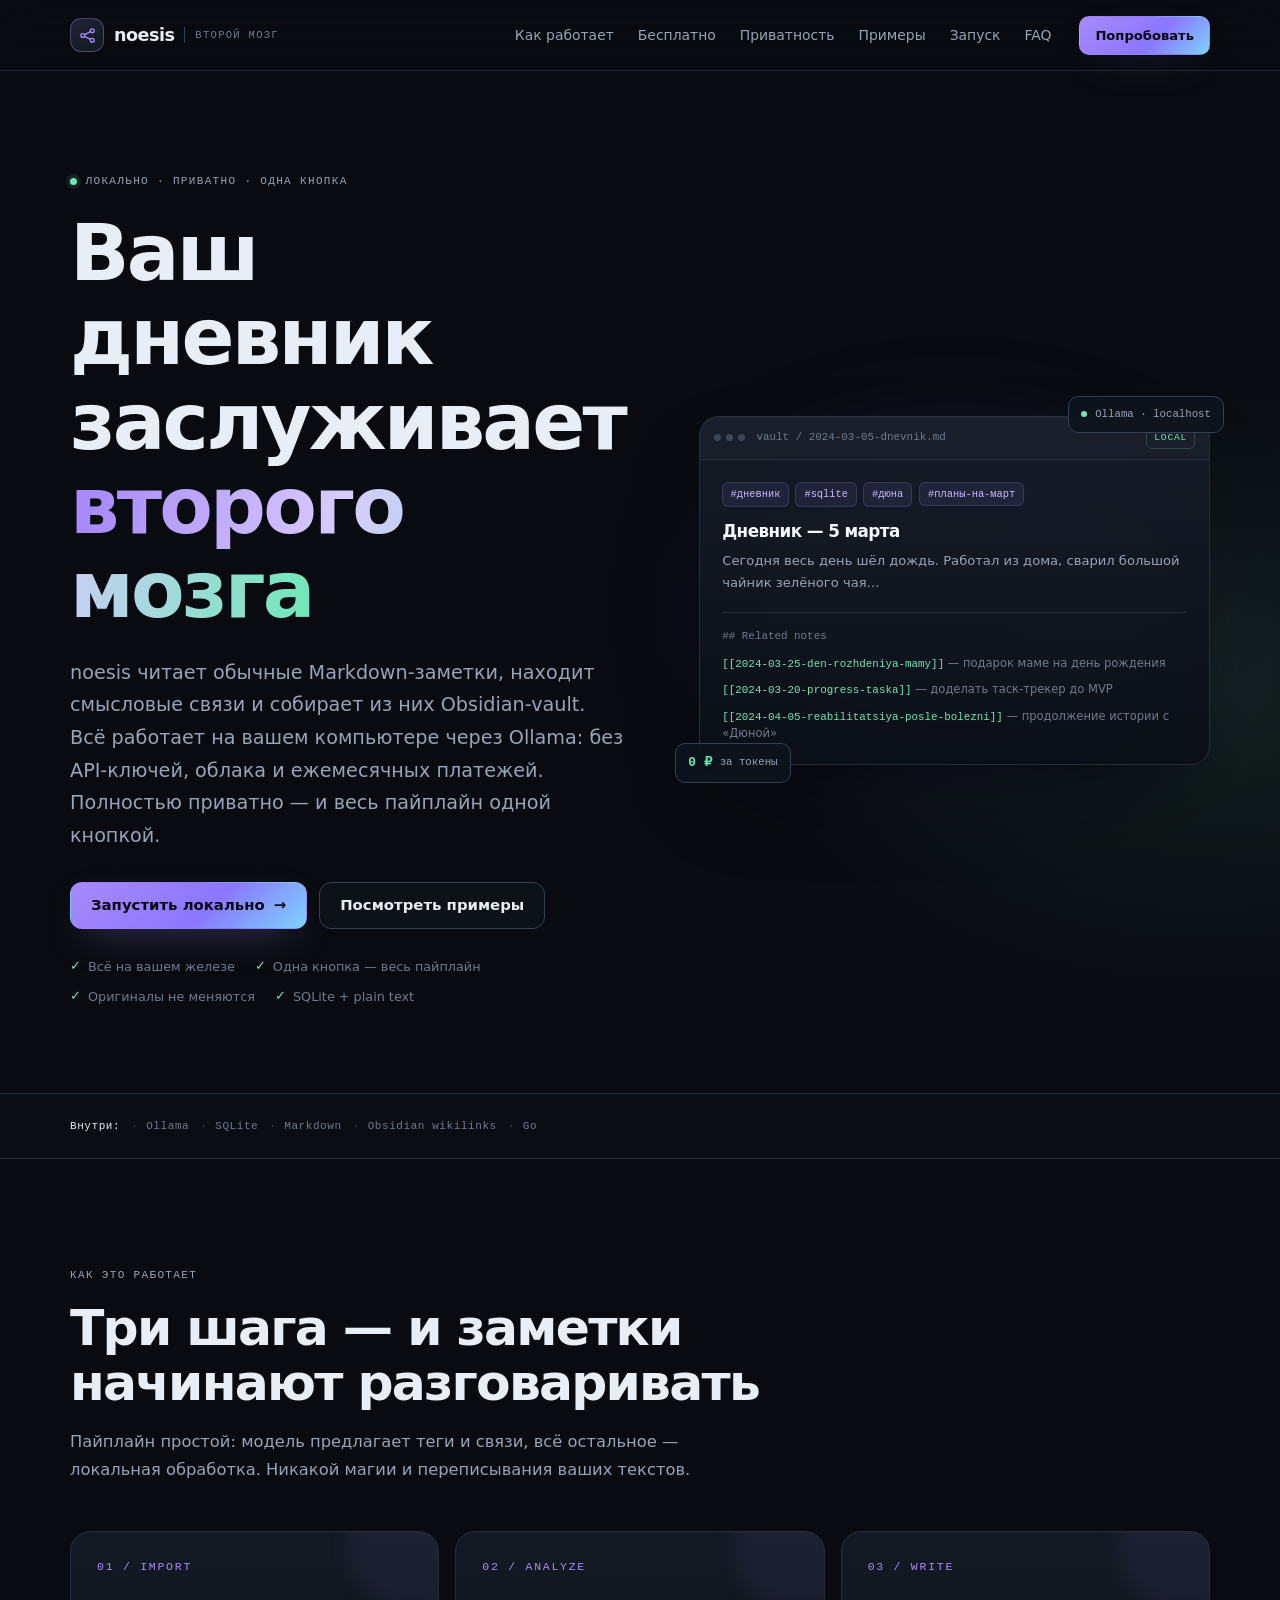
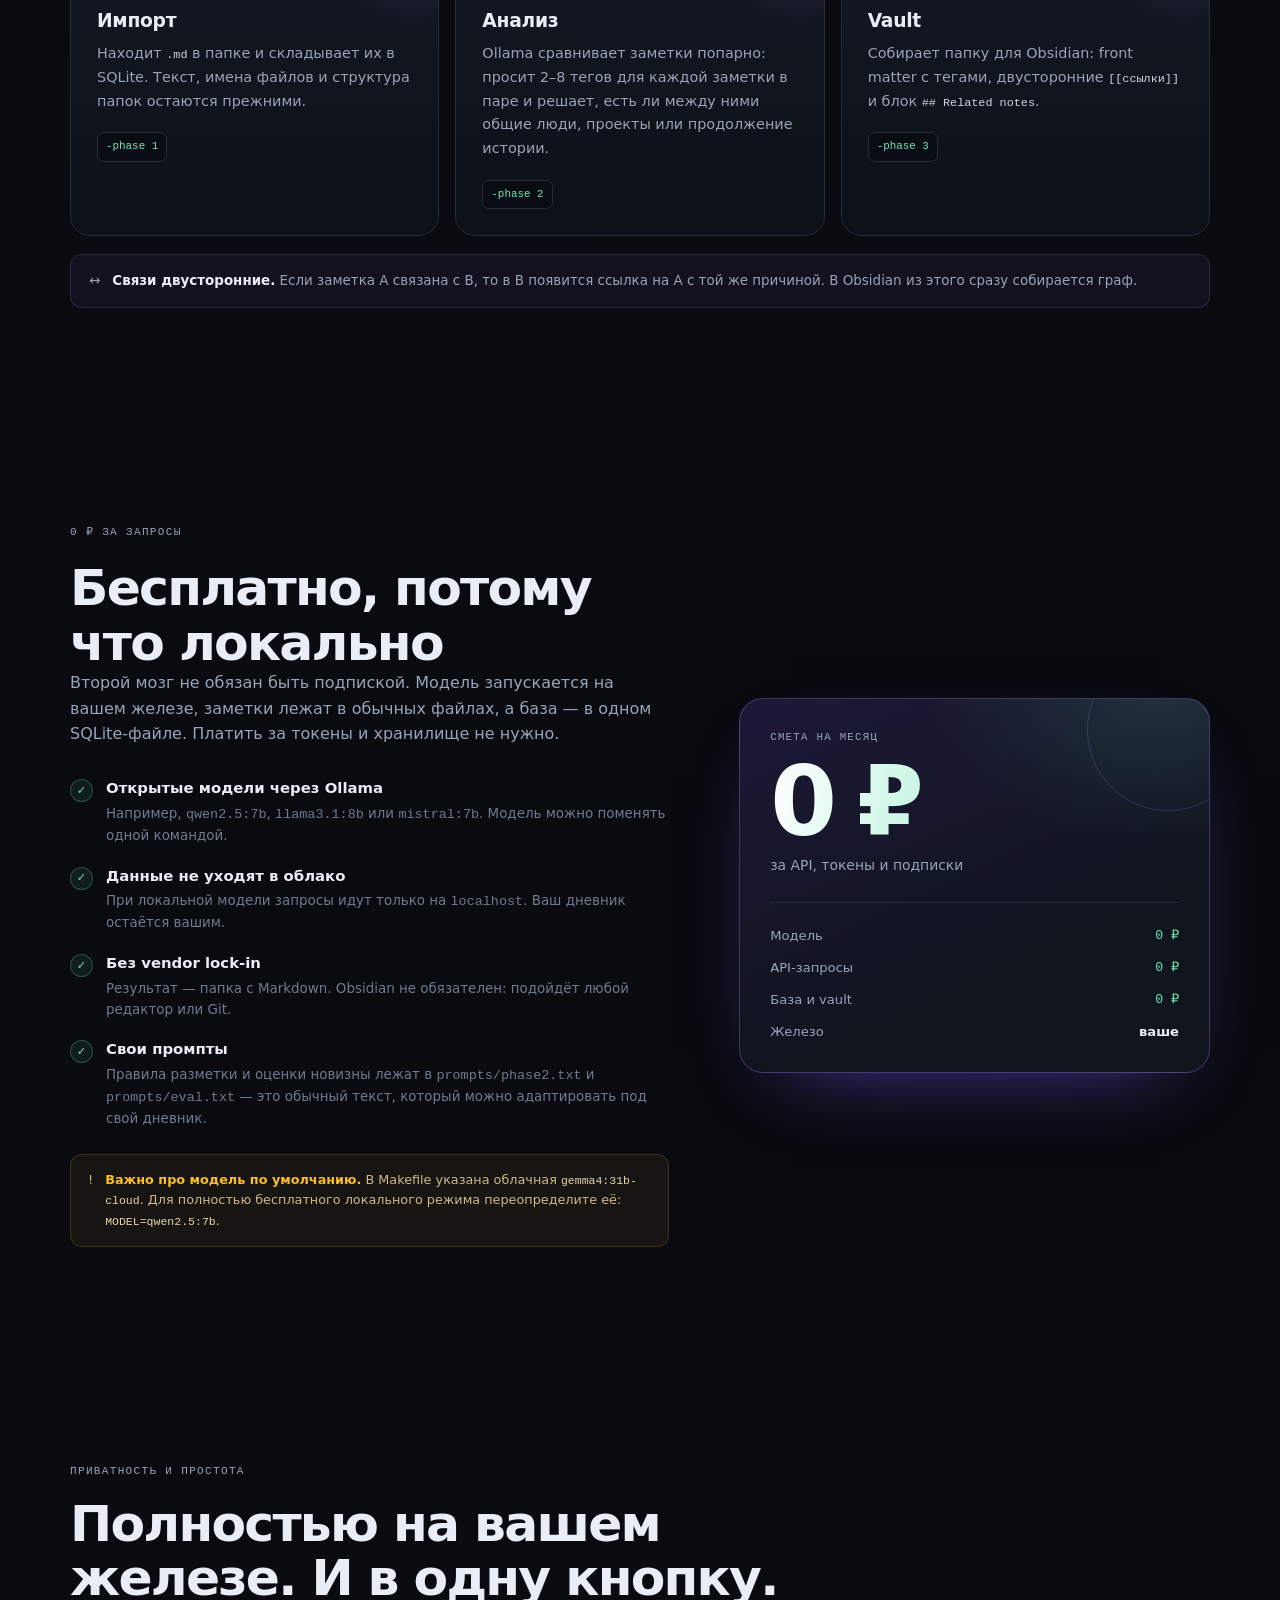
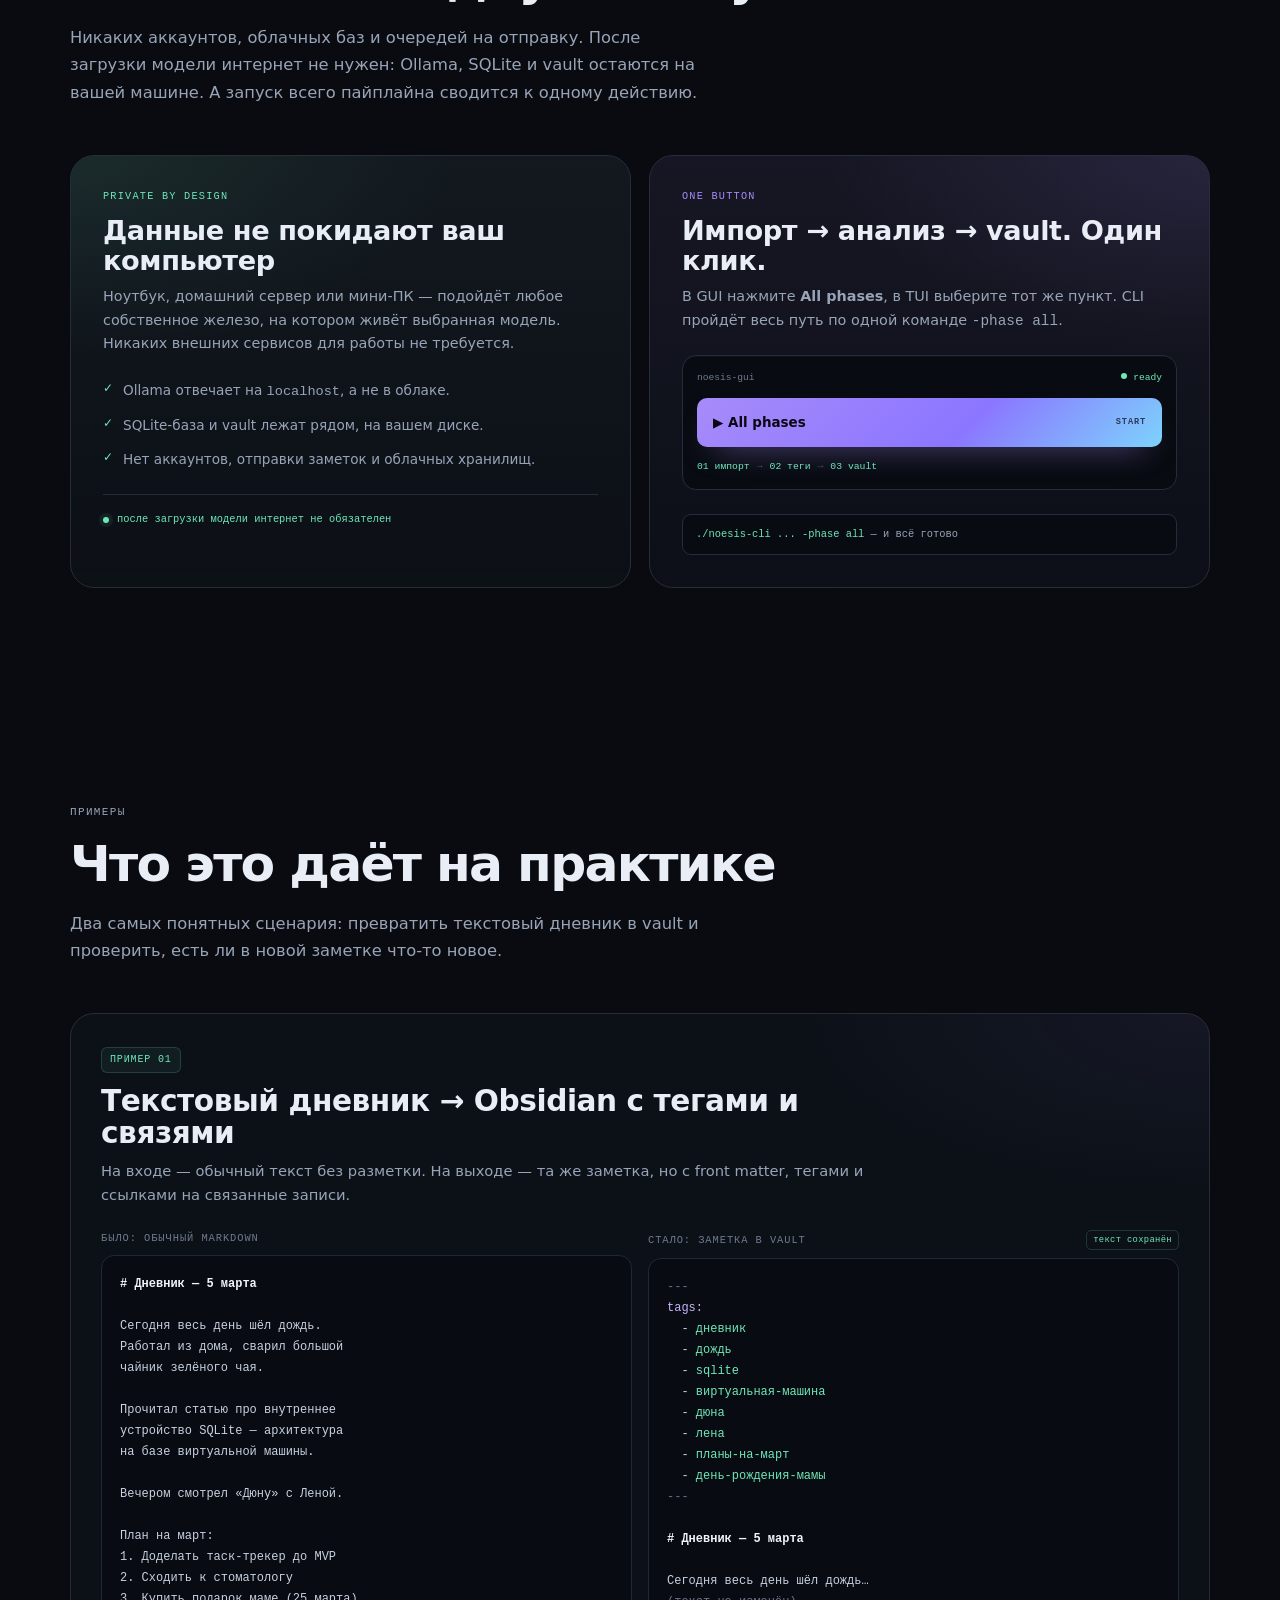
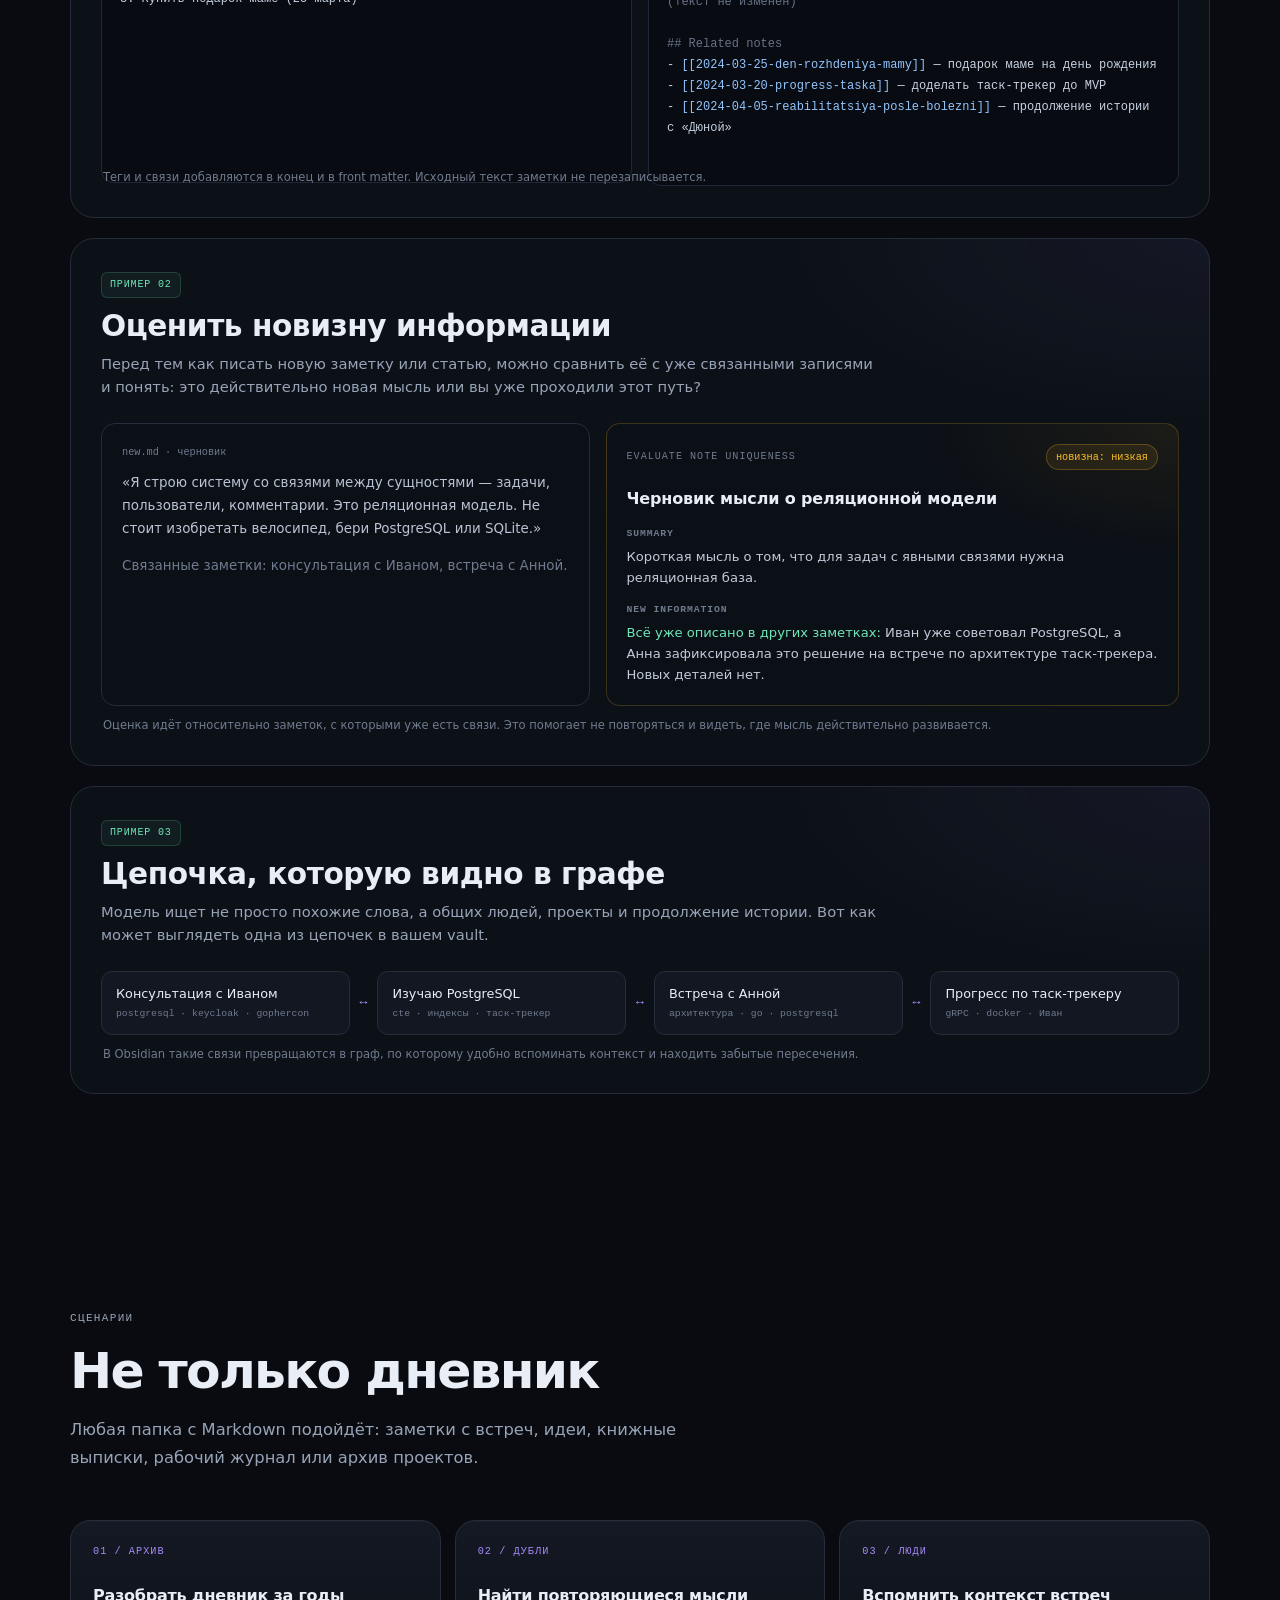
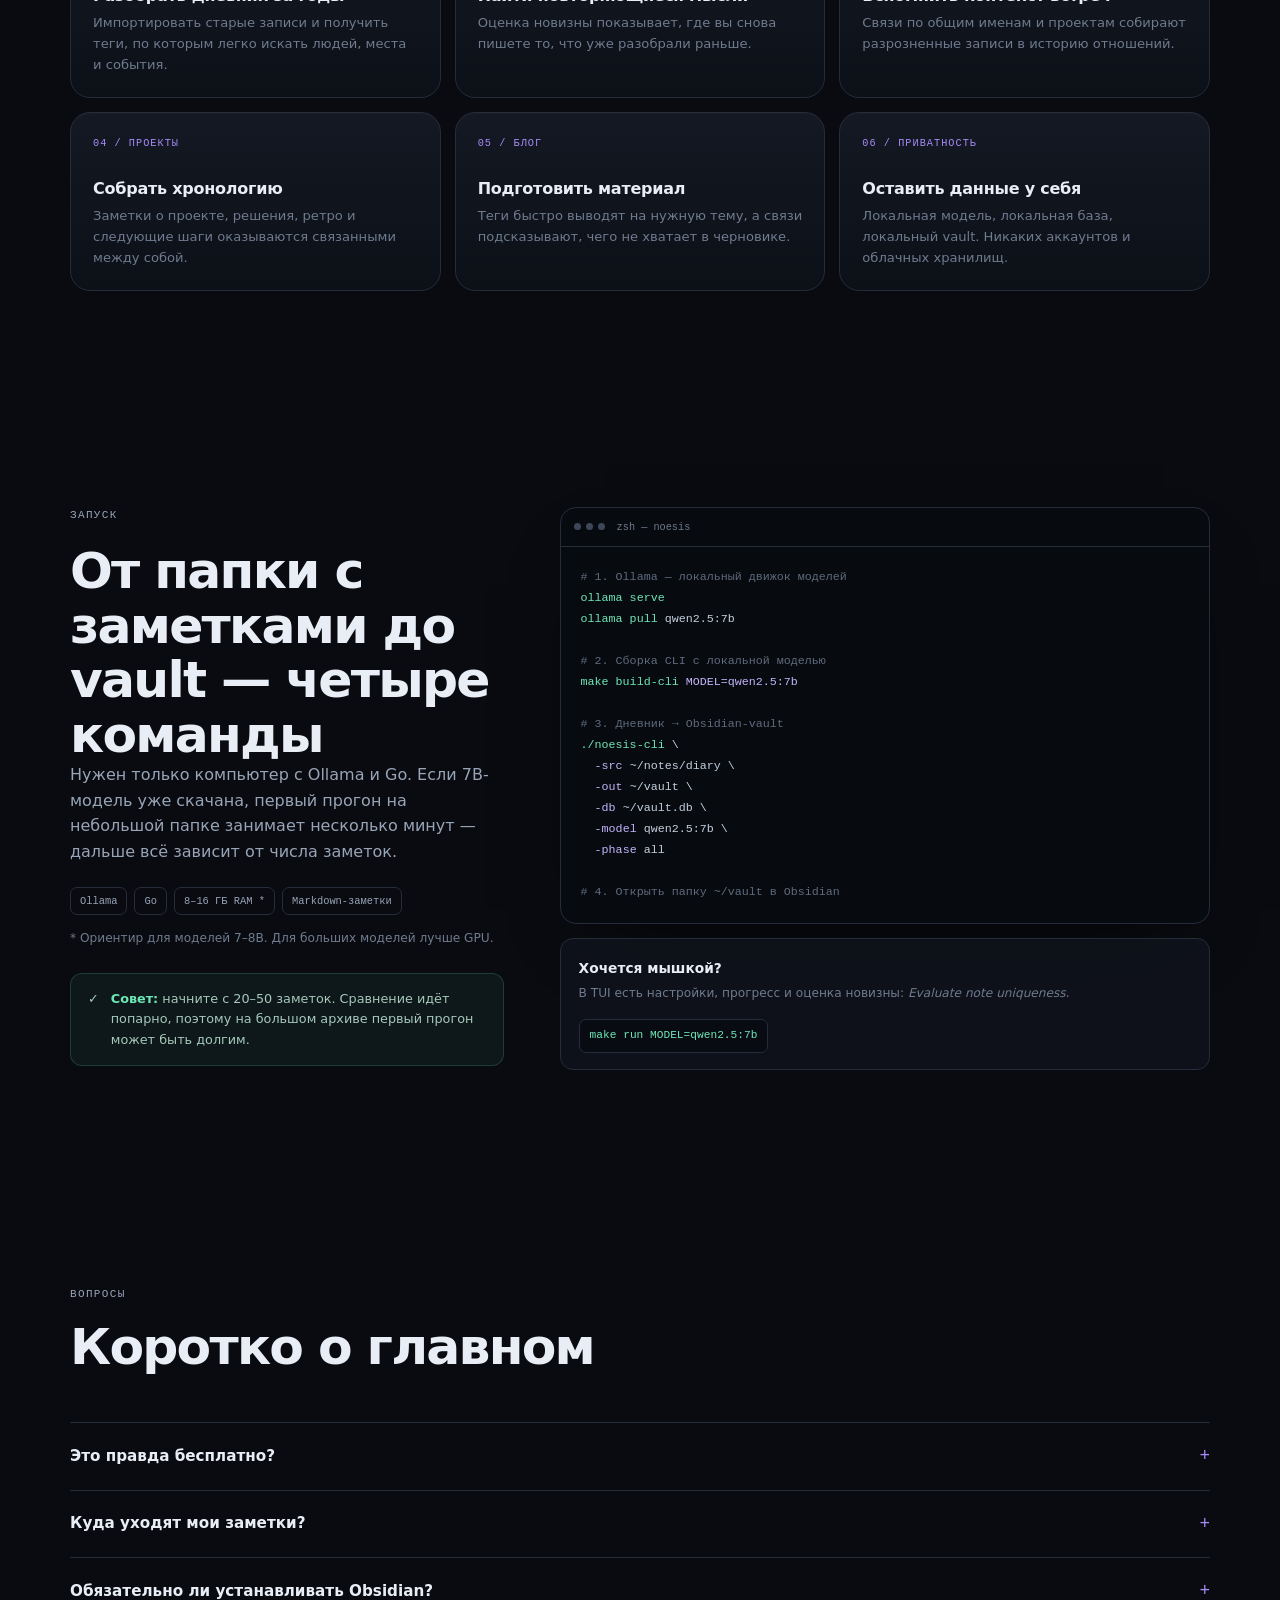
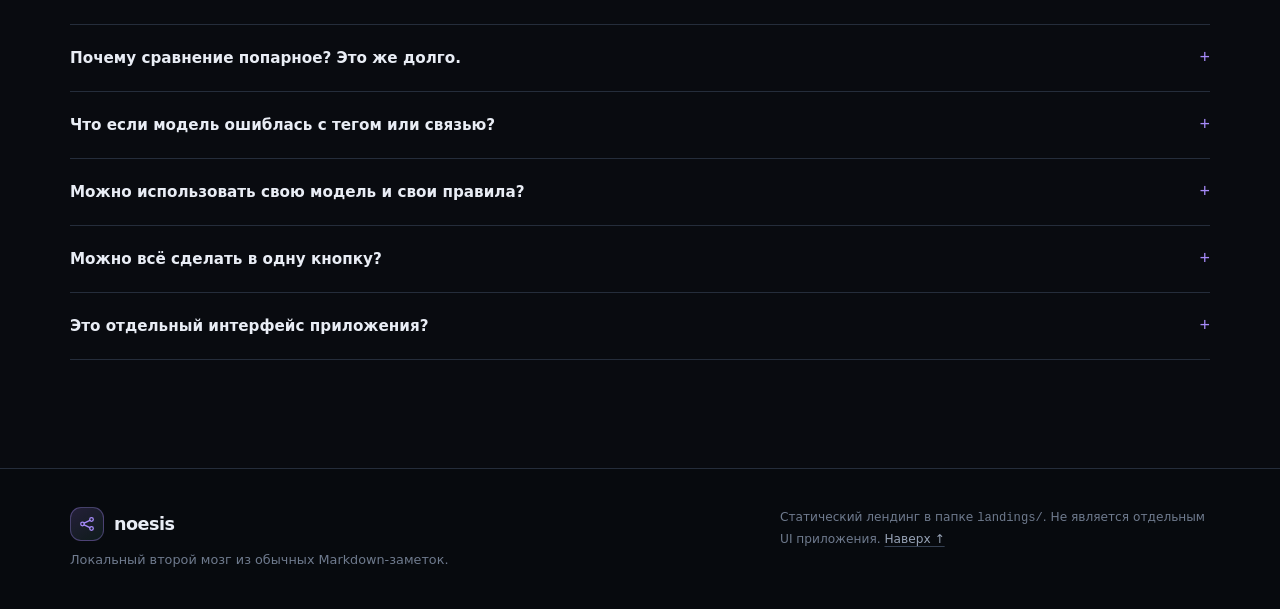
==== landings/index.html @ 2e96a51a "added gui, added landing" ====
<!doctype html>
<html lang="ru">
<head>
  <meta charset="utf-8">
  <meta name="viewport" content="width=device-width, initial-scale=1">
  <title>noesis — локальный второй мозг из Markdown-заметок</title>
  <meta name="description" content="noesis превращает папку с Markdown-дневником в Obsidian-vault: теги, двусторонние ссылки и оценка новизны. Бесплатно, приватно и локально через Ollama — весь пайплайн одной кнопкой.">
  <style>
    :root {
      --bg: #090b10;
      --bg-soft: #0d1118;
      --surface: #11161f;
      --surface-2: #151b26;
      --line: #252d3b;
      --line-bright: #354052;
      --text: #e9edf5;
      --muted: #98a4b7;
      --dim: #6f7b8e;
      --violet: #a78bfa;
      --violet-strong: #7c5cff;
      --mint: #6ee7b7;
      --amber: #fbbf24;
      --red: #fb7185;
      --radius: 20px;
      --max: 1140px;
      --mono: ui-monospace, SFMono-Regular, Menlo, Monaco, Consolas, "Liberation Mono", monospace;
      --sans: Inter, ui-sans-serif, system-ui, -apple-system, BlinkMacSystemFont, "Segoe UI", Roboto, "Helvetica Neue", Arial, sans-serif;
    }

    * { box-sizing: border-box; }

    html {
      scroll-behavior: smooth;
      scroll-padding-top: 92px;
    }

    body {
      margin: 0;
      color: var(--text);
      font-family: var(--sans);
      line-height: 1.6;
      background:
        radial-gradient(900px 560px at 12% -8%, rgba(124, 92, 255, .22), transparent 62%),
        radial-gradient(760px 520px at 94% 8%, rgba(110, 231, 183, .10), transparent 60%),
        var(--bg);
      -webkit-font-smoothing: antialiased;
    }

    body::before {
      content: "";
      position: fixed;
      inset: 0;
      pointer-events: none;
      z-index: -1;
      opacity: .3;
      background-image:
        linear-gradient(rgba(255, 255, 255, .025) 1px, transparent 1px),
        linear-gradient(90deg, rgba(255, 255, 255, .025) 1px, transparent 1px);
      background-size: 56px 56px;
      -webkit-mask-image: linear-gradient(to bottom, black, transparent 70%);
      mask-image: linear-gradient(to bottom, black, transparent 70%);
    }

    ::selection { background: rgba(167, 139, 250, .32); }

    a { color: inherit; text-decoration: none; }
    p { margin: 0 0 1em; }
    h1, h2, h3 { margin: 0; line-height: 1.08; letter-spacing: -.035em; }
    h1 { font-size: clamp(2.65rem, 6.1vw, 4.9rem); font-weight: 720; }
    h2 { font-size: clamp(2rem, 4.2vw, 3.15rem); font-weight: 680; }
    h3 { font-size: 1.17rem; font-weight: 650; letter-spacing: -.015em; }
    code, pre { font-family: var(--mono); }

    .wrap {
      width: min(var(--max), calc(100% - 40px));
      margin-inline: auto;
    }

    .skip {
      position: absolute;
      left: 16px;
      top: -80px;
      z-index: 100;
      padding: 10px 14px;
      border-radius: 10px;
      background: var(--text);
      color: var(--bg);
      font-weight: 700;
    }
    .skip:focus { top: 16px; }

    :focus-visible {
      outline: 2px solid var(--violet);
      outline-offset: 3px;
    }

    /* ── header ───────────────────────────────────────────── */

    .site-header {
      position: sticky;
      top: 0;
      z-index: 50;
      border-bottom: 1px solid rgba(37, 45, 59, .75);
      background: rgba(9, 11, 16, .82);
      backdrop-filter: blur(18px);
      -webkit-backdrop-filter: blur(18px);
    }

    .header-inner {
      display: flex;
      align-items: center;
      gap: 28px;
      min-height: 70px;
    }

    .brand {
      display: inline-flex;
      align-items: center;
      gap: 10px;
      min-width: max-content;
    }

    .brand-mark {
      display: grid;
      place-items: center;
      width: 34px;
      height: 34px;
      border: 1px solid rgba(167, 139, 250, .34);
      border-radius: 11px;
      background: linear-gradient(145deg, rgba(167, 139, 250, .18), rgba(110, 231, 183, .08));
      color: var(--violet);
    }

    .brand-name {
      font-size: 1.1rem;
      font-weight: 750;
      letter-spacing: -.03em;
    }

    .brand-sub {
      padding-left: 10px;
      border-left: 1px solid var(--line-bright);
      color: var(--dim);
      font-family: var(--mono);
      font-size: .66rem;
      letter-spacing: .12em;
      text-transform: uppercase;
    }

    .nav {
      display: none;
      align-items: center;
      gap: 24px;
      margin-left: auto;
      color: var(--muted);
      font-size: .87rem;
    }

    .nav a { transition: color .18s ease; }
    .nav a:hover { color: var(--text); }

    @media (max-width: 1080px) and (min-width: 900px) {
      .nav { gap: 15px; font-size: .8rem; }
    }

    .header-cta { margin-left: auto; }

    @media (min-width: 900px) {
      .nav { display: flex; }
      .header-cta { margin-left: 0; }
    }

    /* ── buttons ─────────────────────────────────────────── */

    .btn {
      display: inline-flex;
      align-items: center;
      justify-content: center;
      gap: 9px;
      min-height: 47px;
      padding: 0 20px;
      border: 1px solid transparent;
      border-radius: 12px;
      background: linear-gradient(135deg, var(--violet), #8b76ff 58%, #7dd3fc);
      color: #0b0713;
      box-shadow: 0 14px 40px -18px rgba(167, 139, 250, .75);
      font-size: .93rem;
      font-weight: 750;
      transition: transform .18s ease, box-shadow .18s ease, background .18s ease;
    }

    .btn:hover {
      transform: translateY(-2px);
      box-shadow: 0 20px 46px -18px rgba(167, 139, 250, .9);
    }

    .btn-ghost {
      border-color: var(--line-bright);
      background: rgba(17, 22, 31, .7);
      box-shadow: none;
      color: var(--text);
    }

    .btn-ghost:hover {
      border-color: #4a586d;
      background: var(--surface-2);
    }

    .btn-small {
      min-height: 39px;
      padding: 0 15px;
      border-radius: 10px;
      font-size: .82rem;
    }

    /* ── hero ────────────────────────────────────────────── */

    .hero {
      display: grid;
      grid-template-columns: minmax(0, 1.04fr) minmax(0, .96fr);
      gap: clamp(34px, 6vw, 76px);
      align-items: center;
      padding-block: clamp(58px, 8vw, 104px) clamp(48px, 7vw, 86px);
    }

    .eyebrow {
      display: flex;
      align-items: center;
      gap: 9px;
      margin-bottom: 20px;
      color: var(--muted);
      font-family: var(--mono);
      font-size: .69rem;
      letter-spacing: .12em;
      text-transform: uppercase;
    }

    .pulse {
      width: 7px;
      height: 7px;
      border-radius: 50%;
      background: var(--mint);
      box-shadow: 0 0 0 4px rgba(110, 231, 183, .1);
    }

    .hero h1 em {
      font-style: normal;
      background: linear-gradient(100deg, var(--violet) 5%, #d8ccff 48%, var(--mint));
      -webkit-background-clip: text;
      background-clip: text;
      color: transparent;
    }

    .lead {
      max-width: 610px;
      margin-top: 24px;
      color: var(--muted);
      font-size: clamp(1.03rem, 1.7vw, 1.2rem);
      line-height: 1.7;
    }

    .hero-actions {
      display: flex;
      flex-wrap: wrap;
      gap: 12px;
      margin-top: 30px;
    }

    .hero-points {
      display: flex;
      flex-wrap: wrap;
      gap: 9px 20px;
      margin: 28px 0 0;
      padding: 0;
      color: var(--dim);
      font-size: .8rem;
      list-style: none;
    }

    .hero-points li { display: flex; align-items: center; gap: 7px; }
    .hero-points li::before { content: "✓"; color: var(--mint); font-family: var(--mono); }

    .hero-visual { position: relative; }

    .hero-visual::before {
      content: "";
      position: absolute;
      inset: 14% 6% 4%;
      border-radius: 50%;
      background: rgba(124, 92, 255, .2);
      filter: blur(64px);
      z-index: -1;
    }

    .window {
      overflow: hidden;
      border: 1px solid var(--line);
      border-radius: 19px;
      background: linear-gradient(180deg, rgba(23, 29, 41, .94), rgba(11, 15, 22, .96));
      box-shadow: 0 40px 100px -42px rgba(0, 0, 0, .95), inset 0 1px 0 rgba(255, 255, 255, .04);
    }

    .window-bar {
      display: flex;
      align-items: center;
      gap: 12px;
      min-height: 43px;
      padding: 0 14px;
      border-bottom: 1px solid var(--line);
      background: rgba(255, 255, 255, .018);
    }

    .dots { display: flex; gap: 5px; }
    .dots i {
      display: block;
      width: 7px;
      height: 7px;
      border-radius: 50%;
      background: #3d4759;
    }

    .window-path {
      overflow: hidden;
      color: var(--dim);
      font-family: var(--mono);
      font-size: .68rem;
      text-overflow: ellipsis;
      white-space: nowrap;
    }

    .badge-local {
      margin-left: auto;
      padding: 3px 7px;
      border: 1px solid rgba(110, 231, 183, .2);
      border-radius: 6px;
      color: var(--mint);
      font-family: var(--mono);
      font-size: .6rem;
      letter-spacing: .08em;
      text-transform: uppercase;
    }

    .window-body { padding: 22px; }

    .preview-tags {
      display: flex;
      flex-wrap: wrap;
      gap: 6px;
      margin-bottom: 16px;
    }

    .preview-tags span,
    .tag {
      padding: 3px 8px;
      border: 1px solid rgba(167, 139, 250, .18);
      border-radius: 6px;
      background: rgba(167, 139, 250, .09);
      color: #c9baff;
      font-family: var(--mono);
      font-size: .65rem;
    }

    .preview-title { margin-bottom: 10px; color: #f4f7fc; font-size: 1.05rem; }
    .preview-text { margin: 0; color: var(--muted); font-size: .82rem; line-height: 1.65; }

    .preview-rule { height: 1px; margin: 18px 0 15px; background: var(--line); }

    .preview-label {
      margin-bottom: 10px;
      color: var(--dim);
      font-family: var(--mono);
      font-size: .68rem;
    }

    .preview-links {
      display: grid;
      gap: 9px;
      margin: 0;
      padding: 0;
      list-style: none;
      color: var(--dim);
      font-size: .72rem;
      line-height: 1.5;
    }

    .preview-links span {
      color: var(--mint);
      font-family: var(--mono);
      font-size: .68rem;
      overflow-wrap: anywhere;
    }

    .float-badge {
      position: absolute;
      z-index: 2;
      display: none;
      align-items: center;
      gap: 8px;
      padding: 9px 12px;
      border: 1px solid var(--line-bright);
      border-radius: 10px;
      background: rgba(15, 20, 29, .92);
      box-shadow: 0 16px 36px -20px #000;
      color: var(--muted);
      font-family: var(--mono);
      font-size: .67rem;
      backdrop-filter: blur(10px);
    }

    .float-badge strong { color: var(--mint); font-size: .8rem; }
    .float-badge-top { top: -20px; right: -14px; }
    .float-badge-bottom { bottom: -18px; left: -24px; }
    .dot-green { width: 6px; height: 6px; border-radius: 50%; background: var(--mint); }

    @media (min-width: 900px) { .float-badge { display: inline-flex; } }

    /* ── strip ───────────────────────────────────────────── */

    .strip { border-block: 1px solid var(--line); background: rgba(13, 17, 24, .55); }

    .strip-inner {
      display: flex;
      flex-wrap: wrap;
      align-items: center;
      gap: 10px 26px;
      min-height: 64px;
      color: var(--dim);
      font-family: var(--mono);
      font-size: .69rem;
      letter-spacing: .05em;
    }

    .strip-inner span:first-child { color: var(--text); }
    .strip-inner span + span { position: relative; }
    .strip-inner span + span::before {
      content: "·";
      position: absolute;
      left: -15px;
      color: #3d4759;
    }

    /* ── shared section ──────────────────────────────────── */

    .section { padding-block: clamp(66px, 8.5vw, 108px); }

    .section-head {
      max-width: 790px;
      margin-bottom: clamp(30px, 5vw, 48px);
    }

    .section-head .eyebrow { margin-bottom: 16px; }
    .section-sub {
      max-width: 650px;
      margin-top: 18px;
      color: var(--muted);
      font-size: 1.02rem;
      line-height: 1.7;
    }

    .card {
      border: 1px solid var(--line);
      border-radius: var(--radius);
      background: linear-gradient(180deg, rgba(22, 28, 39, .85), rgba(14, 18, 26, .78));
      box-shadow: inset 0 1px 0 rgba(255, 255, 255, .025);
      padding: 26px;
    }

    /* ── steps ───────────────────────────────────────────── */

    .steps {
      display: grid;
      grid-template-columns: repeat(3, minmax(0, 1fr));
      gap: 16px;
    }

    .step { position: relative; overflow: hidden; }

    .step::after {
      content: "";
      position: absolute;
      right: -40px;
      top: -50px;
      width: 130px;
      height: 130px;
      border-radius: 50%;
      background: rgba(167, 139, 250, .07);
      filter: blur(10px);
    }

    .step-num {
      display: block;
      margin-bottom: 34px;
      color: var(--violet);
      font-family: var(--mono);
      font-size: .72rem;
      letter-spacing: .15em;
    }

    .step h3 { margin-bottom: 11px; }
    .step p { margin-bottom: 18px; color: var(--muted); font-size: .9rem; line-height: 1.65; }
    .step code { color: #cfd6e3; font-size: .82em; }

    .mini-code {
      display: inline-block;
      padding: 5px 8px;
      border: 1px solid var(--line);
      border-radius: 7px;
      background: #090c12;
      color: var(--mint);
      font-family: var(--mono);
      font-size: .68rem;
    }

    .pair-note {
      display: flex;
      gap: 12px;
      margin-top: 18px;
      padding: 15px 18px;
      border: 1px solid rgba(167, 139, 250, .18);
      border-radius: 12px;
      background: rgba(167, 139, 250, .055);
      color: var(--muted);
      font-size: .84rem;
    }

    .pair-note strong { color: var(--text); }

    /* ── free ────────────────────────────────────────────── */

    .free-grid {
      display: grid;
      grid-template-columns: minmax(0, 1.12fr) minmax(0, .88fr);
      gap: clamp(30px, 6vw, 70px);
      align-items: center;
    }

    .free-copy p { max-width: 620px; color: var(--muted); }

    .free-list {
      display: grid;
      gap: 18px;
      margin-top: 30px;
    }

    .free-item { display: flex; gap: 13px; }
    .check {
      display: grid;
      flex: 0 0 auto;
      place-items: center;
      width: 23px;
      height: 23px;
      margin-top: 2px;
      border: 1px solid rgba(110, 231, 183, .25);
      border-radius: 50%;
      background: rgba(110, 231, 183, .08);
      color: var(--mint);
      font-size: .7rem;
      font-weight: 800;
    }
    .free-item strong { display: block; margin-bottom: 3px; font-size: .93rem; }
    .free-item p { margin: 0; color: var(--dim); font-size: .84rem; line-height: 1.55; }

    .price-panel {
      position: relative;
      overflow: hidden;
      padding: 30px;
      border: 1px solid rgba(167, 139, 250, .3);
      border-radius: 24px;
      background:
        radial-gradient(360px 220px at 90% 0%, rgba(110, 231, 183, .12), transparent 65%),
        linear-gradient(155deg, rgba(124, 92, 255, .17), rgba(17, 22, 31, .95) 65%);
      box-shadow: 0 30px 80px -50px rgba(124, 92, 255, .8);
    }

    .price-panel::before {
      content: "";
      position: absolute;
      right: -40px;
      top: -50px;
      width: 160px;
      height: 160px;
      border-radius: 50%;
      border: 1px solid rgba(167, 139, 250, .22);
    }

    .price-kicker {
      color: var(--muted);
      font-family: var(--mono);
      font-size: .67rem;
      letter-spacing: .12em;
      text-transform: uppercase;
    }

    .price {
      margin: 8px 0 4px;
      background: linear-gradient(100deg, #fff, var(--mint));
      -webkit-background-clip: text;
      background-clip: text;
      color: transparent;
      font-size: clamp(4rem, 8vw, 6rem);
      font-weight: 760;
      letter-spacing: -.07em;
      line-height: 1;
    }

    .price-sub { color: var(--muted); font-size: .87rem; }

    .price-lines {
      display: grid;
      gap: 11px;
      margin: 26px 0 0;
      padding: 22px 0 0;
      border-top: 1px solid var(--line);
      list-style: none;
      font-size: .82rem;
    }

    .price-lines li { display: flex; justify-content: space-between; gap: 16px; color: var(--muted); }
    .price-lines b { color: var(--text); font-weight: 600; }
    .price-lines .zero { color: var(--mint); font-family: var(--mono); }

    .callout {
      display: flex;
      gap: 12px;
      margin-top: 24px;
      padding: 15px 17px;
      border: 1px solid rgba(251, 191, 36, .18);
      border-radius: 12px;
      background: rgba(251, 191, 36, .055);
      color: #cbb98c;
      font-size: .8rem;
      line-height: 1.6;
    }

    .callout strong { color: var(--amber); }
    .callout code { color: #e8d7ae; font-size: .9em; }

    /* ── privacy & one click ─────────────────────────────── */

    .privacy-grid {
      display: grid;
      grid-template-columns: repeat(2, minmax(0, 1fr));
      gap: 18px;
    }

    .privacy-card,
    .oneclick-card {
      position: relative;
      overflow: hidden;
      padding: clamp(24px, 3vw, 32px);
      border: 1px solid var(--line);
      border-radius: 24px;
    }

    .privacy-card {
      background:
        radial-gradient(620px 320px at 0% 0%, rgba(110, 231, 183, .09), transparent 62%),
        linear-gradient(180deg, rgba(20, 27, 33, .88), rgba(13, 18, 24, .82));
    }

    .oneclick-card {
      background:
        radial-gradient(620px 320px at 100% 0%, rgba(167, 139, 250, .12), transparent 62%),
        linear-gradient(180deg, rgba(24, 24, 38, .9), rgba(13, 17, 25, .84));
    }

    .privacy-kicker,
    .oneclick-kicker {
      color: var(--mint);
      font-family: var(--mono);
      font-size: .64rem;
      letter-spacing: .12em;
      text-transform: uppercase;
    }

    .oneclick-kicker { color: var(--violet); }

    .privacy-card h3,
    .oneclick-card h3 {
      margin: 12px 0 10px;
      font-size: clamp(1.35rem, 2.5vw, 1.7rem);
    }

    .privacy-card > p,
    .oneclick-card > p {
      margin: 0;
      color: var(--muted);
      font-size: .9rem;
      line-height: 1.65;
    }

    .privacy-points {
      display: grid;
      gap: 12px;
      margin: 24px 0 0;
      padding: 0;
      list-style: none;
      color: var(--muted);
      font-size: .85rem;
    }

    .privacy-points li { position: relative; padding-left: 20px; }
    .privacy-points li::before {
      content: "✓";
      position: absolute;
      left: 0;
      top: 0;
      color: var(--mint);
      font-family: var(--mono);
      font-size: .78rem;
    }

    .privacy-status {
      display: flex;
      align-items: center;
      gap: 8px;
      margin-top: 24px;
      padding-top: 17px;
      border-top: 1px solid var(--line);
      color: var(--mint);
      font-family: var(--mono);
      font-size: .65rem;
      line-height: 1.5;
    }

    .privacy-status::before {
      content: "";
      flex: 0 0 auto;
      width: 6px;
      height: 6px;
      border-radius: 50%;
      background: var(--mint);
      box-shadow: 0 0 0 4px rgba(110, 231, 183, .08);
    }

    .demo {
      margin: 22px 0 24px;
      padding: 14px;
      border: 1px solid var(--line);
      border-radius: 14px;
      background: #080b11;
      box-shadow: inset 0 1px 0 rgba(255, 255, 255, .03);
    }

    .demo-bar {
      display: flex;
      align-items: center;
      justify-content: space-between;
      gap: 12px;
      margin-bottom: 12px;
      color: var(--dim);
      font-family: var(--mono);
      font-size: .6rem;
    }

    .demo-live { color: var(--mint); }
    .demo-live::before {
      content: "";
      display: inline-block;
      width: 6px;
      height: 6px;
      margin-right: 6px;
      border-radius: 50%;
      background: var(--mint);
      vertical-align: 1px;
    }

    .demo-button {
      display: flex;
      align-items: center;
      justify-content: space-between;
      gap: 16px;
      padding: 14px 16px;
      border-radius: 10px;
      background: linear-gradient(135deg, var(--violet), #8b76ff 58%, #7dd3fc);
      color: #0b0713;
      box-shadow: 0 14px 32px -18px rgba(167, 139, 250, .8);
      font-size: .84rem;
      font-weight: 750;
    }

    .demo-button small {
      font-family: var(--mono);
      font-size: .54rem;
      font-weight: 650;
      letter-spacing: .1em;
      opacity: .7;
      text-transform: uppercase;
    }

    .demo-flow {
      display: flex;
      flex-wrap: wrap;
      align-items: center;
      gap: 7px;
      margin-top: 12px;
      color: var(--dim);
      font-family: var(--mono);
      font-size: .61rem;
    }

    .demo-flow b { color: var(--mint); font-weight: 500; }
    .demo-flow .arrow { color: #4a586d; }

    .oneclick-code {
      margin-top: 20px;
      padding: 11px 13px;
      border: 1px solid var(--line);
      border-radius: 9px;
      background: #080b11;
      color: var(--muted);
      font-family: var(--mono);
      font-size: .65rem;
      line-height: 1.6;
      overflow-wrap: anywhere;
    }

    .oneclick-code b { color: var(--mint); font-weight: 500; }

    /* ── examples ────────────────────────────────────────── */

    .example-card {
      padding: clamp(20px, 3vw, 30px);
      border: 1px solid var(--line);
      border-radius: 24px;
      background:
        radial-gradient(700px 300px at 100% 0%, rgba(167, 139, 250, .06), transparent 60%),
        rgba(15, 20, 29, .72);
    }

    .example-card + .example-card { margin-top: 20px; }

    .example-head { max-width: 780px; margin-bottom: 24px; }
    .example-head .badge {
      display: inline-block;
      margin-bottom: 13px;
      padding: 4px 8px;
      border: 1px solid rgba(110, 231, 183, .18);
      border-radius: 6px;
      background: rgba(110, 231, 183, .06);
      color: var(--mint);
      font-family: var(--mono);
      font-size: .63rem;
      letter-spacing: .08em;
      text-transform: uppercase;
    }
    .example-head h3 { margin-bottom: 9px; font-size: clamp(1.35rem, 2.7vw, 1.85rem); }
    .example-head p { margin: 0; color: var(--muted); font-size: .92rem; }

    .compare {
      display: grid;
      grid-template-columns: repeat(2, minmax(0, 1fr));
      gap: 16px;
    }

    .compare-title {
      display: flex;
      align-items: center;
      justify-content: space-between;
      gap: 12px;
      margin-bottom: 8px;
      color: var(--dim);
      font-family: var(--mono);
      font-size: .65rem;
      letter-spacing: .09em;
      text-transform: uppercase;
    }

    .tag-small {
      padding: 2px 6px;
      border: 1px solid rgba(110, 231, 183, .18);
      border-radius: 5px;
      color: var(--mint);
      font-size: .55rem;
      letter-spacing: .04em;
      text-transform: none;
    }

    .code {
      min-height: 100%;
      margin: 0;
      padding: 18px;
      overflow: auto;
      border: 1px solid #202837;
      border-radius: 13px;
      background: #080b11;
      color: #c7d1e0;
      font-size: .75rem;
      line-height: 1.75;
      tab-size: 2;
      white-space: pre-wrap;
      overflow-wrap: anywhere;
    }

    .code .muted { color: #667287; }
    .code .key { color: #c4b5fd; }
    .code .tag-word { color: var(--mint); }
    .code .link { color: #93c5fd; }
    .code .heading { color: #f1f5fb; font-weight: 700; }

    .after-note {
      margin: 10px 2px 0;
      color: var(--dim);
      font-size: .72rem;
    }

    .eval-grid {
      display: grid;
      grid-template-columns: minmax(0, .92fr) minmax(0, 1.08fr);
      gap: 16px;
    }

    .eval-note,
    .eval-result {
      padding: 20px;
      border: 1px solid var(--line);
      border-radius: 14px;
      background: #0b0f16;
    }

    .eval-note .note-label {
      margin-bottom: 12px;
      color: var(--dim);
      font-family: var(--mono);
      font-size: .64rem;
    }

    .eval-note p { margin: 0; color: #b9c3d3; font-size: .84rem; line-height: 1.7; }
    .eval-note .draft { color: var(--dim); }

    .eval-result {
      border-color: rgba(251, 191, 36, .2);
      background:
        radial-gradient(400px 200px at 100% 0%, rgba(251, 191, 36, .075), transparent 65%),
        #0b0f16;
    }

    .eval-top {
      display: flex;
      align-items: center;
      justify-content: space-between;
      gap: 14px;
      margin-bottom: 16px;
    }

    .eval-top span:first-child {
      color: var(--dim);
      font-family: var(--mono);
      font-size: .63rem;
      letter-spacing: .1em;
      text-transform: uppercase;
    }

    .rating {
      padding: 4px 9px;
      border: 1px solid rgba(251, 191, 36, .26);
      border-radius: 999px;
      background: rgba(251, 191, 36, .08);
      color: var(--amber);
      font-family: var(--mono);
      font-size: .64rem;
    }

    .eval-result h4 { margin: 0 0 14px; font-size: 1rem; letter-spacing: -.01em; }

    .eval-field + .eval-field { margin-top: 14px; }
    .eval-field b {
      display: block;
      margin-bottom: 4px;
      color: var(--dim);
      font-family: var(--mono);
      font-size: .61rem;
      letter-spacing: .09em;
      text-transform: uppercase;
    }
    .eval-field p { margin: 0; color: #c2cbd9; font-size: .82rem; line-height: 1.62; }
    .eval-field .accent { color: var(--mint); }

    .chain {
      display: flex;
      flex-wrap: wrap;
      align-items: center;
      gap: 10px;
    }

    .chain-node {
      flex: 1 1 180px;
      padding: 13px 14px;
      border: 1px solid var(--line);
      border-radius: 11px;
      background: rgba(20, 26, 37, .8);
      font-size: .8rem;
      line-height: 1.4;
    }

    .chain-node small {
      display: block;
      margin-top: 4px;
      color: var(--dim);
      font-family: var(--mono);
      font-size: .61rem;
    }

    .chain-arrow { color: var(--violet); font-family: var(--mono); font-size: .82rem; }

    /* ── scenarios ───────────────────────────────────────── */

    .scenario-grid {
      display: grid;
      grid-template-columns: repeat(3, minmax(0, 1fr));
      gap: 14px;
    }

    .scenario-card { padding: 22px; }
    .scenario-card .mini-label {
      margin-bottom: 28px;
      color: var(--violet);
      font-family: var(--mono);
      font-size: .64rem;
      letter-spacing: .1em;
    }
    .scenario-card h3 { margin-bottom: 8px; font-size: 1rem; }
    .scenario-card p { margin: 0; color: var(--dim); font-size: .82rem; line-height: 1.6; }

    /* ── quickstart ──────────────────────────────────────── */

    .quickstart-grid {
      display: grid;
      grid-template-columns: minmax(0, .8fr) minmax(0, 1.2fr);
      gap: clamp(30px, 5vw, 56px);
      align-items: start;
    }

    .quickstart-copy p { color: var(--muted); }

    .requirements {
      display: flex;
      flex-wrap: wrap;
      gap: 7px;
      margin: 22px 0;
    }

    .requirements span {
      padding: 5px 9px;
      border: 1px solid var(--line);
      border-radius: 7px;
      color: var(--muted);
      font-family: var(--mono);
      font-size: .65rem;
    }

    .terminal {
      overflow: hidden;
      border: 1px solid var(--line);
      border-radius: 16px;
      background: #070a0f;
      box-shadow: 0 32px 80px -46px #000;
    }

    .terminal-bar {
      display: flex;
      align-items: center;
      gap: 8px;
      min-height: 39px;
      padding: 0 13px;
      border-bottom: 1px solid var(--line);
      color: var(--dim);
      font-family: var(--mono);
      font-size: .64rem;
    }

    .terminal-bar .dots { margin-right: 4px; }

    .terminal-pre {
      margin: 0;
      padding: 20px;
      overflow: auto;
      color: #c5d0df;
      font-size: .73rem;
      line-height: 1.8;
      white-space: pre-wrap;
      overflow-wrap: anywhere;
    }

    .terminal-pre .comment { color: #5f6b7e; }
    .terminal-pre .cmd { color: var(--mint); }
    .terminal-pre .flag { color: #c4b5fd; }

    .run-row {
      display: flex;
      flex-wrap: wrap;
      align-items: center;
      justify-content: space-between;
      gap: 16px;
      margin-top: 14px;
      padding: 16px 18px;
      border: 1px solid var(--line);
      border-radius: 13px;
      background: rgba(17, 22, 31, .65);
    }

    .run-row p { margin: 3px 0 0; color: var(--dim); font-size: .76rem; }
    .run-row strong { font-size: .86rem; }
    .run-row code {
      padding: 7px 10px;
      border: 1px solid var(--line);
      border-radius: 7px;
      background: #080b11;
      color: var(--mint);
      font-size: .7rem;
    }

    /* ── faq ─────────────────────────────────────────────── */

    .faq { border-top: 1px solid var(--line); }
    .faq details { border-bottom: 1px solid var(--line); }

    .faq summary {
      display: flex;
      align-items: center;
      justify-content: space-between;
      gap: 24px;
      padding: 19px 0;
      cursor: pointer;
      list-style: none;
      font-size: .95rem;
      font-weight: 600;
    }

    .faq summary::-webkit-details-marker { display: none; }
    .faq summary::after {
      content: "+";
      flex: 0 0 auto;
      color: var(--violet);
      font-family: var(--mono);
      font-size: 1.1rem;
      font-weight: 400;
    }
    .faq details[open] summary::after { content: "−"; }

    .faq details p {
      max-width: 850px;
      margin: 0;
      padding: 0 0 20px;
      color: var(--muted);
      font-size: .88rem;
      line-height: 1.7;
    }

    .faq details code { color: #d8ccff; font-size: .92em; }

    /* ── footer ──────────────────────────────────────────── */

    .site-footer {
      border-top: 1px solid var(--line);
      background: rgba(8, 10, 15, .7);
    }

    .footer-inner {
      display: flex;
      flex-wrap: wrap;
      justify-content: space-between;
      gap: 26px;
      padding-block: 38px;
    }

    .footer-brand p { max-width: 380px; margin: 9px 0 0; color: var(--dim); font-size: .8rem; }
    .footer-meta { max-width: 430px; color: var(--dim); font-size: .76rem; line-height: 1.65; }
    .footer-meta a { color: var(--muted); text-decoration: underline; text-decoration-color: var(--line-bright); text-underline-offset: 3px; }
    .footer-meta a:hover { color: var(--text); }

    /* ── animation ───────────────────────────────────────── */

    @media (prefers-reduced-motion: no-preference) {
      .hero-copy,
      .hero-visual {
        animation: rise .7s cubic-bezier(.2, .7, .2, 1) both;
      }
      .hero-visual { animation-delay: .12s; }
      .pulse { animation: pulse 2.4s ease-in-out infinite; }
    }

    @keyframes rise {
      from { opacity: 0; transform: translateY(16px); }
      to { opacity: 1; transform: translateY(0); }
    }

    @keyframes pulse {
      0%, 100% { box-shadow: 0 0 0 4px rgba(110, 231, 183, .08); }
      50% { box-shadow: 0 0 0 7px rgba(110, 231, 183, .02); }
    }

    /* ── responsive ──────────────────────────────────────── */

    @media (max-width: 900px) {
      .hero { grid-template-columns: 1fr; }
      .hero-visual { max-width: 680px; }
      .free-grid,
      .quickstart-grid,
      .privacy-grid { grid-template-columns: 1fr; }
      .free-grid { gap: 38px; }
      .steps,
      .scenario-grid { grid-template-columns: repeat(2, minmax(0, 1fr)); }
      .compare { grid-template-columns: 1fr; }
      .eval-grid { grid-template-columns: 1fr; }
      .price-panel { max-width: 520px; }
    }

    @media (max-width: 620px) {
      .wrap { width: min(var(--max), calc(100% - 28px)); }
      .brand-sub { display: none; }
      .header-inner { min-height: 62px; gap: 14px; }
      .hero { padding-block: 46px 58px; }
      .hero-actions .btn { width: 100%; }
      .hero-points { display: grid; gap: 7px; }
      .steps,
      .scenario-grid { grid-template-columns: 1fr; }
      .step-num { margin-bottom: 20px; }
      .section { padding-block: 58px; }
      .run-row { align-items: flex-start; flex-direction: column; }
      .run-row code { width: 100%; overflow-x: auto; }
      .footer-inner { padding-block: 30px; }
    }
  </style>
</head>
<body id="top">
  <a class="skip" href="#main">Перейти к содержанию</a>

  <header class="site-header">
    <div class="wrap header-inner">
      <a class="brand" href="#top" aria-label="noesis — на главную">
        <span class="brand-mark" aria-hidden="true">
          <svg width="19" height="19" viewBox="0 0 24 24" fill="none" stroke="currentColor" stroke-width="1.7" stroke-linecap="round" stroke-linejoin="round">
            <circle cx="6" cy="12" r="2.4"></circle>
            <circle cx="18" cy="6" r="2.4"></circle>
            <circle cx="18" cy="18" r="2.4"></circle>
            <path d="M8.2 10.9 15.8 7.1M8.2 13.1l7.6 3.8"></path>
          </svg>
        </span>
        <span class="brand-name">noesis</span>
        <span class="brand-sub">второй мозг</span>
      </a>

      <nav class="nav" aria-label="Основная навигация">
        <a href="#how">Как работает</a>
        <a href="#free">Бесплатно</a>
        <a href="#privacy">Приватность</a>
        <a href="#examples">Примеры</a>
        <a href="#quickstart">Запуск</a>
        <a href="#faq">FAQ</a>
      </nav>

      <a class="btn btn-small header-cta" href="#quickstart">Попробовать</a>
    </div>
  </header>

  <main id="main">
    <!-- HERO -->
    <section class="hero wrap">
      <div class="hero-copy">
        <div class="eyebrow"><span class="pulse" aria-hidden="true"></span> локально · приватно · одна кнопка</div>
        <h1>Ваш дневник заслуживает <em>второго мозга</em></h1>
        <p class="lead">
          noesis читает обычные Markdown-заметки, находит смысловые связи и собирает из них
          Obsidian-vault. Всё работает на вашем компьютере через Ollama: без API-ключей,
          облака и ежемесячных платежей. Полностью приватно — и весь пайплайн одной кнопкой.
        </p>
        <div class="hero-actions">
          <a class="btn" href="#quickstart">Запустить локально <span aria-hidden="true">→</span></a>
          <a class="btn btn-ghost" href="#examples">Посмотреть примеры</a>
        </div>
        <ul class="hero-points">
          <li>Всё на вашем железе</li>
          <li>Одна кнопка — весь пайплайн</li>
          <li>Оригиналы не меняются</li>
          <li>SQLite + plain text</li>
        </ul>
      </div>

      <div class="hero-visual" aria-label="Пример заметки в Obsidian-vault">
        <div class="float-badge float-badge-top"><span class="dot-green" aria-hidden="true"></span> Ollama · localhost</div>
        <div class="float-badge float-badge-bottom"><strong>0 ₽</strong> за токены</div>

        <div class="window">
          <div class="window-bar">
            <span class="dots" aria-hidden="true"><i></i><i></i><i></i></span>
            <span class="window-path">vault / 2024-03-05-dnevnik.md</span>
            <span class="badge-local">local</span>
          </div>
          <div class="window-body">
            <div class="preview-tags">
              <span>#дневник</span>
              <span>#sqlite</span>
              <span>#дюна</span>
              <span>#планы-на-март</span>
            </div>
            <h2 class="preview-title">Дневник — 5 марта</h2>
            <p class="preview-text">
              Сегодня весь день шёл дождь. Работал из дома, сварил большой чайник зелёного чая…
            </p>
            <div class="preview-rule"></div>
            <div class="preview-label">## Related notes</div>
            <ul class="preview-links">
              <li><span>[[2024-03-25-den-rozhdeniya-mamy]]</span> — подарок маме на день рождения</li>
              <li><span>[[2024-03-20-progress-taska]]</span> — доделать таск-трекер до MVP</li>
              <li><span>[[2024-04-05-reabilitatsiya-posle-bolezni]]</span> — продолжение истории с «Дюной»</li>
            </ul>
          </div>
        </div>
      </div>
    </section>

    <div class="strip">
      <div class="wrap strip-inner" aria-label="Технологии">
        <span>Внутри:</span>
        <span>Ollama</span>
        <span>SQLite</span>
        <span>Markdown</span>
        <span>Obsidian wikilinks</span>
        <span>Go</span>
      </div>
    </div>

    <!-- HOW -->
    <section id="how" class="section wrap">
      <div class="section-head">
        <div class="eyebrow">как это работает</div>
        <h2>Три шага — и заметки начинают разговаривать</h2>
        <p class="section-sub">
          Пайплайн простой: модель предлагает теги и связи, всё остальное — локальная
          обработка. Никакой магии и переписывания ваших текстов.
        </p>
      </div>

      <div class="steps">
        <article class="card step">
          <span class="step-num">01 / IMPORT</span>
          <h3>Импорт</h3>
          <p>
            Находит <code>.md</code> в папке и складывает их в SQLite. Текст,
            имена файлов и структура папок остаются прежними.
          </p>
          <div class="mini-code">-phase 1</div>
        </article>

        <article class="card step">
          <span class="step-num">02 / ANALYZE</span>
          <h3>Анализ</h3>
          <p>
            Ollama сравнивает заметки попарно: просит 2–8 тегов для каждой заметки в паре
            и решает, есть ли между ними общие люди, проекты или продолжение истории.
          </p>
          <div class="mini-code">-phase 2</div>
        </article>

        <article class="card step">
          <span class="step-num">03 / WRITE</span>
          <h3>Vault</h3>
          <p>
            Собирает папку для Obsidian: front matter с тегами, двусторонние
            <code>[[ссылки]]</code> и блок <code>## Related notes</code>.
          </p>
          <div class="mini-code">-phase 3</div>
        </article>
      </div>

      <div class="pair-note">
        <span aria-hidden="true">↔</span>
        <span>
          <strong>Связи двусторонние.</strong> Если заметка A связана с B, то в B появится
          ссылка на A с той же причиной. В Obsidian из этого сразу собирается граф.
        </span>
      </div>
    </section>

    <!-- FREE -->
    <section id="free" class="section wrap">
      <div class="free-grid">
        <div class="free-copy">
          <div class="eyebrow">0 ₽ за запросы</div>
          <h2>Бесплатно, потому что локально</h2>
          <p>
            Второй мозг не обязан быть подпиской. Модель запускается на вашем железе,
            заметки лежат в обычных файлах, а база — в одном SQLite-файле.
            Платить за токены и хранилище не нужно.
          </p>

          <div class="free-list">
            <div class="free-item">
              <span class="check" aria-hidden="true">✓</span>
              <div>
                <strong>Открытые модели через Ollama</strong>
                <p>Например, <code>qwen2.5:7b</code>, <code>llama3.1:8b</code> или <code>mistral:7b</code>. Модель можно поменять одной командой.</p>
              </div>
            </div>
            <div class="free-item">
              <span class="check" aria-hidden="true">✓</span>
              <div>
                <strong>Данные не уходят в облако</strong>
                <p>При локальной модели запросы идут только на <code>localhost</code>. Ваш дневник остаётся вашим.</p>
              </div>
            </div>
            <div class="free-item">
              <span class="check" aria-hidden="true">✓</span>
              <div>
                <strong>Без vendor lock-in</strong>
                <p>Результат — папка с Markdown. Obsidian не обязателен: подойдёт любой редактор или Git.</p>
              </div>
            </div>
            <div class="free-item">
              <span class="check" aria-hidden="true">✓</span>
              <div>
                <strong>Свои промпты</strong>
                <p>Правила разметки и оценки новизны лежат в <code>prompts/phase2.txt</code> и <code>prompts/eval.txt</code> — это обычный текст, который можно адаптировать под свой дневник.</p>
              </div>
            </div>
          </div>

          <div class="callout">
            <span aria-hidden="true">!</span>
            <span>
              <strong>Важно про модель по умолчанию.</strong> В Makefile указана облачная
              <code>gemma4:31b-cloud</code>. Для полностью бесплатного локального режима
              переопределите её: <code>MODEL=qwen2.5:7b</code>.
            </span>
          </div>
        </div>

        <aside class="price-panel" aria-label="Смета локального запуска">
          <div class="price-kicker">смета на месяц</div>
          <div class="price">0 ₽</div>
          <div class="price-sub">за API, токены и подписки</div>
          <ul class="price-lines">
            <li><span>Модель</span> <span class="zero">0 ₽</span></li>
            <li><span>API-запросы</span> <span class="zero">0 ₽</span></li>
            <li><span>База и vault</span> <span class="zero">0 ₽</span></li>
            <li><span>Железо</span> <b>ваше</b></li>
          </ul>
        </aside>
      </div>
    </section>

    <!-- PRIVACY & ONE CLICK -->
    <section id="privacy" class="section wrap">
      <div class="section-head">
        <div class="eyebrow">приватность и простота</div>
        <h2>Полностью на вашем железе. И в одну кнопку.</h2>
        <p class="section-sub">
          Никаких аккаунтов, облачных баз и очередей на отправку. После загрузки модели интернет
          не нужен: Ollama, SQLite и vault остаются на вашей машине. А запуск всего пайплайна
          сводится к одному действию.
        </p>
      </div>

      <div class="privacy-grid">
        <article class="privacy-card">
          <div class="privacy-kicker">private by design</div>
          <h3>Данные не покидают ваш компьютер</h3>
          <p>
            Ноутбук, домашний сервер или мини-ПК — подойдёт любое собственное железо,
            на котором живёт выбранная модель. Никаких внешних сервисов для работы не требуется.
          </p>
          <ul class="privacy-points">
            <li>Ollama отвечает на <code>localhost</code>, а не в облаке.</li>
            <li>SQLite-база и vault лежат рядом, на вашем диске.</li>
            <li>Нет аккаунтов, отправки заметок и облачных хранилищ.</li>
          </ul>
          <div class="privacy-status">после загрузки модели интернет не обязателен</div>
        </article>

        <article class="oneclick-card">
          <div class="oneclick-kicker">one button</div>
          <h3>Импорт → анализ → vault. Один клик.</h3>
          <p>
            В GUI нажмите <strong>All phases</strong>, в TUI выберите тот же пункт.
            CLI пройдёт весь путь по одной команде <code>-phase all</code>.
          </p>
          <div class="demo" aria-hidden="true">
            <div class="demo-bar"><span>noesis-gui</span><span class="demo-live">ready</span></div>
            <div class="demo-button"><span>▶ All phases</span><small>start</small></div>
            <div class="demo-flow"><b>01 импорт</b><span class="arrow">→</span><b>02 теги</b><span class="arrow">→</span><b>03 vault</b></div>
          </div>
          <div class="oneclick-code"><b>./noesis-cli ... -phase all</b> — и всё готово</div>
        </article>
      </div>
    </section>

    <!-- EXAMPLES -->
    <section id="examples" class="section wrap">
      <div class="section-head">
        <div class="eyebrow">примеры</div>
        <h2>Что это даёт на практике</h2>
        <p class="section-sub">
          Два самых понятных сценария: превратить текстовый дневник в vault
          и проверить, есть ли в новой заметке что-то новое.
        </p>
      </div>

      <article class="example-card">
        <div class="example-head">
          <span class="badge">пример 01</span>
          <h3>Текстовый дневник → Obsidian с тегами и связями</h3>
          <p>
            На входе — обычный текст без разметки. На выходе — та же заметка,
            но с front matter, тегами и ссылками на связанные записи.
          </p>
        </div>

        <div class="compare">
          <div>
            <div class="compare-title"><span>Было: обычный Markdown</span></div>
<pre class="code"><span class="heading"># Дневник — 5 марта</span>

Сегодня весь день шёл дождь.
Работал из дома, сварил большой
чайник зелёного чая.

Прочитал статью про внутреннее
устройство SQLite — архитектура
на базе виртуальной машины.

Вечером смотрел «Дюну» с Леной.

План на март:
1. Доделать таск-трекер до MVP
2. Сходить к стоматологу
3. Купить подарок маме (25 марта)</pre>
          </div>

          <div>
            <div class="compare-title"><span>Стало: заметка в vault</span> <span class="tag-small">текст сохранён</span></div>
<pre class="code"><span class="muted">---</span>
<span class="key">tags:</span>
  - <span class="tag-word">дневник</span>
  - <span class="tag-word">дождь</span>
  - <span class="tag-word">sqlite</span>
  - <span class="tag-word">виртуальная-машина</span>
  - <span class="tag-word">дюна</span>
  - <span class="tag-word">лена</span>
  - <span class="tag-word">планы-на-март</span>
  - <span class="tag-word">день-рождения-мамы</span>
<span class="muted">---</span>

<span class="heading"># Дневник — 5 марта</span>

Сегодня весь день шёл дождь…
<span class="muted">(текст не изменён)</span>

<span class="muted">## Related notes</span>
- <span class="link">[[2024-03-25-den-rozhdeniya-mamy]]</span> — подарок маме на день рождения
- <span class="link">[[2024-03-20-progress-taska]]</span> — доделать таск-трекер до MVP
- <span class="link">[[2024-04-05-reabilitatsiya-posle-bolezni]]</span> — продолжение истории с «Дюной»</pre>
          </div>
        </div>
        <p class="after-note">
          Теги и связи добавляются в конец и в front matter. Исходный текст заметки не перезаписывается.
        </p>
      </article>

      <article class="example-card">
        <div class="example-head">
          <span class="badge">пример 02</span>
          <h3>Оценить новизну информации</h3>
          <p>
            Перед тем как писать новую заметку или статью, можно сравнить её
            с уже связанными записями и понять: это действительно новая мысль
            или вы уже проходили этот путь?
          </p>
        </div>

        <div class="eval-grid">
          <div class="eval-note">
            <div class="note-label">new.md · черновик</div>
            <p>
              «Я строю систему со связями между сущностями — задачи, пользователи,
              комментарии. Это реляционная модель. Не стоит изобретать велосипед,
              бери PostgreSQL или SQLite.»
            </p>
            <p class="draft" style="margin-top:14px;">
              Связанные заметки: консультация с Иваном, встреча с Анной.
            </p>
          </div>

          <div class="eval-result">
            <div class="eval-top">
              <span>Evaluate note uniqueness</span>
              <span class="rating">новизна: низкая</span>
            </div>
            <h4>Черновик мысли о реляционной модели</h4>
            <div class="eval-field">
              <b>Summary</b>
              <p>Короткая мысль о том, что для задач с явными связями нужна реляционная база.</p>
            </div>
            <div class="eval-field">
              <b>New information</b>
              <p>
                <span class="accent">Всё уже описано в других заметках:</span>
                Иван уже советовал PostgreSQL, а Анна зафиксировала это решение
                на встрече по архитектуре таск-трекера. Новых деталей нет.
              </p>
            </div>
          </div>
        </div>
        <p class="after-note">
          Оценка идёт относительно заметок, с которыми уже есть связи. Это помогает не повторяться и видеть,
          где мысль действительно развивается.
        </p>
      </article>

      <article class="example-card">
        <div class="example-head">
          <span class="badge">пример 03</span>
          <h3>Цепочка, которую видно в графе</h3>
          <p>
            Модель ищет не просто похожие слова, а общих людей, проекты и продолжение
            истории. Вот как может выглядеть одна из цепочек в вашем vault.
          </p>
        </div>

        <div class="chain" aria-label="Пример цепочки связанных заметок">
          <span class="chain-node">Консультация с Иваном<small>postgresql · keycloak · gophercon</small></span>
          <span class="chain-arrow" aria-hidden="true">↔</span>
          <span class="chain-node">Изучаю PostgreSQL<small>cte · индексы · таск-трекер</small></span>
          <span class="chain-arrow" aria-hidden="true">↔</span>
          <span class="chain-node">Встреча с Анной<small>архитектура · go · postgresql</small></span>
          <span class="chain-arrow" aria-hidden="true">↔</span>
          <span class="chain-node">Прогресс по таск-трекеру<small>gRPC · docker · Иван</small></span>
        </div>
        <p class="after-note">
          В Obsidian такие связи превращаются в граф, по которому удобно вспоминать контекст
          и находить забытые пересечения.
        </p>
      </article>
    </section>

    <!-- SCENARIOS -->
    <section class="section wrap">
      <div class="section-head">
        <div class="eyebrow">сценарии</div>
        <h2>Не только дневник</h2>
        <p class="section-sub">
          Любая папка с Markdown подойдёт: заметки с встреч, идеи, книжные выписки,
          рабочий журнал или архив проектов.
        </p>
      </div>

      <div class="scenario-grid">
        <article class="card scenario-card">
          <div class="mini-label">01 / АРХИВ</div>
          <h3>Разобрать дневник за годы</h3>
          <p>Импортировать старые записи и получить теги, по которым легко искать людей, места и события.</p>
        </article>
        <article class="card scenario-card">
          <div class="mini-label">02 / ДУБЛИ</div>
          <h3>Найти повторяющиеся мысли</h3>
          <p>Оценка новизны показывает, где вы снова пишете то, что уже разобрали раньше.</p>
        </article>
        <article class="card scenario-card">
          <div class="mini-label">03 / ЛЮДИ</div>
          <h3>Вспомнить контекст встреч</h3>
          <p>Связи по общим именам и проектам собирают разрозненные записи в историю отношений.</p>
        </article>
        <article class="card scenario-card">
          <div class="mini-label">04 / ПРОЕКТЫ</div>
          <h3>Собрать хронологию</h3>
          <p>Заметки о проекте, решения, ретро и следующие шаги оказываются связанными между собой.</p>
        </article>
        <article class="card scenario-card">
          <div class="mini-label">05 / БЛОГ</div>
          <h3>Подготовить материал</h3>
          <p>Теги быстро выводят на нужную тему, а связи подсказывают, чего не хватает в черновике.</p>
        </article>
        <article class="card scenario-card">
          <div class="mini-label">06 / ПРИВАТНОСТЬ</div>
          <h3>Оставить данные у себя</h3>
          <p>Локальная модель, локальная база, локальный vault. Никаких аккаунтов и облачных хранилищ.</p>
        </article>
      </div>
    </section>

    <!-- QUICKSTART -->
    <section id="quickstart" class="section wrap">
      <div class="quickstart-grid">
        <div class="quickstart-copy">
          <div class="eyebrow">запуск</div>
          <h2>От папки с заметками до vault — четыре команды</h2>
          <p>
            Нужен только компьютер с Ollama и Go. Если 7B-модель уже скачана,
            первый прогон на небольшой папке занимает несколько минут — дальше всё зависит
            от числа заметок.
          </p>
          <div class="requirements" aria-label="Требования">
            <span>Ollama</span>
            <span>Go</span>
            <span>8–16 ГБ RAM *</span>
            <span>Markdown-заметки</span>
          </div>
          <p style="color:var(--dim); font-size:.76rem; margin-top:-8px;">
            * Ориентир для моделей 7–8B. Для больших моделей лучше GPU.
          </p>
          <div class="callout" style="border-color:rgba(110,231,183,.18); background:rgba(110,231,183,.055); color:#a6c9bb;">
            <span aria-hidden="true">✓</span>
            <span>
              <strong style="color:var(--mint);">Совет:</strong> начните с 20–50 заметок.
              Сравнение идёт попарно, поэтому на большом архиве первый прогон может быть долгим.
            </span>
          </div>
        </div>

        <div>
          <div class="terminal">
            <div class="terminal-bar">
              <span class="dots" aria-hidden="true"><i></i><i></i><i></i></span>
              <span>zsh — noesis</span>
            </div>
<pre class="terminal-pre"><span class="comment"># 1. Ollama — локальный движок моделей</span>
<span class="cmd">ollama serve</span>
<span class="cmd">ollama pull</span> qwen2.5:7b

<span class="comment"># 2. Сборка CLI с локальной моделью</span>
<span class="cmd">make build-cli</span> <span class="flag">MODEL=qwen2.5:7b</span>

<span class="comment"># 3. Дневник → Obsidian-vault</span>
<span class="cmd">./noesis-cli</span> \
  <span class="flag">-src</span> ~/notes/diary \
  <span class="flag">-out</span> ~/vault \
  <span class="flag">-db</span> ~/vault.db \
  <span class="flag">-model</span> qwen2.5:7b \
  <span class="flag">-phase</span> all

<span class="comment"># 4. Открыть папку ~/vault в Obsidian</span></pre>
          </div>

          <div class="run-row">
            <div>
              <strong>Хочется мышкой?</strong>
              <p>В TUI есть настройки, прогресс и оценка новизны: <em>Evaluate note uniqueness</em>.</p>
            </div>
            <code>make run MODEL=qwen2.5:7b</code>
          </div>
        </div>
      </div>
    </section>

    <!-- FAQ -->
    <section id="faq" class="section wrap">
      <div class="section-head">
        <div class="eyebrow">вопросы</div>
        <h2>Коротко о главном</h2>
      </div>

      <div class="faq">
        <details>
          <summary>Это правда бесплатно?</summary>
          <p>
            Да, если использовать локальную модель через Ollama: нет оплаты за API и токены.
            Нужен только компьютер, который потянет выбранную модель. Ориентир для 7–8B — от 8–16 ГБ RAM;
            большие модели комфортнее работают на GPU.
          </p>
        </details>
        <details>
          <summary>Куда уходят мои заметки?</summary>
          <p>
            При локальной модели — никуда: Ollama отвечает на <code>localhost</code>, SQLite и vault лежат на диске.
            Если вы сами укажете облачную модель или удалённый хост, запросы уйдут туда — это отдельный режим,
            и его нужно выбирать осознанно.
          </p>
        </details>
        <details>
          <summary>Обязательно ли устанавливать Obsidian?</summary>
          <p>
            Нет. На выходе получается обычная папка с Markdown-файлами. Obsidian просто удобно показывает
            теги, ссылки и граф. Vault можно открыть в любом редакторе, запушить в Git или читать с телефона.
          </p>
        </details>
        <details>
          <summary>Почему сравнение попарное? Это же долго.</summary>
          <p>
            Каждая пара проверяется отдельно, зато связи получаются осмысленными, а не только по совпадению слов.
            50 заметок — это 1225 пар. Поэтому для начала лучше взять небольшую папку, а уже обработанные пары
            сохраняются в SQLite: повторный запуск не пересчитывает их заново.
          </p>
        </details>
        <details>
          <summary>Что если модель ошиблась с тегом или связью?</summary>
          <p>
            Исходные заметки не перезаписываются, а теги и связи хранятся в базе и в Markdown.
            Их можно поправить вручную и пересобрать vault. Ошибочные связи не ломают текст — они просто
            будут видны в блоке <code>## Related notes</code>.
          </p>
        </details>
        <details>
          <summary>Можно использовать свою модель и свои правила?</summary>
          <p>
            Да. Модель задаётся флагом <code>-model</code> или в настройках TUI/GUI. Промпты лежат в
            <code>prompts/phase2.txt</code> (теги и связи) и <code>prompts/eval.txt</code> (оценка новизны) —
            это обычные текстовые файлы, их можно адаптировать под свой дневник.
          </p>
        </details>
        <details>
          <summary>Можно всё сделать в одну кнопку?</summary>
          <p>
            Да. В GUI и TUI есть пункт <strong>All phases</strong>: он запускает импорт, анализ
            и запись vault подряд. В CLI это флаг <code>-phase all</code>. Отдельные фазы нужны,
            если вы хотите остановиться, проверить теги или продолжить обработку позже.
          </p>
        </details>
        <details>
          <summary>Это отдельный интерфейс приложения?</summary>
          <p>
            Нет. Это статическая страница в папке <code>landings/</code>. Она не подключена к Go-приложению
            и живёт как самостоятельный лендинг: открывается прямо в браузере или раздаётся любым
            статическим сервером.
          </p>
        </details>
      </div>
    </section>
  </main>

  <footer class="site-footer">
    <div class="wrap footer-inner">
      <div class="footer-brand">
        <a class="brand" href="#top">
          <span class="brand-mark" aria-hidden="true">
            <svg width="18" height="18" viewBox="0 0 24 24" fill="none" stroke="currentColor" stroke-width="1.7" stroke-linecap="round" stroke-linejoin="round">
              <circle cx="6" cy="12" r="2.4"></circle>
              <circle cx="18" cy="6" r="2.4"></circle>
              <circle cx="18" cy="18" r="2.4"></circle>
              <path d="M8.2 10.9 15.8 7.1M8.2 13.1l7.6 3.8"></path>
            </svg>
          </span>
          <span class="brand-name">noesis</span>
        </a>
        <p>Локальный второй мозг из обычных Markdown-заметок.</p>
      </div>
      <div class="footer-meta">
        <p>
          Статический лендинг в папке <code>landings/</code>. Не является отдельным UI приложения.
          <a href="#top">Наверх ↑</a>
        </p>
      </div>
    </div>
  </footer>
</body>
</html>
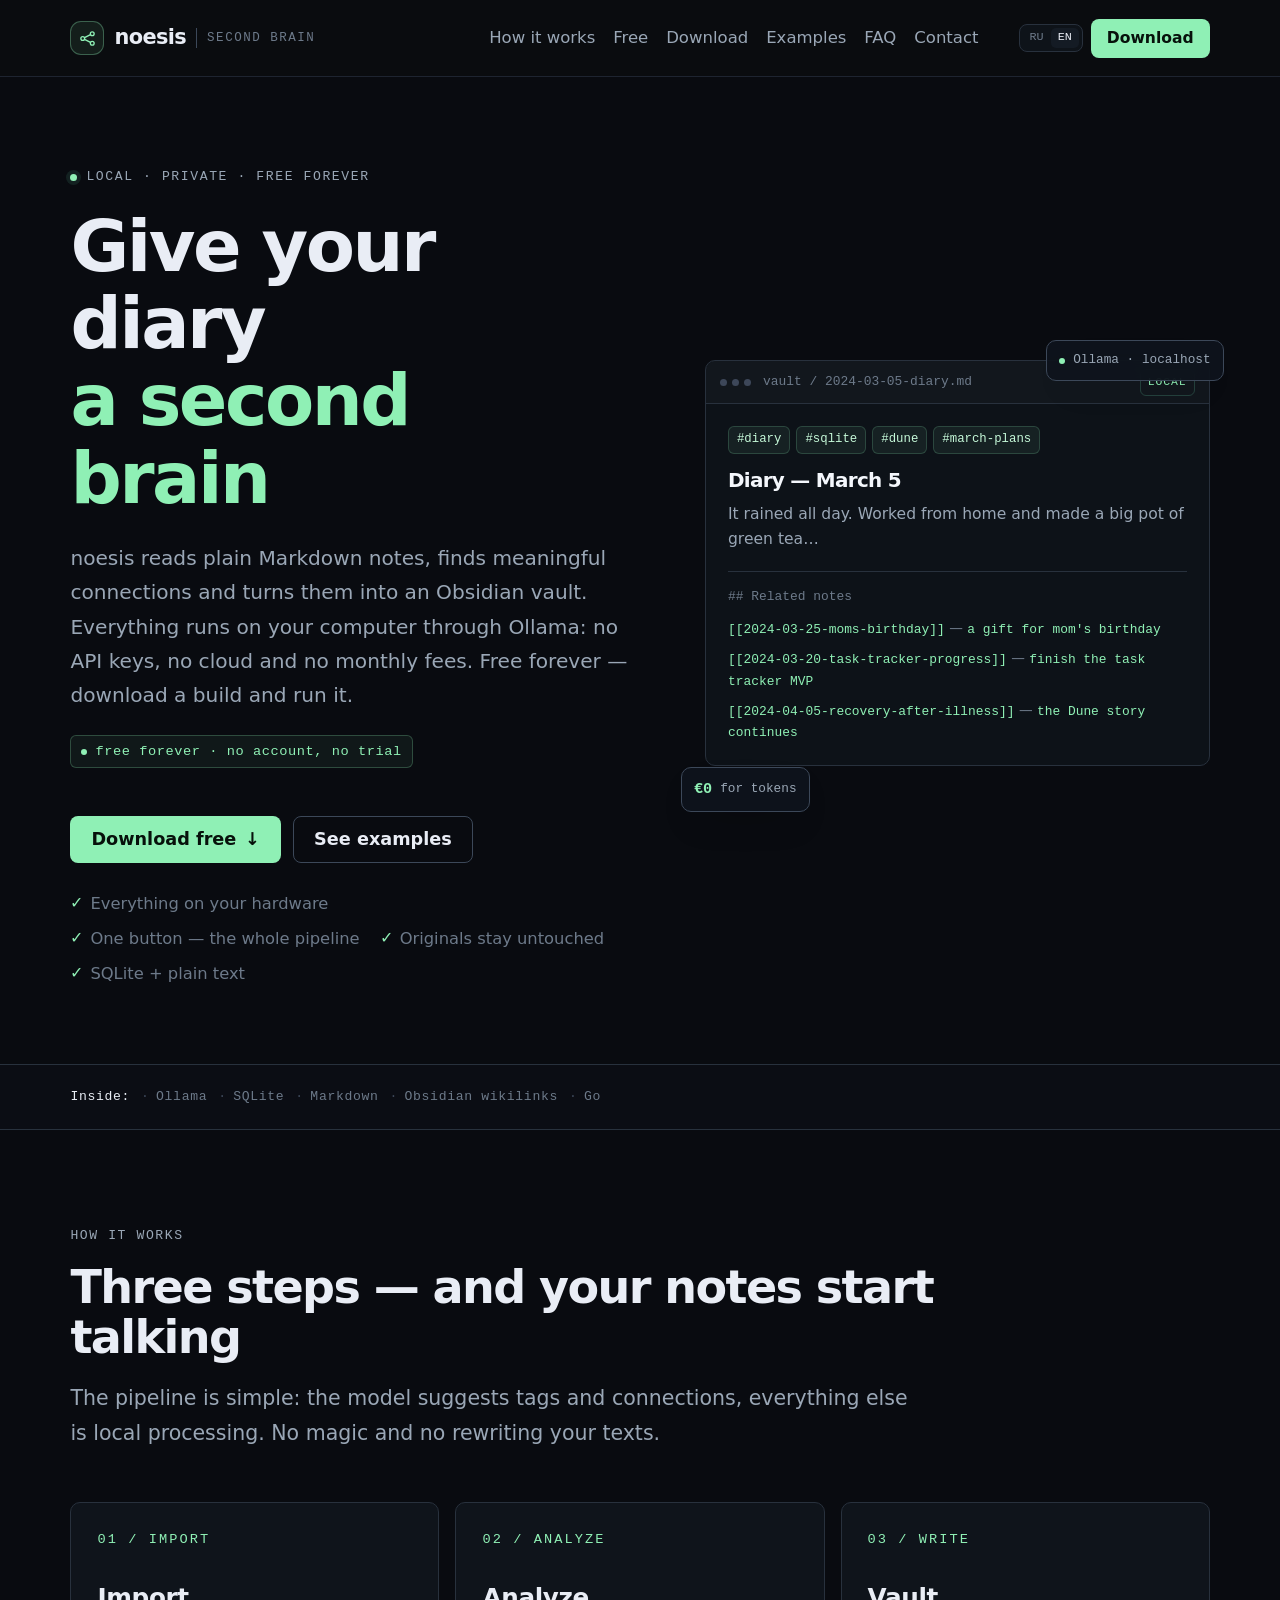
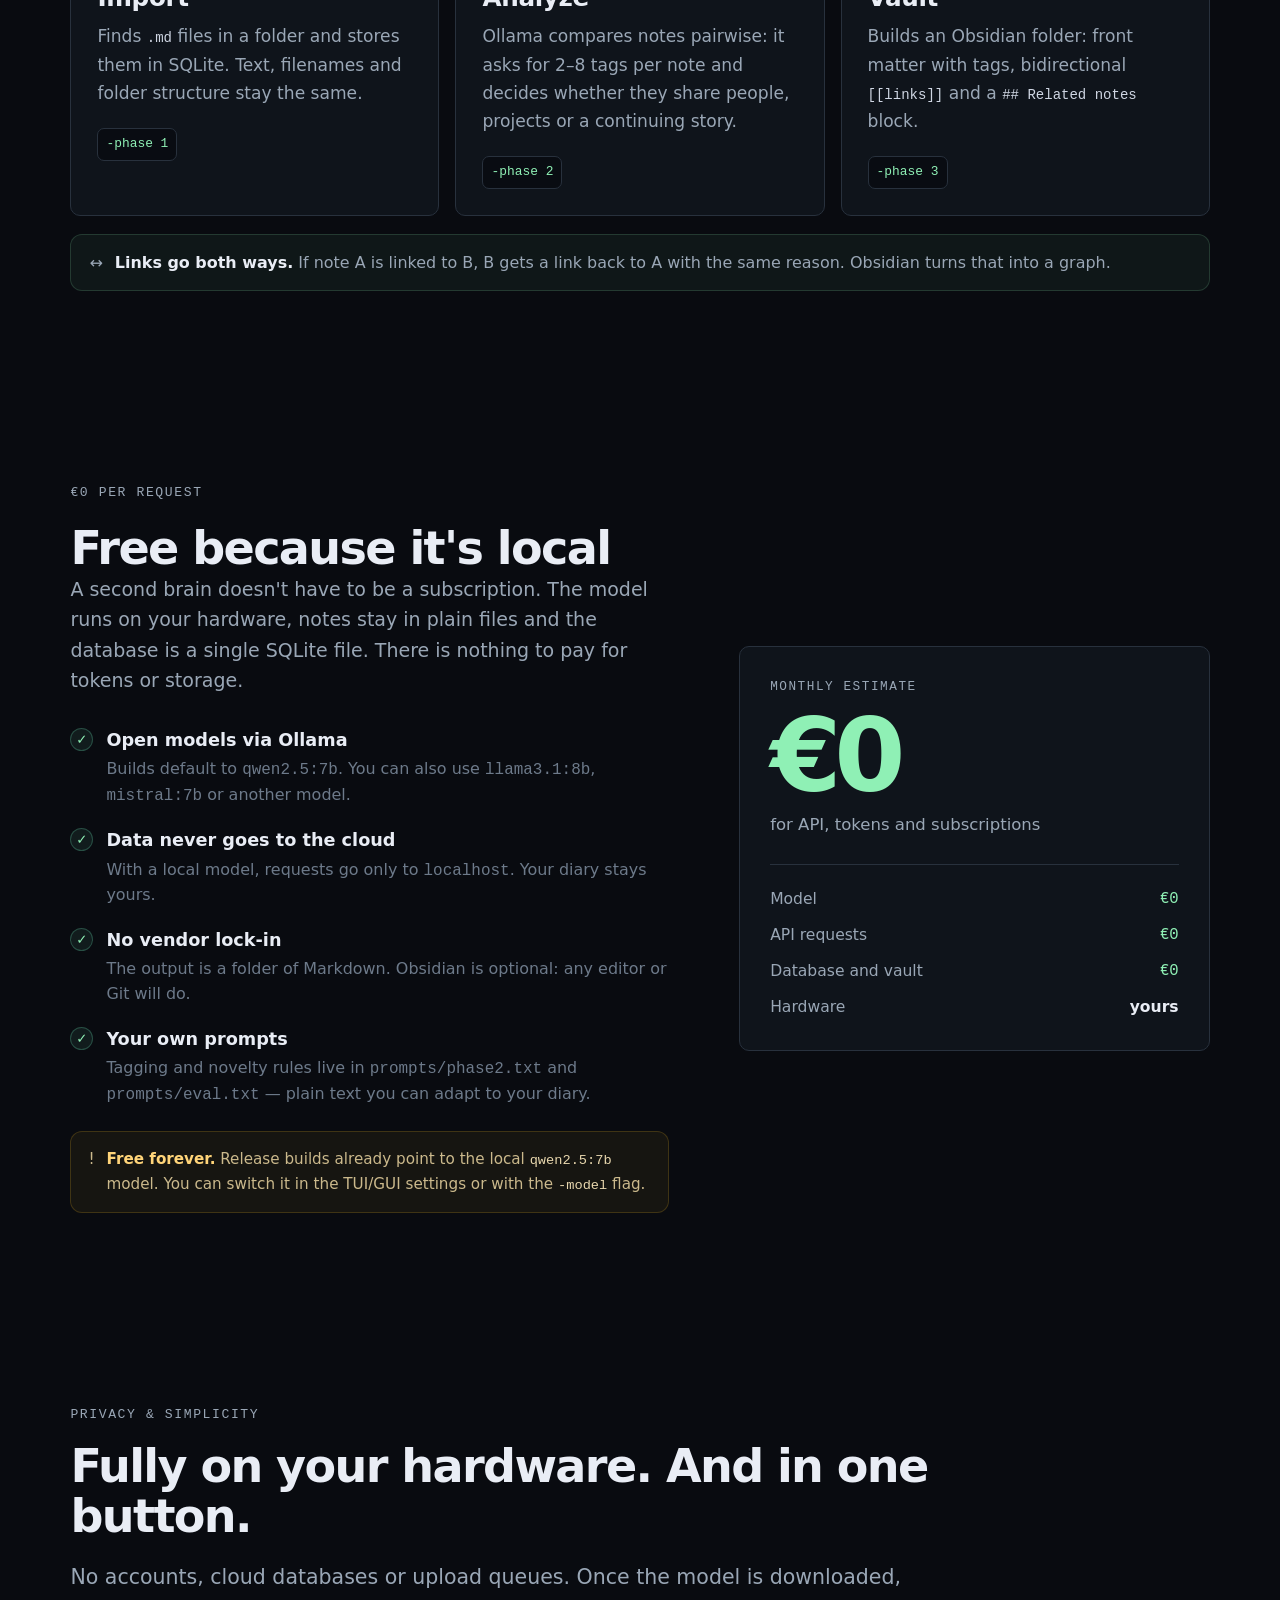
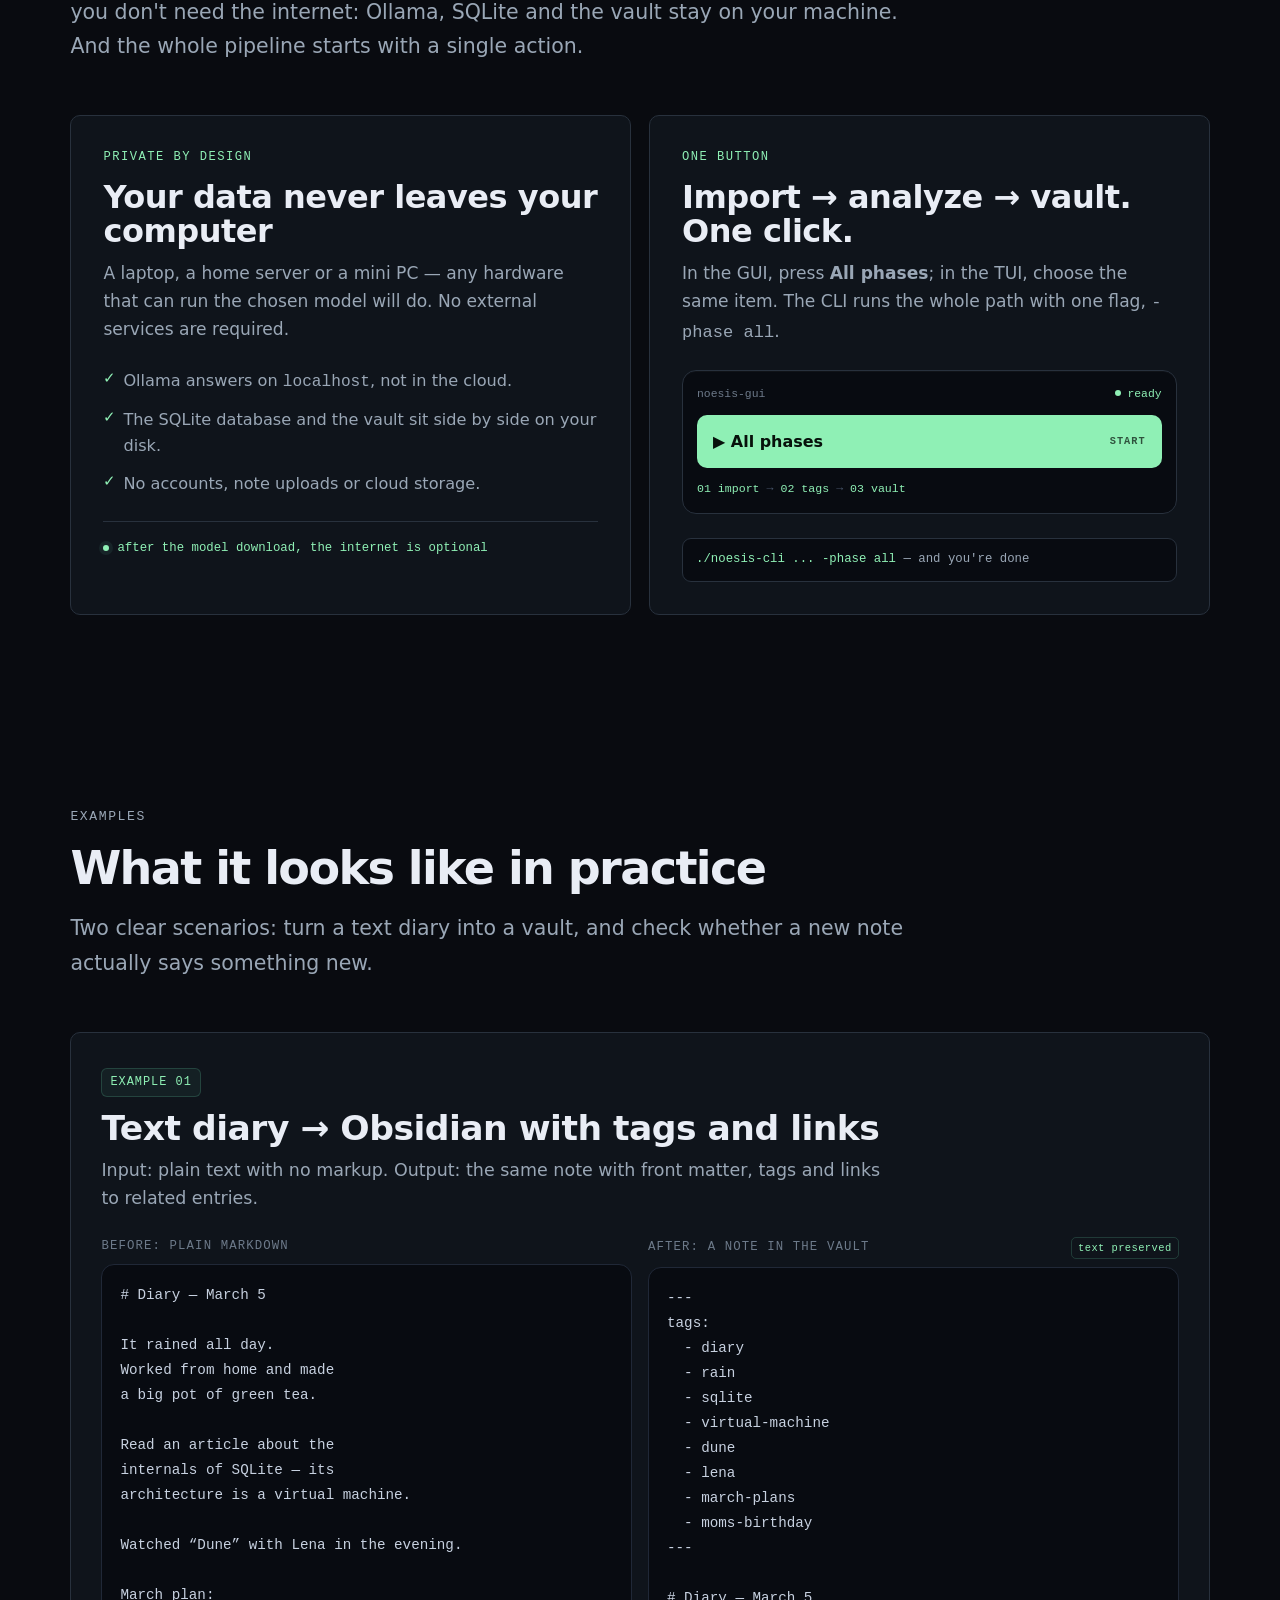
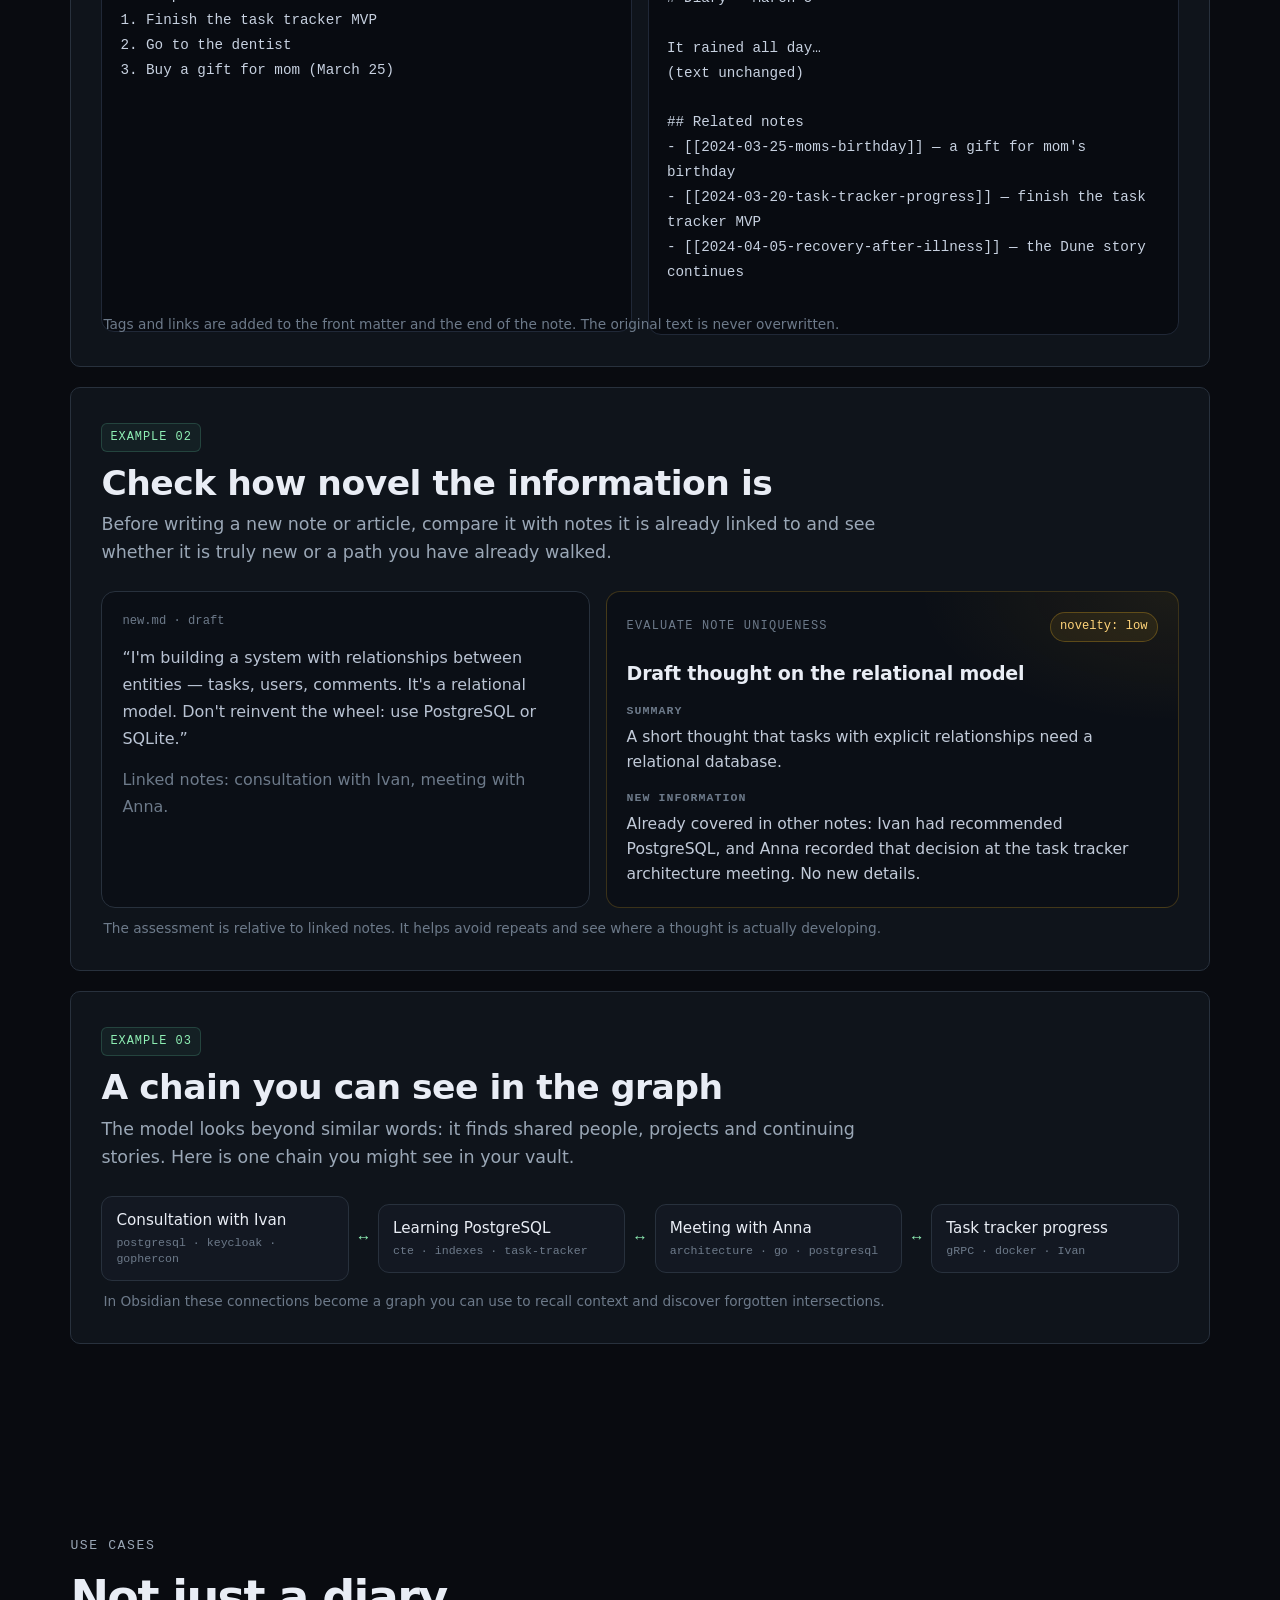
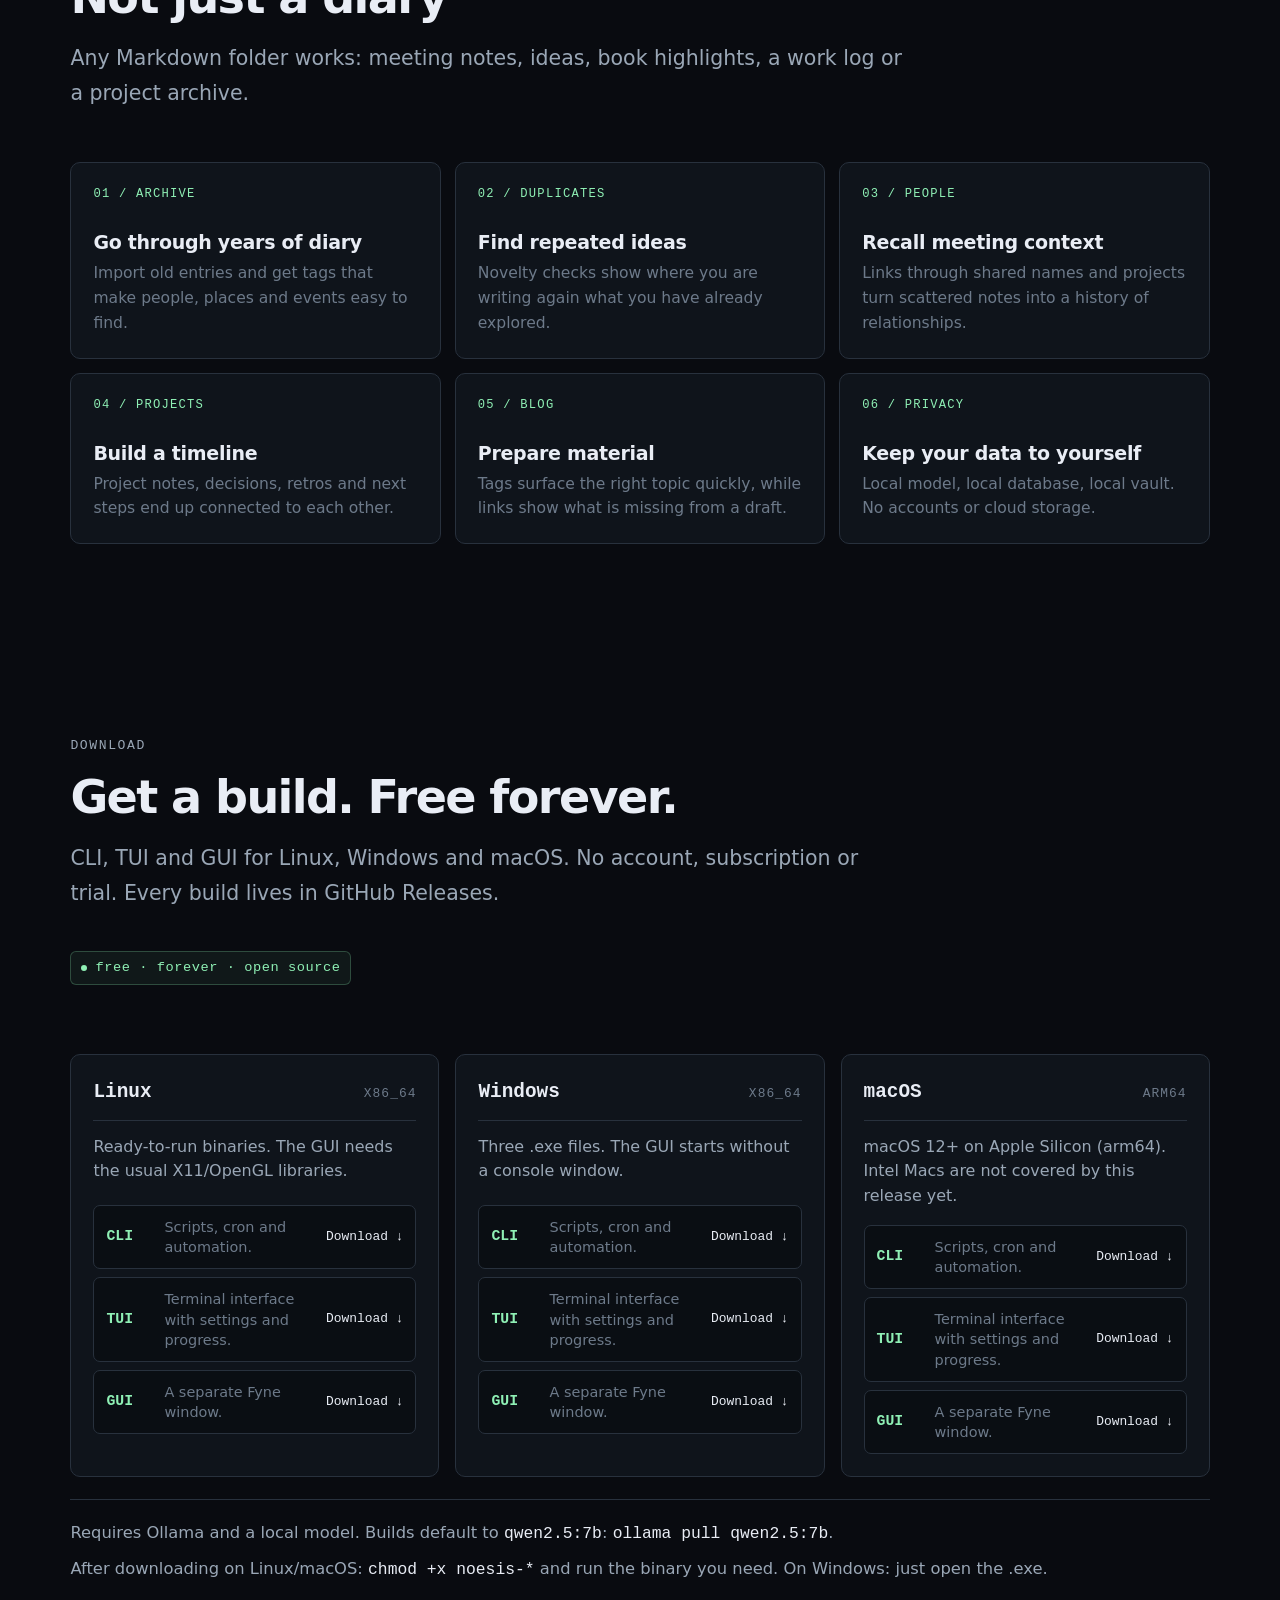
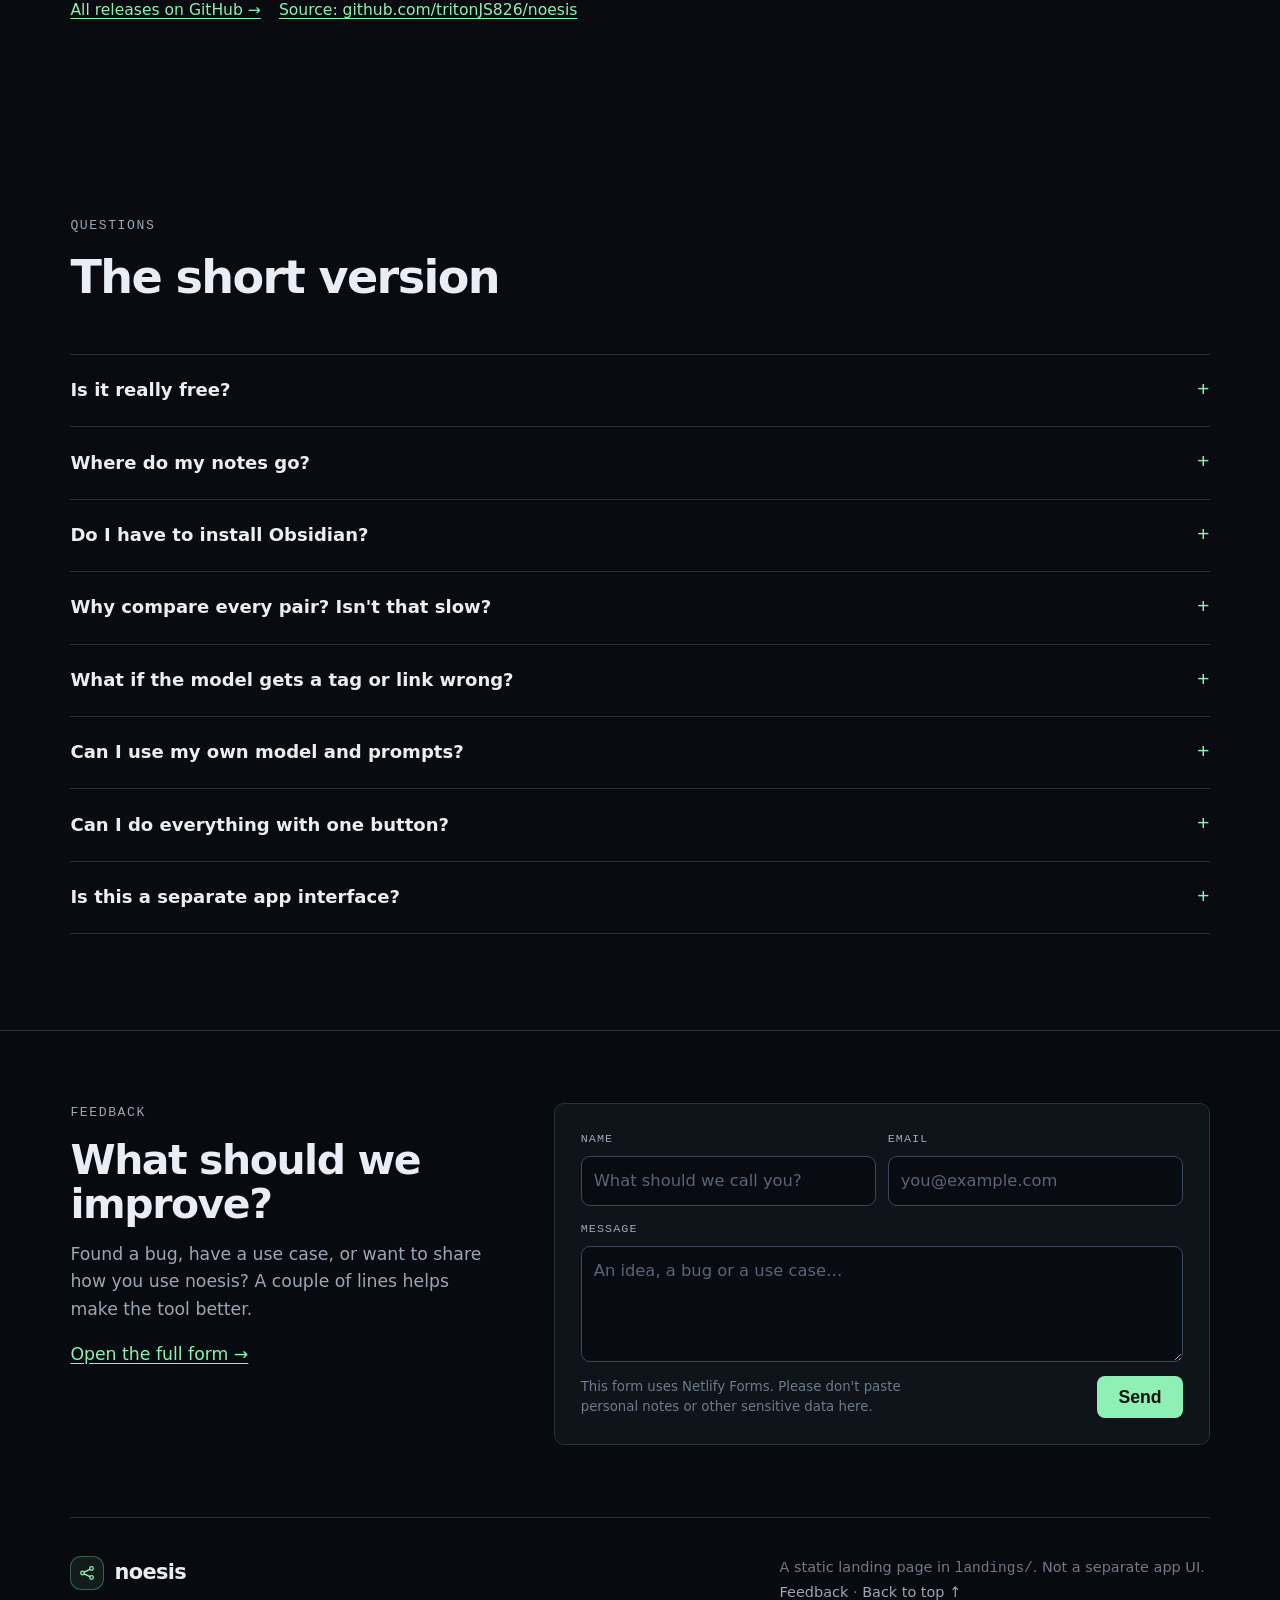
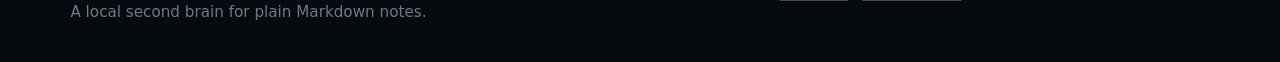
==== commit b839b79e: "added new multilang landing" ====
--- a/landings/index.html
+++ b/landings/index.html
@@ -3,1232 +3,19 @@
 <head>
   <meta charset="utf-8">
   <meta name="viewport" content="width=device-width, initial-scale=1">
+  <meta name="theme-color" content="#0b0d10">
   <title>noesis — локальный второй мозг из Markdown-заметок</title>
-  <meta name="description" content="noesis превращает папку с Markdown-дневником в Obsidian-vault: теги, двусторонние ссылки и оценка новизны. Бесплатно, приватно и локально через Ollama — весь пайплайн одной кнопкой.">
-  <style>
-    :root {
-      --bg: #090b10;
-      --bg-soft: #0d1118;
-      --surface: #11161f;
-      --surface-2: #151b26;
-      --line: #252d3b;
-      --line-bright: #354052;
-      --text: #e9edf5;
-      --muted: #98a4b7;
-      --dim: #6f7b8e;
-      --violet: #a78bfa;
-      --violet-strong: #7c5cff;
-      --mint: #6ee7b7;
-      --amber: #fbbf24;
-      --red: #fb7185;
-      --radius: 20px;
-      --max: 1140px;
-      --mono: ui-monospace, SFMono-Regular, Menlo, Monaco, Consolas, "Liberation Mono", monospace;
-      --sans: Inter, ui-sans-serif, system-ui, -apple-system, BlinkMacSystemFont, "Segoe UI", Roboto, "Helvetica Neue", Arial, sans-serif;
-    }
-
-    * { box-sizing: border-box; }
-
-    html {
-      scroll-behavior: smooth;
-      scroll-padding-top: 92px;
-    }
-
-    body {
-      margin: 0;
-      color: var(--text);
-      font-family: var(--sans);
-      line-height: 1.6;
-      background:
-        radial-gradient(900px 560px at 12% -8%, rgba(124, 92, 255, .22), transparent 62%),
-        radial-gradient(760px 520px at 94% 8%, rgba(110, 231, 183, .10), transparent 60%),
-        var(--bg);
-      -webkit-font-smoothing: antialiased;
-    }
-
-    body::before {
-      content: "";
-      position: fixed;
-      inset: 0;
-      pointer-events: none;
-      z-index: -1;
-      opacity: .3;
-      background-image:
-        linear-gradient(rgba(255, 255, 255, .025) 1px, transparent 1px),
-        linear-gradient(90deg, rgba(255, 255, 255, .025) 1px, transparent 1px);
-      background-size: 56px 56px;
-      -webkit-mask-image: linear-gradient(to bottom, black, transparent 70%);
-      mask-image: linear-gradient(to bottom, black, transparent 70%);
-    }
-
-    ::selection { background: rgba(167, 139, 250, .32); }
-
-    a { color: inherit; text-decoration: none; }
-    p { margin: 0 0 1em; }
-    h1, h2, h3 { margin: 0; line-height: 1.08; letter-spacing: -.035em; }
-    h1 { font-size: clamp(2.65rem, 6.1vw, 4.9rem); font-weight: 720; }
-    h2 { font-size: clamp(2rem, 4.2vw, 3.15rem); font-weight: 680; }
-    h3 { font-size: 1.17rem; font-weight: 650; letter-spacing: -.015em; }
-    code, pre { font-family: var(--mono); }
-
-    .wrap {
-      width: min(var(--max), calc(100% - 40px));
-      margin-inline: auto;
-    }
-
-    .skip {
-      position: absolute;
-      left: 16px;
-      top: -80px;
-      z-index: 100;
-      padding: 10px 14px;
-      border-radius: 10px;
-      background: var(--text);
-      color: var(--bg);
-      font-weight: 700;
-    }
-    .skip:focus { top: 16px; }
-
-    :focus-visible {
-      outline: 2px solid var(--violet);
-      outline-offset: 3px;
-    }
-
-    /* ── header ───────────────────────────────────────────── */
-
-    .site-header {
-      position: sticky;
-      top: 0;
-      z-index: 50;
-      border-bottom: 1px solid rgba(37, 45, 59, .75);
-      background: rgba(9, 11, 16, .82);
-      backdrop-filter: blur(18px);
-      -webkit-backdrop-filter: blur(18px);
-    }
-
-    .header-inner {
-      display: flex;
-      align-items: center;
-      gap: 28px;
-      min-height: 70px;
-    }
-
-    .brand {
-      display: inline-flex;
-      align-items: center;
-      gap: 10px;
-      min-width: max-content;
-    }
-
-    .brand-mark {
-      display: grid;
-      place-items: center;
-      width: 34px;
-      height: 34px;
-      border: 1px solid rgba(167, 139, 250, .34);
-      border-radius: 11px;
-      background: linear-gradient(145deg, rgba(167, 139, 250, .18), rgba(110, 231, 183, .08));
-      color: var(--violet);
-    }
-
-    .brand-name {
-      font-size: 1.1rem;
-      font-weight: 750;
-      letter-spacing: -.03em;
-    }
-
-    .brand-sub {
-      padding-left: 10px;
-      border-left: 1px solid var(--line-bright);
-      color: var(--dim);
-      font-family: var(--mono);
-      font-size: .66rem;
-      letter-spacing: .12em;
-      text-transform: uppercase;
-    }
-
-    .nav {
-      display: none;
-      align-items: center;
-      gap: 24px;
-      margin-left: auto;
-      color: var(--muted);
-      font-size: .87rem;
-    }
-
-    .nav a { transition: color .18s ease; }
-    .nav a:hover { color: var(--text); }
-
-    @media (max-width: 1080px) and (min-width: 900px) {
-      .nav { gap: 15px; font-size: .8rem; }
-    }
-
-    .header-cta { margin-left: auto; }
-
-    @media (min-width: 900px) {
-      .nav { display: flex; }
-      .header-cta { margin-left: 0; }
-    }
-
-    /* ── buttons ─────────────────────────────────────────── */
-
-    .btn {
-      display: inline-flex;
-      align-items: center;
-      justify-content: center;
-      gap: 9px;
-      min-height: 47px;
-      padding: 0 20px;
-      border: 1px solid transparent;
-      border-radius: 12px;
-      background: linear-gradient(135deg, var(--violet), #8b76ff 58%, #7dd3fc);
-      color: #0b0713;
-      box-shadow: 0 14px 40px -18px rgba(167, 139, 250, .75);
-      font-size: .93rem;
-      font-weight: 750;
-      transition: transform .18s ease, box-shadow .18s ease, background .18s ease;
-    }
-
-    .btn:hover {
-      transform: translateY(-2px);
-      box-shadow: 0 20px 46px -18px rgba(167, 139, 250, .9);
-    }
-
-    .btn-ghost {
-      border-color: var(--line-bright);
-      background: rgba(17, 22, 31, .7);
-      box-shadow: none;
-      color: var(--text);
-    }
-
-    .btn-ghost:hover {
-      border-color: #4a586d;
-      background: var(--surface-2);
-    }
-
-    .btn-small {
-      min-height: 39px;
-      padding: 0 15px;
-      border-radius: 10px;
-      font-size: .82rem;
-    }
-
-    /* ── hero ────────────────────────────────────────────── */
-
-    .hero {
-      display: grid;
-      grid-template-columns: minmax(0, 1.04fr) minmax(0, .96fr);
-      gap: clamp(34px, 6vw, 76px);
-      align-items: center;
-      padding-block: clamp(58px, 8vw, 104px) clamp(48px, 7vw, 86px);
-    }
-
-    .eyebrow {
-      display: flex;
-      align-items: center;
-      gap: 9px;
-      margin-bottom: 20px;
-      color: var(--muted);
-      font-family: var(--mono);
-      font-size: .69rem;
-      letter-spacing: .12em;
-      text-transform: uppercase;
-    }
-
-    .pulse {
-      width: 7px;
-      height: 7px;
-      border-radius: 50%;
-      background: var(--mint);
-      box-shadow: 0 0 0 4px rgba(110, 231, 183, .1);
-    }
-
-    .hero h1 em {
-      font-style: normal;
-      background: linear-gradient(100deg, var(--violet) 5%, #d8ccff 48%, var(--mint));
-      -webkit-background-clip: text;
-      background-clip: text;
-      color: transparent;
-    }
-
-    .lead {
-      max-width: 610px;
-      margin-top: 24px;
-      color: var(--muted);
-      font-size: clamp(1.03rem, 1.7vw, 1.2rem);
-      line-height: 1.7;
-    }
-
-    .hero-actions {
-      display: flex;
-      flex-wrap: wrap;
-      gap: 12px;
-      margin-top: 30px;
-    }
-
-    .hero-points {
-      display: flex;
-      flex-wrap: wrap;
-      gap: 9px 20px;
-      margin: 28px 0 0;
-      padding: 0;
-      color: var(--dim);
-      font-size: .8rem;
-      list-style: none;
-    }
-
-    .hero-points li { display: flex; align-items: center; gap: 7px; }
-    .hero-points li::before { content: "✓"; color: var(--mint); font-family: var(--mono); }
-
-    .hero-visual { position: relative; }
-
-    .hero-visual::before {
-      content: "";
-      position: absolute;
-      inset: 14% 6% 4%;
-      border-radius: 50%;
-      background: rgba(124, 92, 255, .2);
-      filter: blur(64px);
-      z-index: -1;
-    }
-
-    .window {
-      overflow: hidden;
-      border: 1px solid var(--line);
-      border-radius: 19px;
-      background: linear-gradient(180deg, rgba(23, 29, 41, .94), rgba(11, 15, 22, .96));
-      box-shadow: 0 40px 100px -42px rgba(0, 0, 0, .95), inset 0 1px 0 rgba(255, 255, 255, .04);
-    }
-
-    .window-bar {
-      display: flex;
-      align-items: center;
-      gap: 12px;
-      min-height: 43px;
-      padding: 0 14px;
-      border-bottom: 1px solid var(--line);
-      background: rgba(255, 255, 255, .018);
-    }
-
-    .dots { display: flex; gap: 5px; }
-    .dots i {
-      display: block;
-      width: 7px;
-      height: 7px;
-      border-radius: 50%;
-      background: #3d4759;
-    }
-
-    .window-path {
-      overflow: hidden;
-      color: var(--dim);
-      font-family: var(--mono);
-      font-size: .68rem;
-      text-overflow: ellipsis;
-      white-space: nowrap;
-    }
-
-    .badge-local {
-      margin-left: auto;
-      padding: 3px 7px;
-      border: 1px solid rgba(110, 231, 183, .2);
-      border-radius: 6px;
-      color: var(--mint);
-      font-family: var(--mono);
-      font-size: .6rem;
-      letter-spacing: .08em;
-      text-transform: uppercase;
-    }
-
-    .window-body { padding: 22px; }
-
-    .preview-tags {
-      display: flex;
-      flex-wrap: wrap;
-      gap: 6px;
-      margin-bottom: 16px;
-    }
-
-    .preview-tags span,
-    .tag {
-      padding: 3px 8px;
-      border: 1px solid rgba(167, 139, 250, .18);
-      border-radius: 6px;
-      background: rgba(167, 139, 250, .09);
-      color: #c9baff;
-      font-family: var(--mono);
-      font-size: .65rem;
-    }
-
-    .preview-title { margin-bottom: 10px; color: #f4f7fc; font-size: 1.05rem; }
-    .preview-text { margin: 0; color: var(--muted); font-size: .82rem; line-height: 1.65; }
-
-    .preview-rule { height: 1px; margin: 18px 0 15px; background: var(--line); }
-
-    .preview-label {
-      margin-bottom: 10px;
-      color: var(--dim);
-      font-family: var(--mono);
-      font-size: .68rem;
-    }
-
-    .preview-links {
-      display: grid;
-      gap: 9px;
-      margin: 0;
-      padding: 0;
-      list-style: none;
-      color: var(--dim);
-      font-size: .72rem;
-      line-height: 1.5;
-    }
-
-    .preview-links span {
-      color: var(--mint);
-      font-family: var(--mono);
-      font-size: .68rem;
-      overflow-wrap: anywhere;
-    }
-
-    .float-badge {
-      position: absolute;
-      z-index: 2;
-      display: none;
-      align-items: center;
-      gap: 8px;
-      padding: 9px 12px;
-      border: 1px solid var(--line-bright);
-      border-radius: 10px;
-      background: rgba(15, 20, 29, .92);
-      box-shadow: 0 16px 36px -20px #000;
-      color: var(--muted);
-      font-family: var(--mono);
-      font-size: .67rem;
-      backdrop-filter: blur(10px);
-    }
-
-    .float-badge strong { color: var(--mint); font-size: .8rem; }
-    .float-badge-top { top: -20px; right: -14px; }
-    .float-badge-bottom { bottom: -18px; left: -24px; }
-    .dot-green { width: 6px; height: 6px; border-radius: 50%; background: var(--mint); }
-
-    @media (min-width: 900px) { .float-badge { display: inline-flex; } }
-
-    /* ── strip ───────────────────────────────────────────── */
-
-    .strip { border-block: 1px solid var(--line); background: rgba(13, 17, 24, .55); }
-
-    .strip-inner {
-      display: flex;
-      flex-wrap: wrap;
-      align-items: center;
-      gap: 10px 26px;
-      min-height: 64px;
-      color: var(--dim);
-      font-family: var(--mono);
-      font-size: .69rem;
-      letter-spacing: .05em;
-    }
-
-    .strip-inner span:first-child { color: var(--text); }
-    .strip-inner span + span { position: relative; }
-    .strip-inner span + span::before {
-      content: "·";
-      position: absolute;
-      left: -15px;
-      color: #3d4759;
-    }
-
-    /* ── shared section ──────────────────────────────────── */
-
-    .section { padding-block: clamp(66px, 8.5vw, 108px); }
-
-    .section-head {
-      max-width: 790px;
-      margin-bottom: clamp(30px, 5vw, 48px);
-    }
-
-    .section-head .eyebrow { margin-bottom: 16px; }
-    .section-sub {
-      max-width: 650px;
-      margin-top: 18px;
-      color: var(--muted);
-      font-size: 1.02rem;
-      line-height: 1.7;
-    }
-
-    .card {
-      border: 1px solid var(--line);
-      border-radius: var(--radius);
-      background: linear-gradient(180deg, rgba(22, 28, 39, .85), rgba(14, 18, 26, .78));
-      box-shadow: inset 0 1px 0 rgba(255, 255, 255, .025);
-      padding: 26px;
-    }
-
-    /* ── steps ───────────────────────────────────────────── */
-
-    .steps {
-      display: grid;
-      grid-template-columns: repeat(3, minmax(0, 1fr));
-      gap: 16px;
-    }
-
-    .step { position: relative; overflow: hidden; }
-
-    .step::after {
-      content: "";
-      position: absolute;
-      right: -40px;
-      top: -50px;
-      width: 130px;
-      height: 130px;
-      border-radius: 50%;
-      background: rgba(167, 139, 250, .07);
-      filter: blur(10px);
-    }
-
-    .step-num {
-      display: block;
-      margin-bottom: 34px;
-      color: var(--violet);
-      font-family: var(--mono);
-      font-size: .72rem;
-      letter-spacing: .15em;
-    }
-
-    .step h3 { margin-bottom: 11px; }
-    .step p { margin-bottom: 18px; color: var(--muted); font-size: .9rem; line-height: 1.65; }
-    .step code { color: #cfd6e3; font-size: .82em; }
-
-    .mini-code {
-      display: inline-block;
-      padding: 5px 8px;
-      border: 1px solid var(--line);
-      border-radius: 7px;
-      background: #090c12;
-      color: var(--mint);
-      font-family: var(--mono);
-      font-size: .68rem;
-    }
-
-    .pair-note {
-      display: flex;
-      gap: 12px;
-      margin-top: 18px;
-      padding: 15px 18px;
-      border: 1px solid rgba(167, 139, 250, .18);
-      border-radius: 12px;
-      background: rgba(167, 139, 250, .055);
-      color: var(--muted);
-      font-size: .84rem;
-    }
-
-    .pair-note strong { color: var(--text); }
-
-    /* ── free ────────────────────────────────────────────── */
-
-    .free-grid {
-      display: grid;
-      grid-template-columns: minmax(0, 1.12fr) minmax(0, .88fr);
-      gap: clamp(30px, 6vw, 70px);
-      align-items: center;
-    }
-
-    .free-copy p { max-width: 620px; color: var(--muted); }
-
-    .free-list {
-      display: grid;
-      gap: 18px;
-      margin-top: 30px;
-    }
-
-    .free-item { display: flex; gap: 13px; }
-    .check {
-      display: grid;
-      flex: 0 0 auto;
-      place-items: center;
-      width: 23px;
-      height: 23px;
-      margin-top: 2px;
-      border: 1px solid rgba(110, 231, 183, .25);
-      border-radius: 50%;
-      background: rgba(110, 231, 183, .08);
-      color: var(--mint);
-      font-size: .7rem;
-      font-weight: 800;
-    }
-    .free-item strong { display: block; margin-bottom: 3px; font-size: .93rem; }
-    .free-item p { margin: 0; color: var(--dim); font-size: .84rem; line-height: 1.55; }
-
-    .price-panel {
-      position: relative;
-      overflow: hidden;
-      padding: 30px;
-      border: 1px solid rgba(167, 139, 250, .3);
-      border-radius: 24px;
-      background:
-        radial-gradient(360px 220px at 90% 0%, rgba(110, 231, 183, .12), transparent 65%),
-        linear-gradient(155deg, rgba(124, 92, 255, .17), rgba(17, 22, 31, .95) 65%);
-      box-shadow: 0 30px 80px -50px rgba(124, 92, 255, .8);
-    }
-
-    .price-panel::before {
-      content: "";
-      position: absolute;
-      right: -40px;
-      top: -50px;
-      width: 160px;
-      height: 160px;
-      border-radius: 50%;
-      border: 1px solid rgba(167, 139, 250, .22);
-    }
-
-    .price-kicker {
-      color: var(--muted);
-      font-family: var(--mono);
-      font-size: .67rem;
-      letter-spacing: .12em;
-      text-transform: uppercase;
-    }
-
-    .price {
-      margin: 8px 0 4px;
-      background: linear-gradient(100deg, #fff, var(--mint));
-      -webkit-background-clip: text;
-      background-clip: text;
-      color: transparent;
-      font-size: clamp(4rem, 8vw, 6rem);
-      font-weight: 760;
-      letter-spacing: -.07em;
-      line-height: 1;
-    }
-
-    .price-sub { color: var(--muted); font-size: .87rem; }
-
-    .price-lines {
-      display: grid;
-      gap: 11px;
-      margin: 26px 0 0;
-      padding: 22px 0 0;
-      border-top: 1px solid var(--line);
-      list-style: none;
-      font-size: .82rem;
-    }
-
-    .price-lines li { display: flex; justify-content: space-between; gap: 16px; color: var(--muted); }
-    .price-lines b { color: var(--text); font-weight: 600; }
-    .price-lines .zero { color: var(--mint); font-family: var(--mono); }
-
-    .callout {
-      display: flex;
-      gap: 12px;
-      margin-top: 24px;
-      padding: 15px 17px;
-      border: 1px solid rgba(251, 191, 36, .18);
-      border-radius: 12px;
-      background: rgba(251, 191, 36, .055);
-      color: #cbb98c;
-      font-size: .8rem;
-      line-height: 1.6;
-    }
-
-    .callout strong { color: var(--amber); }
-    .callout code { color: #e8d7ae; font-size: .9em; }
-
-    /* ── privacy & one click ─────────────────────────────── */
-
-    .privacy-grid {
-      display: grid;
-      grid-template-columns: repeat(2, minmax(0, 1fr));
-      gap: 18px;
-    }
-
-    .privacy-card,
-    .oneclick-card {
-      position: relative;
-      overflow: hidden;
-      padding: clamp(24px, 3vw, 32px);
-      border: 1px solid var(--line);
-      border-radius: 24px;
-    }
-
-    .privacy-card {
-      background:
-        radial-gradient(620px 320px at 0% 0%, rgba(110, 231, 183, .09), transparent 62%),
-        linear-gradient(180deg, rgba(20, 27, 33, .88), rgba(13, 18, 24, .82));
-    }
-
-    .oneclick-card {
-      background:
-        radial-gradient(620px 320px at 100% 0%, rgba(167, 139, 250, .12), transparent 62%),
-        linear-gradient(180deg, rgba(24, 24, 38, .9), rgba(13, 17, 25, .84));
-    }
-
-    .privacy-kicker,
-    .oneclick-kicker {
-      color: var(--mint);
-      font-family: var(--mono);
-      font-size: .64rem;
-      letter-spacing: .12em;
-      text-transform: uppercase;
-    }
-
-    .oneclick-kicker { color: var(--violet); }
-
-    .privacy-card h3,
-    .oneclick-card h3 {
-      margin: 12px 0 10px;
-      font-size: clamp(1.35rem, 2.5vw, 1.7rem);
-    }
-
-    .privacy-card > p,
-    .oneclick-card > p {
-      margin: 0;
-      color: var(--muted);
-      font-size: .9rem;
-      line-height: 1.65;
-    }
-
-    .privacy-points {
-      display: grid;
-      gap: 12px;
-      margin: 24px 0 0;
-      padding: 0;
-      list-style: none;
-      color: var(--muted);
-      font-size: .85rem;
-    }
-
-    .privacy-points li { position: relative; padding-left: 20px; }
-    .privacy-points li::before {
-      content: "✓";
-      position: absolute;
-      left: 0;
-      top: 0;
-      color: var(--mint);
-      font-family: var(--mono);
-      font-size: .78rem;
-    }
-
-    .privacy-status {
-      display: flex;
-      align-items: center;
-      gap: 8px;
-      margin-top: 24px;
-      padding-top: 17px;
-      border-top: 1px solid var(--line);
-      color: var(--mint);
-      font-family: var(--mono);
-      font-size: .65rem;
-      line-height: 1.5;
-    }
-
-    .privacy-status::before {
-      content: "";
-      flex: 0 0 auto;
-      width: 6px;
-      height: 6px;
-      border-radius: 50%;
-      background: var(--mint);
-      box-shadow: 0 0 0 4px rgba(110, 231, 183, .08);
-    }
-
-    .demo {
-      margin: 22px 0 24px;
-      padding: 14px;
-      border: 1px solid var(--line);
-      border-radius: 14px;
-      background: #080b11;
-      box-shadow: inset 0 1px 0 rgba(255, 255, 255, .03);
-    }
-
-    .demo-bar {
-      display: flex;
-      align-items: center;
-      justify-content: space-between;
-      gap: 12px;
-      margin-bottom: 12px;
-      color: var(--dim);
-      font-family: var(--mono);
-      font-size: .6rem;
-    }
-
-    .demo-live { color: var(--mint); }
-    .demo-live::before {
-      content: "";
-      display: inline-block;
-      width: 6px;
-      height: 6px;
-      margin-right: 6px;
-      border-radius: 50%;
-      background: var(--mint);
-      vertical-align: 1px;
-    }
-
-    .demo-button {
-      display: flex;
-      align-items: center;
-      justify-content: space-between;
-      gap: 16px;
-      padding: 14px 16px;
-      border-radius: 10px;
-      background: linear-gradient(135deg, var(--violet), #8b76ff 58%, #7dd3fc);
-      color: #0b0713;
-      box-shadow: 0 14px 32px -18px rgba(167, 139, 250, .8);
-      font-size: .84rem;
-      font-weight: 750;
-    }
-
-    .demo-button small {
-      font-family: var(--mono);
-      font-size: .54rem;
-      font-weight: 650;
-      letter-spacing: .1em;
-      opacity: .7;
-      text-transform: uppercase;
-    }
-
-    .demo-flow {
-      display: flex;
-      flex-wrap: wrap;
-      align-items: center;
-      gap: 7px;
-      margin-top: 12px;
-      color: var(--dim);
-      font-family: var(--mono);
-      font-size: .61rem;
-    }
-
-    .demo-flow b { color: var(--mint); font-weight: 500; }
-    .demo-flow .arrow { color: #4a586d; }
-
-    .oneclick-code {
-      margin-top: 20px;
-      padding: 11px 13px;
-      border: 1px solid var(--line);
-      border-radius: 9px;
-      background: #080b11;
-      color: var(--muted);
-      font-family: var(--mono);
-      font-size: .65rem;
-      line-height: 1.6;
-      overflow-wrap: anywhere;
-    }
-
-    .oneclick-code b { color: var(--mint); font-weight: 500; }
-
-    /* ── examples ────────────────────────────────────────── */
-
-    .example-card {
-      padding: clamp(20px, 3vw, 30px);
-      border: 1px solid var(--line);
-      border-radius: 24px;
-      background:
-        radial-gradient(700px 300px at 100% 0%, rgba(167, 139, 250, .06), transparent 60%),
-        rgba(15, 20, 29, .72);
-    }
-
-    .example-card + .example-card { margin-top: 20px; }
-
-    .example-head { max-width: 780px; margin-bottom: 24px; }
-    .example-head .badge {
-      display: inline-block;
-      margin-bottom: 13px;
-      padding: 4px 8px;
-      border: 1px solid rgba(110, 231, 183, .18);
-      border-radius: 6px;
-      background: rgba(110, 231, 183, .06);
-      color: var(--mint);
-      font-family: var(--mono);
-      font-size: .63rem;
-      letter-spacing: .08em;
-      text-transform: uppercase;
-    }
-    .example-head h3 { margin-bottom: 9px; font-size: clamp(1.35rem, 2.7vw, 1.85rem); }
-    .example-head p { margin: 0; color: var(--muted); font-size: .92rem; }
-
-    .compare {
-      display: grid;
-      grid-template-columns: repeat(2, minmax(0, 1fr));
-      gap: 16px;
-    }
-
-    .compare-title {
-      display: flex;
-      align-items: center;
-      justify-content: space-between;
-      gap: 12px;
-      margin-bottom: 8px;
-      color: var(--dim);
-      font-family: var(--mono);
-      font-size: .65rem;
-      letter-spacing: .09em;
-      text-transform: uppercase;
-    }
-
-    .tag-small {
-      padding: 2px 6px;
-      border: 1px solid rgba(110, 231, 183, .18);
-      border-radius: 5px;
-      color: var(--mint);
-      font-size: .55rem;
-      letter-spacing: .04em;
-      text-transform: none;
-    }
-
-    .code {
-      min-height: 100%;
-      margin: 0;
-      padding: 18px;
-      overflow: auto;
-      border: 1px solid #202837;
-      border-radius: 13px;
-      background: #080b11;
-      color: #c7d1e0;
-      font-size: .75rem;
-      line-height: 1.75;
-      tab-size: 2;
-      white-space: pre-wrap;
-      overflow-wrap: anywhere;
-    }
-
-    .code .muted { color: #667287; }
-    .code .key { color: #c4b5fd; }
-    .code .tag-word { color: var(--mint); }
-    .code .link { color: #93c5fd; }
-    .code .heading { color: #f1f5fb; font-weight: 700; }
-
-    .after-note {
-      margin: 10px 2px 0;
-      color: var(--dim);
-      font-size: .72rem;
-    }
-
-    .eval-grid {
-      display: grid;
-      grid-template-columns: minmax(0, .92fr) minmax(0, 1.08fr);
-      gap: 16px;
-    }
-
-    .eval-note,
-    .eval-result {
-      padding: 20px;
-      border: 1px solid var(--line);
-      border-radius: 14px;
-      background: #0b0f16;
-    }
-
-    .eval-note .note-label {
-      margin-bottom: 12px;
-      color: var(--dim);
-      font-family: var(--mono);
-      font-size: .64rem;
-    }
-
-    .eval-note p { margin: 0; color: #b9c3d3; font-size: .84rem; line-height: 1.7; }
-    .eval-note .draft { color: var(--dim); }
-
-    .eval-result {
-      border-color: rgba(251, 191, 36, .2);
-      background:
-        radial-gradient(400px 200px at 100% 0%, rgba(251, 191, 36, .075), transparent 65%),
-        #0b0f16;
-    }
-
-    .eval-top {
-      display: flex;
-      align-items: center;
-      justify-content: space-between;
-      gap: 14px;
-      margin-bottom: 16px;
-    }
-
-    .eval-top span:first-child {
-      color: var(--dim);
-      font-family: var(--mono);
-      font-size: .63rem;
-      letter-spacing: .1em;
-      text-transform: uppercase;
-    }
-
-    .rating {
-      padding: 4px 9px;
-      border: 1px solid rgba(251, 191, 36, .26);
-      border-radius: 999px;
-      background: rgba(251, 191, 36, .08);
-      color: var(--amber);
-      font-family: var(--mono);
-      font-size: .64rem;
-    }
-
-    .eval-result h4 { margin: 0 0 14px; font-size: 1rem; letter-spacing: -.01em; }
-
-    .eval-field + .eval-field { margin-top: 14px; }
-    .eval-field b {
-      display: block;
-      margin-bottom: 4px;
-      color: var(--dim);
-      font-family: var(--mono);
-      font-size: .61rem;
-      letter-spacing: .09em;
-      text-transform: uppercase;
-    }
-    .eval-field p { margin: 0; color: #c2cbd9; font-size: .82rem; line-height: 1.62; }
-    .eval-field .accent { color: var(--mint); }
-
-    .chain {
-      display: flex;
-      flex-wrap: wrap;
-      align-items: center;
-      gap: 10px;
-    }
-
-    .chain-node {
-      flex: 1 1 180px;
-      padding: 13px 14px;
-      border: 1px solid var(--line);
-      border-radius: 11px;
-      background: rgba(20, 26, 37, .8);
-      font-size: .8rem;
-      line-height: 1.4;
-    }
-
-    .chain-node small {
-      display: block;
-      margin-top: 4px;
-      color: var(--dim);
-      font-family: var(--mono);
-      font-size: .61rem;
-    }
-
-    .chain-arrow { color: var(--violet); font-family: var(--mono); font-size: .82rem; }
-
-    /* ── scenarios ───────────────────────────────────────── */
-
-    .scenario-grid {
-      display: grid;
-      grid-template-columns: repeat(3, minmax(0, 1fr));
-      gap: 14px;
-    }
-
-    .scenario-card { padding: 22px; }
-    .scenario-card .mini-label {
-      margin-bottom: 28px;
-      color: var(--violet);
-      font-family: var(--mono);
-      font-size: .64rem;
-      letter-spacing: .1em;
-    }
-    .scenario-card h3 { margin-bottom: 8px; font-size: 1rem; }
-    .scenario-card p { margin: 0; color: var(--dim); font-size: .82rem; line-height: 1.6; }
-
-    /* ── quickstart ──────────────────────────────────────── */
-
-    .quickstart-grid {
-      display: grid;
-      grid-template-columns: minmax(0, .8fr) minmax(0, 1.2fr);
-      gap: clamp(30px, 5vw, 56px);
-      align-items: start;
-    }
-
-    .quickstart-copy p { color: var(--muted); }
-
-    .requirements {
-      display: flex;
-      flex-wrap: wrap;
-      gap: 7px;
-      margin: 22px 0;
-    }
-
-    .requirements span {
-      padding: 5px 9px;
-      border: 1px solid var(--line);
-      border-radius: 7px;
-      color: var(--muted);
-      font-family: var(--mono);
-      font-size: .65rem;
-    }
-
-    .terminal {
-      overflow: hidden;
-      border: 1px solid var(--line);
-      border-radius: 16px;
-      background: #070a0f;
-      box-shadow: 0 32px 80px -46px #000;
-    }
-
-    .terminal-bar {
-      display: flex;
-      align-items: center;
-      gap: 8px;
-      min-height: 39px;
-      padding: 0 13px;
-      border-bottom: 1px solid var(--line);
-      color: var(--dim);
-      font-family: var(--mono);
-      font-size: .64rem;
-    }
-
-    .terminal-bar .dots { margin-right: 4px; }
-
-    .terminal-pre {
-      margin: 0;
-      padding: 20px;
-      overflow: auto;
-      color: #c5d0df;
-      font-size: .73rem;
-      line-height: 1.8;
-      white-space: pre-wrap;
-      overflow-wrap: anywhere;
-    }
-
-    .terminal-pre .comment { color: #5f6b7e; }
-    .terminal-pre .cmd { color: var(--mint); }
-    .terminal-pre .flag { color: #c4b5fd; }
-
-    .run-row {
-      display: flex;
-      flex-wrap: wrap;
-      align-items: center;
-      justify-content: space-between;
-      gap: 16px;
-      margin-top: 14px;
-      padding: 16px 18px;
-      border: 1px solid var(--line);
-      border-radius: 13px;
-      background: rgba(17, 22, 31, .65);
-    }
-
-    .run-row p { margin: 3px 0 0; color: var(--dim); font-size: .76rem; }
-    .run-row strong { font-size: .86rem; }
-    .run-row code {
-      padding: 7px 10px;
-      border: 1px solid var(--line);
-      border-radius: 7px;
-      background: #080b11;
-      color: var(--mint);
-      font-size: .7rem;
-    }
-
-    /* ── faq ─────────────────────────────────────────────── */
-
-    .faq { border-top: 1px solid var(--line); }
-    .faq details { border-bottom: 1px solid var(--line); }
-
-    .faq summary {
-      display: flex;
-      align-items: center;
-      justify-content: space-between;
-      gap: 24px;
-      padding: 19px 0;
-      cursor: pointer;
-      list-style: none;
-      font-size: .95rem;
-      font-weight: 600;
-    }
-
-    .faq summary::-webkit-details-marker { display: none; }
-    .faq summary::after {
-      content: "+";
-      flex: 0 0 auto;
-      color: var(--violet);
-      font-family: var(--mono);
-      font-size: 1.1rem;
-      font-weight: 400;
-    }
-    .faq details[open] summary::after { content: "−"; }
-
-    .faq details p {
-      max-width: 850px;
-      margin: 0;
-      padding: 0 0 20px;
-      color: var(--muted);
-      font-size: .88rem;
-      line-height: 1.7;
-    }
-
-    .faq details code { color: #d8ccff; font-size: .92em; }
-
-    /* ── footer ──────────────────────────────────────────── */
-
-    .site-footer {
-      border-top: 1px solid var(--line);
-      background: rgba(8, 10, 15, .7);
-    }
-
-    .footer-inner {
-      display: flex;
-      flex-wrap: wrap;
-      justify-content: space-between;
-      gap: 26px;
-      padding-block: 38px;
-    }
-
-    .footer-brand p { max-width: 380px; margin: 9px 0 0; color: var(--dim); font-size: .8rem; }
-    .footer-meta { max-width: 430px; color: var(--dim); font-size: .76rem; line-height: 1.65; }
-    .footer-meta a { color: var(--muted); text-decoration: underline; text-decoration-color: var(--line-bright); text-underline-offset: 3px; }
-    .footer-meta a:hover { color: var(--text); }
-
-    /* ── animation ───────────────────────────────────────── */
-
-    @media (prefers-reduced-motion: no-preference) {
-      .hero-copy,
-      .hero-visual {
-        animation: rise .7s cubic-bezier(.2, .7, .2, 1) both;
-      }
-      .hero-visual { animation-delay: .12s; }
-      .pulse { animation: pulse 2.4s ease-in-out infinite; }
-    }
-
-    @keyframes rise {
-      from { opacity: 0; transform: translateY(16px); }
-      to { opacity: 1; transform: translateY(0); }
-    }
-
-    @keyframes pulse {
-      0%, 100% { box-shadow: 0 0 0 4px rgba(110, 231, 183, .08); }
-      50% { box-shadow: 0 0 0 7px rgba(110, 231, 183, .02); }
-    }
-
-    /* ── responsive ──────────────────────────────────────── */
-
-    @media (max-width: 900px) {
-      .hero { grid-template-columns: 1fr; }
-      .hero-visual { max-width: 680px; }
-      .free-grid,
-      .quickstart-grid,
-      .privacy-grid { grid-template-columns: 1fr; }
-      .free-grid { gap: 38px; }
-      .steps,
-      .scenario-grid { grid-template-columns: repeat(2, minmax(0, 1fr)); }
-      .compare { grid-template-columns: 1fr; }
-      .eval-grid { grid-template-columns: 1fr; }
-      .price-panel { max-width: 520px; }
-    }
-
-    @media (max-width: 620px) {
-      .wrap { width: min(var(--max), calc(100% - 28px)); }
-      .brand-sub { display: none; }
-      .header-inner { min-height: 62px; gap: 14px; }
-      .hero { padding-block: 46px 58px; }
-      .hero-actions .btn { width: 100%; }
-      .hero-points { display: grid; gap: 7px; }
-      .steps,
-      .scenario-grid { grid-template-columns: 1fr; }
-      .step-num { margin-bottom: 20px; }
-      .section { padding-block: 58px; }
-      .run-row { align-items: flex-start; flex-direction: column; }
-      .run-row code { width: 100%; overflow-x: auto; }
-      .footer-inner { padding-block: 30px; }
-    }
-  </style>
+  <meta name="description" content="noesis превращает папку с Markdown-дневником в Obsidian-vault. Бесплатно и навсегда, приватно, локально через Ollama.">
+  <link rel="stylesheet" href="styles.css">
+  <script src="app.js" defer></script>
 </head>
-<body id="top">
-  <a class="skip" href="#main">Перейти к содержанию</a>
+<body id="top" data-page="index">
+  <a class="skip" href="#main" data-i18n="common.skip">Перейти к содержанию</a>
+  <noscript><div class="i18n-error">Для загрузки контента нужен JavaScript. / JavaScript is required to load this page.</div></noscript>
 
   <header class="site-header">
     <div class="wrap header-inner">
-      <a class="brand" href="#top" aria-label="noesis — на главную">
+      <a class="brand" href="#top" aria-label="noesis — на главную" data-i18n-aria-label="common.brandAria">
         <span class="brand-mark" aria-hidden="true">
           <svg width="19" height="19" viewBox="0 0 24 24" fill="none" stroke="currentColor" stroke-width="1.7" stroke-linecap="round" stroke-linejoin="round">
             <circle cx="6" cy="12" r="2.4"></circle>
@@ -1238,72 +25,80 @@
           </svg>
         </span>
         <span class="brand-name">noesis</span>
-        <span class="brand-sub">второй мозг</span>
+        <span class="brand-sub" data-i18n="common.brandSub">второй мозг</span>
       </a>
 
-      <nav class="nav" aria-label="Основная навигация">
-        <a href="#how">Как работает</a>
-        <a href="#free">Бесплатно</a>
-        <a href="#privacy">Приватность</a>
-        <a href="#examples">Примеры</a>
-        <a href="#quickstart">Запуск</a>
-        <a href="#faq">FAQ</a>
+      <nav class="nav" aria-label="Основная навигация" data-i18n-aria-label="common.navAria">
+        <a href="#how" data-i18n="common.nav.how">Как работает</a>
+        <a href="#free" data-i18n="common.nav.free">Бесплатно</a>
+        <a href="#downloads" data-i18n="common.nav.download">Скачать</a>
+        <a href="#examples" data-i18n="common.nav.examples">Примеры</a>
+        <a href="#faq" data-i18n="common.nav.faq">FAQ</a>
+        <a href="feedback.html" data-i18n="common.nav.contact">Связаться</a>
       </nav>
 
-      <a class="btn btn-small header-cta" href="#quickstart">Попробовать</a>
+      <div class="header-actions">
+        <div class="lang-switch" role="group" aria-label="Язык / Language" data-i18n-aria-label="common.langAria">
+          <button type="button" data-lang="ru" lang="ru">RU</button>
+          <button type="button" data-lang="en" lang="en">EN</button>
+        </div>
+        <a class="header-contact-icon" href="feedback.html" aria-label="Обратная связь" title="Обратная связь" data-i18n-aria-label="common.header.contactAria" data-i18n-title="common.header.contactTitle">
+          <svg width="17" height="17" viewBox="0 0 24 24" fill="none" stroke="currentColor" stroke-width="1.7" stroke-linecap="round" stroke-linejoin="round" aria-hidden="true">
+            <path d="M21 11.5a8.38 8.38 0 0 1-.9 3.8 8.5 8.5 0 0 1-7.6 4.7 8.38 8.38 0 0 1-3.8-.9L3 21l1.9-5.7a8.38 8.38 0 0 1-.9-3.8 8.5 8.5 0 0 1 4.7-7.6 8.38 8.38 0 0 1 3.8-.9h.5a8.48 8.48 0 0 1 8 8v.5z"></path>
+          </svg>
+        </a>
+        <a class="btn btn-small header-cta" href="#downloads" data-i18n="common.header.download">Скачать</a>
+      </div>
     </div>
   </header>
 
   <main id="main">
-    <!-- HERO -->
     <section class="hero wrap">
       <div class="hero-copy">
-        <div class="eyebrow"><span class="pulse" aria-hidden="true"></span> локально · приватно · одна кнопка</div>
-        <h1>Ваш дневник заслуживает <em>второго мозга</em></h1>
-        <p class="lead">
+        <div class="eyebrow" data-i18n="index.hero.eyebrow"><span class="pulse" aria-hidden="true"></span> локально · приватно · бесплатно навсегда</div>
+        <h1 data-i18n="index.hero.title">Ваш дневник заслуживает <em>второго мозга</em></h1>
+        <p class="lead" data-i18n="index.hero.lead">
           noesis читает обычные Markdown-заметки, находит смысловые связи и собирает из них
-          Obsidian-vault. Всё работает на вашем компьютере через Ollama: без API-ключей,
-          облака и ежемесячных платежей. Полностью приватно — и весь пайплайн одной кнопкой.
+          Obsidian-vault. Всё работает на вашем компьютере через Ollama.
         </p>
+        <div class="free-forever"><span class="free-dot" aria-hidden="true"></span><span data-i18n="index.hero.freeNote">бесплатно и навсегда · без аккаунта и пробного периода</span></div>
         <div class="hero-actions">
-          <a class="btn" href="#quickstart">Запустить локально <span aria-hidden="true">→</span></a>
-          <a class="btn btn-ghost" href="#examples">Посмотреть примеры</a>
+          <a class="btn" href="#downloads" data-i18n="index.hero.download">Скачать бесплатно <span aria-hidden="true">↓</span></a>
+          <a class="btn btn-ghost" href="#examples" data-i18n="index.hero.examples">Посмотреть примеры</a>
         </div>
         <ul class="hero-points">
-          <li>Всё на вашем железе</li>
-          <li>Одна кнопка — весь пайплайн</li>
-          <li>Оригиналы не меняются</li>
-          <li>SQLite + plain text</li>
+          <li data-i18n="index.hero.points.0">Всё на вашем железе</li>
+          <li data-i18n="index.hero.points.1">Одна кнопка — весь пайплайн</li>
+          <li data-i18n="index.hero.points.2">Оригиналы не меняются</li>
+          <li data-i18n="index.hero.points.3">SQLite + plain text</li>
         </ul>
       </div>
 
-      <div class="hero-visual" aria-label="Пример заметки в Obsidian-vault">
+      <div class="hero-visual" aria-label="Пример заметки в Obsidian-vault" data-i18n-aria-label="index.hero.preview.aria">
         <div class="float-badge float-badge-top"><span class="dot-green" aria-hidden="true"></span> Ollama · localhost</div>
-        <div class="float-badge float-badge-bottom"><strong>0 ₽</strong> за токены</div>
+        <div class="float-badge float-badge-bottom"><strong>€0</strong> <span data-i18n="index.hero.preview.free">за токены</span></div>
 
         <div class="window">
           <div class="window-bar">
             <span class="dots" aria-hidden="true"><i></i><i></i><i></i></span>
-            <span class="window-path">vault / 2024-03-05-dnevnik.md</span>
+            <span class="window-path" data-i18n="index.hero.preview.path">vault / 2024-03-05-dnevnik.md</span>
             <span class="badge-local">local</span>
           </div>
           <div class="window-body">
             <div class="preview-tags">
-              <span>#дневник</span>
-              <span>#sqlite</span>
-              <span>#дюна</span>
-              <span>#планы-на-март</span>
-            </div>
-            <h2 class="preview-title">Дневник — 5 марта</h2>
-            <p class="preview-text">
-              Сегодня весь день шёл дождь. Работал из дома, сварил большой чайник зелёного чая…
-            </p>
+              <span data-i18n="index.hero.preview.tags.0">#дневник</span>
+              <span data-i18n="index.hero.preview.tags.1">#sqlite</span>
+              <span data-i18n="index.hero.preview.tags.2">#дюна</span>
+              <span data-i18n="index.hero.preview.tags.3">#планы-на-март</span>
+            </div>
+            <h2 class="preview-title" data-i18n="index.hero.preview.title">Дневник — 5 марта</h2>
+            <p class="preview-text" data-i18n="index.hero.preview.text">Сегодня весь день шёл дождь…</p>
             <div class="preview-rule"></div>
-            <div class="preview-label">## Related notes</div>
+            <div class="preview-label" data-i18n="index.hero.preview.related">## Related notes</div>
             <ul class="preview-links">
-              <li><span>[[2024-03-25-den-rozhdeniya-mamy]]</span> — подарок маме на день рождения</li>
-              <li><span>[[2024-03-20-progress-taska]]</span> — доделать таск-трекер до MVP</li>
-              <li><span>[[2024-04-05-reabilitatsiya-posle-bolezni]]</span> — продолжение истории с «Дюной»</li>
+              <li><span data-i18n="index.hero.preview.links.0.title">[[2024-03-25-den-rozhdeniya-mamy]]</span> — <span data-i18n="index.hero.preview.links.0.note">подарок маме на день рождения</span></li>
+              <li><span data-i18n="index.hero.preview.links.1.title">[[2024-03-20-progress-taska]]</span> — <span data-i18n="index.hero.preview.links.1.note">доделать таск-трекер до MVP</span></li>
+              <li><span data-i18n="index.hero.preview.links.2.title">[[2024-04-05-reabilitatsiya-posle-bolezni]]</span> — <span data-i18n="index.hero.preview.links.2.note">продолжение истории с «Дюной»</span></li>
             </ul>
           </div>
         </div>
@@ -1311,8 +106,8 @@
     </section>
 
     <div class="strip">
-      <div class="wrap strip-inner" aria-label="Технологии">
-        <span>Внутри:</span>
+      <div class="wrap strip-inner" aria-label="Ollama, SQLite, Markdown, Obsidian, Go">
+        <span data-i18n="index.strip.label">Внутри:</span>
         <span>Ollama</span>
         <span>SQLite</span>
         <span>Markdown</span>
@@ -1321,503 +116,269 @@
       </div>
     </div>
 
-    <!-- HOW -->
     <section id="how" class="section wrap">
       <div class="section-head">
-        <div class="eyebrow">как это работает</div>
-        <h2>Три шага — и заметки начинают разговаривать</h2>
-        <p class="section-sub">
-          Пайплайн простой: модель предлагает теги и связи, всё остальное — локальная
-          обработка. Никакой магии и переписывания ваших текстов.
-        </p>
+        <div class="eyebrow" data-i18n="index.how.eyebrow">как это работает</div>
+        <h2 data-i18n="index.how.title">Три шага — и заметки начинают разговаривать</h2>
+        <p class="section-sub" data-i18n="index.how.sub">Пайплайн простой: модель предлагает теги и связи, всё остальное — локальная обработка.</p>
       </div>
 
       <div class="steps">
         <article class="card step">
-          <span class="step-num">01 / IMPORT</span>
-          <h3>Импорт</h3>
-          <p>
-            Находит <code>.md</code> в папке и складывает их в SQLite. Текст,
-            имена файлов и структура папок остаются прежними.
-          </p>
+          <span class="step-num" data-i18n="index.how.steps.0.num">01 / IMPORT</span>
+          <h3 data-i18n="index.how.steps.0.title">Импорт</h3>
+          <p data-i18n="index.how.steps.0.body">Находит <code>.md</code> в папке и складывает их в SQLite.</p>
           <div class="mini-code">-phase 1</div>
         </article>
-
         <article class="card step">
-          <span class="step-num">02 / ANALYZE</span>
-          <h3>Анализ</h3>
-          <p>
-            Ollama сравнивает заметки попарно: просит 2–8 тегов для каждой заметки в паре
-            и решает, есть ли между ними общие люди, проекты или продолжение истории.
-          </p>
+          <span class="step-num" data-i18n="index.how.steps.1.num">02 / ANALYZE</span>
+          <h3 data-i18n="index.how.steps.1.title">Анализ</h3>
+          <p data-i18n="index.how.steps.1.body">Ollama сравнивает заметки попарно.</p>
           <div class="mini-code">-phase 2</div>
         </article>
-
         <article class="card step">
-          <span class="step-num">03 / WRITE</span>
-          <h3>Vault</h3>
-          <p>
-            Собирает папку для Obsidian: front matter с тегами, двусторонние
-            <code>[[ссылки]]</code> и блок <code>## Related notes</code>.
-          </p>
+          <span class="step-num" data-i18n="index.how.steps.2.num">03 / WRITE</span>
+          <h3 data-i18n="index.how.steps.2.title">Vault</h3>
+          <p data-i18n="index.how.steps.2.body">Собирает папку для Obsidian с тегами и ссылками.</p>
           <div class="mini-code">-phase 3</div>
         </article>
       </div>
 
       <div class="pair-note">
         <span aria-hidden="true">↔</span>
-        <span>
-          <strong>Связи двусторонние.</strong> Если заметка A связана с B, то в B появится
-          ссылка на A с той же причиной. В Obsidian из этого сразу собирается граф.
-        </span>
-      </div>
-    </section>
-
-    <!-- FREE -->
+        <span data-i18n="index.how.pairNote"><strong>Связи двусторонние.</strong> Если заметка A связана с B, то в B появится ссылка на A.</span>
+      </div>
+    </section>
+
     <section id="free" class="section wrap">
       <div class="free-grid">
         <div class="free-copy">
-          <div class="eyebrow">0 ₽ за запросы</div>
-          <h2>Бесплатно, потому что локально</h2>
-          <p>
-            Второй мозг не обязан быть подпиской. Модель запускается на вашем железе,
-            заметки лежат в обычных файлах, а база — в одном SQLite-файле.
-            Платить за токены и хранилище не нужно.
-          </p>
+          <div class="eyebrow" data-i18n="index.free.eyebrow">€0 за запросы</div>
+          <h2 data-i18n="index.free.title">Бесплатно, потому что локально</h2>
+          <p data-i18n="index.free.body">Второй мозг не обязан быть подпиской.</p>
 
           <div class="free-list">
             <div class="free-item">
               <span class="check" aria-hidden="true">✓</span>
-              <div>
-                <strong>Открытые модели через Ollama</strong>
-                <p>Например, <code>qwen2.5:7b</code>, <code>llama3.1:8b</code> или <code>mistral:7b</code>. Модель можно поменять одной командой.</p>
-              </div>
+              <div><strong data-i18n="index.free.items.0.title">Открытые модели через Ollama</strong><p data-i18n="index.free.items.0.body">В сборках по умолчанию — qwen2.5:7b.</p></div>
             </div>
             <div class="free-item">
               <span class="check" aria-hidden="true">✓</span>
-              <div>
-                <strong>Данные не уходят в облако</strong>
-                <p>При локальной модели запросы идут только на <code>localhost</code>. Ваш дневник остаётся вашим.</p>
-              </div>
+              <div><strong data-i18n="index.free.items.1.title">Данные не уходят в облако</strong><p data-i18n="index.free.items.1.body">Запросы идут только на localhost.</p></div>
             </div>
             <div class="free-item">
               <span class="check" aria-hidden="true">✓</span>
-              <div>
-                <strong>Без vendor lock-in</strong>
-                <p>Результат — папка с Markdown. Obsidian не обязателен: подойдёт любой редактор или Git.</p>
-              </div>
+              <div><strong data-i18n="index.free.items.2.title">Без vendor lock-in</strong><p data-i18n="index.free.items.2.body">Результат — папка с Markdown.</p></div>
             </div>
             <div class="free-item">
               <span class="check" aria-hidden="true">✓</span>
-              <div>
-                <strong>Свои промпты</strong>
-                <p>Правила разметки и оценки новизны лежат в <code>prompts/phase2.txt</code> и <code>prompts/eval.txt</code> — это обычный текст, который можно адаптировать под свой дневник.</p>
-              </div>
+              <div><strong data-i18n="index.free.items.3.title">Свои промпты</strong><p data-i18n="index.free.items.3.body">Правила разметки и оценки новизны — обычный текст.</p></div>
             </div>
           </div>
 
           <div class="callout">
             <span aria-hidden="true">!</span>
-            <span>
-              <strong>Важно про модель по умолчанию.</strong> В Makefile указана облачная
-              <code>gemma4:31b-cloud</code>. Для полностью бесплатного локального режима
-              переопределите её: <code>MODEL=qwen2.5:7b</code>.
-            </span>
-          </div>
-        </div>
-
-        <aside class="price-panel" aria-label="Смета локального запуска">
-          <div class="price-kicker">смета на месяц</div>
-          <div class="price">0 ₽</div>
-          <div class="price-sub">за API, токены и подписки</div>
+            <span data-i18n="index.free.callout"><strong>Бесплатно навсегда.</strong> В релизных сборках уже прописана локальная qwen2.5:7b.</span>
+          </div>
+        </div>
+
+        <aside class="price-panel" aria-label="Смета локального запуска" data-i18n-aria-label="index.price.aria">
+          <div class="price-kicker" data-i18n="index.price.kicker">смета на месяц</div>
+          <div class="price" data-i18n="index.price.value">€0</div>
+          <div class="price-sub" data-i18n="index.price.sub">за API, токены и подписки</div>
           <ul class="price-lines">
-            <li><span>Модель</span> <span class="zero">0 ₽</span></li>
-            <li><span>API-запросы</span> <span class="zero">0 ₽</span></li>
-            <li><span>База и vault</span> <span class="zero">0 ₽</span></li>
-            <li><span>Железо</span> <b>ваше</b></li>
+            <li><span data-i18n="index.price.lines.0.label">Модель</span> <span class="zero" data-i18n="index.price.lines.0.value">€0</span></li>
+            <li><span data-i18n="index.price.lines.1.label">API-запросы</span> <span class="zero" data-i18n="index.price.lines.1.value">€0</span></li>
+            <li><span data-i18n="index.price.lines.2.label">База и vault</span> <span class="zero" data-i18n="index.price.lines.2.value">€0</span></li>
+            <li><span data-i18n="index.price.lines.3.label">Железо</span> <b data-i18n="index.price.lines.3.value">ваше</b></li>
           </ul>
         </aside>
       </div>
     </section>
 
-    <!-- PRIVACY & ONE CLICK -->
     <section id="privacy" class="section wrap">
       <div class="section-head">
-        <div class="eyebrow">приватность и простота</div>
-        <h2>Полностью на вашем железе. И в одну кнопку.</h2>
-        <p class="section-sub">
-          Никаких аккаунтов, облачных баз и очередей на отправку. После загрузки модели интернет
-          не нужен: Ollama, SQLite и vault остаются на вашей машине. А запуск всего пайплайна
-          сводится к одному действию.
-        </p>
+        <div class="eyebrow" data-i18n="index.privacy.eyebrow">приватность и простота</div>
+        <h2 data-i18n="index.privacy.title">Полностью на вашем железе. И в одну кнопку.</h2>
+        <p class="section-sub" data-i18n="index.privacy.sub">Никаких аккаунтов, облачных баз и очередей на отправку.</p>
       </div>
 
       <div class="privacy-grid">
         <article class="privacy-card">
-          <div class="privacy-kicker">private by design</div>
-          <h3>Данные не покидают ваш компьютер</h3>
-          <p>
-            Ноутбук, домашний сервер или мини-ПК — подойдёт любое собственное железо,
-            на котором живёт выбранная модель. Никаких внешних сервисов для работы не требуется.
-          </p>
+          <div class="privacy-kicker" data-i18n="index.privacy.card1.kicker">private by design</div>
+          <h3 data-i18n="index.privacy.card1.title">Данные не покидают ваш компьютер</h3>
+          <p data-i18n="index.privacy.card1.body">Ноутбук, домашний сервер или мини-ПК — подойдёт любое собственное железо.</p>
           <ul class="privacy-points">
-            <li>Ollama отвечает на <code>localhost</code>, а не в облаке.</li>
-            <li>SQLite-база и vault лежат рядом, на вашем диске.</li>
-            <li>Нет аккаунтов, отправки заметок и облачных хранилищ.</li>
+            <li data-i18n="index.privacy.card1.points.0">Ollama отвечает на localhost.</li>
+            <li data-i18n="index.privacy.card1.points.1">SQLite-база и vault лежат рядом на вашем диске.</li>
+            <li data-i18n="index.privacy.card1.points.2">Никаких аккаунтов, загрузок заметок и облачных хранилищ.</li>
           </ul>
-          <div class="privacy-status">после загрузки модели интернет не обязателен</div>
+          <div class="privacy-status" data-i18n="index.privacy.card1.status">после загрузки модели интернет не нужен</div>
         </article>
 
         <article class="oneclick-card">
-          <div class="oneclick-kicker">one button</div>
-          <h3>Импорт → анализ → vault. Один клик.</h3>
-          <p>
-            В GUI нажмите <strong>All phases</strong>, в TUI выберите тот же пункт.
-            CLI пройдёт весь путь по одной команде <code>-phase all</code>.
-          </p>
+          <div class="oneclick-kicker" data-i18n="index.privacy.card2.kicker">one button</div>
+          <h3 data-i18n="index.privacy.card2.title">Импорт → анализ → vault. Одна кнопка.</h3>
+          <p data-i18n="index.privacy.card2.body">В GUI нажмите All phases; в TUI выберите тот же пункт.</p>
           <div class="demo" aria-hidden="true">
             <div class="demo-bar"><span>noesis-gui</span><span class="demo-live">ready</span></div>
             <div class="demo-button"><span>▶ All phases</span><small>start</small></div>
-            <div class="demo-flow"><b>01 импорт</b><span class="arrow">→</span><b>02 теги</b><span class="arrow">→</span><b>03 vault</b></div>
-          </div>
-          <div class="oneclick-code"><b>./noesis-cli ... -phase all</b> — и всё готово</div>
+            <div class="demo-flow"><b>01 import</b><span class="arrow">→</span><b>02 tags</b><span class="arrow">→</span><b>03 vault</b></div>
+          </div>
+          <div class="oneclick-code"><b data-i18n="index.privacy.card2.code">./noesis-cli ... -phase all</b> — <span data-i18n="index.privacy.card2.done">и готово</span></div>
         </article>
       </div>
     </section>
 
-    <!-- EXAMPLES -->
     <section id="examples" class="section wrap">
       <div class="section-head">
-        <div class="eyebrow">примеры</div>
-        <h2>Что это даёт на практике</h2>
-        <p class="section-sub">
-          Два самых понятных сценария: превратить текстовый дневник в vault
-          и проверить, есть ли в новой заметке что-то новое.
-        </p>
+        <div class="eyebrow" data-i18n="index.examples.eyebrow">примеры</div>
+        <h2 data-i18n="index.examples.title">Что это даёт на практике</h2>
+        <p class="section-sub" data-i18n="index.examples.sub">Два понятных сценария: превратить текстовый дневник в vault и проверить новизну заметки.</p>
       </div>
 
       <article class="example-card">
         <div class="example-head">
-          <span class="badge">пример 01</span>
-          <h3>Текстовый дневник → Obsidian с тегами и связями</h3>
-          <p>
-            На входе — обычный текст без разметки. На выходе — та же заметка,
-            но с front matter, тегами и ссылками на связанные записи.
-          </p>
-        </div>
-
+          <span class="badge" data-i18n="index.examples.one.badge">пример 01</span>
+          <h3 data-i18n="index.examples.one.title">Текстовый дневник → Obsidian с тегами и связями</h3>
+          <p data-i18n="index.examples.one.desc">На входе — обычный текст без разметки.</p>
+        </div>
         <div class="compare">
           <div>
-            <div class="compare-title"><span>Было: обычный Markdown</span></div>
-<pre class="code"><span class="heading"># Дневник — 5 марта</span>
-
-Сегодня весь день шёл дождь.
-Работал из дома, сварил большой
-чайник зелёного чая.
-
-Прочитал статью про внутреннее
-устройство SQLite — архитектура
-на базе виртуальной машины.
-
-Вечером смотрел «Дюну» с Леной.
-
-План на март:
-1. Доделать таск-трекер до MVP
-2. Сходить к стоматологу
-3. Купить подарок маме (25 марта)</pre>
-          </div>
-
+            <div class="compare-title"><span data-i18n="index.examples.one.beforeLabel">До: обычный Markdown</span></div>
+            <pre class="code" data-i18n-text="index.examples.one.beforeCode"># Дневник — 5 марта</pre>
+          </div>
           <div>
-            <div class="compare-title"><span>Стало: заметка в vault</span> <span class="tag-small">текст сохранён</span></div>
-<pre class="code"><span class="muted">---</span>
-<span class="key">tags:</span>
-  - <span class="tag-word">дневник</span>
-  - <span class="tag-word">дождь</span>
-  - <span class="tag-word">sqlite</span>
-  - <span class="tag-word">виртуальная-машина</span>
-  - <span class="tag-word">дюна</span>
-  - <span class="tag-word">лена</span>
-  - <span class="tag-word">планы-на-март</span>
-  - <span class="tag-word">день-рождения-мамы</span>
-<span class="muted">---</span>
-
-<span class="heading"># Дневник — 5 марта</span>
-
-Сегодня весь день шёл дождь…
-<span class="muted">(текст не изменён)</span>
-
-<span class="muted">## Related notes</span>
-- <span class="link">[[2024-03-25-den-rozhdeniya-mamy]]</span> — подарок маме на день рождения
-- <span class="link">[[2024-03-20-progress-taska]]</span> — доделать таск-трекер до MVP
-- <span class="link">[[2024-04-05-reabilitatsiya-posle-bolezni]]</span> — продолжение истории с «Дюной»</pre>
-          </div>
-        </div>
-        <p class="after-note">
-          Теги и связи добавляются в конец и в front matter. Исходный текст заметки не перезаписывается.
-        </p>
+            <div class="compare-title"><span data-i18n="index.examples.one.afterLabel">После: заметка в vault</span> <span class="tag-small" data-i18n="index.examples.one.preserved">текст не меняется</span></div>
+            <pre class="code" data-i18n-text="index.examples.one.afterCode">---</pre>
+          </div>
+        </div>
+        <p class="after-note" data-i18n="index.examples.one.note">Теги и связи добавляются в front matter и в конец заметки.</p>
       </article>
 
       <article class="example-card">
         <div class="example-head">
-          <span class="badge">пример 02</span>
-          <h3>Оценить новизну информации</h3>
-          <p>
-            Перед тем как писать новую заметку или статью, можно сравнить её
-            с уже связанными записями и понять: это действительно новая мысль
-            или вы уже проходили этот путь?
-          </p>
-        </div>
-
+          <span class="badge" data-i18n="index.examples.two.badge">пример 02</span>
+          <h3 data-i18n="index.examples.two.title">Оценить новизну информации</h3>
+          <p data-i18n="index.examples.two.desc">Сравните новую заметку с уже связанными записями.</p>
+        </div>
         <div class="eval-grid">
           <div class="eval-note">
-            <div class="note-label">new.md · черновик</div>
-            <p>
-              «Я строю систему со связями между сущностями — задачи, пользователи,
-              комментарии. Это реляционная модель. Не стоит изобретать велосипед,
-              бери PostgreSQL или SQLite.»
-            </p>
-            <p class="draft" style="margin-top:14px;">
-              Связанные заметки: консультация с Иваном, встреча с Анной.
-            </p>
-          </div>
-
+            <div class="note-label" data-i18n="index.examples.two.draftLabel">new.md · черновик</div>
+            <p data-i18n="index.examples.two.draft">«Я строю систему со связями между сущностями…»</p>
+            <p class="draft" style="margin-top:14px;" data-i18n="index.examples.two.linked">Связанные заметки: консультация с Иваном, встреча с Анной.</p>
+          </div>
           <div class="eval-result">
             <div class="eval-top">
-              <span>Evaluate note uniqueness</span>
-              <span class="rating">новизна: низкая</span>
-            </div>
-            <h4>Черновик мысли о реляционной модели</h4>
-            <div class="eval-field">
-              <b>Summary</b>
-              <p>Короткая мысль о том, что для задач с явными связями нужна реляционная база.</p>
-            </div>
-            <div class="eval-field">
-              <b>New information</b>
-              <p>
-                <span class="accent">Всё уже описано в других заметках:</span>
-                Иван уже советовал PostgreSQL, а Анна зафиксировала это решение
-                на встрече по архитектуре таск-трекера. Новых деталей нет.
-              </p>
-            </div>
-          </div>
-        </div>
-        <p class="after-note">
-          Оценка идёт относительно заметок, с которыми уже есть связи. Это помогает не повторяться и видеть,
-          где мысль действительно развивается.
-        </p>
+              <span data-i18n="index.examples.two.resultLabel">Оценить новизну информации</span>
+              <span class="rating" data-i18n="index.examples.two.rating">новизна: низкая</span>
+            </div>
+            <h4 data-i18n="index.examples.two.resultTitle">Черновик мысли о реляционной модели</h4>
+            <div class="eval-field"><b data-i18n="index.examples.two.summaryLabel">summary</b><p data-i18n="index.examples.two.summary">Короткая мысль.</p></div>
+            <div class="eval-field"><b data-i18n="index.examples.two.newLabel">new information</b><p data-i18n="index.examples.two.new">Новых деталей нет.</p></div>
+          </div>
+        </div>
+        <p class="after-note" data-i18n="index.examples.two.note">Оценка идёт относительно связанных заметок.</p>
       </article>
 
       <article class="example-card">
         <div class="example-head">
-          <span class="badge">пример 03</span>
-          <h3>Цепочка, которую видно в графе</h3>
-          <p>
-            Модель ищет не просто похожие слова, а общих людей, проекты и продолжение
-            истории. Вот как может выглядеть одна из цепочек в вашем vault.
-          </p>
-        </div>
-
-        <div class="chain" aria-label="Пример цепочки связанных заметок">
-          <span class="chain-node">Консультация с Иваном<small>postgresql · keycloak · gophercon</small></span>
+          <span class="badge" data-i18n="index.examples.three.badge">пример 03</span>
+          <h3 data-i18n="index.examples.three.title">Цепочка, которую видно в графе</h3>
+          <p data-i18n="index.examples.three.desc">Модель ищет общих людей, проекты и продолжение историй.</p>
+        </div>
+        <div class="chain" aria-label="Example chain of linked notes" data-i18n-aria-label="index.examples.three.aria">
+          <span class="chain-node"><span data-i18n="index.examples.three.nodes.0.title">Консультация с Иваном</span><small data-i18n="index.examples.three.nodes.0.tags">postgresql · keycloak · gophercon</small></span>
           <span class="chain-arrow" aria-hidden="true">↔</span>
-          <span class="chain-node">Изучаю PostgreSQL<small>cte · индексы · таск-трекер</small></span>
+          <span class="chain-node"><span data-i18n="index.examples.three.nodes.1.title">Изучаю PostgreSQL</span><small data-i18n="index.examples.three.nodes.1.tags">cte · индексы · таск-трекер</small></span>
           <span class="chain-arrow" aria-hidden="true">↔</span>
-          <span class="chain-node">Встреча с Анной<small>архитектура · go · postgresql</small></span>
+          <span class="chain-node"><span data-i18n="index.examples.three.nodes.2.title">Встреча с Анной</span><small data-i18n="index.examples.three.nodes.2.tags">архитектура · go · postgresql</small></span>
           <span class="chain-arrow" aria-hidden="true">↔</span>
-          <span class="chain-node">Прогресс по таск-трекеру<small>gRPC · docker · Иван</small></span>
-        </div>
-        <p class="after-note">
-          В Obsidian такие связи превращаются в граф, по которому удобно вспоминать контекст
-          и находить забытые пересечения.
-        </p>
+          <span class="chain-node"><span data-i18n="index.examples.three.nodes.3.title">Прогресс по таск-трекеру</span><small data-i18n="index.examples.three.nodes.3.tags">gRPC · docker · Иван</small></span>
+        </div>
+        <p class="after-note" data-i18n="index.examples.three.note">В Obsidian эти связи превращаются в граф.</p>
       </article>
     </section>
 
-    <!-- SCENARIOS -->
     <section class="section wrap">
       <div class="section-head">
-        <div class="eyebrow">сценарии</div>
-        <h2>Не только дневник</h2>
-        <p class="section-sub">
-          Любая папка с Markdown подойдёт: заметки с встреч, идеи, книжные выписки,
-          рабочий журнал или архив проектов.
-        </p>
-      </div>
-
+        <div class="eyebrow" data-i18n="index.scenarios.eyebrow">сценарии</div>
+        <h2 data-i18n="index.scenarios.title">Не только дневник</h2>
+        <p class="section-sub" data-i18n="index.scenarios.sub">Любая папка с Markdown подойдёт.</p>
+      </div>
       <div class="scenario-grid">
-        <article class="card scenario-card">
-          <div class="mini-label">01 / АРХИВ</div>
-          <h3>Разобрать дневник за годы</h3>
-          <p>Импортировать старые записи и получить теги, по которым легко искать людей, места и события.</p>
-        </article>
-        <article class="card scenario-card">
-          <div class="mini-label">02 / ДУБЛИ</div>
-          <h3>Найти повторяющиеся мысли</h3>
-          <p>Оценка новизны показывает, где вы снова пишете то, что уже разобрали раньше.</p>
-        </article>
-        <article class="card scenario-card">
-          <div class="mini-label">03 / ЛЮДИ</div>
-          <h3>Вспомнить контекст встреч</h3>
-          <p>Связи по общим именам и проектам собирают разрозненные записи в историю отношений.</p>
-        </article>
-        <article class="card scenario-card">
-          <div class="mini-label">04 / ПРОЕКТЫ</div>
-          <h3>Собрать хронологию</h3>
-          <p>Заметки о проекте, решения, ретро и следующие шаги оказываются связанными между собой.</p>
-        </article>
-        <article class="card scenario-card">
-          <div class="mini-label">05 / БЛОГ</div>
-          <h3>Подготовить материал</h3>
-          <p>Теги быстро выводят на нужную тему, а связи подсказывают, чего не хватает в черновике.</p>
-        </article>
-        <article class="card scenario-card">
-          <div class="mini-label">06 / ПРИВАТНОСТЬ</div>
-          <h3>Оставить данные у себя</h3>
-          <p>Локальная модель, локальная база, локальный vault. Никаких аккаунтов и облачных хранилищ.</p>
-        </article>
-      </div>
-    </section>
-
-    <!-- QUICKSTART -->
-    <section id="quickstart" class="section wrap">
-      <div class="quickstart-grid">
-        <div class="quickstart-copy">
-          <div class="eyebrow">запуск</div>
-          <h2>От папки с заметками до vault — четыре команды</h2>
-          <p>
-            Нужен только компьютер с Ollama и Go. Если 7B-модель уже скачана,
-            первый прогон на небольшой папке занимает несколько минут — дальше всё зависит
-            от числа заметок.
-          </p>
-          <div class="requirements" aria-label="Требования">
-            <span>Ollama</span>
-            <span>Go</span>
-            <span>8–16 ГБ RAM *</span>
-            <span>Markdown-заметки</span>
-          </div>
-          <p style="color:var(--dim); font-size:.76rem; margin-top:-8px;">
-            * Ориентир для моделей 7–8B. Для больших моделей лучше GPU.
-          </p>
-          <div class="callout" style="border-color:rgba(110,231,183,.18); background:rgba(110,231,183,.055); color:#a6c9bb;">
-            <span aria-hidden="true">✓</span>
-            <span>
-              <strong style="color:var(--mint);">Совет:</strong> начните с 20–50 заметок.
-              Сравнение идёт попарно, поэтому на большом архиве первый прогон может быть долгим.
-            </span>
-          </div>
-        </div>
-
-        <div>
-          <div class="terminal">
-            <div class="terminal-bar">
-              <span class="dots" aria-hidden="true"><i></i><i></i><i></i></span>
-              <span>zsh — noesis</span>
-            </div>
-<pre class="terminal-pre"><span class="comment"># 1. Ollama — локальный движок моделей</span>
-<span class="cmd">ollama serve</span>
-<span class="cmd">ollama pull</span> qwen2.5:7b
-
-<span class="comment"># 2. Сборка CLI с локальной моделью</span>
-<span class="cmd">make build-cli</span> <span class="flag">MODEL=qwen2.5:7b</span>
-
-<span class="comment"># 3. Дневник → Obsidian-vault</span>
-<span class="cmd">./noesis-cli</span> \
-  <span class="flag">-src</span> ~/notes/diary \
-  <span class="flag">-out</span> ~/vault \
-  <span class="flag">-db</span> ~/vault.db \
-  <span class="flag">-model</span> qwen2.5:7b \
-  <span class="flag">-phase</span> all
-
-<span class="comment"># 4. Открыть папку ~/vault в Obsidian</span></pre>
-          </div>
-
-          <div class="run-row">
-            <div>
-              <strong>Хочется мышкой?</strong>
-              <p>В TUI есть настройки, прогресс и оценка новизны: <em>Evaluate note uniqueness</em>.</p>
-            </div>
-            <code>make run MODEL=qwen2.5:7b</code>
-          </div>
-        </div>
-      </div>
-    </section>
-
-    <!-- FAQ -->
+        <article class="card scenario-card"><div class="mini-label" data-i18n="index.scenarios.cards.0.label">01 / АРХИВ</div><h3 data-i18n="index.scenarios.cards.0.title">Разобрать дневник за годы</h3><p data-i18n="index.scenarios.cards.0.body">Импортировать старые записи.</p></article>
+        <article class="card scenario-card"><div class="mini-label" data-i18n="index.scenarios.cards.1.label">02 / ДУБЛИ</div><h3 data-i18n="index.scenarios.cards.1.title">Найти повторяющиеся идеи</h3><p data-i18n="index.scenarios.cards.1.body">Оценка новизны показывает повторы.</p></article>
+        <article class="card scenario-card"><div class="mini-label" data-i18n="index.scenarios.cards.2.label">03 / ЛЮДИ</div><h3 data-i18n="index.scenarios.cards.2.title">Вспомнить контекст встреч</h3><p data-i18n="index.scenarios.cards.2.body">Связи через общие имена и проекты.</p></article>
+        <article class="card scenario-card"><div class="mini-label" data-i18n="index.scenarios.cards.3.label">04 / ПРОЕКТЫ</div><h3 data-i18n="index.scenarios.cards.3.title">Собрать таймлайн</h3><p data-i18n="index.scenarios.cards.3.body">Решения, ретро и следующие шаги связаны.</p></article>
+        <article class="card scenario-card"><div class="mini-label" data-i18n="index.scenarios.cards.4.label">05 / БЛОГ</div><h3 data-i18n="index.scenarios.cards.4.title">Подготовить материал</h3><p data-i18n="index.scenarios.cards.4.body">Теги выводят на нужную тему.</p></article>
+        <article class="card scenario-card"><div class="mini-label" data-i18n="index.scenarios.cards.5.label">06 / ПРИВАТНОСТЬ</div><h3 data-i18n="index.scenarios.cards.5.title">Оставить данные себе</h3><p data-i18n="index.scenarios.cards.5.body">Локальная модель, база и vault.</p></article>
+      </div>
+    </section>
+
+    <section id="downloads" class="section wrap">
+      <div class="section-head downloads-head">
+        <div class="eyebrow" data-i18n="index.downloads.eyebrow">скачать</div>
+        <h2 data-i18n="index.downloads.title">Забирайте сборку. Бесплатно и навсегда.</h2>
+        <p class="section-sub" data-i18n="index.downloads.sub">CLI, TUI и GUI для Linux, Windows и macOS.</p>
+        <div class="free-forever"><span class="free-dot" aria-hidden="true"></span><span data-i18n="index.downloads.badge">бесплатно · навсегда · open source</span></div>
+      </div>
+
+      <div id="download-grid" class="download-grid" aria-live="polite"></div>
+
+      <div class="download-foot">
+        <p data-i18n="index.downloads.requires">Нужен Ollama и локальная модель.</p>
+        <p data-i18n="index.downloads.after">После скачивания: chmod +x.</p>
+        <div class="download-links-row">
+          <a href="https://github.com/tritonJS826/noesis/releases" data-i18n="index.downloads.all">Все релизы на GitHub →</a>
+          <a href="https://github.com/tritonJS826/noesis" data-i18n="index.downloads.source">Исходники: github.com/tritonJS826/noesis</a>
+        </div>
+      </div>
+    </section>
+
     <section id="faq" class="section wrap">
       <div class="section-head">
-        <div class="eyebrow">вопросы</div>
-        <h2>Коротко о главном</h2>
-      </div>
-
+        <div class="eyebrow" data-i18n="index.faq.eyebrow">вопросы</div>
+        <h2 data-i18n="index.faq.title">Коротко о главном</h2>
+      </div>
       <div class="faq">
-        <details>
-          <summary>Это правда бесплатно?</summary>
-          <p>
-            Да, если использовать локальную модель через Ollama: нет оплаты за API и токены.
-            Нужен только компьютер, который потянет выбранную модель. Ориентир для 7–8B — от 8–16 ГБ RAM;
-            большие модели комфортнее работают на GPU.
-          </p>
-        </details>
-        <details>
-          <summary>Куда уходят мои заметки?</summary>
-          <p>
-            При локальной модели — никуда: Ollama отвечает на <code>localhost</code>, SQLite и vault лежат на диске.
-            Если вы сами укажете облачную модель или удалённый хост, запросы уйдут туда — это отдельный режим,
-            и его нужно выбирать осознанно.
-          </p>
-        </details>
-        <details>
-          <summary>Обязательно ли устанавливать Obsidian?</summary>
-          <p>
-            Нет. На выходе получается обычная папка с Markdown-файлами. Obsidian просто удобно показывает
-            теги, ссылки и граф. Vault можно открыть в любом редакторе, запушить в Git или читать с телефона.
-          </p>
-        </details>
-        <details>
-          <summary>Почему сравнение попарное? Это же долго.</summary>
-          <p>
-            Каждая пара проверяется отдельно, зато связи получаются осмысленными, а не только по совпадению слов.
-            50 заметок — это 1225 пар. Поэтому для начала лучше взять небольшую папку, а уже обработанные пары
-            сохраняются в SQLite: повторный запуск не пересчитывает их заново.
-          </p>
-        </details>
-        <details>
-          <summary>Что если модель ошиблась с тегом или связью?</summary>
-          <p>
-            Исходные заметки не перезаписываются, а теги и связи хранятся в базе и в Markdown.
-            Их можно поправить вручную и пересобрать vault. Ошибочные связи не ломают текст — они просто
-            будут видны в блоке <code>## Related notes</code>.
-          </p>
-        </details>
-        <details>
-          <summary>Можно использовать свою модель и свои правила?</summary>
-          <p>
-            Да. Модель задаётся флагом <code>-model</code> или в настройках TUI/GUI. Промпты лежат в
-            <code>prompts/phase2.txt</code> (теги и связи) и <code>prompts/eval.txt</code> (оценка новизны) —
-            это обычные текстовые файлы, их можно адаптировать под свой дневник.
-          </p>
-        </details>
-        <details>
-          <summary>Можно всё сделать в одну кнопку?</summary>
-          <p>
-            Да. В GUI и TUI есть пункт <strong>All phases</strong>: он запускает импорт, анализ
-            и запись vault подряд. В CLI это флаг <code>-phase all</code>. Отдельные фазы нужны,
-            если вы хотите остановиться, проверить теги или продолжить обработку позже.
-          </p>
-        </details>
-        <details>
-          <summary>Это отдельный интерфейс приложения?</summary>
-          <p>
-            Нет. Это статическая страница в папке <code>landings/</code>. Она не подключена к Go-приложению
-            и живёт как самостоятельный лендинг: открывается прямо в браузере или раздаётся любым
-            статическим сервером.
-          </p>
-        </details>
+        <details><summary data-i18n="index.faq.items.0.q">Это правда бесплатно?</summary><p data-i18n="index.faq.items.0.a">Да.</p></details>
+        <details><summary data-i18n="index.faq.items.1.q">Куда уходят мои заметки?</summary><p data-i18n="index.faq.items.1.a">При локальной модели — никуда.</p></details>
+        <details><summary data-i18n="index.faq.items.2.q">Обязательно ли устанавливать Obsidian?</summary><p data-i18n="index.faq.items.2.a">Нет.</p></details>
+        <details><summary data-i18n="index.faq.items.3.q">Почему сравнение попарное?</summary><p data-i18n="index.faq.items.3.a">Каждая пара проверяется отдельно.</p></details>
+        <details><summary data-i18n="index.faq.items.4.q">Что если модель ошиблась?</summary><p data-i18n="index.faq.items.4.a">Оригинальные заметки не перезаписываются.</p></details>
+        <details><summary data-i18n="index.faq.items.5.q">Можно использовать свою модель?</summary><p data-i18n="index.faq.items.5.a">Да.</p></details>
+        <details><summary data-i18n="index.faq.items.6.q">Можно всё сделать в одну кнопку?</summary><p data-i18n="index.faq.items.6.a">Да.</p></details>
+        <details><summary data-i18n="index.faq.items.7.q">Это отдельный интерфейс приложения?</summary><p data-i18n="index.faq.items.7.a">Нет.</p></details>
       </div>
     </section>
   </main>
 
   <footer class="site-footer">
+    <div class="wrap footer-feedback">
+      <div class="footer-feedback-copy">
+        <div class="eyebrow" data-i18n="index.feedback.eyebrow">обратная связь</div>
+        <h2 data-i18n="index.feedback.title">Что улучшить?</h2>
+        <p data-i18n="index.feedback.body">Нашли ошибку, хотите предложить сценарий?</p>
+        <p><a href="feedback.html" data-i18n="index.feedback.link">Открыть полную форму →</a></p>
+      </div>
+
+      <form class="feedback-form" name="feedback-footer" method="POST" data-netlify="true" netlify-honeypot="bot-field" action="/thanks.html">
+        <input type="hidden" name="form-name" value="feedback-footer">
+        <input type="hidden" name="language" value="ru">
+        <p hidden><label>Don't fill this out: <input name="bot-field" tabindex="-1" autocomplete="off"></label></p>
+        <div class="form-grid">
+          <label class="field"><span class="field-label" data-i18n="index.feedback.name">Имя</span><input type="text" name="name" autocomplete="name" placeholder="Как к вам обращаться" data-i18n-placeholder="index.feedback.namePlaceholder" required></label>
+          <label class="field"><span class="field-label" data-i18n="index.feedback.email">Email</span><input type="email" name="email" autocomplete="email" placeholder="you@example.com" data-i18n-placeholder="index.feedback.emailPlaceholder" required></label>
+        </div>
+        <label class="field"><span class="field-label" data-i18n="index.feedback.message">Сообщение</span><textarea name="message" rows="3" maxlength="2000" placeholder="Идея, баг или сценарий использования…" data-i18n-placeholder="index.feedback.messagePlaceholder" required></textarea></label>
+        <div class="form-footer">
+          <p data-i18n="index.feedback.note">Форма работает через Netlify Forms.</p>
+          <button class="btn" type="submit" data-i18n="index.feedback.send">Отправить</button>
+        </div>
+      </form>
+    </div>
+
     <div class="wrap footer-inner">
       <div class="footer-brand">
         <a class="brand" href="#top">
@@ -1831,13 +392,10 @@
           </span>
           <span class="brand-name">noesis</span>
         </a>
-        <p>Локальный второй мозг из обычных Markdown-заметок.</p>
+        <p data-i18n="common.footer.tagline">Локальный второй мозг из обычных Markdown-заметок.</p>
       </div>
       <div class="footer-meta">
-        <p>
-          Статический лендинг в папке <code>landings/</code>. Не является отдельным UI приложения.
-          <a href="#top">Наверх ↑</a>
-        </p>
+        <p data-i18n="index.footer.meta">Статический лендинг в <code>landings/</code>.</p>
       </div>
     </div>
   </footer>
--- a/landings/styles.css
+++ b/landings/styles.css
@@ -0,0 +1,1851 @@
+    :root {
+      --bg: #090b10;
+      --bg-soft: #0d1118;
+      --surface: #11161f;
+      --surface-2: #151b26;
+      --line: #252d3b;
+      --line-bright: #354052;
+      --text: #e9edf5;
+      --muted: #98a4b7;
+      --dim: #6f7b8e;
+      --violet: #a78bfa;
+      --violet-strong: #7c5cff;
+      --mint: #6ee7b7;
+      --amber: #fbbf24;
+      --red: #fb7185;
+      --radius: 20px;
+      --max: 1140px;
+      --mono: ui-monospace, SFMono-Regular, Menlo, Monaco, Consolas, "Liberation Mono", monospace;
+      --sans: Inter, ui-sans-serif, system-ui, -apple-system, BlinkMacSystemFont, "Segoe UI", Roboto, "Helvetica Neue", Arial, sans-serif;
+    }
+
+    * { box-sizing: border-box; }
+
+    html {
+      scroll-behavior: smooth;
+      scroll-padding-top: 92px;
+    }
+
+    body {
+      margin: 0;
+      color: var(--text);
+      font-family: var(--sans);
+      line-height: 1.6;
+      background:
+        radial-gradient(900px 560px at 12% -8%, rgba(124, 92, 255, .22), transparent 62%),
+        radial-gradient(760px 520px at 94% 8%, rgba(110, 231, 183, .10), transparent 60%),
+        var(--bg);
+      -webkit-font-smoothing: antialiased;
+    }
+
+    body::before {
+      content: "";
+      position: fixed;
+      inset: 0;
+      pointer-events: none;
+      z-index: -1;
+      opacity: .3;
+      background-image:
+        linear-gradient(rgba(255, 255, 255, .025) 1px, transparent 1px),
+        linear-gradient(90deg, rgba(255, 255, 255, .025) 1px, transparent 1px);
+      background-size: 56px 56px;
+      -webkit-mask-image: linear-gradient(to bottom, black, transparent 70%);
+      mask-image: linear-gradient(to bottom, black, transparent 70%);
+    }
+
+    ::selection { background: rgba(167, 139, 250, .32); }
+
+    a { color: inherit; text-decoration: none; }
+    p { margin: 0 0 1em; }
+    h1, h2, h3 { margin: 0; line-height: 1.08; letter-spacing: -.035em; }
+    h1 { font-size: clamp(2.65rem, 6.1vw, 4.9rem); font-weight: 720; }
+    h2 { font-size: clamp(2rem, 4.2vw, 3.15rem); font-weight: 680; }
+    h3 { font-size: 1.17rem; font-weight: 650; letter-spacing: -.015em; }
+    code, pre { font-family: var(--mono); }
+
+    .wrap {
+      width: min(var(--max), calc(100% - 40px));
+      margin-inline: auto;
+    }
+
+    .skip {
+      position: absolute;
+      left: 16px;
+      top: -80px;
+      z-index: 100;
+      padding: 10px 14px;
+      border-radius: 10px;
+      background: var(--text);
+      color: var(--bg);
+      font-weight: 700;
+    }
+    .skip:focus { top: 16px; }
+
+    :focus-visible {
+      outline: 2px solid var(--violet);
+      outline-offset: 3px;
+    }
+
+    /* ── header ───────────────────────────────────────────── */
+
+    .site-header {
+      position: sticky;
+      top: 0;
+      z-index: 50;
+      border-bottom: 1px solid rgba(37, 45, 59, .75);
+      background: rgba(9, 11, 16, .82);
+      backdrop-filter: blur(18px);
+      -webkit-backdrop-filter: blur(18px);
+    }
+
+    .header-inner {
+      display: flex;
+      align-items: center;
+      gap: 28px;
+      min-height: 70px;
+    }
+
+    .brand {
+      display: inline-flex;
+      align-items: center;
+      gap: 10px;
+      min-width: max-content;
+    }
+
+    .brand-mark {
+      display: grid;
+      place-items: center;
+      width: 34px;
+      height: 34px;
+      border: 1px solid rgba(167, 139, 250, .34);
+      border-radius: 11px;
+      background: linear-gradient(145deg, rgba(167, 139, 250, .18), rgba(110, 231, 183, .08));
+      color: var(--violet);
+    }
+
+    .brand-name {
+      font-size: 1.1rem;
+      font-weight: 750;
+      letter-spacing: -.03em;
+    }
+
+    .brand-sub {
+      padding-left: 10px;
+      border-left: 1px solid var(--line-bright);
+      color: var(--dim);
+      font-family: var(--mono);
+      font-size: .66rem;
+      letter-spacing: .12em;
+      text-transform: uppercase;
+    }
+
+    .nav {
+      display: none;
+      align-items: center;
+      gap: 24px;
+      margin-left: auto;
+      color: var(--muted);
+      font-size: .87rem;
+    }
+
+    .nav a { transition: color .18s ease; }
+    .nav a:hover { color: var(--text); }
+
+    @media (max-width: 1120px) and (min-width: 1000px) {
+      .nav { gap: 12px; font-size: .78rem; }
+    }
+
+    .header-actions {
+      display: flex;
+      align-items: center;
+      gap: 8px;
+      margin-left: auto;
+    }
+
+    .header-inner--simple .header-actions { margin-left: auto; }
+
+    .header-cta { margin-left: 0; }
+
+    .lang-switch {
+      display: inline-flex;
+      align-items: center;
+      padding: 3px;
+      border: 1px solid var(--line);
+      border-radius: 8px;
+      background: rgba(17, 22, 31, .7);
+      color: var(--dim);
+      font-family: var(--mono);
+      font-size: .62rem;
+      letter-spacing: .05em;
+    }
+
+    .lang-switch a,
+    .lang-switch span {
+      display: inline-block;
+      padding: 4px 7px;
+      border-radius: 5px;
+      line-height: 1;
+    }
+
+    .lang-switch a:hover { color: var(--text); }
+
+    .lang-switch [aria-current="page"] {
+      background: var(--surface-2);
+      color: var(--text);
+    }
+
+    .header-contact-icon {
+      display: none;
+      place-items: center;
+      width: 35px;
+      height: 35px;
+      border: 1px solid var(--line);
+      border-radius: 9px;
+      background: rgba(17, 22, 31, .7);
+      color: var(--muted);
+      transition: color .18s ease, border-color .18s ease;
+    }
+
+    .header-contact-icon:hover { color: var(--text); border-color: var(--line-bright); }
+
+    @media (min-width: 1000px) {
+      .nav { display: flex; }
+      .header-actions { margin-left: 18px; }
+    }
+
+    @media (max-width: 999px) {
+      .header-contact-icon { display: grid; }
+    }
+
+    /* ── buttons ─────────────────────────────────────────── */
+
+    .btn {
+      display: inline-flex;
+      align-items: center;
+      justify-content: center;
+      gap: 9px;
+      min-height: 47px;
+      padding: 0 20px;
+      border: 1px solid transparent;
+      border-radius: 12px;
+      background: linear-gradient(135deg, var(--violet), #8b76ff 58%, #7dd3fc);
+      color: #0b0713;
+      box-shadow: 0 14px 40px -18px rgba(167, 139, 250, .75);
+      font-size: .93rem;
+      font-weight: 750;
+      transition: transform .18s ease, box-shadow .18s ease, background .18s ease;
+    }
+
+    .btn:hover {
+      transform: translateY(-2px);
+      box-shadow: 0 20px 46px -18px rgba(167, 139, 250, .9);
+    }
+
+    .btn-ghost {
+      border-color: var(--line-bright);
+      background: rgba(17, 22, 31, .7);
+      box-shadow: none;
+      color: var(--text);
+    }
+
+    .btn-ghost:hover {
+      border-color: #4a586d;
+      background: var(--surface-2);
+    }
+
+    .btn-small {
+      min-height: 39px;
+      padding: 0 15px;
+      border-radius: 10px;
+      font-size: .82rem;
+    }
+
+    /* ── hero ────────────────────────────────────────────── */
+
+    .hero {
+      display: grid;
+      grid-template-columns: minmax(0, 1.04fr) minmax(0, .96fr);
+      gap: clamp(34px, 6vw, 76px);
+      align-items: center;
+      padding-block: clamp(58px, 8vw, 104px) clamp(48px, 7vw, 86px);
+    }
+
+    .eyebrow {
+      display: flex;
+      align-items: center;
+      gap: 9px;
+      margin-bottom: 20px;
+      color: var(--muted);
+      font-family: var(--mono);
+      font-size: .69rem;
+      letter-spacing: .12em;
+      text-transform: uppercase;
+    }
+
+    .pulse {
+      width: 7px;
+      height: 7px;
+      border-radius: 50%;
+      background: var(--mint);
+      box-shadow: 0 0 0 4px rgba(110, 231, 183, .1);
+    }
+
+    .hero h1 em {
+      font-style: normal;
+      background: linear-gradient(100deg, var(--violet) 5%, #d8ccff 48%, var(--mint));
+      -webkit-background-clip: text;
+      background-clip: text;
+      color: transparent;
+    }
+
+    .lead {
+      max-width: 610px;
+      margin-top: 24px;
+      color: var(--muted);
+      font-size: clamp(1.03rem, 1.7vw, 1.2rem);
+      line-height: 1.7;
+    }
+
+    .hero-actions {
+      display: flex;
+      flex-wrap: wrap;
+      gap: 12px;
+      margin-top: 30px;
+    }
+
+    .hero-points {
+      display: flex;
+      flex-wrap: wrap;
+      gap: 9px 20px;
+      margin: 28px 0 0;
+      padding: 0;
+      color: var(--dim);
+      font-size: .8rem;
+      list-style: none;
+    }
+
+    .hero-points li { display: flex; align-items: center; gap: 7px; }
+    .hero-points li::before { content: "✓"; color: var(--mint); font-family: var(--mono); }
+
+    .hero-visual { position: relative; }
+
+    .hero-visual::before {
+      content: "";
+      position: absolute;
+      inset: 14% 6% 4%;
+      border-radius: 50%;
+      background: rgba(124, 92, 255, .2);
+      filter: blur(64px);
+      z-index: -1;
+    }
+
+    .window {
+      overflow: hidden;
+      border: 1px solid var(--line);
+      border-radius: 19px;
+      background: linear-gradient(180deg, rgba(23, 29, 41, .94), rgba(11, 15, 22, .96));
+      box-shadow: 0 40px 100px -42px rgba(0, 0, 0, .95), inset 0 1px 0 rgba(255, 255, 255, .04);
+    }
+
+    .window-bar {
+      display: flex;
+      align-items: center;
+      gap: 12px;
+      min-height: 43px;
+      padding: 0 14px;
+      border-bottom: 1px solid var(--line);
+      background: rgba(255, 255, 255, .018);
+    }
+
+    .dots { display: flex; gap: 5px; }
+    .dots i {
+      display: block;
+      width: 7px;
+      height: 7px;
+      border-radius: 50%;
+      background: #3d4759;
+    }
+
+    .window-path {
+      overflow: hidden;
+      color: var(--dim);
+      font-family: var(--mono);
+      font-size: .68rem;
+      text-overflow: ellipsis;
+      white-space: nowrap;
+    }
+
+    .badge-local {
+      margin-left: auto;
+      padding: 3px 7px;
+      border: 1px solid rgba(110, 231, 183, .2);
+      border-radius: 6px;
+      color: var(--mint);
+      font-family: var(--mono);
+      font-size: .6rem;
+      letter-spacing: .08em;
+      text-transform: uppercase;
+    }
+
+    .window-body { padding: 22px; }
+
+    .preview-tags {
+      display: flex;
+      flex-wrap: wrap;
+      gap: 6px;
+      margin-bottom: 16px;
+    }
+
+    .preview-tags span,
+    .tag {
+      padding: 3px 8px;
+      border: 1px solid rgba(167, 139, 250, .18);
+      border-radius: 6px;
+      background: rgba(167, 139, 250, .09);
+      color: #c9baff;
+      font-family: var(--mono);
+      font-size: .65rem;
+    }
+
+    .preview-title { margin-bottom: 10px; color: #f4f7fc; font-size: 1.05rem; }
+    .preview-text { margin: 0; color: var(--muted); font-size: .82rem; line-height: 1.65; }
+
+    .preview-rule { height: 1px; margin: 18px 0 15px; background: var(--line); }
+
+    .preview-label {
+      margin-bottom: 10px;
+      color: var(--dim);
+      font-family: var(--mono);
+      font-size: .68rem;
+    }
+
+    .preview-links {
+      display: grid;
+      gap: 9px;
+      margin: 0;
+      padding: 0;
+      list-style: none;
+      color: var(--dim);
+      font-size: .72rem;
+      line-height: 1.5;
+    }
+
+    .preview-links span {
+      color: var(--mint);
+      font-family: var(--mono);
+      font-size: .68rem;
+      overflow-wrap: anywhere;
+    }
+
+    .float-badge {
+      position: absolute;
+      z-index: 2;
+      display: none;
+      align-items: center;
+      gap: 8px;
+      padding: 9px 12px;
+      border: 1px solid var(--line-bright);
+      border-radius: 10px;
+      background: rgba(15, 20, 29, .92);
+      box-shadow: 0 16px 36px -20px #000;
+      color: var(--muted);
+      font-family: var(--mono);
+      font-size: .67rem;
+      backdrop-filter: blur(10px);
+    }
+
+    .float-badge strong { color: var(--mint); font-size: .8rem; }
+    .float-badge-top { top: -20px; right: -14px; }
+    .float-badge-bottom { bottom: -18px; left: -24px; }
+    .dot-green { width: 6px; height: 6px; border-radius: 50%; background: var(--mint); }
+
+    @media (min-width: 900px) { .float-badge { display: inline-flex; } }
+
+    /* ── strip ───────────────────────────────────────────── */
+
+    .strip { border-block: 1px solid var(--line); background: rgba(13, 17, 24, .55); }
+
+    .strip-inner {
+      display: flex;
+      flex-wrap: wrap;
+      align-items: center;
+      gap: 10px 26px;
+      min-height: 64px;
+      color: var(--dim);
+      font-family: var(--mono);
+      font-size: .69rem;
+      letter-spacing: .05em;
+    }
+
+    .strip-inner span:first-child { color: var(--text); }
+    .strip-inner span + span { position: relative; }
+    .strip-inner span + span::before {
+      content: "·";
+      position: absolute;
+      left: -15px;
+      color: #3d4759;
+    }
+
+    /* ── shared section ──────────────────────────────────── */
+
+    .section { padding-block: clamp(66px, 8.5vw, 108px); }
+
+    .section-head {
+      max-width: 790px;
+      margin-bottom: clamp(30px, 5vw, 48px);
+    }
+
+    .section-head .eyebrow { margin-bottom: 16px; }
+    .section-sub {
+      max-width: 650px;
+      margin-top: 18px;
+      color: var(--muted);
+      font-size: 1.02rem;
+      line-height: 1.7;
+    }
+
+    .card {
+      border: 1px solid var(--line);
+      border-radius: var(--radius);
+      background: linear-gradient(180deg, rgba(22, 28, 39, .85), rgba(14, 18, 26, .78));
+      box-shadow: inset 0 1px 0 rgba(255, 255, 255, .025);
+      padding: 26px;
+    }
+
+    /* ── steps ───────────────────────────────────────────── */
+
+    .steps {
+      display: grid;
+      grid-template-columns: repeat(3, minmax(0, 1fr));
+      gap: 16px;
+    }
+
+    .step { position: relative; overflow: hidden; }
+
+    .step::after {
+      content: "";
+      position: absolute;
+      right: -40px;
+      top: -50px;
+      width: 130px;
+      height: 130px;
+      border-radius: 50%;
+      background: rgba(167, 139, 250, .07);
+      filter: blur(10px);
+    }
+
+    .step-num {
+      display: block;
+      margin-bottom: 34px;
+      color: var(--violet);
+      font-family: var(--mono);
+      font-size: .72rem;
+      letter-spacing: .15em;
+    }
+
+    .step h3 { margin-bottom: 11px; }
+    .step p { margin-bottom: 18px; color: var(--muted); font-size: .9rem; line-height: 1.65; }
+    .step code { color: #cfd6e3; font-size: .82em; }
+
+    .mini-code {
+      display: inline-block;
+      padding: 5px 8px;
+      border: 1px solid var(--line);
+      border-radius: 7px;
+      background: #090c12;
+      color: var(--mint);
+      font-family: var(--mono);
+      font-size: .68rem;
+    }
+
+    .pair-note {
+      display: flex;
+      gap: 12px;
+      margin-top: 18px;
+      padding: 15px 18px;
+      border: 1px solid rgba(167, 139, 250, .18);
+      border-radius: 12px;
+      background: rgba(167, 139, 250, .055);
+      color: var(--muted);
+      font-size: .84rem;
+    }
+
+    .pair-note strong { color: var(--text); }
+
+    /* ── free ────────────────────────────────────────────── */
+
+    .free-grid {
+      display: grid;
+      grid-template-columns: minmax(0, 1.12fr) minmax(0, .88fr);
+      gap: clamp(30px, 6vw, 70px);
+      align-items: center;
+    }
+
+    .free-copy p { max-width: 620px; color: var(--muted); }
+
+    .free-list {
+      display: grid;
+      gap: 18px;
+      margin-top: 30px;
+    }
+
+    .free-item { display: flex; gap: 13px; }
+    .check {
+      display: grid;
+      flex: 0 0 auto;
+      place-items: center;
+      width: 23px;
+      height: 23px;
+      margin-top: 2px;
+      border: 1px solid rgba(110, 231, 183, .25);
+      border-radius: 50%;
+      background: rgba(110, 231, 183, .08);
+      color: var(--mint);
+      font-size: .7rem;
+      font-weight: 800;
+    }
+    .free-item strong { display: block; margin-bottom: 3px; font-size: .93rem; }
+    .free-item p { margin: 0; color: var(--dim); font-size: .84rem; line-height: 1.55; }
+
+    .price-panel {
+      position: relative;
+      overflow: hidden;
+      padding: 30px;
+      border: 1px solid rgba(167, 139, 250, .3);
+      border-radius: 24px;
+      background:
+        radial-gradient(360px 220px at 90% 0%, rgba(110, 231, 183, .12), transparent 65%),
+        linear-gradient(155deg, rgba(124, 92, 255, .17), rgba(17, 22, 31, .95) 65%);
+      box-shadow: 0 30px 80px -50px rgba(124, 92, 255, .8);
+    }
+
+    .price-panel::before {
+      content: "";
+      position: absolute;
+      right: -40px;
+      top: -50px;
+      width: 160px;
+      height: 160px;
+      border-radius: 50%;
+      border: 1px solid rgba(167, 139, 250, .22);
+    }
+
+    .price-kicker {
+      color: var(--muted);
+      font-family: var(--mono);
+      font-size: .67rem;
+      letter-spacing: .12em;
+      text-transform: uppercase;
+    }
+
+    .price {
+      margin: 8px 0 4px;
+      background: linear-gradient(100deg, #fff, var(--mint));
+      -webkit-background-clip: text;
+      background-clip: text;
+      color: transparent;
+      font-size: clamp(4rem, 8vw, 6rem);
+      font-weight: 760;
+      letter-spacing: -.07em;
+      line-height: 1;
+    }
+
+    .price-sub { color: var(--muted); font-size: .87rem; }
+
+    .price-lines {
+      display: grid;
+      gap: 11px;
+      margin: 26px 0 0;
+      padding: 22px 0 0;
+      border-top: 1px solid var(--line);
+      list-style: none;
+      font-size: .82rem;
+    }
+
+    .price-lines li { display: flex; justify-content: space-between; gap: 16px; color: var(--muted); }
+    .price-lines b { color: var(--text); font-weight: 600; }
+    .price-lines .zero { color: var(--mint); font-family: var(--mono); }
+
+    .callout {
+      display: flex;
+      gap: 12px;
+      margin-top: 24px;
+      padding: 15px 17px;
+      border: 1px solid rgba(251, 191, 36, .18);
+      border-radius: 12px;
+      background: rgba(251, 191, 36, .055);
+      color: #cbb98c;
+      font-size: .8rem;
+      line-height: 1.6;
+    }
+
+    .callout strong { color: var(--amber); }
+    .callout code { color: #e8d7ae; font-size: .9em; }
+
+    /* ── privacy & one click ─────────────────────────────── */
+
+    .privacy-grid {
+      display: grid;
+      grid-template-columns: repeat(2, minmax(0, 1fr));
+      gap: 18px;
+    }
+
+    .privacy-card,
+    .oneclick-card {
+      position: relative;
+      overflow: hidden;
+      padding: clamp(24px, 3vw, 32px);
+      border: 1px solid var(--line);
+      border-radius: 24px;
+    }
+
+    .privacy-card {
+      background:
+        radial-gradient(620px 320px at 0% 0%, rgba(110, 231, 183, .09), transparent 62%),
+        linear-gradient(180deg, rgba(20, 27, 33, .88), rgba(13, 18, 24, .82));
+    }
+
+    .oneclick-card {
+      background:
+        radial-gradient(620px 320px at 100% 0%, rgba(167, 139, 250, .12), transparent 62%),
+        linear-gradient(180deg, rgba(24, 24, 38, .9), rgba(13, 17, 25, .84));
+    }
+
+    .privacy-kicker,
+    .oneclick-kicker {
+      color: var(--mint);
+      font-family: var(--mono);
+      font-size: .64rem;
+      letter-spacing: .12em;
+      text-transform: uppercase;
+    }
+
+    .oneclick-kicker { color: var(--violet); }
+
+    .privacy-card h3,
+    .oneclick-card h3 {
+      margin: 12px 0 10px;
+      font-size: clamp(1.35rem, 2.5vw, 1.7rem);
+    }
+
+    .privacy-card > p,
+    .oneclick-card > p {
+      margin: 0;
+      color: var(--muted);
+      font-size: .9rem;
+      line-height: 1.65;
+    }
+
+    .privacy-points {
+      display: grid;
+      gap: 12px;
+      margin: 24px 0 0;
+      padding: 0;
+      list-style: none;
+      color: var(--muted);
+      font-size: .85rem;
+    }
+
+    .privacy-points li { position: relative; padding-left: 20px; }
+    .privacy-points li::before {
+      content: "✓";
+      position: absolute;
+      left: 0;
+      top: 0;
+      color: var(--mint);
+      font-family: var(--mono);
+      font-size: .78rem;
+    }
+
+    .privacy-status {
+      display: flex;
+      align-items: center;
+      gap: 8px;
+      margin-top: 24px;
+      padding-top: 17px;
+      border-top: 1px solid var(--line);
+      color: var(--mint);
+      font-family: var(--mono);
+      font-size: .65rem;
+      line-height: 1.5;
+    }
+
+    .privacy-status::before {
+      content: "";
+      flex: 0 0 auto;
+      width: 6px;
+      height: 6px;
+      border-radius: 50%;
+      background: var(--mint);
+      box-shadow: 0 0 0 4px rgba(110, 231, 183, .08);
+    }
+
+    .demo {
+      margin: 22px 0 24px;
+      padding: 14px;
+      border: 1px solid var(--line);
+      border-radius: 14px;
+      background: #080b11;
+      box-shadow: inset 0 1px 0 rgba(255, 255, 255, .03);
+    }
+
+    .demo-bar {
+      display: flex;
+      align-items: center;
+      justify-content: space-between;
+      gap: 12px;
+      margin-bottom: 12px;
+      color: var(--dim);
+      font-family: var(--mono);
+      font-size: .6rem;
+    }
+
+    .demo-live { color: var(--mint); }
+    .demo-live::before {
+      content: "";
+      display: inline-block;
+      width: 6px;
+      height: 6px;
+      margin-right: 6px;
+      border-radius: 50%;
+      background: var(--mint);
+      vertical-align: 1px;
+    }
+
+    .demo-button {
+      display: flex;
+      align-items: center;
+      justify-content: space-between;
+      gap: 16px;
+      padding: 14px 16px;
+      border-radius: 10px;
+      background: linear-gradient(135deg, var(--violet), #8b76ff 58%, #7dd3fc);
+      color: #0b0713;
+      box-shadow: 0 14px 32px -18px rgba(167, 139, 250, .8);
+      font-size: .84rem;
+      font-weight: 750;
+    }
+
+    .demo-button small {
+      font-family: var(--mono);
+      font-size: .54rem;
+      font-weight: 650;
+      letter-spacing: .1em;
+      opacity: .7;
+      text-transform: uppercase;
+    }
+
+    .demo-flow {
+      display: flex;
+      flex-wrap: wrap;
+      align-items: center;
+      gap: 7px;
+      margin-top: 12px;
+      color: var(--dim);
+      font-family: var(--mono);
+      font-size: .61rem;
+    }
+
+    .demo-flow b { color: var(--mint); font-weight: 500; }
+    .demo-flow .arrow { color: #4a586d; }
+
+    .oneclick-code {
+      margin-top: 20px;
+      padding: 11px 13px;
+      border: 1px solid var(--line);
+      border-radius: 9px;
+      background: #080b11;
+      color: var(--muted);
+      font-family: var(--mono);
+      font-size: .65rem;
+      line-height: 1.6;
+      overflow-wrap: anywhere;
+    }
+
+    .oneclick-code b { color: var(--mint); font-weight: 500; }
+
+    /* ── examples ────────────────────────────────────────── */
+
+    .example-card {
+      padding: clamp(20px, 3vw, 30px);
+      border: 1px solid var(--line);
+      border-radius: 24px;
+      background:
+        radial-gradient(700px 300px at 100% 0%, rgba(167, 139, 250, .06), transparent 60%),
+        rgba(15, 20, 29, .72);
+    }
+
+    .example-card + .example-card { margin-top: 20px; }
+
+    .example-head { max-width: 780px; margin-bottom: 24px; }
+    .example-head .badge {
+      display: inline-block;
+      margin-bottom: 13px;
+      padding: 4px 8px;
+      border: 1px solid rgba(110, 231, 183, .18);
+      border-radius: 6px;
+      background: rgba(110, 231, 183, .06);
+      color: var(--mint);
+      font-family: var(--mono);
+      font-size: .63rem;
+      letter-spacing: .08em;
+      text-transform: uppercase;
+    }
+    .example-head h3 { margin-bottom: 9px; font-size: clamp(1.35rem, 2.7vw, 1.85rem); }
+    .example-head p { margin: 0; color: var(--muted); font-size: .92rem; }
+
+    .compare {
+      display: grid;
+      grid-template-columns: repeat(2, minmax(0, 1fr));
+      gap: 16px;
+    }
+
+    .compare-title {
+      display: flex;
+      align-items: center;
+      justify-content: space-between;
+      gap: 12px;
+      margin-bottom: 8px;
+      color: var(--dim);
+      font-family: var(--mono);
+      font-size: .65rem;
+      letter-spacing: .09em;
+      text-transform: uppercase;
+    }
+
+    .tag-small {
+      padding: 2px 6px;
+      border: 1px solid rgba(110, 231, 183, .18);
+      border-radius: 5px;
+      color: var(--mint);
+      font-size: .55rem;
+      letter-spacing: .04em;
+      text-transform: none;
+    }
+
+    .code {
+      min-height: 100%;
+      margin: 0;
+      padding: 18px;
+      overflow: auto;
+      border: 1px solid #202837;
+      border-radius: 13px;
+      background: #080b11;
+      color: #c7d1e0;
+      font-size: .75rem;
+      line-height: 1.75;
+      tab-size: 2;
+      white-space: pre-wrap;
+      overflow-wrap: anywhere;
+    }
+
+    .code .muted { color: #667287; }
+    .code .key { color: #c4b5fd; }
+    .code .tag-word { color: var(--mint); }
+    .code .link { color: #93c5fd; }
+    .code .heading { color: #f1f5fb; font-weight: 700; }
+
+    .after-note {
+      margin: 10px 2px 0;
+      color: var(--dim);
+      font-size: .72rem;
+    }
+
+    .eval-grid {
+      display: grid;
+      grid-template-columns: minmax(0, .92fr) minmax(0, 1.08fr);
+      gap: 16px;
+    }
+
+    .eval-note,
+    .eval-result {
+      padding: 20px;
+      border: 1px solid var(--line);
+      border-radius: 14px;
+      background: #0b0f16;
+    }
+
+    .eval-note .note-label {
+      margin-bottom: 12px;
+      color: var(--dim);
+      font-family: var(--mono);
+      font-size: .64rem;
+    }
+
+    .eval-note p { margin: 0; color: #b9c3d3; font-size: .84rem; line-height: 1.7; }
+    .eval-note .draft { color: var(--dim); }
+
+    .eval-result {
+      border-color: rgba(251, 191, 36, .2);
+      background:
+        radial-gradient(400px 200px at 100% 0%, rgba(251, 191, 36, .075), transparent 65%),
+        #0b0f16;
+    }
+
+    .eval-top {
+      display: flex;
+      align-items: center;
+      justify-content: space-between;
+      gap: 14px;
+      margin-bottom: 16px;
+    }
+
+    .eval-top span:first-child {
+      color: var(--dim);
+      font-family: var(--mono);
+      font-size: .63rem;
+      letter-spacing: .1em;
+      text-transform: uppercase;
+    }
+
+    .rating {
+      padding: 4px 9px;
+      border: 1px solid rgba(251, 191, 36, .26);
+      border-radius: 999px;
+      background: rgba(251, 191, 36, .08);
+      color: var(--amber);
+      font-family: var(--mono);
+      font-size: .64rem;
+    }
+
+    .eval-result h4 { margin: 0 0 14px; font-size: 1rem; letter-spacing: -.01em; }
+
+    .eval-field + .eval-field { margin-top: 14px; }
+    .eval-field b {
+      display: block;
+      margin-bottom: 4px;
+      color: var(--dim);
+      font-family: var(--mono);
+      font-size: .61rem;
+      letter-spacing: .09em;
+      text-transform: uppercase;
+    }
+    .eval-field p { margin: 0; color: #c2cbd9; font-size: .82rem; line-height: 1.62; }
+    .eval-field .accent { color: var(--mint); }
+
+    .chain {
+      display: flex;
+      flex-wrap: wrap;
+      align-items: center;
+      gap: 10px;
+    }
+
+    .chain-node {
+      flex: 1 1 180px;
+      padding: 13px 14px;
+      border: 1px solid var(--line);
+      border-radius: 11px;
+      background: rgba(20, 26, 37, .8);
+      font-size: .8rem;
+      line-height: 1.4;
+    }
+
+    .chain-node small {
+      display: block;
+      margin-top: 4px;
+      color: var(--dim);
+      font-family: var(--mono);
+      font-size: .61rem;
+    }
+
+    .chain-arrow { color: var(--violet); font-family: var(--mono); font-size: .82rem; }
+
+    /* ── scenarios ───────────────────────────────────────── */
+
+    .scenario-grid {
+      display: grid;
+      grid-template-columns: repeat(3, minmax(0, 1fr));
+      gap: 14px;
+    }
+
+    .scenario-card { padding: 22px; }
+    .scenario-card .mini-label {
+      margin-bottom: 28px;
+      color: var(--violet);
+      font-family: var(--mono);
+      font-size: .64rem;
+      letter-spacing: .1em;
+    }
+    .scenario-card h3 { margin-bottom: 8px; font-size: 1rem; }
+    .scenario-card p { margin: 0; color: var(--dim); font-size: .82rem; line-height: 1.6; }
+
+    /* ── quickstart ──────────────────────────────────────── */
+
+    .quickstart-grid {
+      display: grid;
+      grid-template-columns: minmax(0, .8fr) minmax(0, 1.2fr);
+      gap: clamp(30px, 5vw, 56px);
+      align-items: start;
+    }
+
+    .quickstart-copy p { color: var(--muted); }
+
+    .requirements {
+      display: flex;
+      flex-wrap: wrap;
+      gap: 7px;
+      margin: 22px 0;
+    }
+
+    .requirements span {
+      padding: 5px 9px;
+      border: 1px solid var(--line);
+      border-radius: 7px;
+      color: var(--muted);
+      font-family: var(--mono);
+      font-size: .65rem;
+    }
+
+    .terminal {
+      overflow: hidden;
+      border: 1px solid var(--line);
+      border-radius: 16px;
+      background: #070a0f;
+      box-shadow: 0 32px 80px -46px #000;
+    }
+
+    .terminal-bar {
+      display: flex;
+      align-items: center;
+      gap: 8px;
+      min-height: 39px;
+      padding: 0 13px;
+      border-bottom: 1px solid var(--line);
+      color: var(--dim);
+      font-family: var(--mono);
+      font-size: .64rem;
+    }
+
+    .terminal-bar .dots { margin-right: 4px; }
+
+    .terminal-pre {
+      margin: 0;
+      padding: 20px;
+      overflow: auto;
+      color: #c5d0df;
+      font-size: .73rem;
+      line-height: 1.8;
+      white-space: pre-wrap;
+      overflow-wrap: anywhere;
+    }
+
+    .terminal-pre .comment { color: #5f6b7e; }
+    .terminal-pre .cmd { color: var(--mint); }
+    .terminal-pre .flag { color: #c4b5fd; }
+
+    .run-row {
+      display: flex;
+      flex-wrap: wrap;
+      align-items: center;
+      justify-content: space-between;
+      gap: 16px;
+      margin-top: 14px;
+      padding: 16px 18px;
+      border: 1px solid var(--line);
+      border-radius: 13px;
+      background: rgba(17, 22, 31, .65);
+    }
+
+    .run-row p { margin: 3px 0 0; color: var(--dim); font-size: .76rem; }
+    .run-row strong { font-size: .86rem; }
+    .run-row code {
+      padding: 7px 10px;
+      border: 1px solid var(--line);
+      border-radius: 7px;
+      background: #080b11;
+      color: var(--mint);
+      font-size: .7rem;
+    }
+
+    /* ── faq ─────────────────────────────────────────────── */
+
+    .faq { border-top: 1px solid var(--line); }
+    .faq details { border-bottom: 1px solid var(--line); }
+
+    .faq summary {
+      display: flex;
+      align-items: center;
+      justify-content: space-between;
+      gap: 24px;
+      padding: 19px 0;
+      cursor: pointer;
+      list-style: none;
+      font-size: .95rem;
+      font-weight: 600;
+    }
+
+    .faq summary::-webkit-details-marker { display: none; }
+    .faq summary::after {
+      content: "+";
+      flex: 0 0 auto;
+      color: var(--violet);
+      font-family: var(--mono);
+      font-size: 1.1rem;
+      font-weight: 400;
+    }
+    .faq details[open] summary::after { content: "−"; }
+
+    .faq details p {
+      max-width: 850px;
+      margin: 0;
+      padding: 0 0 20px;
+      color: var(--muted);
+      font-size: .88rem;
+      line-height: 1.7;
+    }
+
+    .faq details code { color: #d8ccff; font-size: .92em; }
+
+    /* ── forms & feedback ────────────────────────────────── */
+
+    .footer-feedback {
+      display: grid;
+      grid-template-columns: minmax(0, .78fr) minmax(0, 1.22fr);
+      gap: clamp(26px, 5vw, 64px);
+      align-items: start;
+      padding-block: clamp(44px, 6vw, 72px);
+      border-bottom: 1px solid var(--line);
+    }
+
+    .footer-feedback-copy .eyebrow { margin-bottom: 14px; }
+    .footer-feedback-copy h2 { margin-bottom: 14px; font-size: clamp(1.8rem, 3.2vw, 2.5rem); }
+    .footer-feedback-copy p { max-width: 430px; color: var(--muted); font-size: .91rem; }
+    .footer-feedback-copy a {
+      color: var(--mint);
+      text-decoration: underline;
+      text-underline-offset: 3px;
+    }
+
+    .feedback-form {
+      display: grid;
+      gap: 14px;
+      padding: clamp(18px, 2.5vw, 26px);
+      border: 1px solid var(--line);
+      border-radius: var(--radius);
+      background:
+        radial-gradient(500px 260px at 100% 0%, rgba(167, 139, 250, .07), transparent 64%),
+        linear-gradient(180deg, rgba(20, 26, 36, .88), rgba(12, 16, 23, .85));
+    }
+
+    .feedback-form--page {
+      padding: 0;
+      border: 0;
+      border-radius: 0;
+      background: none;
+    }
+
+    .form-grid {
+      display: grid;
+      grid-template-columns: repeat(2, minmax(0, 1fr));
+      gap: 12px;
+    }
+
+    .field { display: grid; gap: 7px; }
+
+    .field-label {
+      color: var(--muted);
+      font-family: var(--mono);
+      font-size: .62rem;
+      letter-spacing: .09em;
+      text-transform: uppercase;
+    }
+
+    .field input,
+    .field select,
+    .field textarea {
+      width: 100%;
+      padding: 11px 12px;
+      border: 1px solid var(--line-bright);
+      border-radius: 9px;
+      outline: none;
+      background: #080b11;
+      color: var(--text);
+      font: inherit;
+      font-size: .86rem;
+      transition: border-color .18s ease, box-shadow .18s ease;
+    }
+
+    .field input::placeholder,
+    .field textarea::placeholder { color: #596579; }
+
+    .field input:focus,
+    .field select:focus,
+    .field textarea:focus {
+      border-color: var(--violet);
+      box-shadow: 0 0 0 3px rgba(167, 139, 250, .12);
+    }
+
+    .field textarea {
+      min-height: 116px;
+      resize: vertical;
+      line-height: 1.6;
+    }
+
+    .form-footer {
+      display: flex;
+      flex-wrap: wrap;
+      align-items: center;
+      justify-content: space-between;
+      gap: 14px;
+    }
+
+    .form-footer p {
+      max-width: 360px;
+      margin: 0;
+      color: var(--dim);
+      font-size: .7rem;
+      line-height: 1.5;
+    }
+
+    .form-footer .btn { min-height: 42px; }
+
+    .feedback-page-hero {
+      padding-block: clamp(56px, 8vw, 96px) clamp(28px, 4vw, 44px);
+    }
+
+    .feedback-layout {
+      display: grid;
+      grid-template-columns: minmax(0, .82fr) minmax(0, 1.18fr);
+      gap: clamp(28px, 5vw, 64px);
+      align-items: start;
+      padding-bottom: clamp(60px, 8vw, 100px);
+    }
+
+    .feedback-aside h1 {
+      margin-bottom: 18px;
+      font-size: clamp(2.2rem, 4.8vw, 3.8rem);
+    }
+
+    .feedback-aside > p { color: var(--muted); line-height: 1.7; }
+
+    .feedback-points {
+      display: grid;
+      gap: 13px;
+      margin: 26px 0 0;
+      padding: 0;
+      list-style: none;
+      color: var(--muted);
+      font-size: .85rem;
+    }
+
+    .feedback-points li { position: relative; padding-left: 20px; }
+    .feedback-points li::before {
+      content: "✓";
+      position: absolute;
+      left: 0;
+      top: 0;
+      color: var(--mint);
+      font-family: var(--mono);
+      font-size: .78rem;
+    }
+
+    .feedback-note {
+      margin-top: 26px;
+      padding: 16px;
+      border: 1px solid rgba(251, 191, 36, .16);
+      border-radius: 12px;
+      background: rgba(251, 191, 36, .045);
+      color: #cbb98c;
+      font-size: .78rem;
+      line-height: 1.6;
+    }
+
+    .feedback-note strong { color: var(--amber); }
+
+    .feedback-card {
+      padding: clamp(22px, 3vw, 32px);
+      border: 1px solid var(--line);
+      border-radius: 24px;
+      background:
+        radial-gradient(620px 300px at 100% 0%, rgba(167, 139, 250, .08), transparent 64%),
+        linear-gradient(180deg, rgba(21, 27, 38, .9), rgba(12, 16, 23, .88));
+      box-shadow: inset 0 1px 0 rgba(255, 255, 255, .025);
+    }
+
+    .feedback-card h2 { margin-bottom: 6px; font-size: clamp(1.35rem, 2.4vw, 1.7rem); }
+    .feedback-card > p { margin-bottom: 22px; color: var(--muted); font-size: .86rem; }
+    .feedback-card .btn { width: 100%; }
+
+    .thanks-page {
+      display: grid;
+      place-items: center;
+      min-height: calc(100vh - 70px);
+      padding-block: 70px;
+    }
+
+    .thanks-card {
+      width: min(620px, 100%);
+      padding: clamp(28px, 5vw, 46px);
+      border: 1px solid var(--line);
+      border-radius: 26px;
+      background:
+        radial-gradient(500px 300px at 50% 0%, rgba(110, 231, 183, .1), transparent 65%),
+        linear-gradient(180deg, rgba(20, 28, 34, .92), rgba(12, 16, 23, .9));
+      text-align: center;
+    }
+
+    .thanks-mark {
+      display: grid;
+      place-items: center;
+      width: 58px;
+      height: 58px;
+      margin: 0 auto 22px;
+      border: 1px solid rgba(110, 231, 183, .28);
+      border-radius: 18px;
+      background: rgba(110, 231, 183, .09);
+      color: var(--mint);
+      font-family: var(--mono);
+      font-size: 1.4rem;
+    }
+
+    .thanks-card h1 { margin-bottom: 14px; font-size: clamp(2rem, 5vw, 3.2rem); }
+    .thanks-card p { color: var(--muted); font-size: .92rem; line-height: 1.7; }
+
+    .thanks-actions {
+      display: flex;
+      flex-wrap: wrap;
+      justify-content: center;
+      gap: 12px;
+      margin-top: 26px;
+    }
+
+    /* ── footer ──────────────────────────────────────────── */
+
+    .site-footer {
+      border-top: 1px solid var(--line);
+      background: rgba(8, 10, 15, .7);
+    }
+
+    .footer-inner {
+      display: flex;
+      flex-wrap: wrap;
+      justify-content: space-between;
+      gap: 26px;
+      padding-block: 38px;
+    }
+
+    .footer-brand p { max-width: 380px; margin: 9px 0 0; color: var(--dim); font-size: .8rem; }
+    .footer-meta { max-width: 430px; color: var(--dim); font-size: .76rem; line-height: 1.65; }
+    .footer-meta a { color: var(--muted); text-decoration: underline; text-decoration-color: var(--line-bright); text-underline-offset: 3px; }
+    .footer-meta a:hover { color: var(--text); }
+
+    /* ── animation ───────────────────────────────────────── */
+
+    @media (prefers-reduced-motion: no-preference) {
+      .hero-copy,
+      .hero-visual {
+        animation: rise .7s cubic-bezier(.2, .7, .2, 1) both;
+      }
+      .hero-visual { animation-delay: .12s; }
+      .pulse { animation: pulse 2.4s ease-in-out infinite; }
+    }
+
+    @keyframes rise {
+      from { opacity: 0; transform: translateY(16px); }
+      to { opacity: 1; transform: translateY(0); }
+    }
+
+    @keyframes pulse {
+      0%, 100% { box-shadow: 0 0 0 4px rgba(110, 231, 183, .08); }
+      50% { box-shadow: 0 0 0 7px rgba(110, 231, 183, .02); }
+    }
+
+    /* ── responsive ──────────────────────────────────────── */
+
+    @media (max-width: 900px) {
+      .hero { grid-template-columns: 1fr; }
+      .hero-visual { max-width: 680px; }
+      .free-grid,
+      .quickstart-grid,
+      .privacy-grid,
+      .footer-feedback,
+      .feedback-layout,
+      .form-grid { grid-template-columns: 1fr; }
+      .free-grid { gap: 38px; }
+      .footer-feedback { gap: 28px; }
+      .steps,
+      .scenario-grid { grid-template-columns: repeat(2, minmax(0, 1fr)); }
+      .compare { grid-template-columns: 1fr; }
+      .eval-grid { grid-template-columns: 1fr; }
+      .price-panel { max-width: 520px; }
+    }
+
+    @media (max-width: 620px) {
+      .wrap { width: min(var(--max), calc(100% - 28px)); }
+      .brand-sub { display: none; }
+      .header-inner { min-height: 62px; gap: 14px; }
+      .hero { padding-block: 46px 58px; }
+      .hero-actions .btn { width: 100%; }
+      .hero-points { display: grid; gap: 7px; }
+      .steps,
+      .scenario-grid { grid-template-columns: 1fr; }
+      .step-num { margin-bottom: 20px; }
+      .section { padding-block: 58px; }
+      .run-row { align-items: flex-start; flex-direction: column; }
+      .run-row code { width: 100%; overflow-x: auto; }
+      .footer-feedback { padding-block: 42px; }
+      .feedback-form { padding: 16px; }
+      .form-footer { align-items: flex-start; flex-direction: column; }
+      .form-footer .btn { width: 100%; }
+      .feedback-page-hero { padding-block: 44px 20px; }
+      .feedback-layout { padding-bottom: 56px; }
+      .footer-inner { padding-block: 30px; }
+    }
+
+    @media (max-width: 370px) {
+      .header-actions { gap: 6px; }
+      .header-cta { display: none; }
+    }
+
+    /* ── 2026 refresh: wider, larger, simpler ────────────── */
+
+    :root {
+      --max: 1900px;
+      --radius: 10px;
+      --surface: #0f141b;
+      --surface-2: #141b24;
+      --line: #28313d;
+      --line-bright: #3c4859;
+      --muted: #9aa7b6;
+      --dim: #6d7a8a;
+      --violet: #8ff0b5;
+      --violet-strong: #6ee7b7;
+      --mint: #8ff0b5;
+      --amber: #ffd479;
+    }
+
+    html { font-size: clamp(17px, .32vw + 15.8px, 19px); }
+
+    body { background: var(--bg); }
+    body::before { opacity: .18; background-size: 48px 48px; }
+
+    .wrap {
+      width: min(var(--max), calc(100% - clamp(40px, 11vw, 280px)));
+    }
+
+    .site-header { background: rgba(11, 13, 16, .95); }
+    .header-inner { min-height: 76px; gap: 22px; }
+    .nav { gap: clamp(12px, 1.4vw, 22px); }
+    .nav a { white-space: nowrap; }
+
+    .lang-switch button {
+      appearance: none;
+      padding: 4px 7px;
+      border: 0;
+      border-radius: 5px;
+      background: none;
+      color: inherit;
+      font: inherit;
+      line-height: 1;
+      cursor: pointer;
+    }
+
+    .lang-switch button:hover { color: var(--text); }
+    .lang-switch button.is-active { background: var(--surface-2); color: var(--text); }
+
+    .btn {
+      border-radius: 8px;
+      background: var(--mint);
+      color: #07110b;
+      box-shadow: none;
+    }
+
+    .btn:hover {
+      transform: translateY(-1px);
+      background: #a5f5c4;
+      box-shadow: none;
+    }
+
+    .btn-ghost {
+      border-color: var(--line-bright);
+      background: transparent;
+      color: var(--text);
+    }
+
+    .btn-ghost:hover { background: var(--surface-2); }
+
+    h1 { font-size: clamp(2.85rem, 5.6vw, 5.6rem); }
+    h2 { font-size: clamp(2.15rem, 3.6vw, 3.8rem); }
+    h3 { font-size: 1.3rem; }
+
+    .hero {
+      grid-template-columns: minmax(0, 1.05fr) minmax(0, .95fr);
+      gap: clamp(36px, 6vw, 104px);
+      padding-block: clamp(64px, 7vw, 116px) clamp(52px, 6vw, 92px);
+    }
+
+    .hero h1 em {
+      background: none;
+      -webkit-background-clip: initial;
+      background-clip: initial;
+      color: var(--mint);
+    }
+
+    .hero-copy,
+    .hero-visual { min-width: 0; }
+
+    @media (min-width: 900px) {
+      .hero-visual { padding-bottom: 28px; }
+    }
+
+    .window-path {
+      flex: 1;
+      min-width: 0;
+    }
+
+    .hero-visual::before { display: none; }
+    .lead { max-width: 740px; font-size: clamp(1.06rem, 1.2vw, 1.28rem); }
+    .hero-points { font-size: .86rem; }
+
+    .free-forever {
+      display: inline-flex;
+      align-items: center;
+      gap: 8px;
+      margin: 0 0 18px;
+      padding: 6px 10px;
+      border: 1px solid rgba(143, 240, 181, .24);
+      border-radius: 6px;
+      background: rgba(143, 240, 181, .055);
+      color: var(--mint);
+      font-family: var(--mono);
+      font-size: .72rem;
+      letter-spacing: .04em;
+      line-height: 1.4;
+    }
+
+    .free-dot {
+      flex: none;
+      width: 6px;
+      height: 6px;
+      border-radius: 50%;
+      background: var(--mint);
+    }
+
+    .downloads-head .free-forever { margin-top: 20px; }
+
+    .section { padding-block: clamp(74px, 7.5vw, 122px); }
+    .section-head { max-width: 1000px; margin-bottom: clamp(32px, 4vw, 54px); }
+    .section-sub { max-width: 840px; font-size: 1.08rem; }
+
+    .card,
+    .window,
+    .example-card,
+    .privacy-card,
+    .oneclick-card,
+    .price-panel,
+    .feedback-form,
+    .feedback-card,
+    .thanks-card,
+    .terminal {
+      border-radius: 10px;
+      background: var(--surface);
+      box-shadow: none;
+    }
+
+    .window,
+    .example-card,
+    .privacy-card,
+    .oneclick-card,
+    .price-panel {
+      background: var(--surface);
+    }
+
+    .window { background: #0d1218; }
+    .step::after,
+    .price-panel::before { display: none; }
+    .price-panel { border-color: var(--line); }
+    .price {
+      background: none;
+      -webkit-background-clip: initial;
+      background-clip: initial;
+      color: var(--mint);
+    }
+
+    ::selection { background: rgba(143, 240, 181, .26); }
+
+    .brand-mark {
+      border-color: rgba(143, 240, 181, .32);
+      background: rgba(143, 240, 181, .08);
+    }
+
+    .preview-tags span,
+    .tag {
+      border-color: rgba(143, 240, 181, .18);
+      background: rgba(143, 240, 181, .07);
+      color: #c5f8d8;
+    }
+
+    .pair-note {
+      border-color: rgba(143, 240, 181, .16);
+      background: rgba(143, 240, 181, .05);
+    }
+
+    .demo-button {
+      background: var(--mint);
+      color: #07110b;
+      box-shadow: none;
+    }
+
+    .field input:focus,
+    .field select:focus,
+    .field textarea:focus {
+      border-color: var(--mint);
+      box-shadow: 0 0 0 3px rgba(143, 240, 181, .12);
+    }
+
+    .download-grid {
+      display: grid;
+      grid-template-columns: repeat(3, minmax(0, 1fr));
+      gap: 16px;
+    }
+
+    .download-card {
+      padding: 22px;
+      border: 1px solid var(--line);
+      border-radius: 10px;
+      background: var(--surface);
+    }
+
+    .download-os {
+      display: flex;
+      align-items: baseline;
+      justify-content: space-between;
+      gap: 16px;
+      padding-bottom: 12px;
+      border-bottom: 1px solid var(--line);
+      font-family: var(--mono);
+      font-size: 1.02rem;
+      font-weight: 700;
+    }
+
+    .download-arch {
+      color: var(--dim);
+      font-size: .68rem;
+      font-weight: 400;
+      letter-spacing: .08em;
+      text-transform: uppercase;
+    }
+
+    .download-note {
+      min-height: 3.4em;
+      margin: 14px 0 16px;
+      color: var(--muted);
+      font-size: .84rem;
+      line-height: 1.55;
+    }
+
+    .download-links { display: grid; gap: 8px; }
+
+    .download-link {
+      display: grid;
+      grid-template-columns: 48px minmax(0, 1fr) auto;
+      align-items: center;
+      gap: 10px;
+      padding: 11px 12px;
+      border: 1px solid var(--line);
+      border-radius: 7px;
+      background: #0a0e13;
+      transition: border-color .18s ease, background .18s ease;
+    }
+
+    .download-link:hover {
+      border-color: rgba(143, 240, 181, .55);
+      background: #0d1419;
+    }
+
+    .download-app {
+      color: var(--mint);
+      font-family: var(--mono);
+      font-size: .78rem;
+      font-weight: 700;
+    }
+
+    .download-app-note { color: var(--dim); font-size: .76rem; line-height: 1.4; }
+    .download-action { color: var(--text); font-family: var(--mono); font-size: .68rem; white-space: nowrap; }
+
+    .download-foot {
+      margin-top: 22px;
+      padding-top: 20px;
+      border-top: 1px solid var(--line);
+      color: var(--muted);
+      font-size: .86rem;
+      line-height: 1.65;
+    }
+
+    .download-foot p { margin: 0 0 8px; }
+    .download-foot code { color: var(--text); }
+
+    .download-links-row {
+      display: flex;
+      flex-wrap: wrap;
+      gap: 18px;
+      margin-top: 14px;
+      font-size: .82rem;
+    }
+
+    .download-links-row a {
+      color: var(--mint);
+      text-decoration: underline;
+      text-underline-offset: 3px;
+    }
+
+    .feedback-github {
+      margin-top: 22px;
+      color: var(--dim);
+      font-size: .84rem;
+    }
+
+    .feedback-github a {
+      color: var(--mint);
+      text-decoration: underline;
+      text-underline-offset: 3px;
+    }
+
+    .i18n-error {
+      margin: 0;
+      padding: 12px 20px;
+      background: #3a1f22;
+      color: #ffb3b3;
+      font-family: var(--mono);
+      font-size: .8rem;
+      text-align: center;
+    }
+
+    @media (max-width: 1120px) {
+      .nav { display: none; }
+      .header-actions { margin-left: auto; }
+      .header-contact-icon { display: grid; }
+    }
+
+    @media (max-width: 980px) {
+      .hero {
+        grid-template-columns: minmax(0, 1fr);
+        gap: 48px;
+        padding-block: 56px 48px;
+      }
+
+      .hero-visual { width: min(100%, 760px); }
+    }
+
+    @media (max-width: 1100px) {
+      .download-grid { grid-template-columns: repeat(2, minmax(0, 1fr)); }
+      .download-card:last-child { grid-column: 1 / -1; }
+    }
+
+    @media (max-width: 900px) {
+      .download-grid { grid-template-columns: 1fr; }
+      .download-card:last-child { grid-column: auto; }
+    }
+
+    @media (max-width: 620px) {
+      .download-card { padding: 18px; }
+      .download-link { grid-template-columns: 42px minmax(0, 1fr); }
+      .download-action { grid-column: 2; }
+      .free-forever { font-size: .66rem; }
+      .header-inner { min-height: 64px; gap: 14px; }
+    }
+
+    @media (max-width: 380px) {
+      h1 { font-size: 2.25rem; }
+      .window-body { padding: 18px; }
+    }
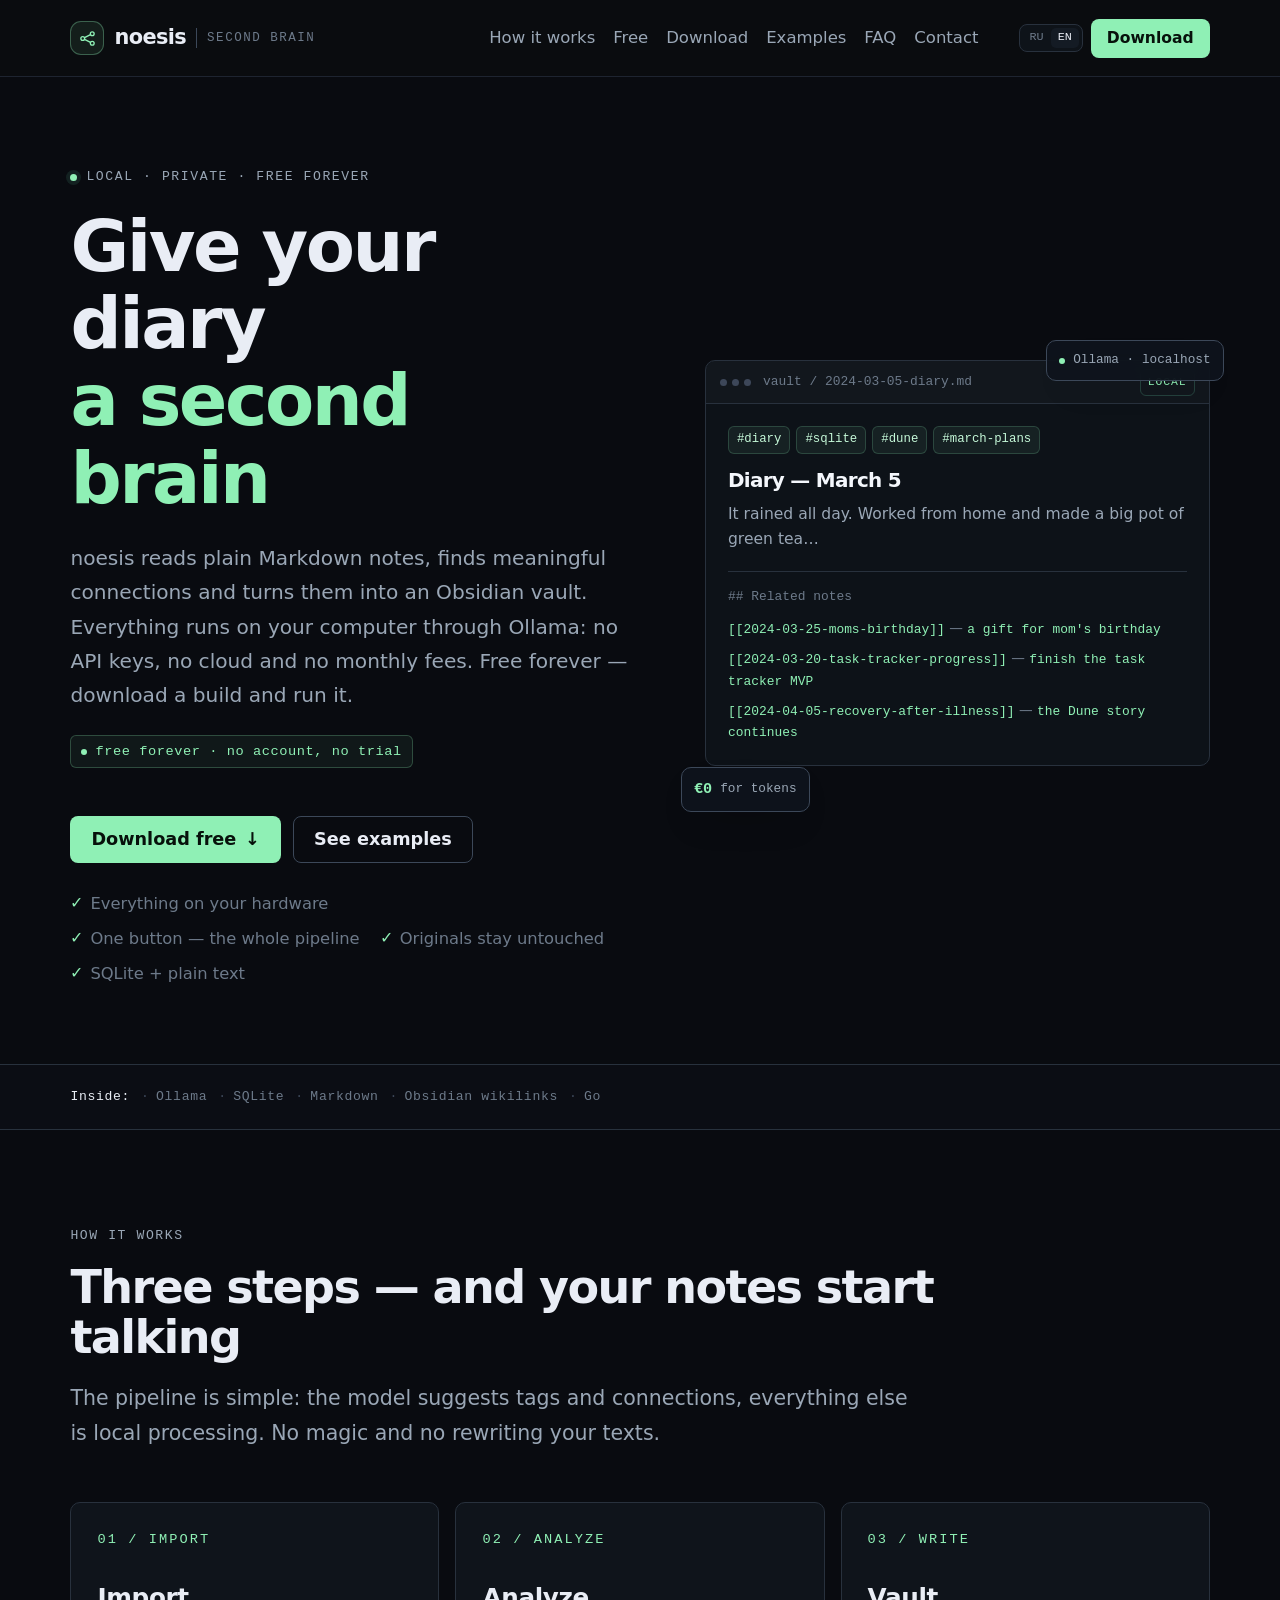
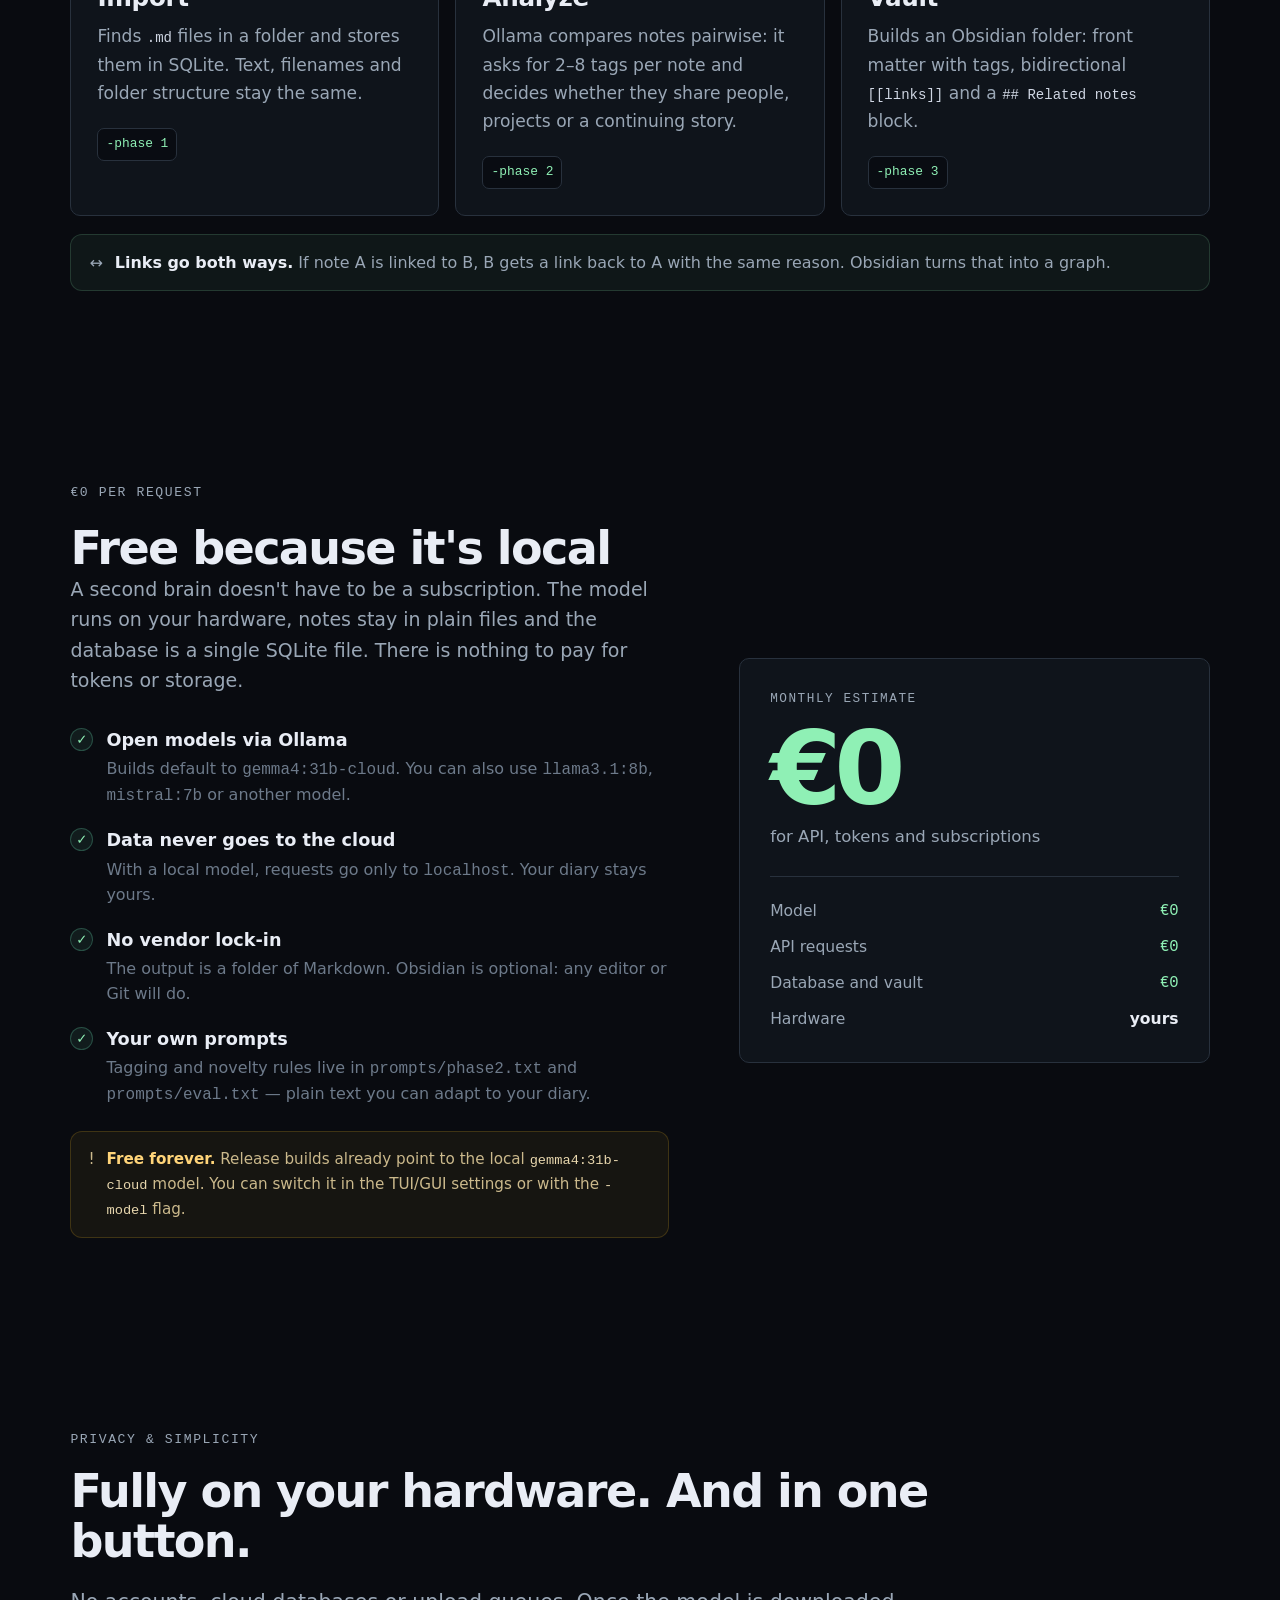
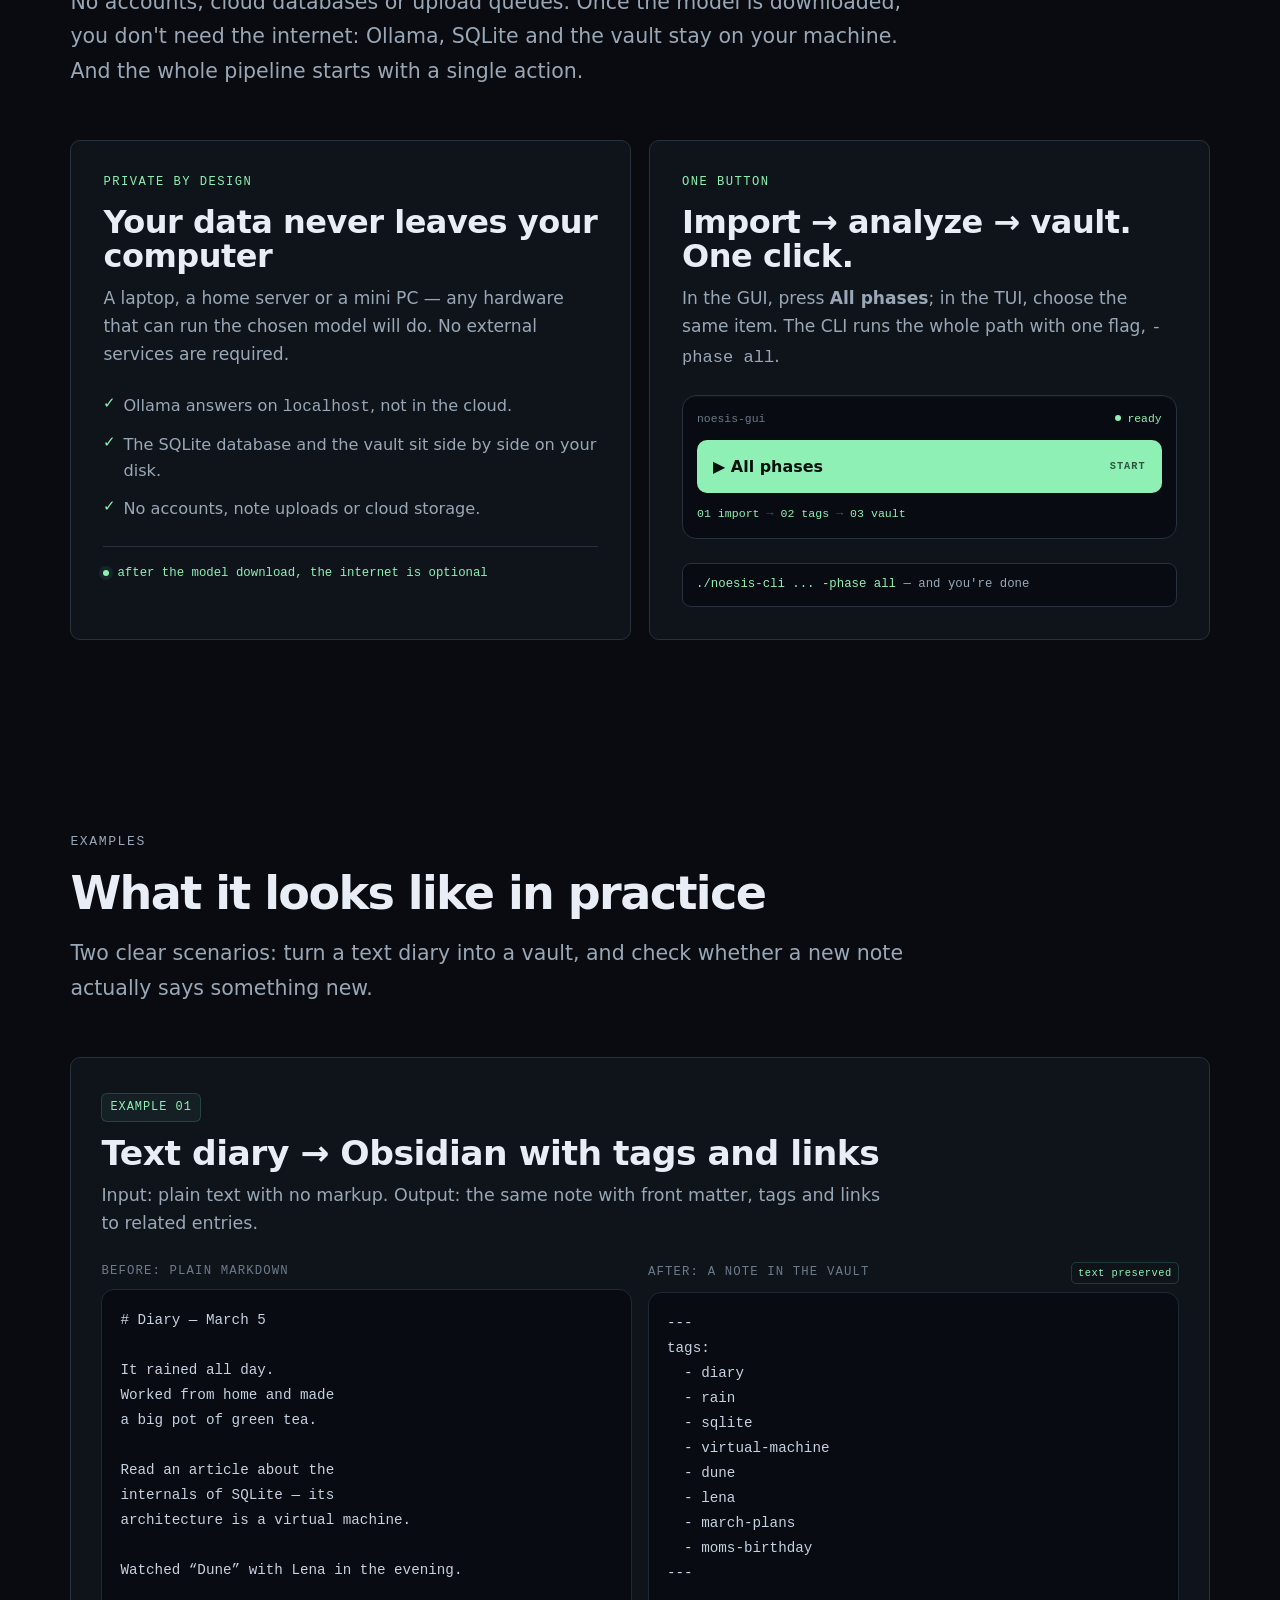
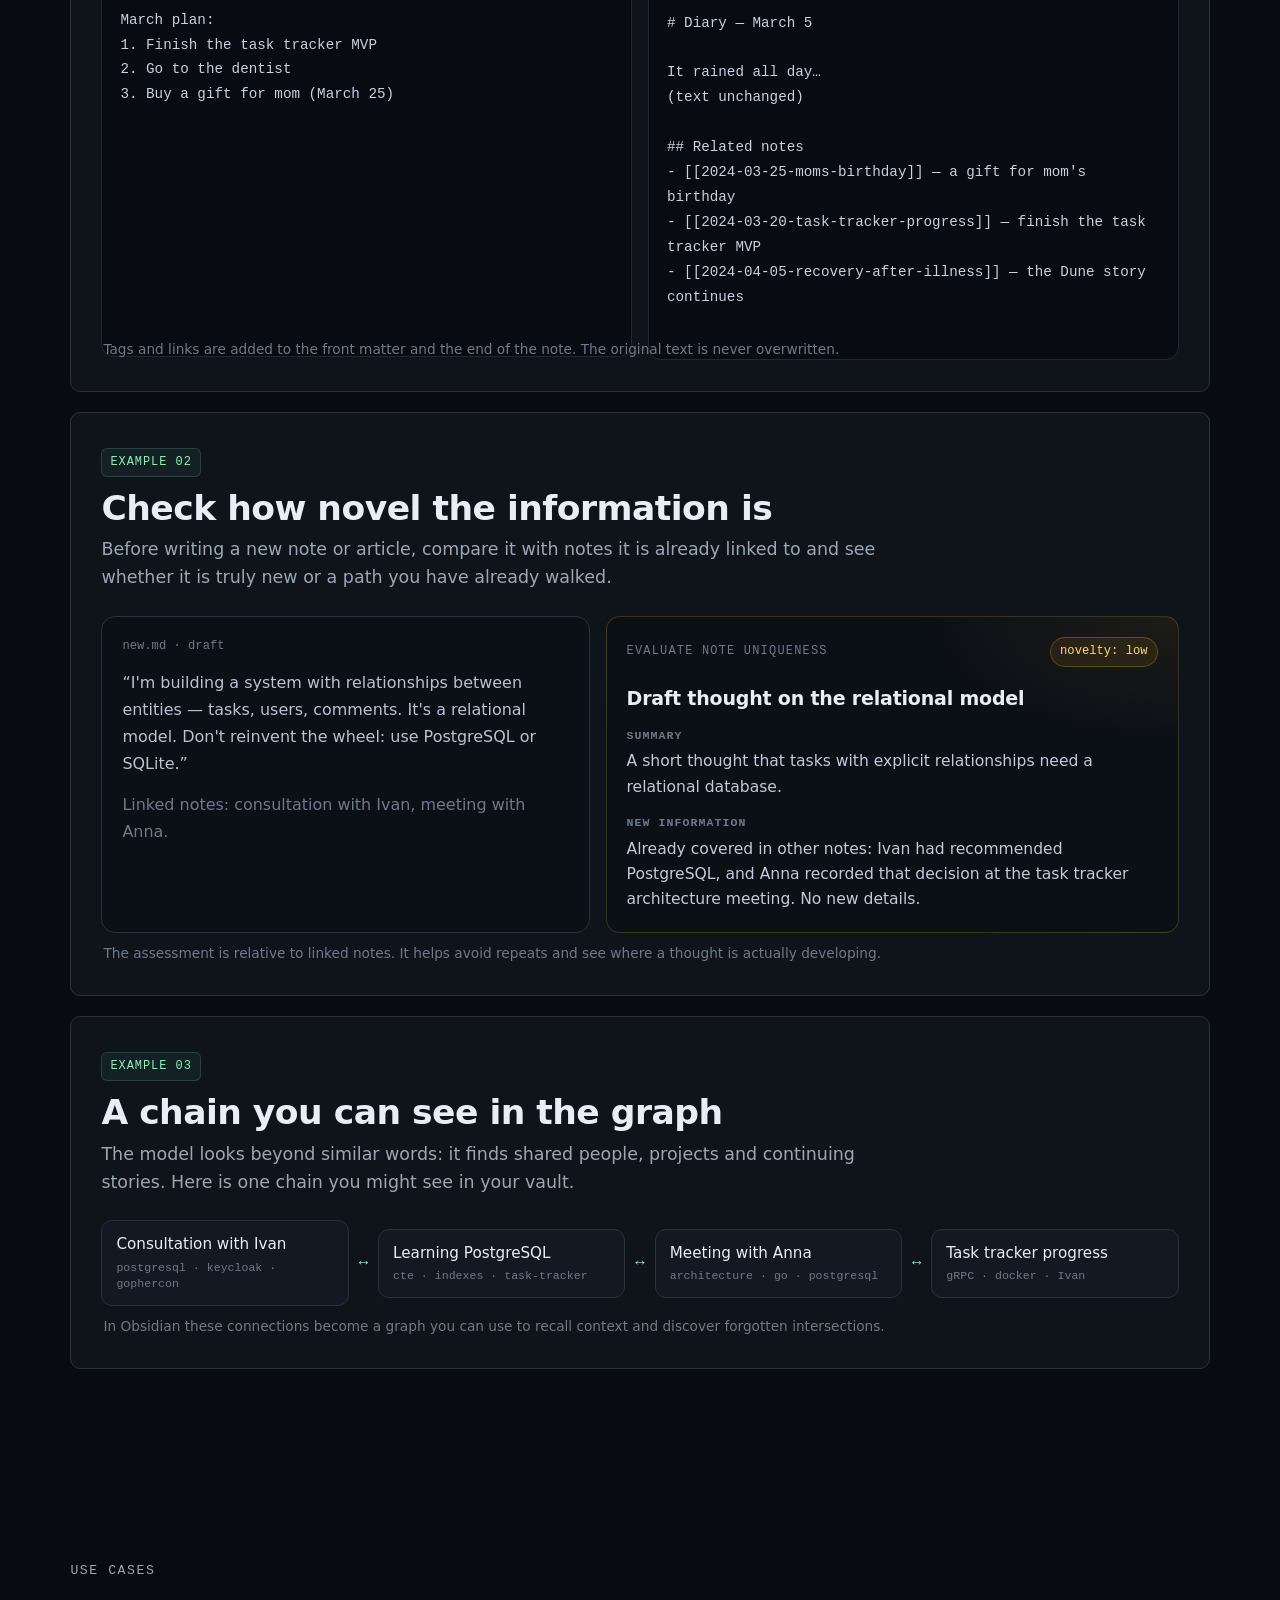
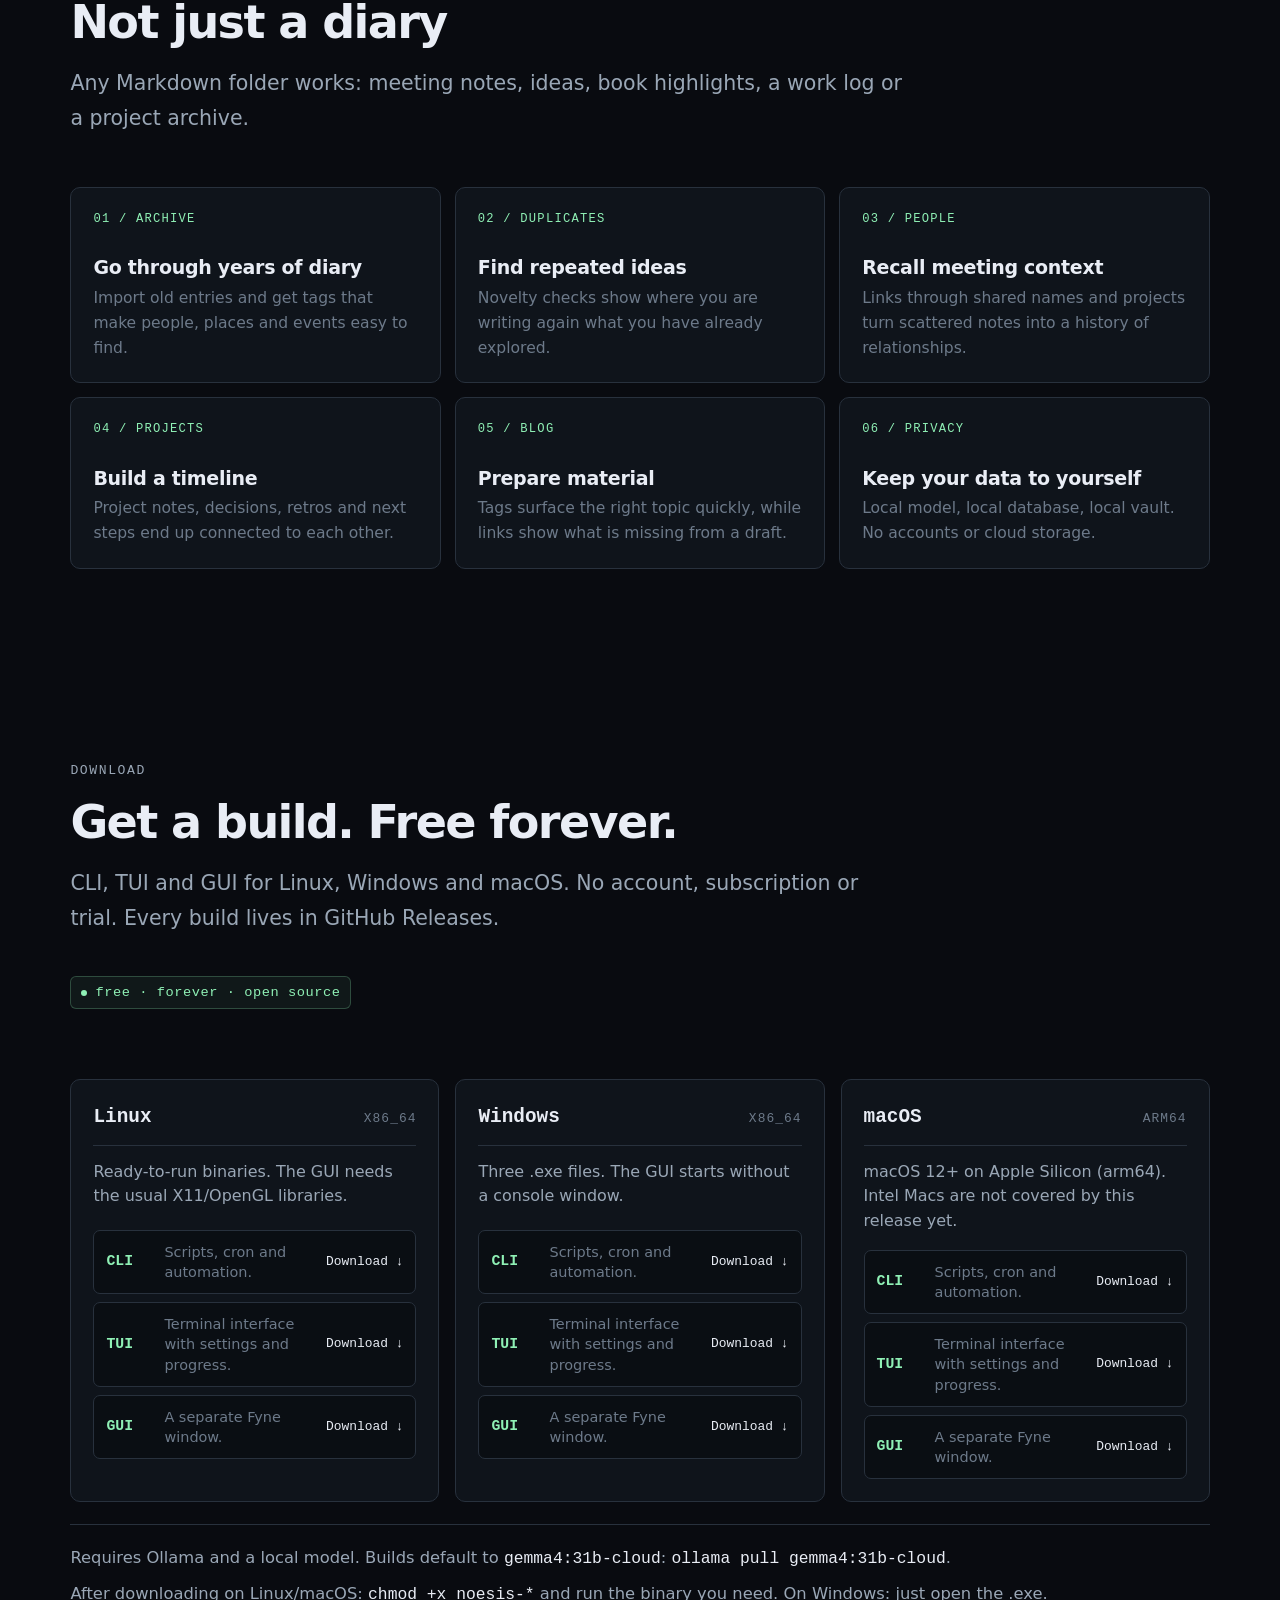
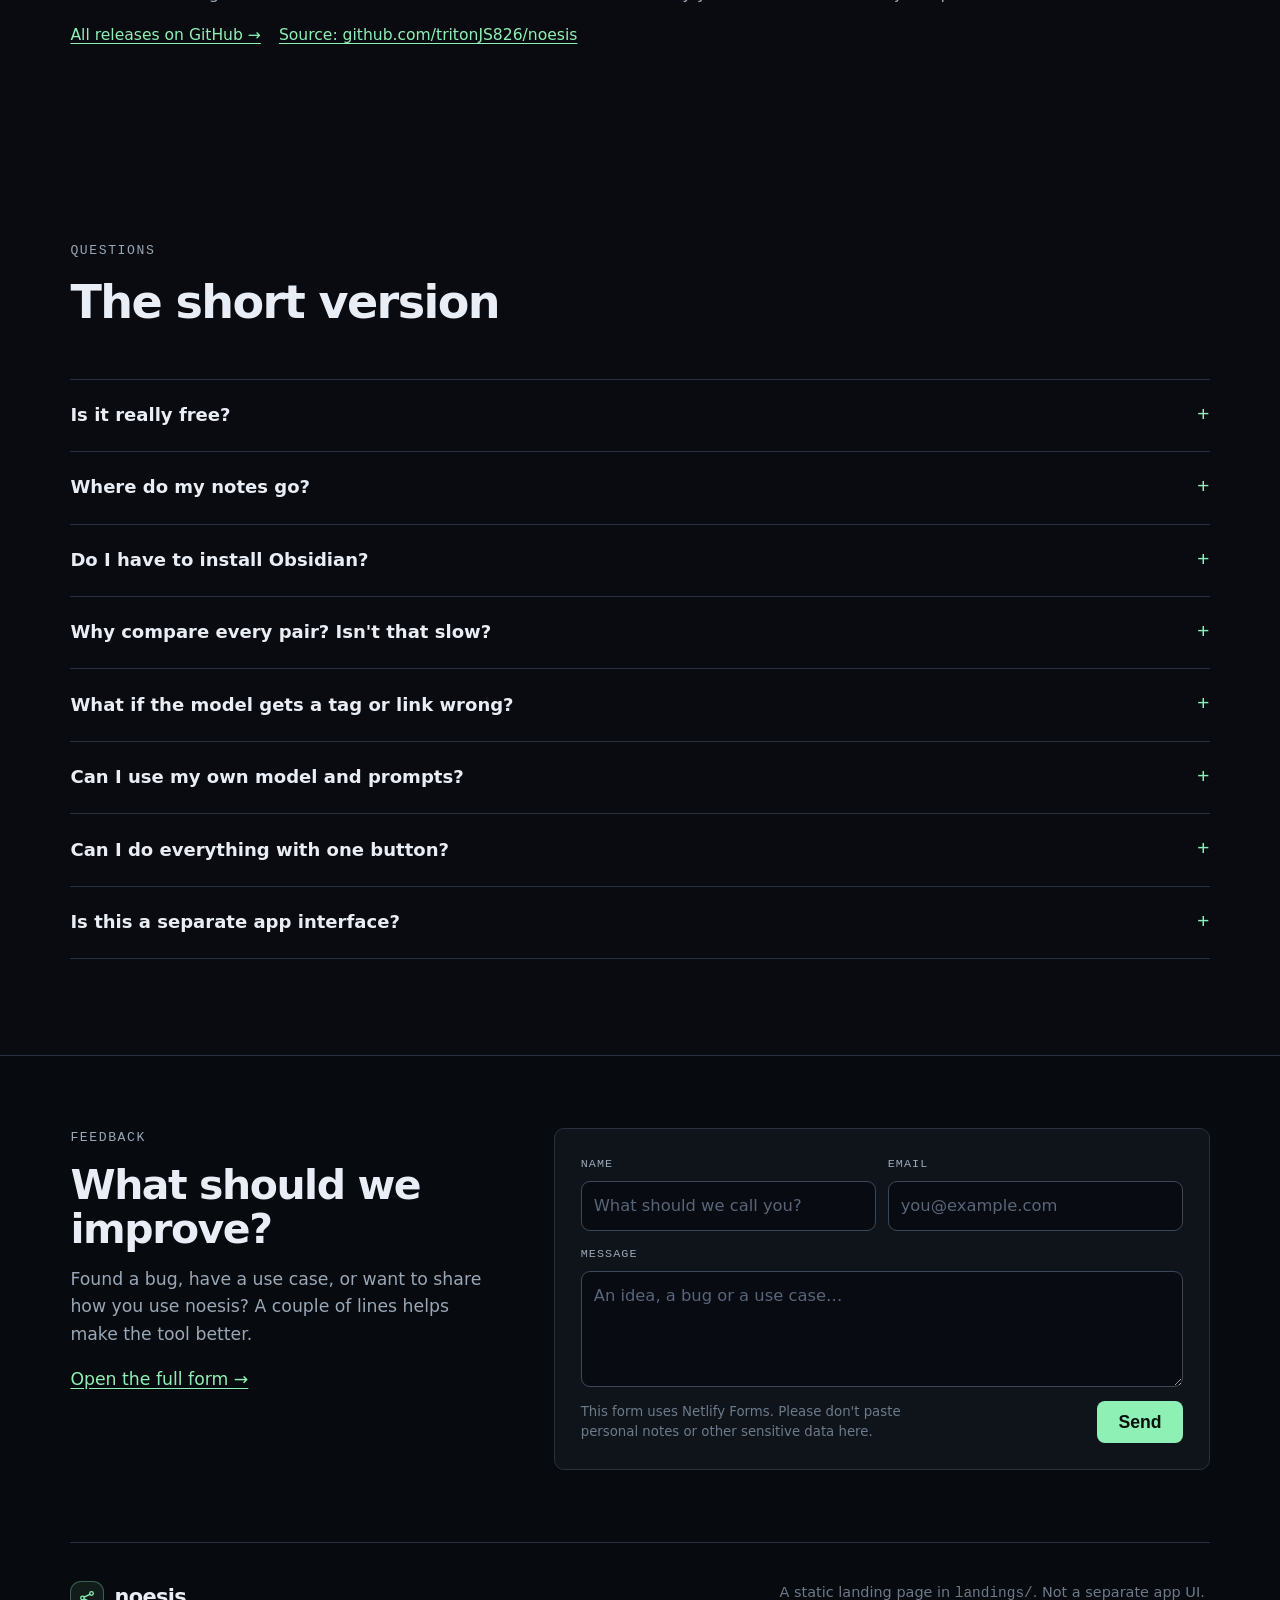
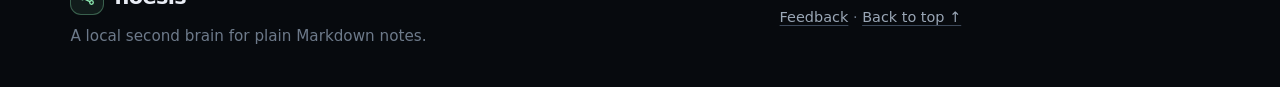
==== commit 6adf85b3: "change default model on gemma4-cloud" ====
--- a/landings/index.html
+++ b/landings/index.html
@@ -160,7 +160,7 @@
           <div class="free-list">
             <div class="free-item">
               <span class="check" aria-hidden="true">✓</span>
-              <div><strong data-i18n="index.free.items.0.title">Открытые модели через Ollama</strong><p data-i18n="index.free.items.0.body">В сборках по умолчанию — qwen2.5:7b.</p></div>
+              <div><strong data-i18n="index.free.items.0.title">Открытые модели через Ollama</strong><p data-i18n="index.free.items.0.body">В сборках по умолчанию — gemma4:31b-cloud.</p></div>
             </div>
             <div class="free-item">
               <span class="check" aria-hidden="true">✓</span>
@@ -178,7 +178,7 @@
 
           <div class="callout">
             <span aria-hidden="true">!</span>
-            <span data-i18n="index.free.callout"><strong>Бесплатно навсегда.</strong> В релизных сборках уже прописана локальная qwen2.5:7b.</span>
+            <span data-i18n="index.free.callout"><strong>Бесплатно навсегда.</strong> В релизных сборках уже прописана локальная gemma4:31b-cloud.</span>
           </div>
         </div>
 
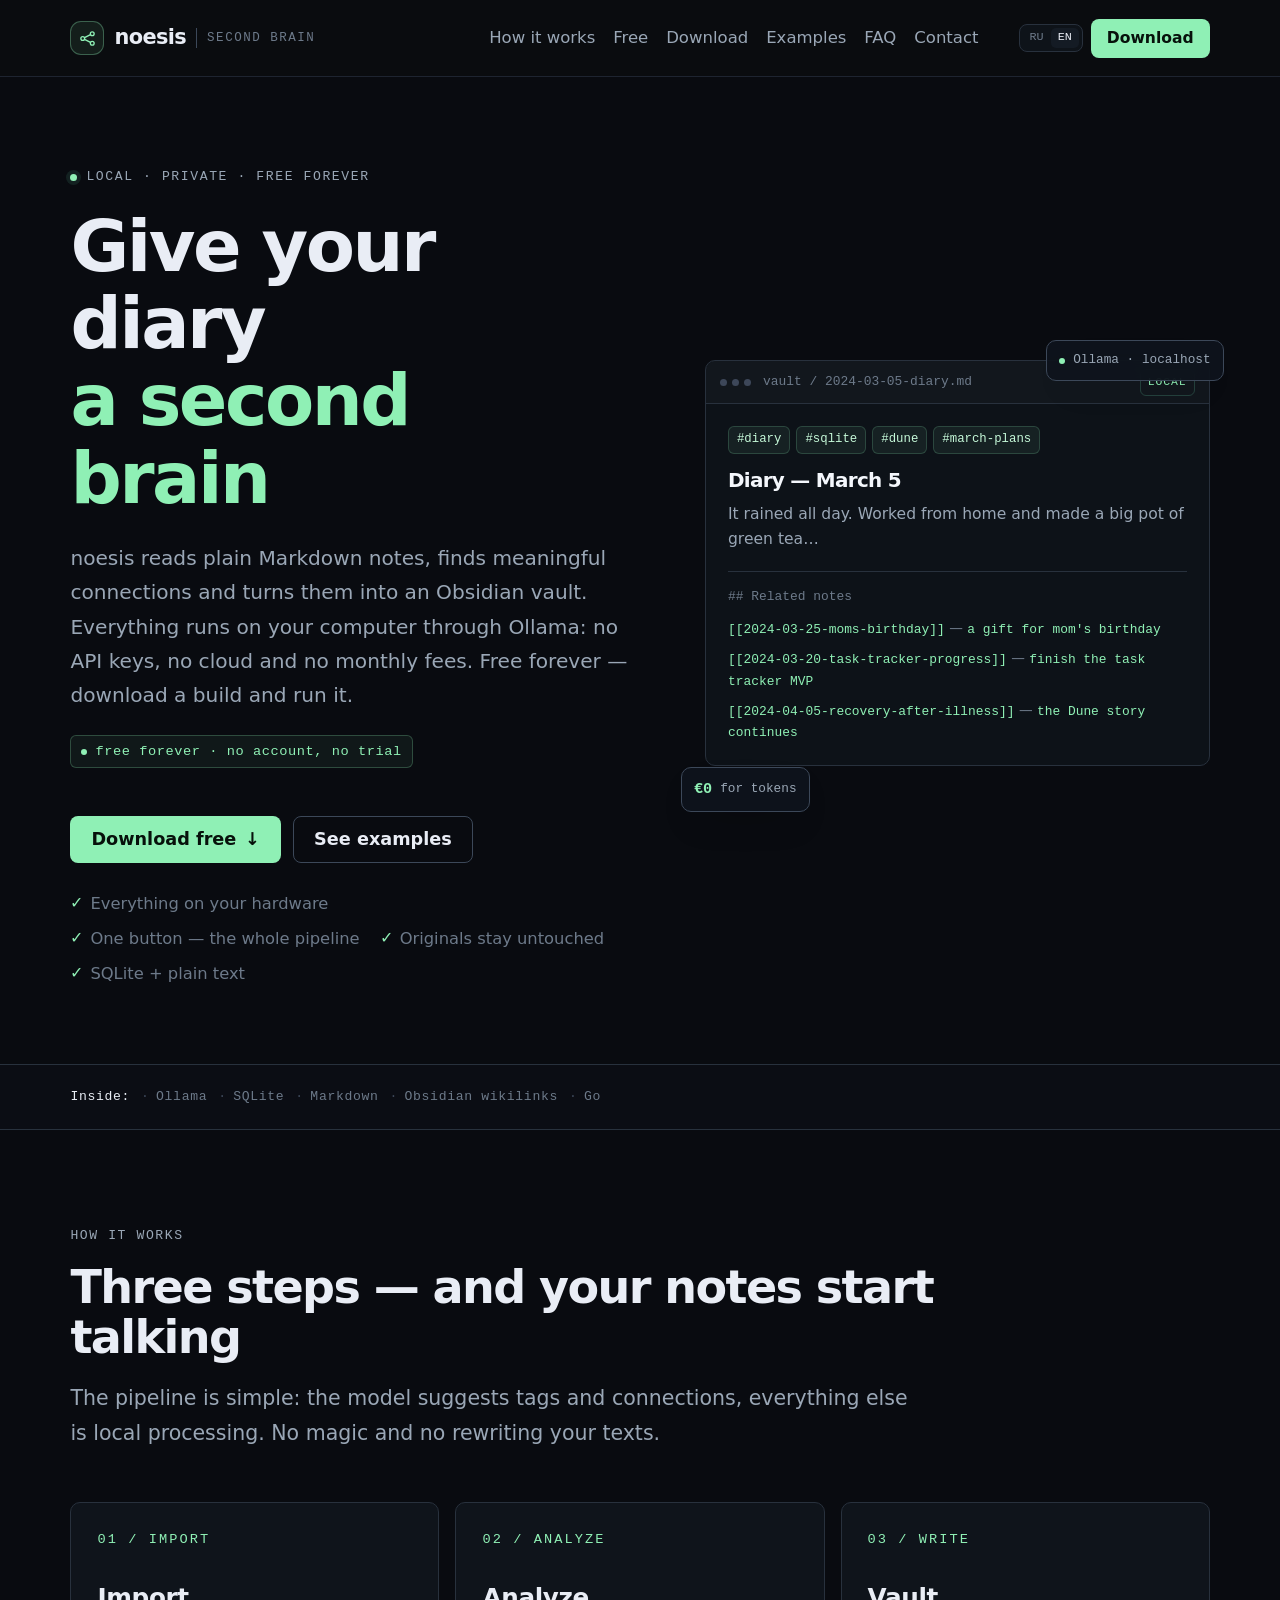
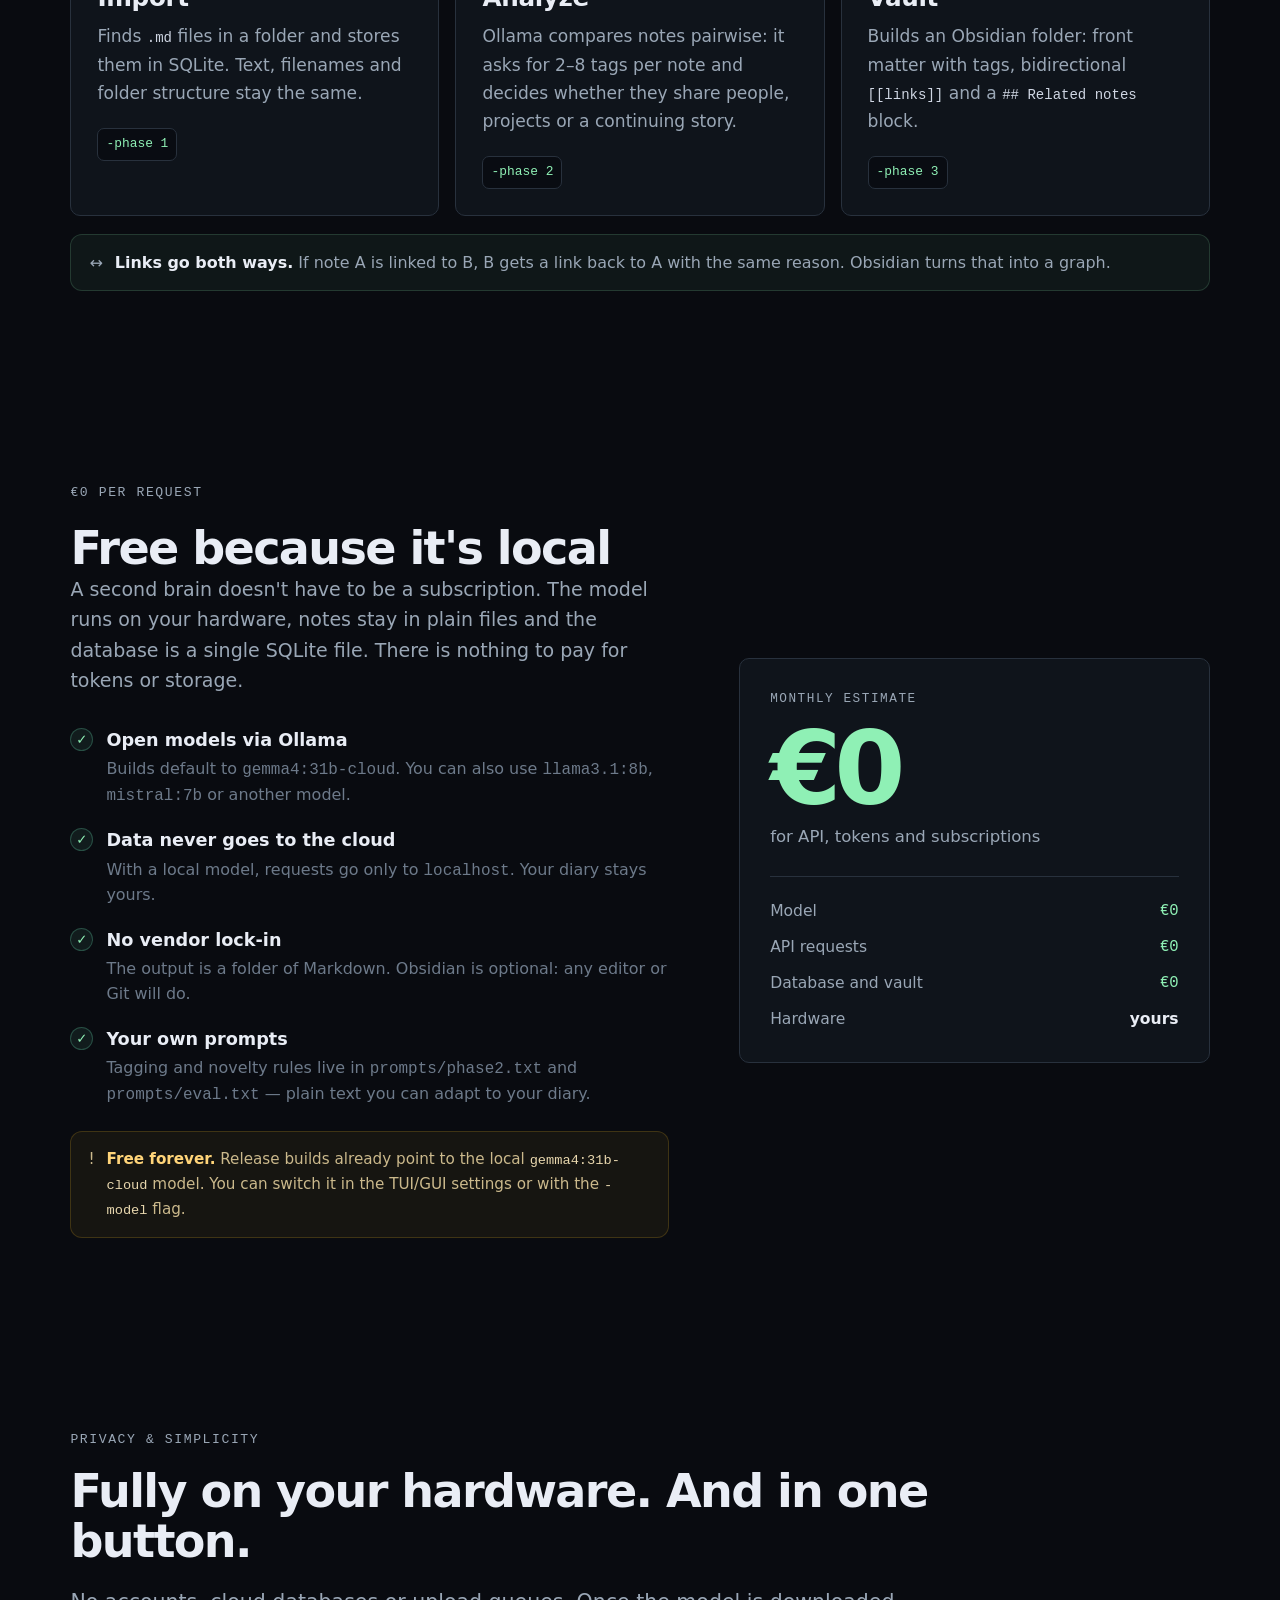
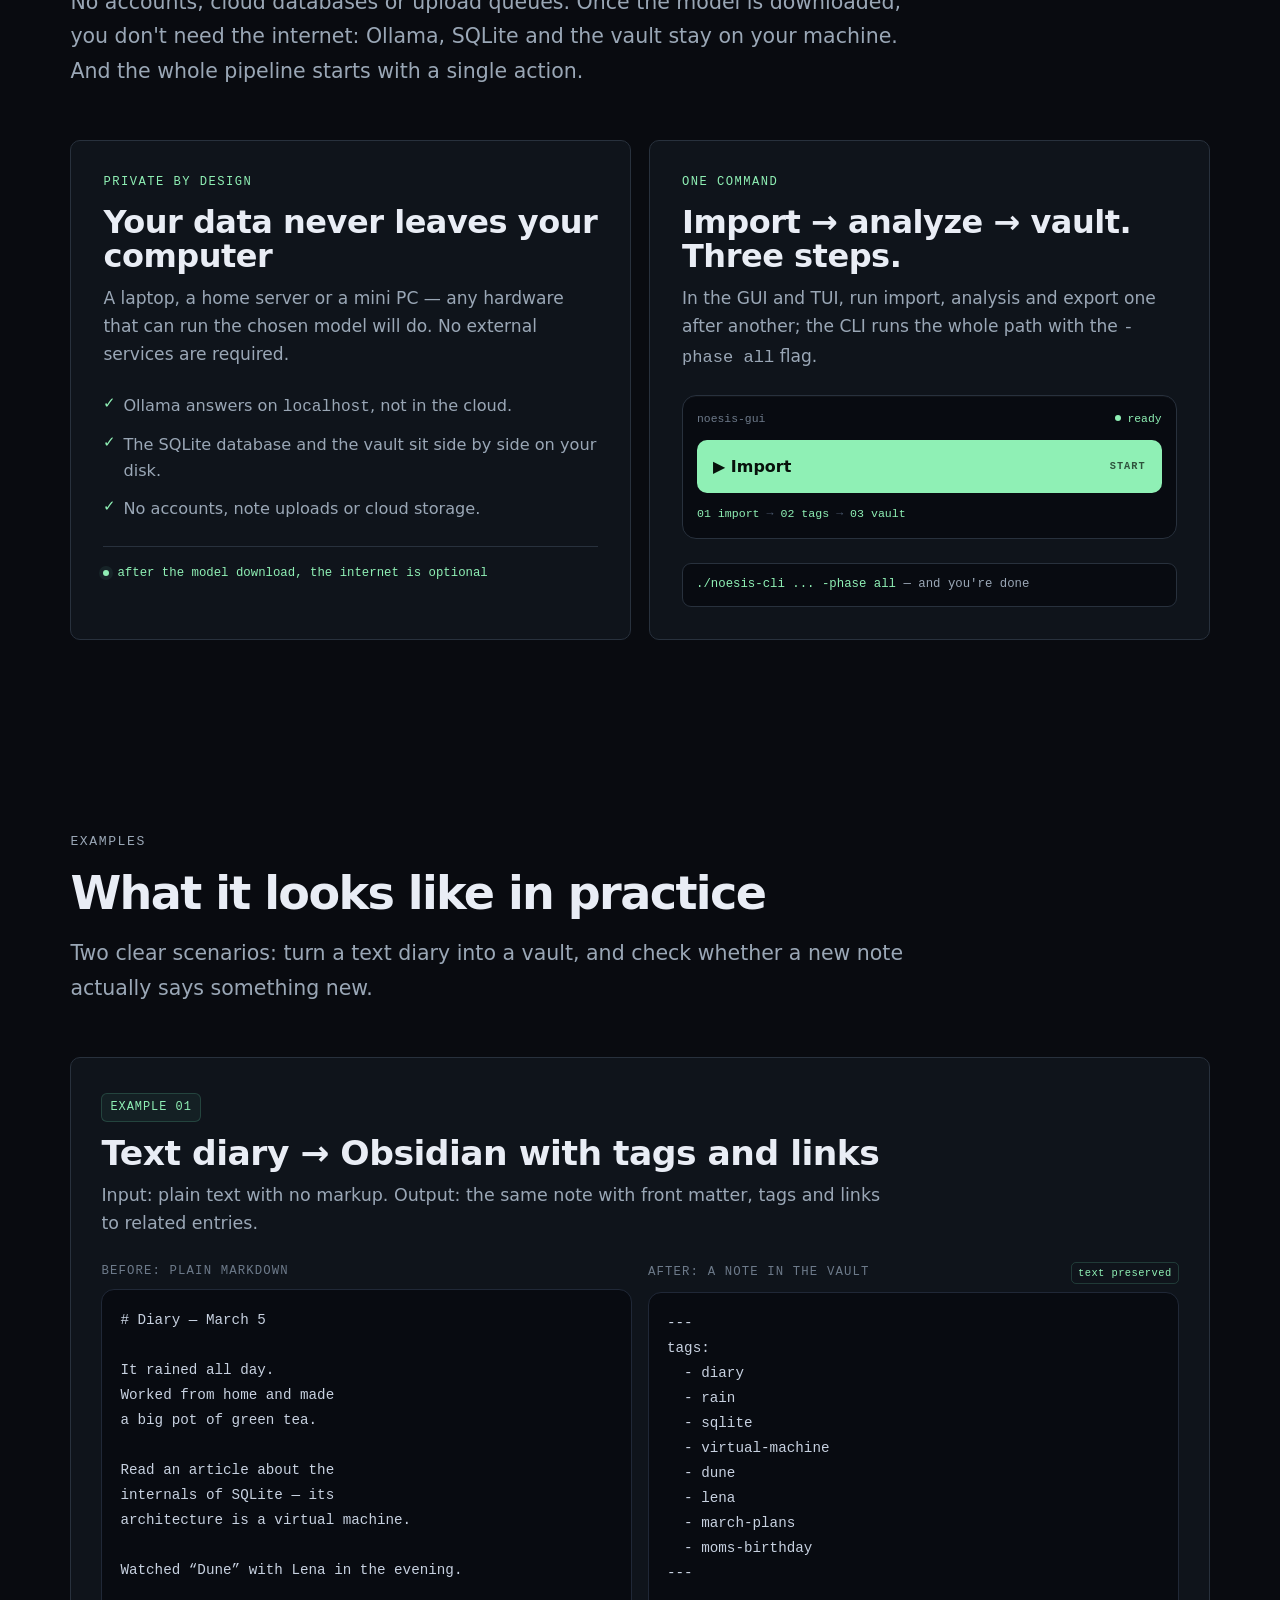
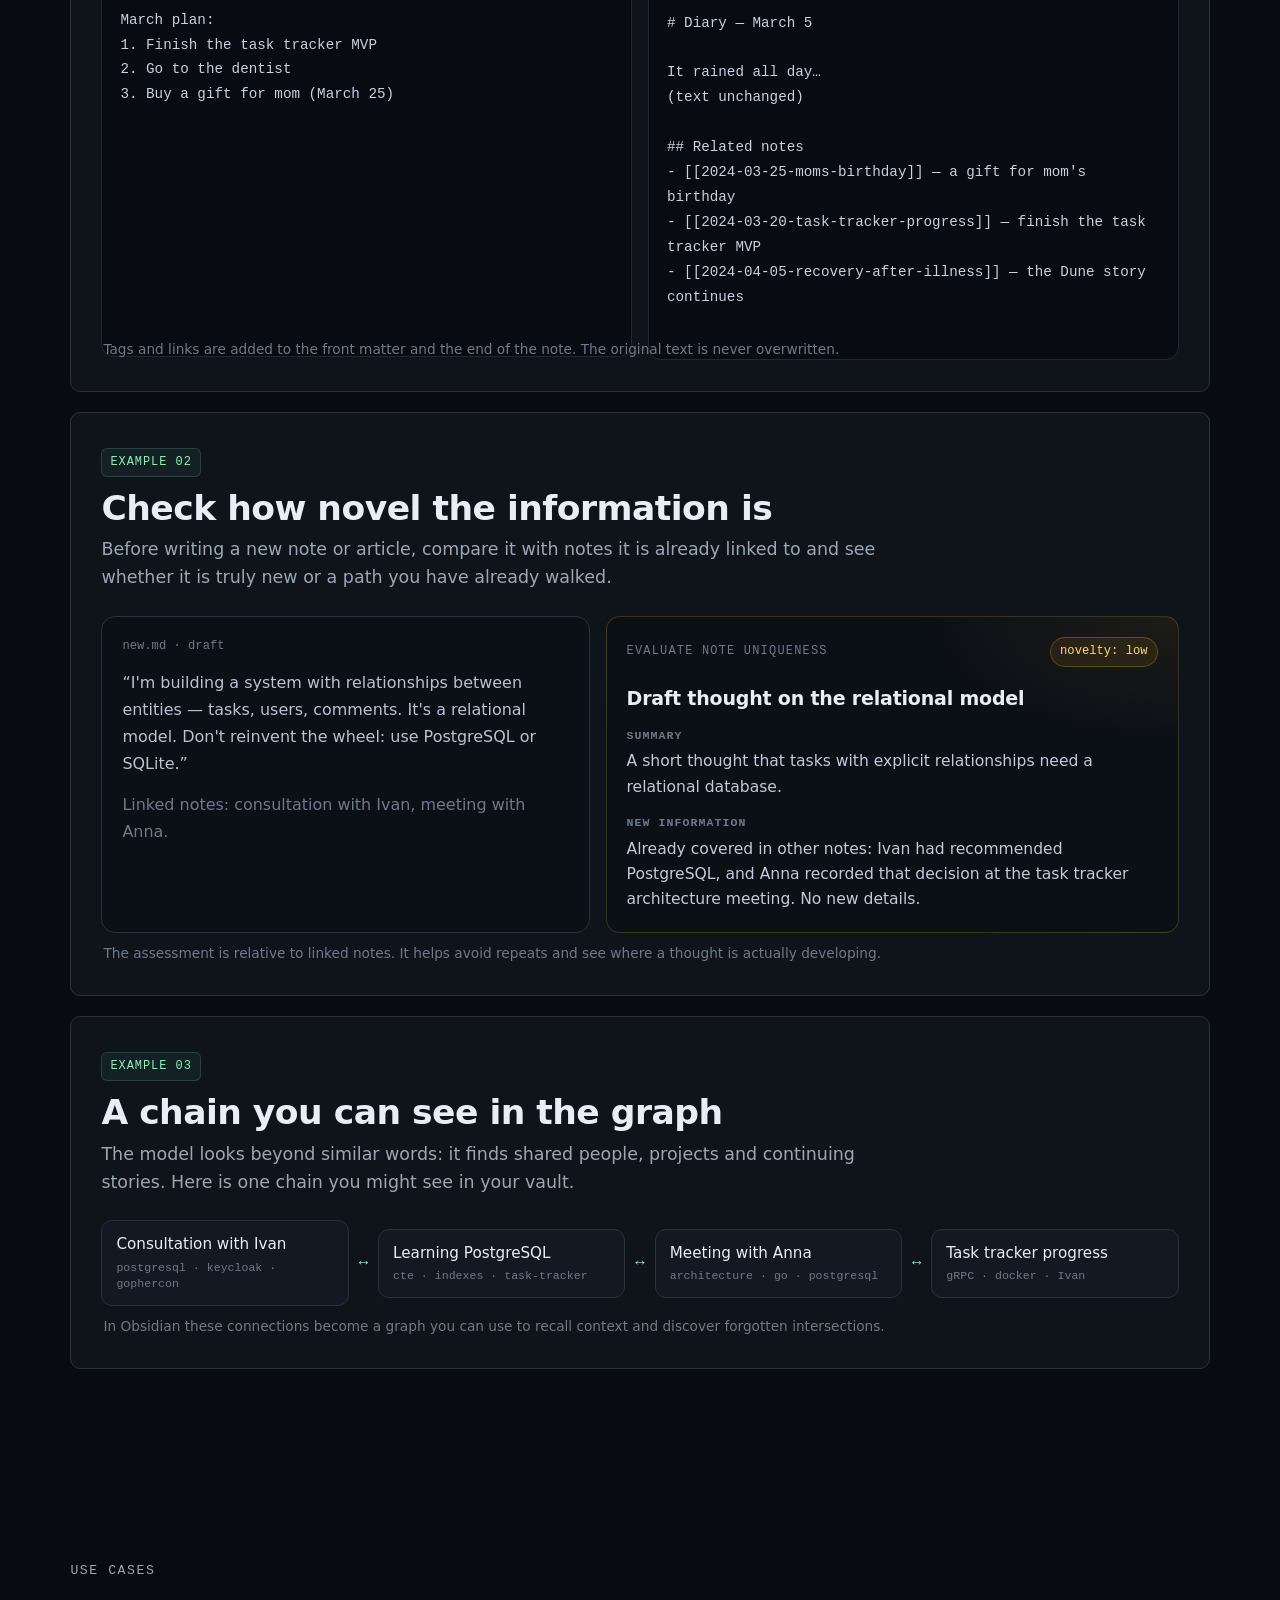
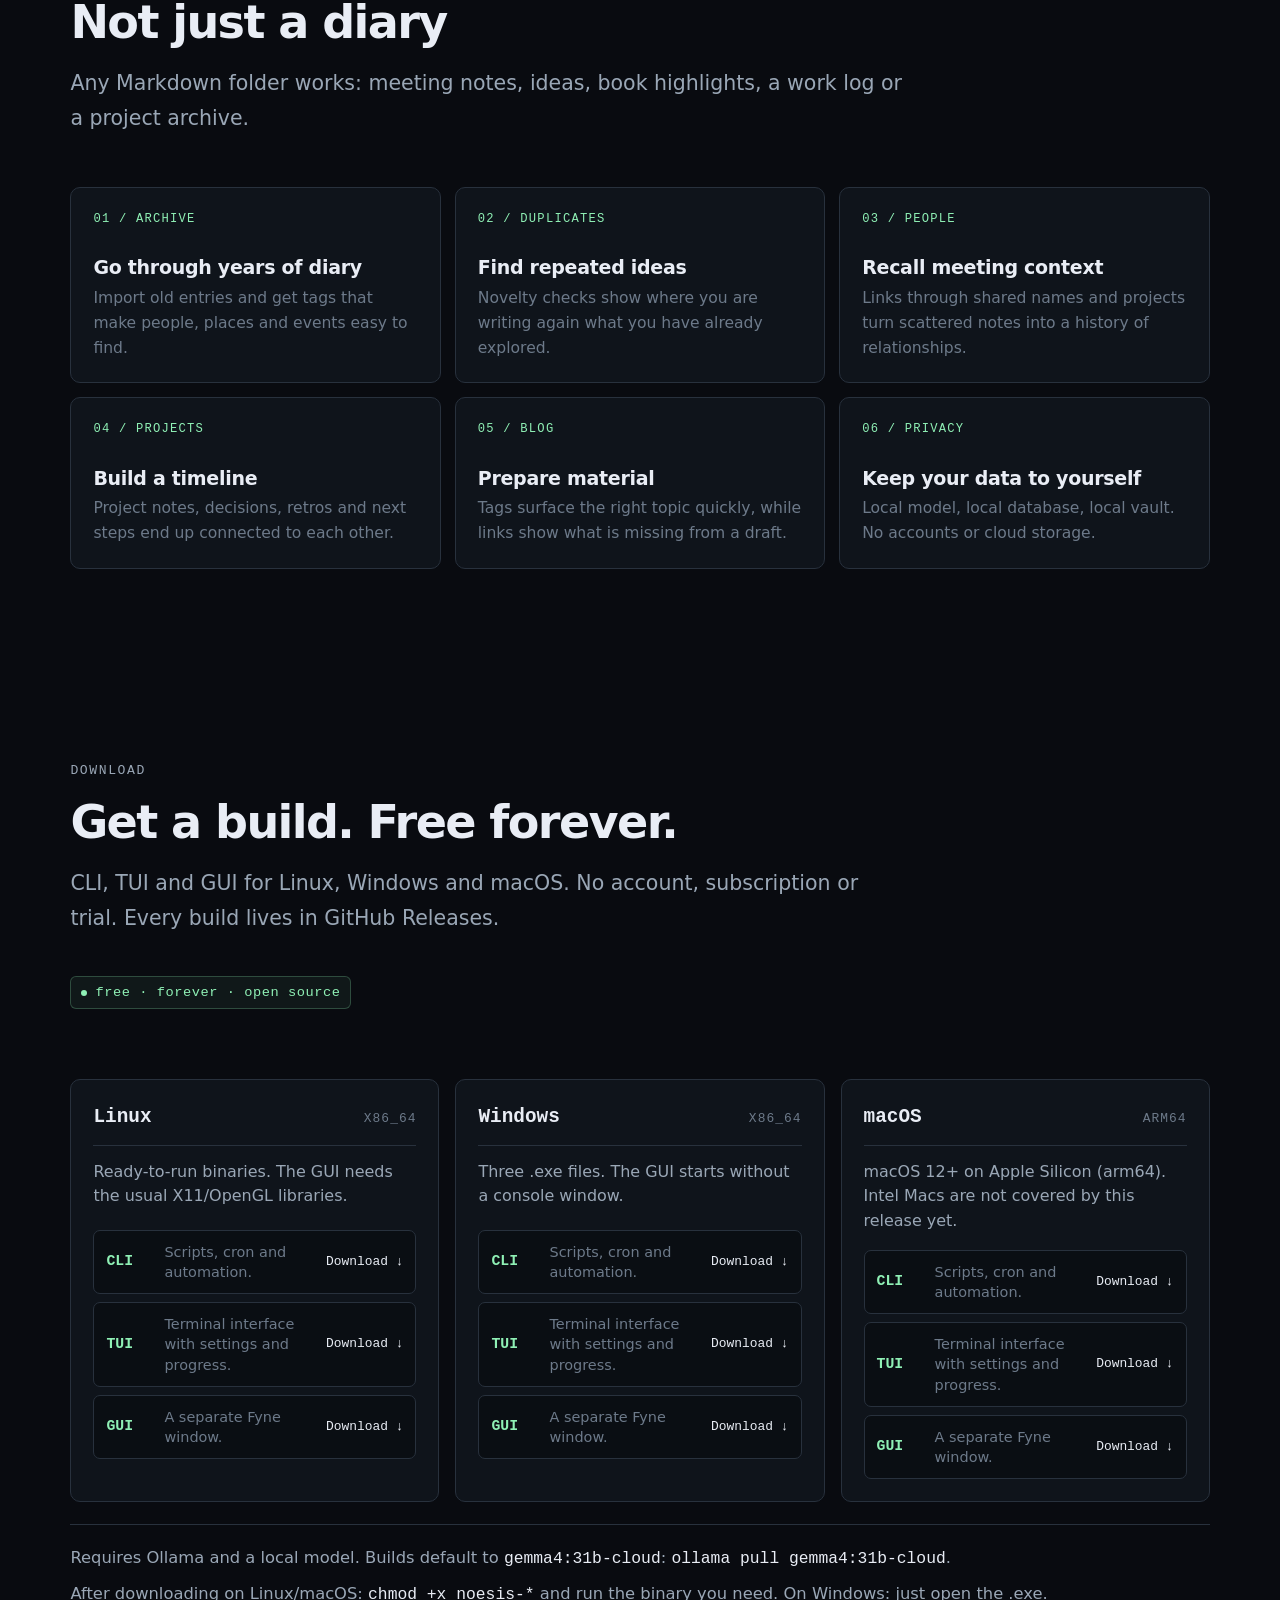
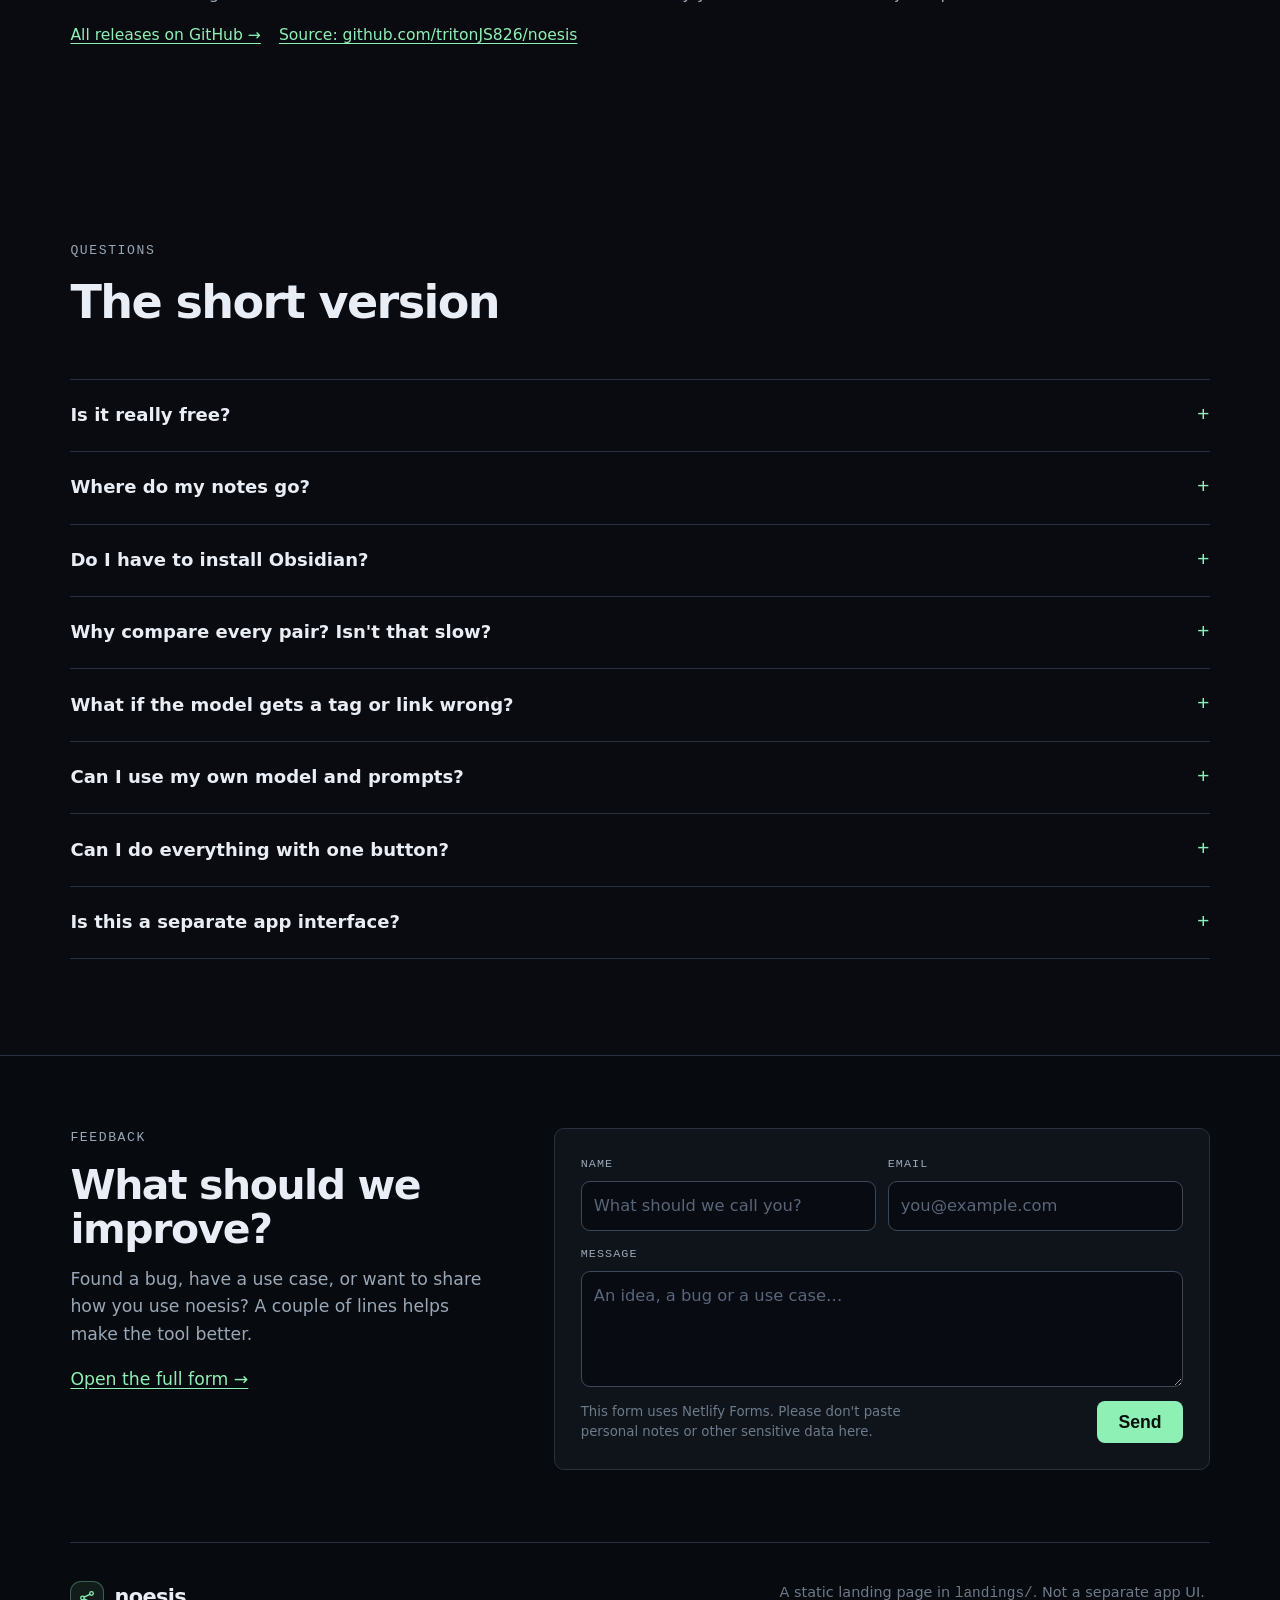
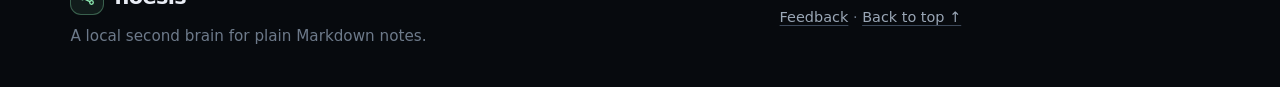
==== commit 13e8dc39: "added navigation through db" ====
--- a/landings/index.html
+++ b/landings/index.html
@@ -219,10 +219,10 @@
         <article class="oneclick-card">
           <div class="oneclick-kicker" data-i18n="index.privacy.card2.kicker">one button</div>
           <h3 data-i18n="index.privacy.card2.title">Импорт → анализ → vault. Одна кнопка.</h3>
-          <p data-i18n="index.privacy.card2.body">В GUI нажмите All phases; в TUI выберите тот же пункт.</p>
+          <p data-i18n="index.privacy.card2.body">В GUI и TUI запустите импорт, анализ и экспорт по очереди; CLI выполняет весь путь флагом -phase all.</p>
           <div class="demo" aria-hidden="true">
             <div class="demo-bar"><span>noesis-gui</span><span class="demo-live">ready</span></div>
-            <div class="demo-button"><span>▶ All phases</span><small>start</small></div>
+            <div class="demo-button"><span>▶ Import</span><small>start</small></div>
             <div class="demo-flow"><b>01 import</b><span class="arrow">→</span><b>02 tags</b><span class="arrow">→</span><b>03 vault</b></div>
           </div>
           <div class="oneclick-code"><b data-i18n="index.privacy.card2.code">./noesis-cli ... -phase all</b> — <span data-i18n="index.privacy.card2.done">и готово</span></div>
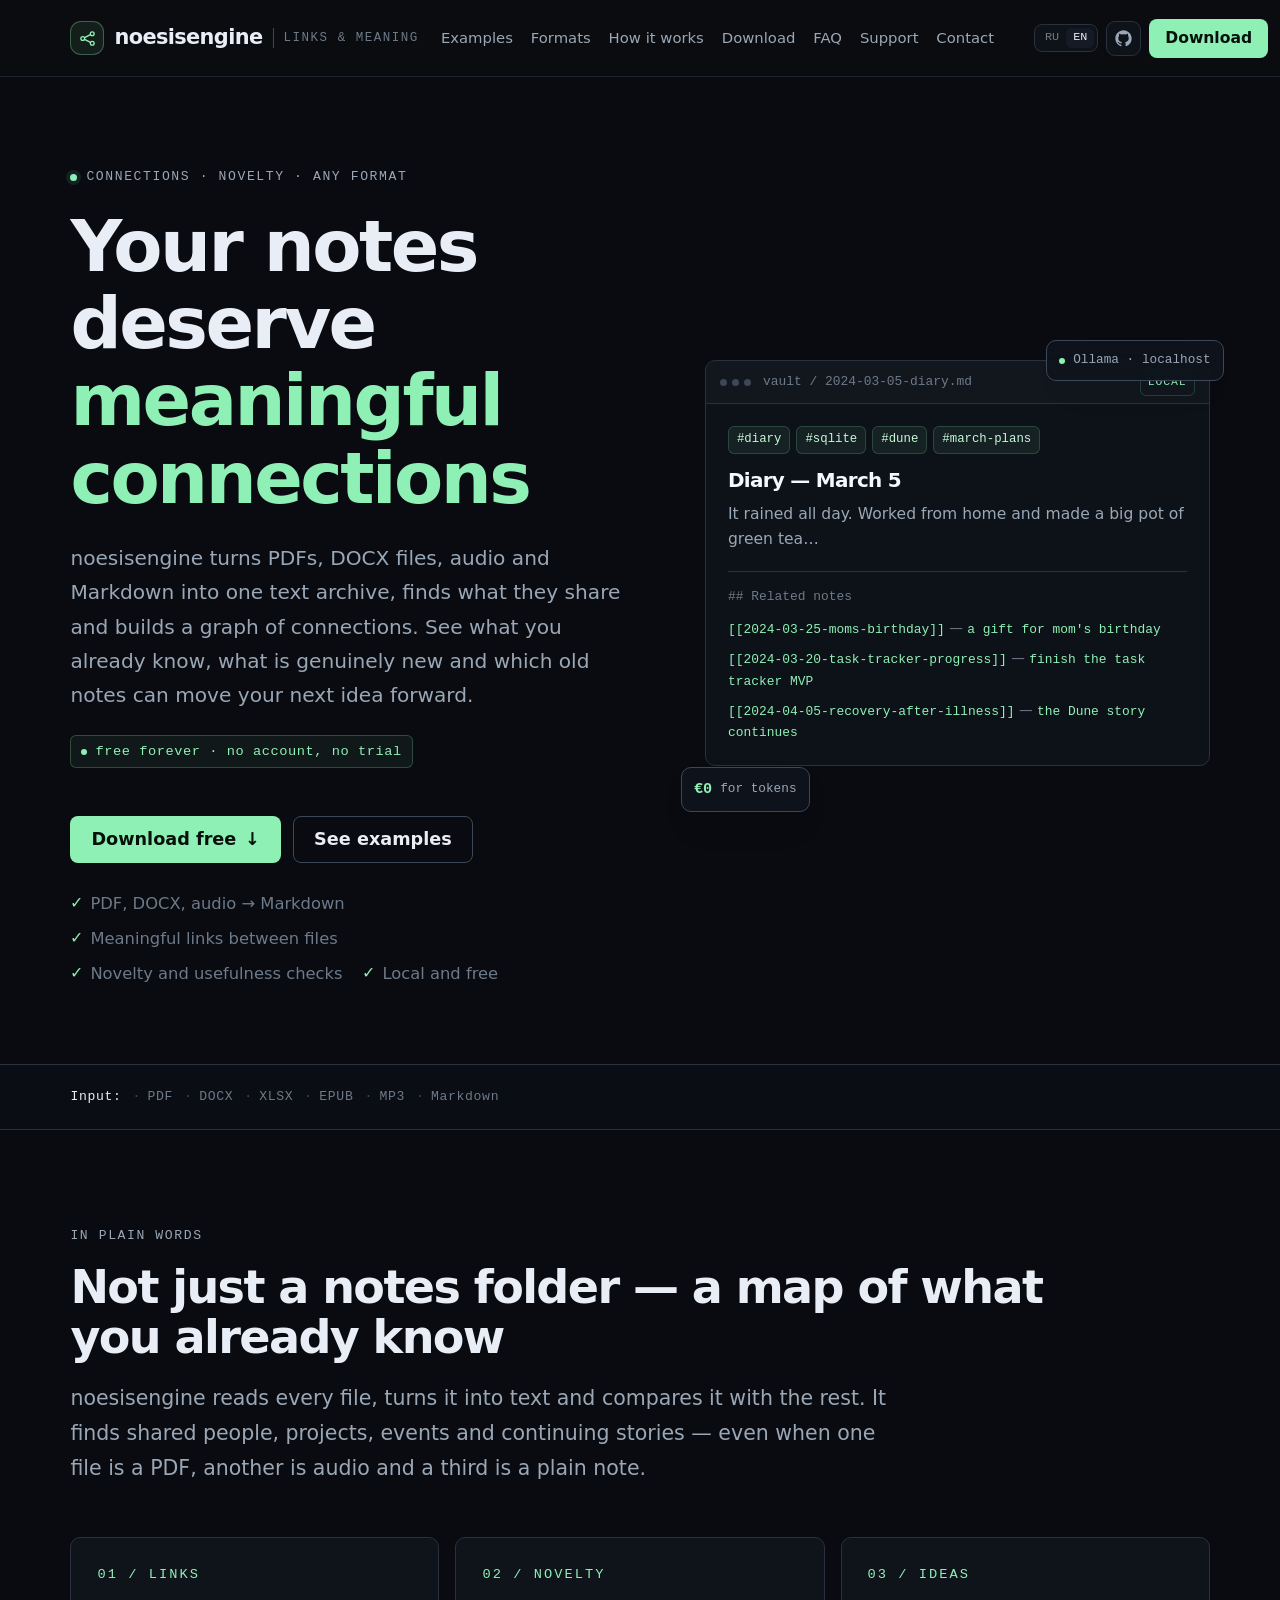
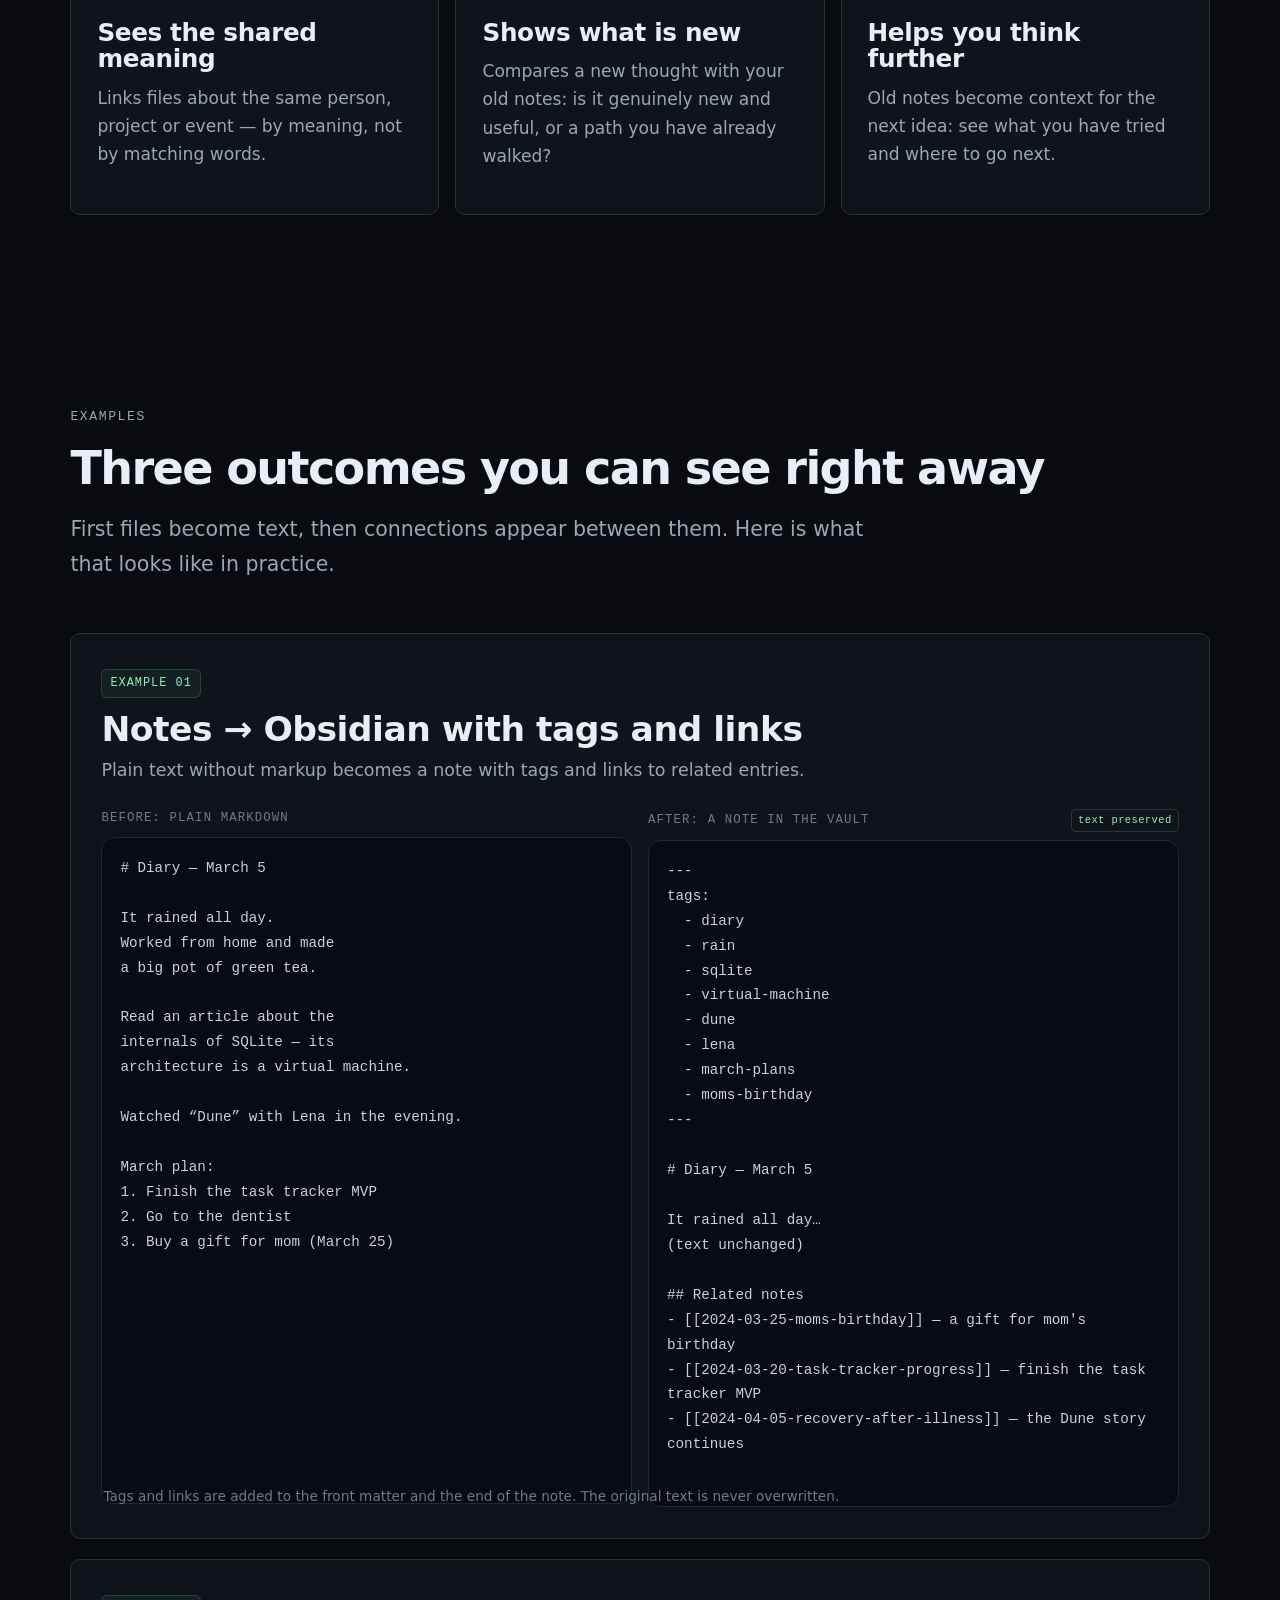
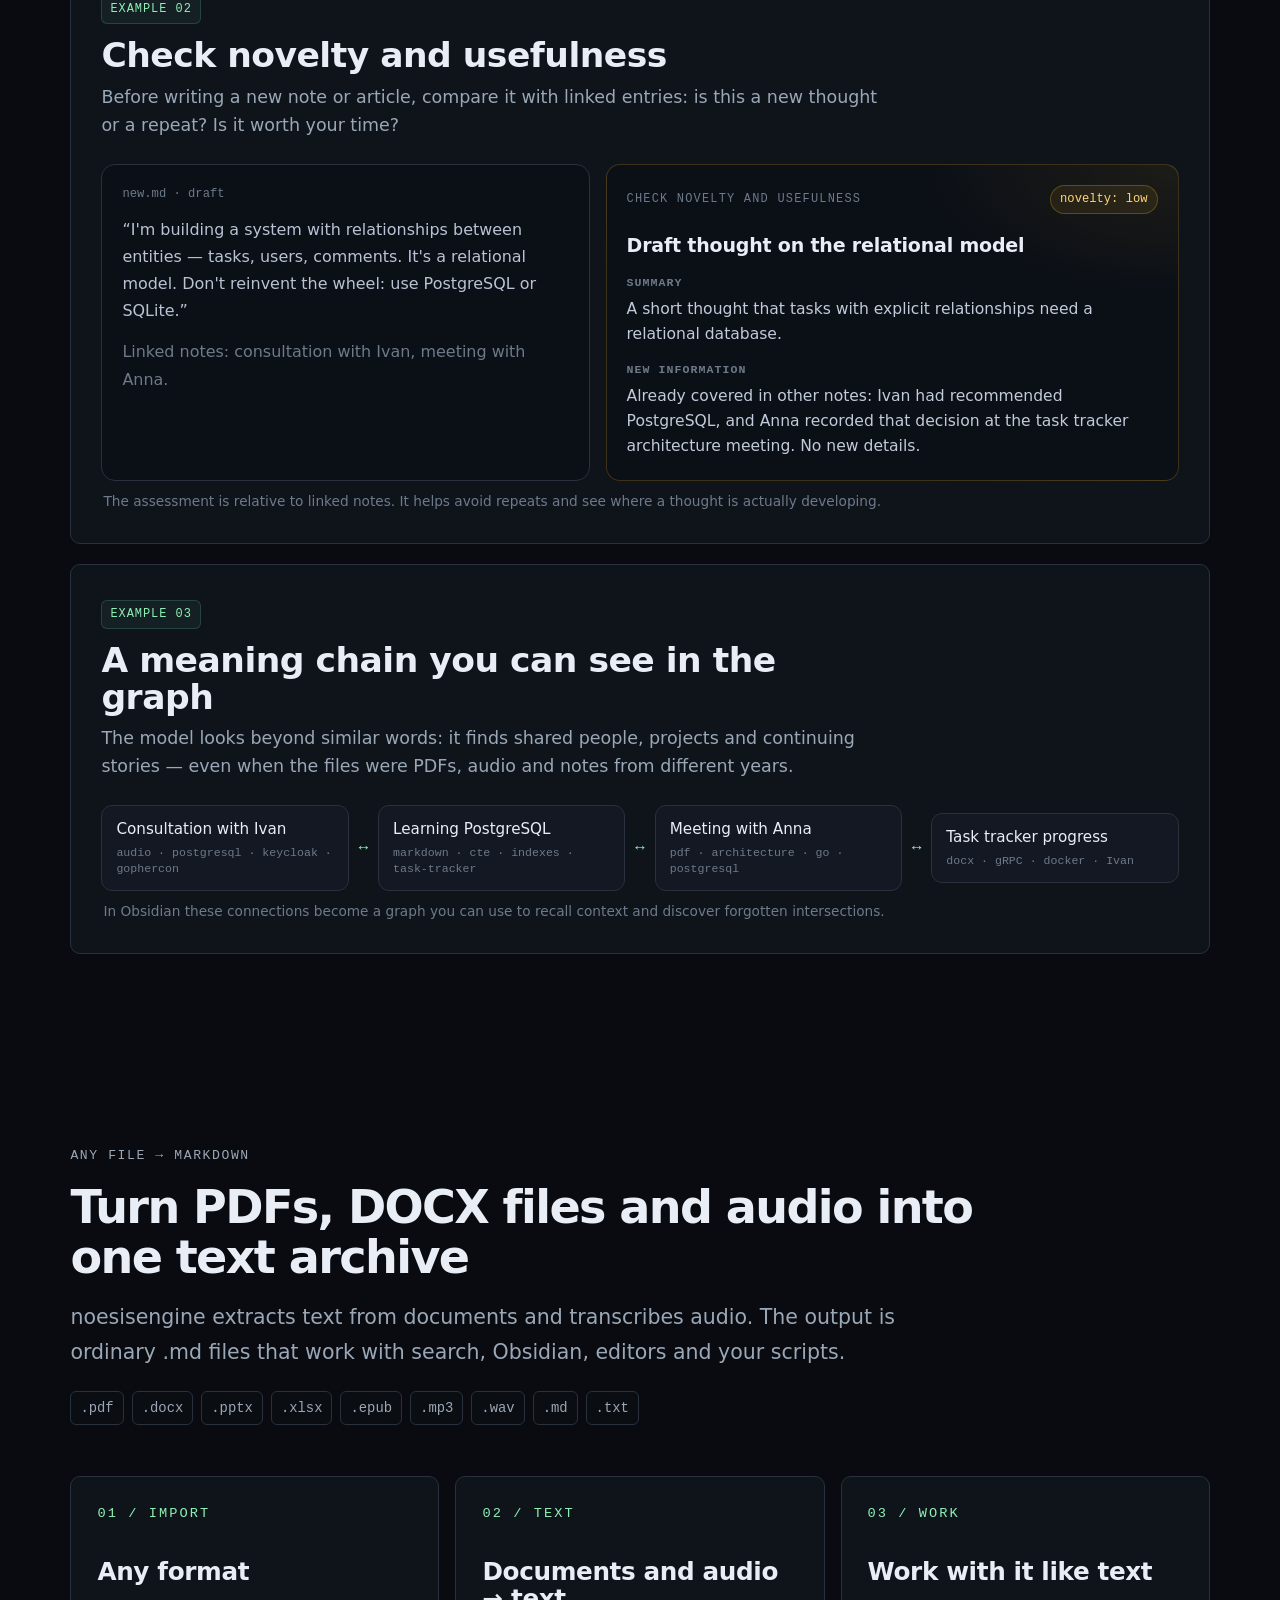
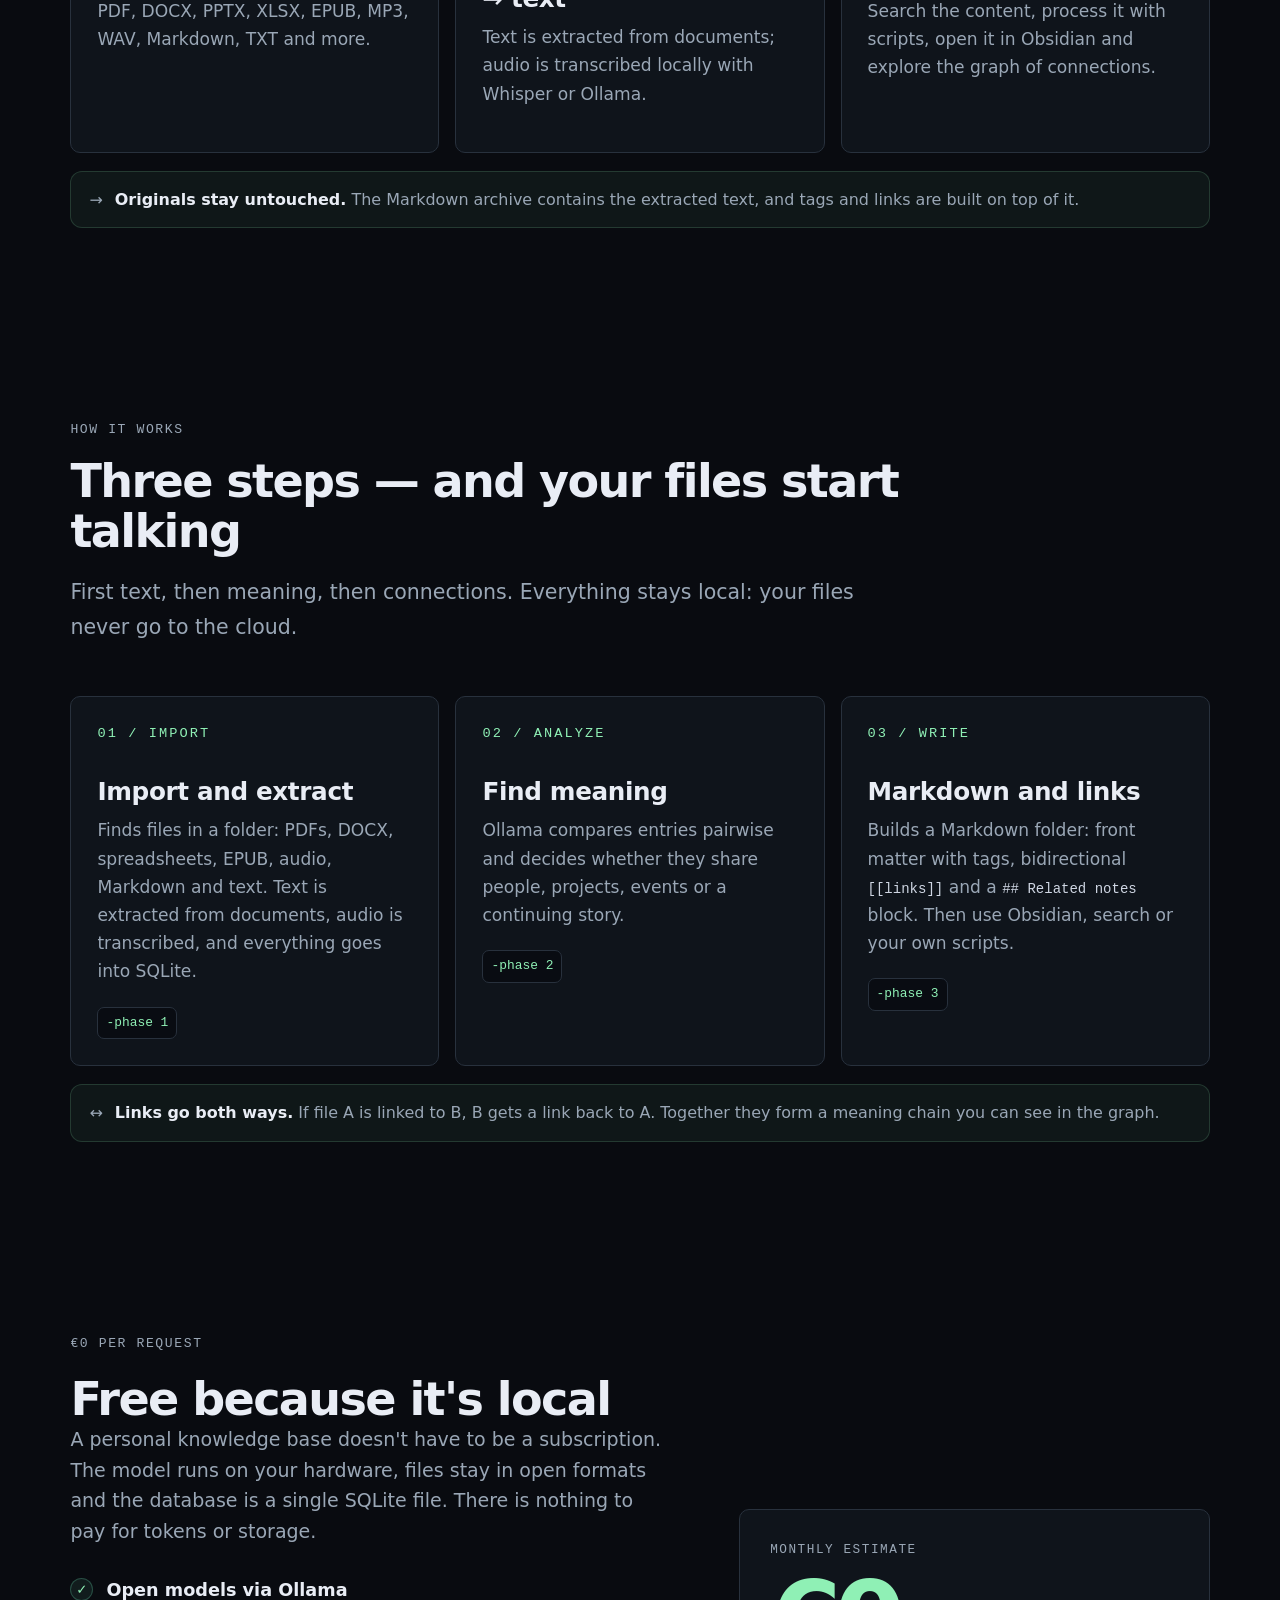
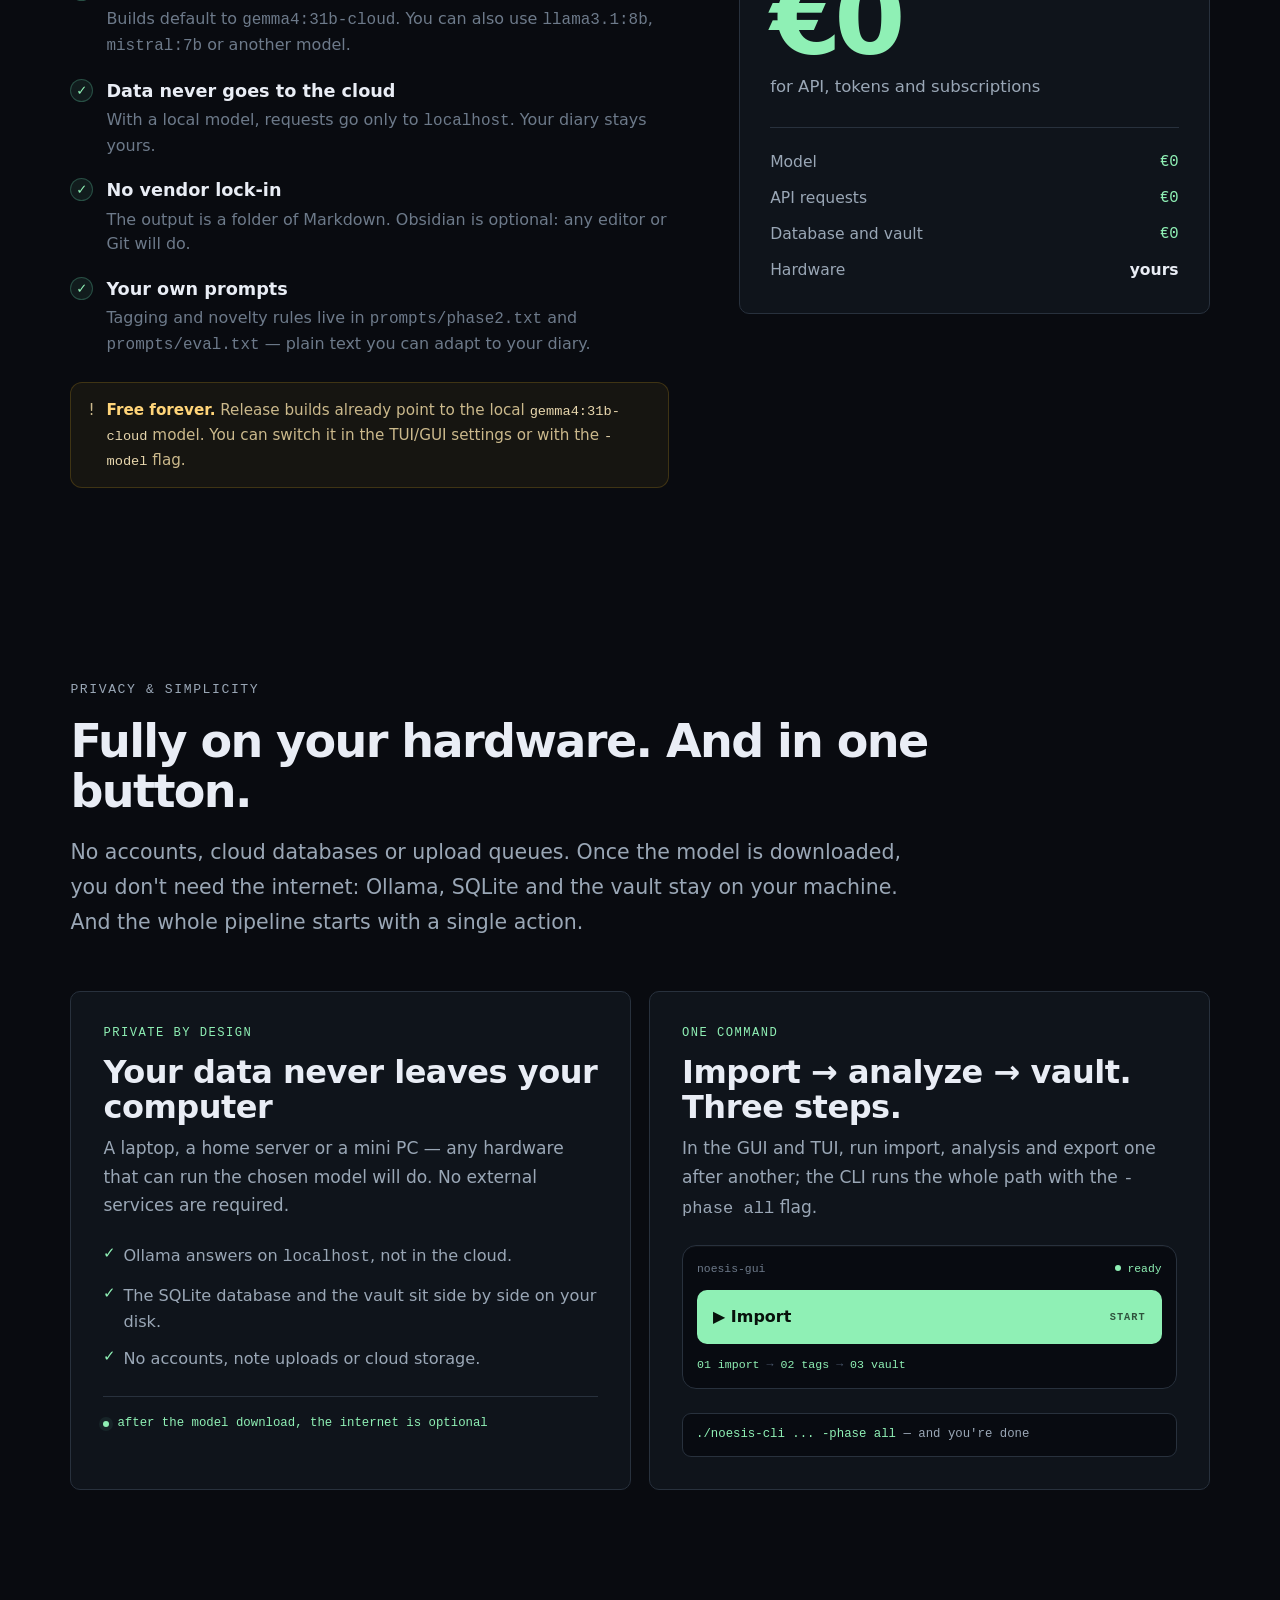
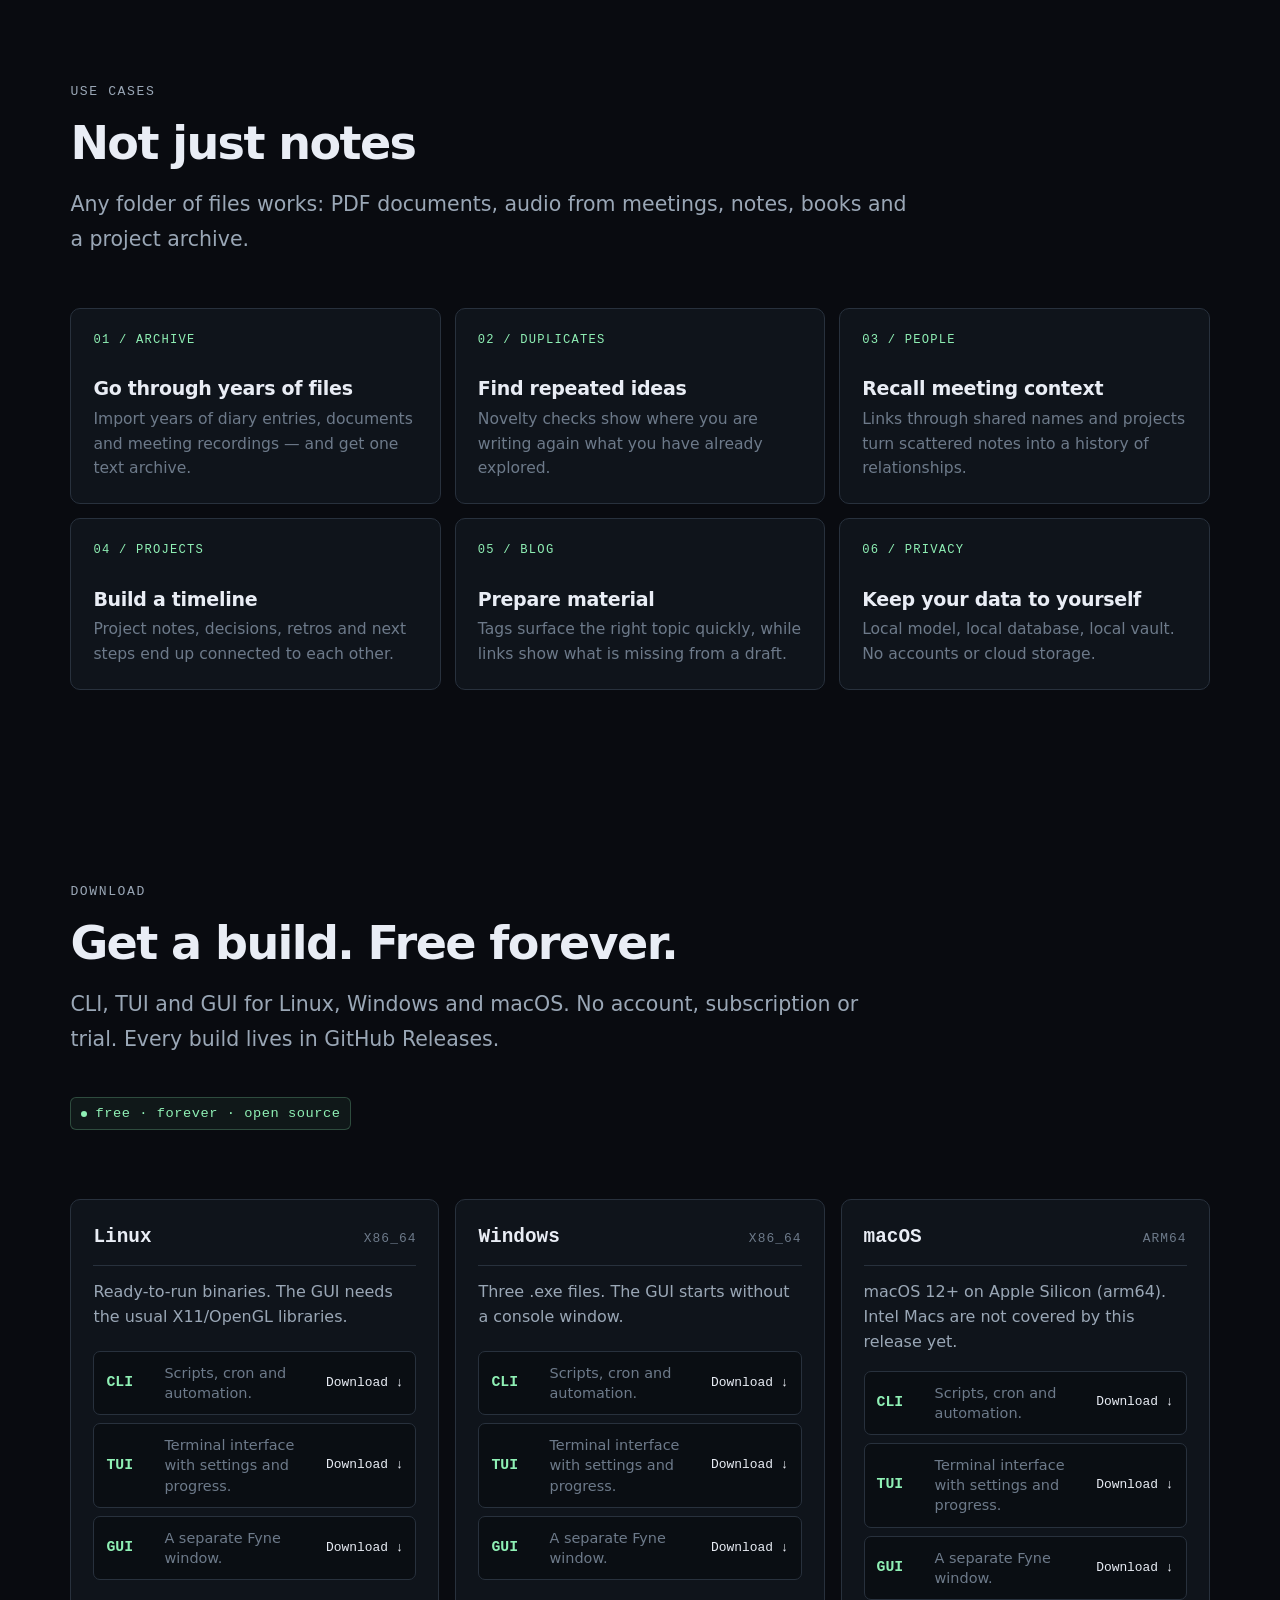
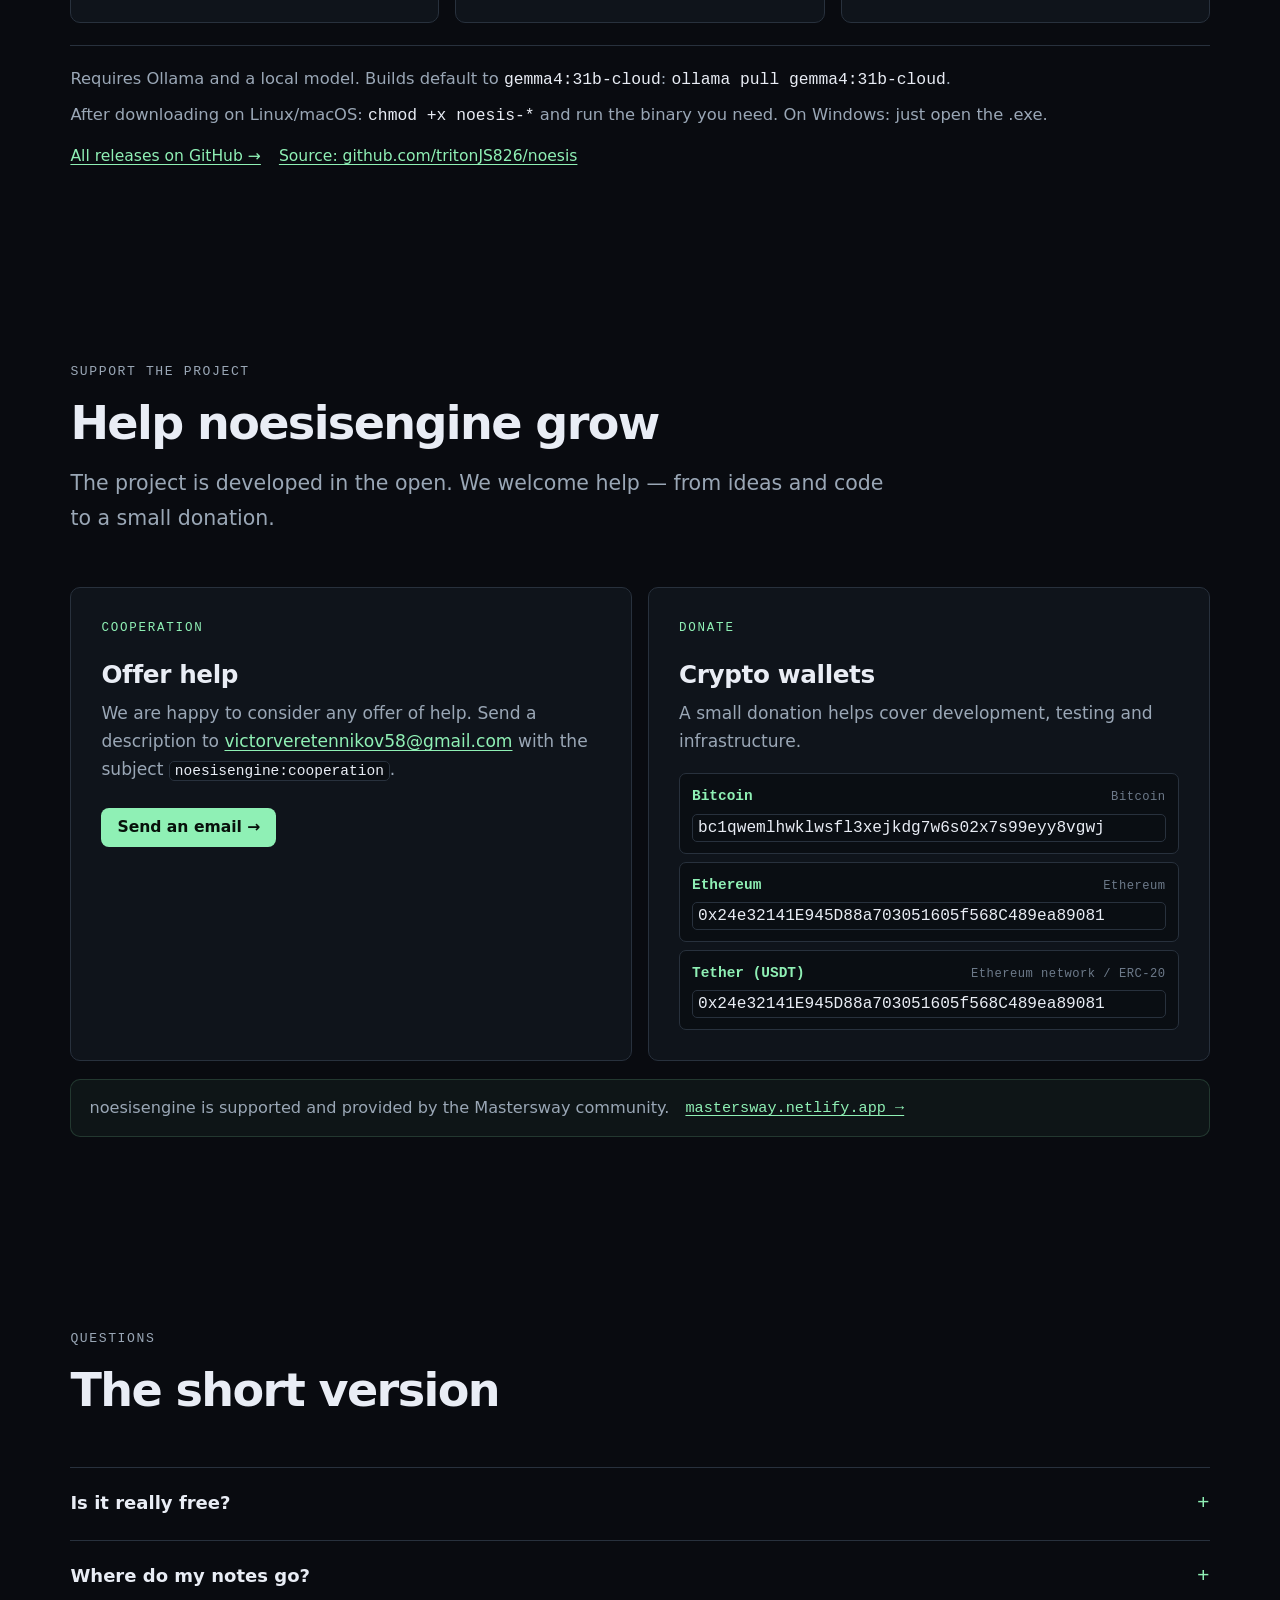
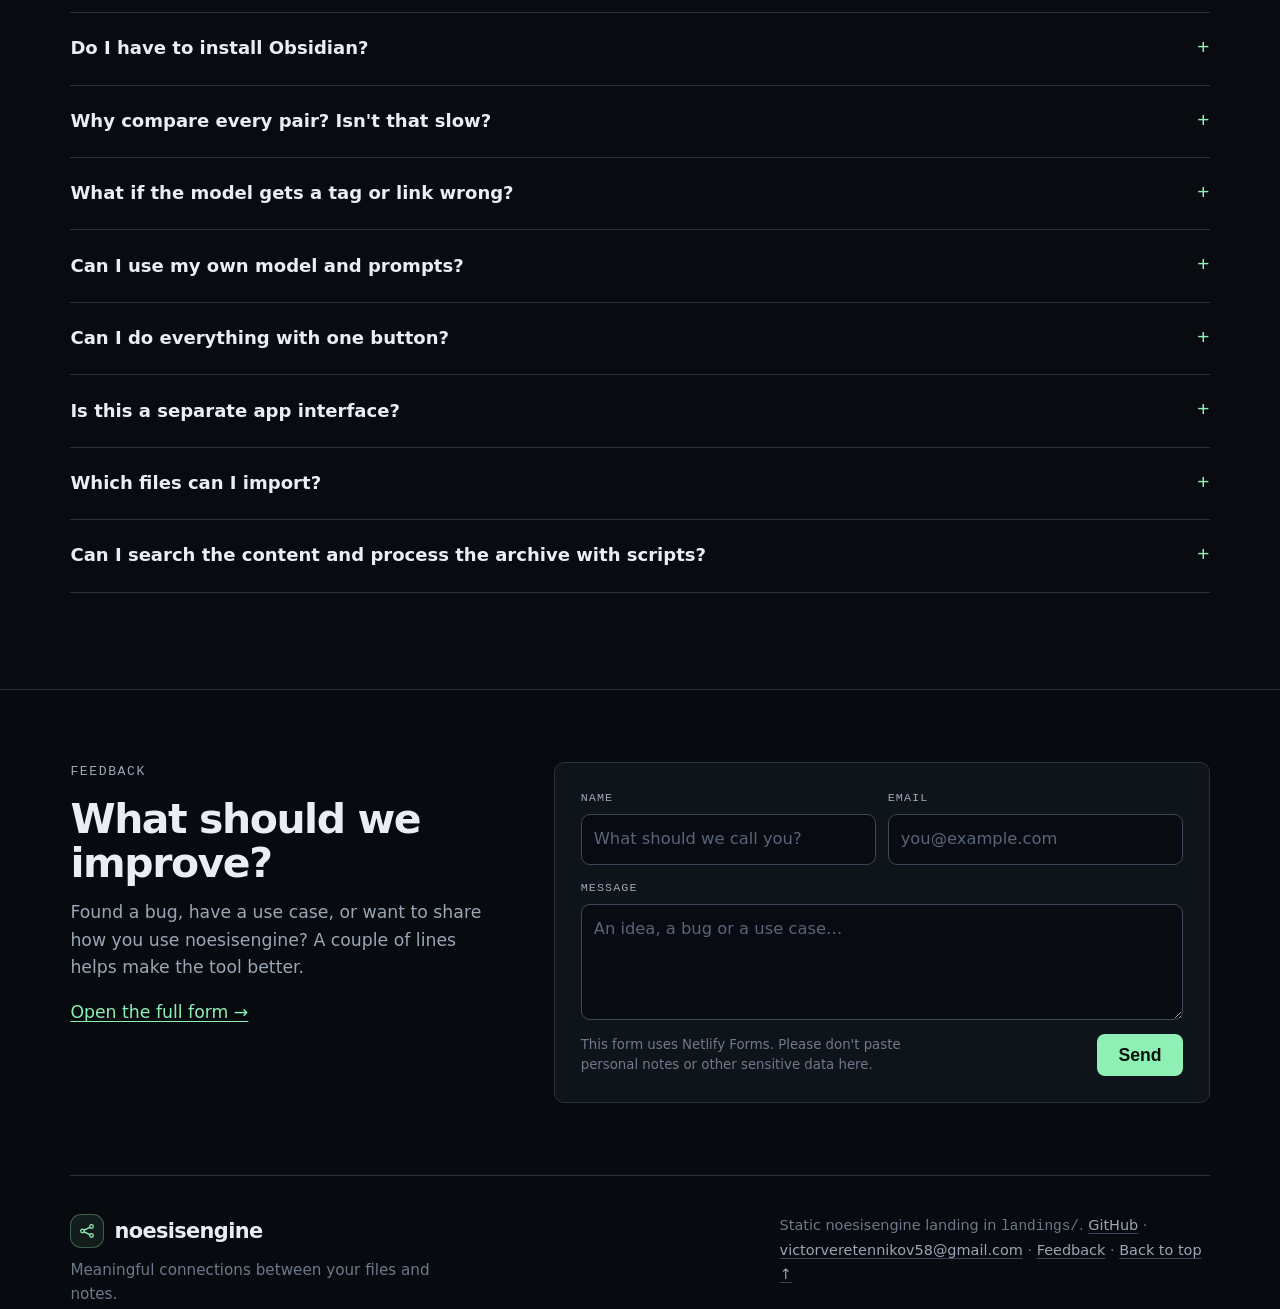
==== commit b6d16e27: "updated landing page - added usdt, ethereum, bitcoin for donates, added my email, added links to mas" ====
--- a/landings/index.html
+++ b/landings/index.html
@@ -4,8 +4,8 @@
   <meta charset="utf-8">
   <meta name="viewport" content="width=device-width, initial-scale=1">
   <meta name="theme-color" content="#0b0d10">
-  <title>noesis — локальный второй мозг из Markdown-заметок</title>
-  <meta name="description" content="noesis превращает папку с Markdown-дневником в Obsidian-vault. Бесплатно и навсегда, приватно, локально через Ollama.">
+  <title>noesisengine — смысловые связи между вашими файлами</title>
+  <meta name="description" content="noesisengine собирает PDF, DOCX, аудио и Markdown в один текстовый архив, находит смысловые связи между файлами и помогает оценить новизну идей. Локально, приватно, бесплатно.">
   <link rel="stylesheet" href="styles.css">
   <script src="app.js" defer></script>
 </head>
@@ -15,7 +15,7 @@
 
   <header class="site-header">
     <div class="wrap header-inner">
-      <a class="brand" href="#top" aria-label="noesis — на главную" data-i18n-aria-label="common.brandAria">
+      <a class="brand" href="#top" aria-label="noesisengine — на главную" data-i18n-aria-label="common.brandAria">
         <span class="brand-mark" aria-hidden="true">
           <svg width="19" height="19" viewBox="0 0 24 24" fill="none" stroke="currentColor" stroke-width="1.7" stroke-linecap="round" stroke-linejoin="round">
             <circle cx="6" cy="12" r="2.4"></circle>
@@ -24,16 +24,17 @@
             <path d="M8.2 10.9 15.8 7.1M8.2 13.1l7.6 3.8"></path>
           </svg>
         </span>
-        <span class="brand-name">noesis</span>
-        <span class="brand-sub" data-i18n="common.brandSub">второй мозг</span>
+        <span class="brand-name">noesisengine</span>
+        <span class="brand-sub" data-i18n="common.brandSub">связи и смысл</span>
       </a>
 
       <nav class="nav" aria-label="Основная навигация" data-i18n-aria-label="common.navAria">
+        <a href="#examples" data-i18n="common.nav.examples">Примеры</a>
+        <a href="#formats" data-i18n="common.nav.formats">Форматы</a>
         <a href="#how" data-i18n="common.nav.how">Как работает</a>
-        <a href="#free" data-i18n="common.nav.free">Бесплатно</a>
         <a href="#downloads" data-i18n="common.nav.download">Скачать</a>
-        <a href="#examples" data-i18n="common.nav.examples">Примеры</a>
         <a href="#faq" data-i18n="common.nav.faq">FAQ</a>
+        <a href="#support" data-i18n="common.nav.support">Поддержать</a>
         <a href="feedback.html" data-i18n="common.nav.contact">Связаться</a>
       </nav>
 
@@ -42,6 +43,11 @@
           <button type="button" data-lang="ru" lang="ru">RU</button>
           <button type="button" data-lang="en" lang="en">EN</button>
         </div>
+        <a class="header-github" href="https://github.com/tritonJS826/noesis" target="_blank" rel="noopener" aria-label="noesisengine на GitHub" title="GitHub" data-i18n-aria-label="common.header.githubAria" data-i18n-title="common.header.githubTitle">
+          <svg width="17" height="17" viewBox="0 0 24 24" fill="currentColor" aria-hidden="true">
+            <path d="M12 .5C5.73.5.5 5.73.5 12c0 5.08 3.29 9.39 7.86 10.91.58.11.79-.25.79-.56 0-.28-.01-1.02-.02-2-3.2.7-3.88-1.54-3.88-1.54-.52-1.33-1.28-1.68-1.28-1.68-1.05-.72.08-.71.08-.71 1.16.08 1.77 1.19 1.77 1.19 1.03 1.77 2.7 1.26 3.36.96.1-.75.4-1.26.73-1.55-2.55-.29-5.23-1.28-5.23-5.7 0-1.26.45-2.29 1.19-3.1-.12-.29-.52-1.46.11-3.05 0 0 .97-.31 3.18 1.18a11.1 11.1 0 0 1 5.8 0c2.2-1.49 3.17-1.18 3.17-1.18.63 1.59.23 2.76.11 3.05.74.81 1.19 1.84 1.19 3.1 0 4.43-2.69 5.41-5.25 5.69.41.36.78 1.06.78 2.14 0 1.55-.01 2.8-.01 3.18 0 .31.21.68.8.56A11.51 11.51 0 0 0 23.5 12C23.5 5.73 18.27.5 12 .5z"/>
+          </svg>
+        </a>
         <a class="header-contact-icon" href="feedback.html" aria-label="Обратная связь" title="Обратная связь" data-i18n-aria-label="common.header.contactAria" data-i18n-title="common.header.contactTitle">
           <svg width="17" height="17" viewBox="0 0 24 24" fill="none" stroke="currentColor" stroke-width="1.7" stroke-linecap="round" stroke-linejoin="round" aria-hidden="true">
             <path d="M21 11.5a8.38 8.38 0 0 1-.9 3.8 8.5 8.5 0 0 1-7.6 4.7 8.38 8.38 0 0 1-3.8-.9L3 21l1.9-5.7a8.38 8.38 0 0 1-.9-3.8 8.5 8.5 0 0 1 4.7-7.6 8.38 8.38 0 0 1 3.8-.9h.5a8.48 8.48 0 0 1 8 8v.5z"></path>
@@ -55,11 +61,12 @@
   <main id="main">
     <section class="hero wrap">
       <div class="hero-copy">
-        <div class="eyebrow" data-i18n="index.hero.eyebrow"><span class="pulse" aria-hidden="true"></span> локально · приватно · бесплатно навсегда</div>
-        <h1 data-i18n="index.hero.title">Ваш дневник заслуживает <em>второго мозга</em></h1>
+        <div class="eyebrow" data-i18n="index.hero.eyebrow"><span class="pulse" aria-hidden="true"></span> связи · новизна · любые форматы</div>
+        <h1 data-i18n="index.hero.title">Ваши заметки заслуживают <em>смысловых связей</em></h1>
         <p class="lead" data-i18n="index.hero.lead">
-          noesis читает обычные Markdown-заметки, находит смысловые связи и собирает из них
-          Obsidian-vault. Всё работает на вашем компьютере через Ollama.
+          noesisengine собирает PDF, DOCX, аудио и Markdown в один текстовый архив,
+          находит общее между файлами и строит граф связей. Сразу видно, что вы уже знаете,
+          что действительно ново и какие старые записи помогут новой идее.
         </p>
         <div class="free-forever"><span class="free-dot" aria-hidden="true"></span><span data-i18n="index.hero.freeNote">бесплатно и навсегда · без аккаунта и пробного периода</span></div>
         <div class="hero-actions">
@@ -67,10 +74,10 @@
           <a class="btn btn-ghost" href="#examples" data-i18n="index.hero.examples">Посмотреть примеры</a>
         </div>
         <ul class="hero-points">
-          <li data-i18n="index.hero.points.0">Всё на вашем железе</li>
-          <li data-i18n="index.hero.points.1">Одна кнопка — весь пайплайн</li>
-          <li data-i18n="index.hero.points.2">Оригиналы не меняются</li>
-          <li data-i18n="index.hero.points.3">SQLite + plain text</li>
+          <li data-i18n="index.hero.points.0">PDF, DOCX, аудио → Markdown</li>
+          <li data-i18n="index.hero.points.1">Смысловые связи между файлами</li>
+          <li data-i18n="index.hero.points.2">Оценка новизны и пользы</li>
+          <li data-i18n="index.hero.points.3">Локально и бесплатно</li>
         </ul>
       </div>
 
@@ -106,47 +113,178 @@
     </section>
 
     <div class="strip">
-      <div class="wrap strip-inner" aria-label="Ollama, SQLite, Markdown, Obsidian, Go">
-        <span data-i18n="index.strip.label">Внутри:</span>
-        <span>Ollama</span>
-        <span>SQLite</span>
+      <div class="wrap strip-inner" aria-label="PDF, DOCX, XLSX, EPUB, MP3, Markdown">
+        <span data-i18n="index.strip.label">На входе:</span>
+        <span>PDF</span>
+        <span>DOCX</span>
+        <span>XLSX</span>
+        <span>EPUB</span>
+        <span>MP3</span>
         <span>Markdown</span>
-        <span>Obsidian wikilinks</span>
-        <span>Go</span>
       </div>
     </div>
 
+    <section id="why" class="section wrap">
+      <div class="section-head">
+        <div class="eyebrow" data-i18n="index.why.eyebrow">простыми словами</div>
+        <h2 data-i18n="index.why.title">Не просто папка заметок — карта того, что вы уже знаете</h2>
+        <p class="section-sub" data-i18n="index.why.sub">noesisengine читает каждый файл, превращает его в текст и сравнивает с остальными. Находятся общие люди, проекты, события и продолжения историй — даже если один файл был PDF, другой аудио, а третий обычной заметкой.</p>
+      </div>
+
+      <div class="steps">
+        <article class="card step">
+          <span class="step-num" data-i18n="index.why.cards.0.label">01 / СВЯЗИ</span>
+          <h3 data-i18n="index.why.cards.0.title">Видит общий смысл</h3>
+          <p data-i18n="index.why.cards.0.body">Связывает файлы, где речь об одном человеке, проекте или событии. Не по совпадению слов, а по смыслу.</p>
+        </article>
+        <article class="card step">
+          <span class="step-num" data-i18n="index.why.cards.1.label">02 / НОВИЗНА</span>
+          <h3 data-i18n="index.why.cards.1.title">Показывает, что нового</h3>
+          <p data-i18n="index.why.cards.1.body">Сравнивает новую мысль со старыми записями: это действительно ново и полезно или вы уже проходили этот путь?</p>
+        </article>
+        <article class="card step">
+          <span class="step-num" data-i18n="index.why.cards.2.label">03 / ИДЕИ</span>
+          <h3 data-i18n="index.why.cards.2.title">Помогает думать дальше</h3>
+          <p data-i18n="index.why.cards.2.body">Старые заметки становятся контекстом для следующей идеи: видно, что уже пробовали и куда двигаться.</p>
+        </article>
+      </div>
+    </section>
+
+    <section id="examples" class="section wrap">
+      <div class="section-head">
+        <div class="eyebrow" data-i18n="index.examples.eyebrow">примеры</div>
+        <h2 data-i18n="index.examples.title">Три результата, которые понятны сразу</h2>
+        <p class="section-sub" data-i18n="index.examples.sub">Сначала файлы становятся текстом, потом между ними появляются связи. Вот как это выглядит на практике.</p>
+      </div>
+
+      <article class="example-card">
+        <div class="example-head">
+          <span class="badge" data-i18n="index.examples.one.badge">пример 01</span>
+          <h3 data-i18n="index.examples.one.title">Заметки → Obsidian с тегами и связями</h3>
+          <p data-i18n="index.examples.one.desc">Обычный текст без разметки превращается в заметку с тегами и ссылками на связанные записи.</p>
+        </div>
+        <div class="compare">
+          <div>
+            <div class="compare-title"><span data-i18n="index.examples.one.beforeLabel">До: обычный Markdown</span></div>
+            <pre class="code" data-i18n-text="index.examples.one.beforeCode"># Дневник — 5 марта</pre>
+          </div>
+          <div>
+            <div class="compare-title"><span data-i18n="index.examples.one.afterLabel">После: заметка в vault</span> <span class="tag-small" data-i18n="index.examples.one.preserved">текст не меняется</span></div>
+            <pre class="code" data-i18n-text="index.examples.one.afterCode">---</pre>
+          </div>
+        </div>
+        <p class="after-note" data-i18n="index.examples.one.note">Теги и связи добавляются в front matter и в конец заметки.</p>
+      </article>
+
+      <article class="example-card">
+        <div class="example-head">
+          <span class="badge" data-i18n="index.examples.two.badge">пример 02</span>
+          <h3 data-i18n="index.examples.two.title">Оценить новизну и полезность</h3>
+          <p data-i18n="index.examples.two.desc">Перед тем как писать новую заметку или статью, сравните её со связанными записями: это новая мысль или повтор? И стоит ли тратить на неё время?</p>
+        </div>
+        <div class="eval-grid">
+          <div class="eval-note">
+            <div class="note-label" data-i18n="index.examples.two.draftLabel">new.md · черновик</div>
+            <p data-i18n="index.examples.two.draft">«Я строю систему со связями между сущностями…»</p>
+            <p class="draft" style="margin-top:14px;" data-i18n="index.examples.two.linked">Связанные заметки: консультация с Иваном, встреча с Анной.</p>
+          </div>
+          <div class="eval-result">
+            <div class="eval-top">
+              <span data-i18n="index.examples.two.resultLabel">Оценить новизну и полезность</span>
+              <span class="rating" data-i18n="index.examples.two.rating">новизна: низкая</span>
+            </div>
+            <h4 data-i18n="index.examples.two.resultTitle">Черновик мысли о реляционной модели</h4>
+            <div class="eval-field"><b data-i18n="index.examples.two.summaryLabel">summary</b><p data-i18n="index.examples.two.summary">Короткая мысль.</p></div>
+            <div class="eval-field"><b data-i18n="index.examples.two.newLabel">new information</b><p data-i18n="index.examples.two.new">Новых деталей нет.</p></div>
+          </div>
+        </div>
+        <p class="after-note" data-i18n="index.examples.two.note">Оценка идёт относительно связанных заметок.</p>
+      </article>
+
+      <article class="example-card">
+        <div class="example-head">
+          <span class="badge" data-i18n="index.examples.three.badge">пример 03</span>
+          <h3 data-i18n="index.examples.three.title">Смысловая цепочка, которую видно в графе</h3>
+          <p data-i18n="index.examples.three.desc">Модель ищет не просто похожие слова, а общих людей, проекты и продолжение историй — даже если файлы были PDF, аудио и заметками разных лет.</p>
+        </div>
+        <div class="chain" aria-label="Example chain of linked notes" data-i18n-aria-label="index.examples.three.aria">
+          <span class="chain-node"><span data-i18n="index.examples.three.nodes.0.title">Консультация с Иваном</span><small data-i18n="index.examples.three.nodes.0.tags">audio · postgresql · keycloak · gophercon</small></span>
+          <span class="chain-arrow" aria-hidden="true">↔</span>
+          <span class="chain-node"><span data-i18n="index.examples.three.nodes.1.title">Изучаю PostgreSQL</span><small data-i18n="index.examples.three.nodes.1.tags">markdown · cte · индексы · таск-трекер</small></span>
+          <span class="chain-arrow" aria-hidden="true">↔</span>
+          <span class="chain-node"><span data-i18n="index.examples.three.nodes.2.title">Встреча с Анной</span><small data-i18n="index.examples.three.nodes.2.tags">pdf · архитектура · go · postgresql</small></span>
+          <span class="chain-arrow" aria-hidden="true">↔</span>
+          <span class="chain-node"><span data-i18n="index.examples.three.nodes.3.title">Прогресс по таск-трекеру</span><small data-i18n="index.examples.three.nodes.3.tags">docx · gRPC · docker · Иван</small></span>
+        </div>
+        <p class="after-note" data-i18n="index.examples.three.note">В Obsidian эти связи превращаются в граф.</p>
+      </article>
+    </section>
+
+    <section id="formats" class="section wrap">
+      <div class="section-head">
+        <div class="eyebrow" data-i18n="index.formats.eyebrow">любые файлы → markdown</div>
+        <h2 data-i18n="index.formats.title">Соберите PDF, DOCX и аудио в один текстовый архив</h2>
+        <p class="section-sub" data-i18n="index.formats.sub">noesisengine извлекает текст из документов и расшифровывает аудио. На выходе — обычные .md-файлы: с ними работают поиск, Obsidian, редакторы и ваши скрипты.</p>
+        <div class="format-chips" aria-hidden="true">
+          <span>.pdf</span><span>.docx</span><span>.pptx</span><span>.xlsx</span><span>.epub</span><span>.mp3</span><span>.wav</span><span>.md</span><span>.txt</span>
+        </div>
+      </div>
+
+      <div class="steps">
+        <article class="card step">
+          <span class="step-num" data-i18n="index.formats.cards.0.label">01 / ИМПОРТ</span>
+          <h3 data-i18n="index.formats.cards.0.title">Любые форматы</h3>
+          <p data-i18n="index.formats.cards.0.body">PDF, DOCX, PPTX, XLSX, EPUB, MP3, WAV, Markdown, TXT и другие.</p>
+        </article>
+        <article class="card step">
+          <span class="step-num" data-i18n="index.formats.cards.1.label">02 / ТЕКСТ</span>
+          <h3 data-i18n="index.formats.cards.1.title">Документы и аудио → текст</h3>
+          <p data-i18n="index.formats.cards.1.body">Текст извлекается из документов, аудио расшифровывается локально через Whisper или Ollama.</p>
+        </article>
+        <article class="card step">
+          <span class="step-num" data-i18n="index.formats.cards.2.label">03 / РАБОТА</span>
+          <h3 data-i18n="index.formats.cards.2.title">Как с обычным текстом</h3>
+          <p data-i18n="index.formats.cards.2.body">Ищите по содержимому, обрабатывайте скриптами, открывайте в Obsidian и смотрите граф связей.</p>
+        </article>
+      </div>
+
+      <div class="pair-note">
+        <span aria-hidden="true">→</span>
+        <span data-i18n="index.formats.note"><strong>Оригиналы не меняются.</strong> В Markdown-архив попадает извлечённый текст, а теги и связи строятся поверх него.</span>
+      </div>
+    </section>
+
     <section id="how" class="section wrap">
       <div class="section-head">
         <div class="eyebrow" data-i18n="index.how.eyebrow">как это работает</div>
-        <h2 data-i18n="index.how.title">Три шага — и заметки начинают разговаривать</h2>
-        <p class="section-sub" data-i18n="index.how.sub">Пайплайн простой: модель предлагает теги и связи, всё остальное — локальная обработка.</p>
+        <h2 data-i18n="index.how.title">Три шага — и ваши файлы начинают разговаривать</h2>
+        <p class="section-sub" data-i18n="index.how.sub">Сначала текст, потом смысл, потом связи. Всё локально: файлы не уходят в облако.</p>
       </div>
 
       <div class="steps">
         <article class="card step">
           <span class="step-num" data-i18n="index.how.steps.0.num">01 / IMPORT</span>
-          <h3 data-i18n="index.how.steps.0.title">Импорт</h3>
-          <p data-i18n="index.how.steps.0.body">Находит <code>.md</code> в папке и складывает их в SQLite.</p>
+          <h3 data-i18n="index.how.steps.0.title">Импорт и текст</h3>
+          <p data-i18n="index.how.steps.0.body">Находит файлы в папке: PDF, DOCX, таблицы, EPUB, аудио, Markdown и текст. Из документов извлекается текст, аудио расшифровывается — всё складывается в SQLite.</p>
           <div class="mini-code">-phase 1</div>
         </article>
         <article class="card step">
           <span class="step-num" data-i18n="index.how.steps.1.num">02 / ANALYZE</span>
-          <h3 data-i18n="index.how.steps.1.title">Анализ</h3>
-          <p data-i18n="index.how.steps.1.body">Ollama сравнивает заметки попарно.</p>
+          <h3 data-i18n="index.how.steps.1.title">Поиск смысла</h3>
+          <p data-i18n="index.how.steps.1.body">Ollama сравнивает записи попарно и решает, есть ли между ними общие люди, проекты, события или продолжение истории.</p>
           <div class="mini-code">-phase 2</div>
         </article>
         <article class="card step">
           <span class="step-num" data-i18n="index.how.steps.2.num">03 / WRITE</span>
-          <h3 data-i18n="index.how.steps.2.title">Vault</h3>
-          <p data-i18n="index.how.steps.2.body">Собирает папку для Obsidian с тегами и ссылками.</p>
+          <h3 data-i18n="index.how.steps.2.title">Markdown и связи</h3>
+          <p data-i18n="index.how.steps.2.body">Собирает папку Markdown: front matter с тегами, двусторонние <code>[[ссылки]]</code> и блок <code>## Related notes</code>. Дальше — Obsidian, поиск или ваши скрипты.</p>
           <div class="mini-code">-phase 3</div>
         </article>
       </div>
 
       <div class="pair-note">
         <span aria-hidden="true">↔</span>
-        <span data-i18n="index.how.pairNote"><strong>Связи двусторонние.</strong> Если заметка A связана с B, то в B появится ссылка на A.</span>
+        <span data-i18n="index.how.pairNote"><strong>Связи двусторонние.</strong> Если файл A связан с B, в B появится ссылка на A. Так складывается смысловая цепочка, которую видно в графе.</span>
       </div>
     </section>
 
@@ -155,7 +293,7 @@
         <div class="free-copy">
           <div class="eyebrow" data-i18n="index.free.eyebrow">€0 за запросы</div>
           <h2 data-i18n="index.free.title">Бесплатно, потому что локально</h2>
-          <p data-i18n="index.free.body">Второй мозг не обязан быть подпиской.</p>
+          <p data-i18n="index.free.body">Личная база знаний не обязана быть подпиской.</p>
 
           <div class="free-list">
             <div class="free-item">
@@ -230,84 +368,15 @@
       </div>
     </section>
 
-    <section id="examples" class="section wrap">
-      <div class="section-head">
-        <div class="eyebrow" data-i18n="index.examples.eyebrow">примеры</div>
-        <h2 data-i18n="index.examples.title">Что это даёт на практике</h2>
-        <p class="section-sub" data-i18n="index.examples.sub">Два понятных сценария: превратить текстовый дневник в vault и проверить новизну заметки.</p>
-      </div>
-
-      <article class="example-card">
-        <div class="example-head">
-          <span class="badge" data-i18n="index.examples.one.badge">пример 01</span>
-          <h3 data-i18n="index.examples.one.title">Текстовый дневник → Obsidian с тегами и связями</h3>
-          <p data-i18n="index.examples.one.desc">На входе — обычный текст без разметки.</p>
-        </div>
-        <div class="compare">
-          <div>
-            <div class="compare-title"><span data-i18n="index.examples.one.beforeLabel">До: обычный Markdown</span></div>
-            <pre class="code" data-i18n-text="index.examples.one.beforeCode"># Дневник — 5 марта</pre>
-          </div>
-          <div>
-            <div class="compare-title"><span data-i18n="index.examples.one.afterLabel">После: заметка в vault</span> <span class="tag-small" data-i18n="index.examples.one.preserved">текст не меняется</span></div>
-            <pre class="code" data-i18n-text="index.examples.one.afterCode">---</pre>
-          </div>
-        </div>
-        <p class="after-note" data-i18n="index.examples.one.note">Теги и связи добавляются в front matter и в конец заметки.</p>
-      </article>
-
-      <article class="example-card">
-        <div class="example-head">
-          <span class="badge" data-i18n="index.examples.two.badge">пример 02</span>
-          <h3 data-i18n="index.examples.two.title">Оценить новизну информации</h3>
-          <p data-i18n="index.examples.two.desc">Сравните новую заметку с уже связанными записями.</p>
-        </div>
-        <div class="eval-grid">
-          <div class="eval-note">
-            <div class="note-label" data-i18n="index.examples.two.draftLabel">new.md · черновик</div>
-            <p data-i18n="index.examples.two.draft">«Я строю систему со связями между сущностями…»</p>
-            <p class="draft" style="margin-top:14px;" data-i18n="index.examples.two.linked">Связанные заметки: консультация с Иваном, встреча с Анной.</p>
-          </div>
-          <div class="eval-result">
-            <div class="eval-top">
-              <span data-i18n="index.examples.two.resultLabel">Оценить новизну информации</span>
-              <span class="rating" data-i18n="index.examples.two.rating">новизна: низкая</span>
-            </div>
-            <h4 data-i18n="index.examples.two.resultTitle">Черновик мысли о реляционной модели</h4>
-            <div class="eval-field"><b data-i18n="index.examples.two.summaryLabel">summary</b><p data-i18n="index.examples.two.summary">Короткая мысль.</p></div>
-            <div class="eval-field"><b data-i18n="index.examples.two.newLabel">new information</b><p data-i18n="index.examples.two.new">Новых деталей нет.</p></div>
-          </div>
-        </div>
-        <p class="after-note" data-i18n="index.examples.two.note">Оценка идёт относительно связанных заметок.</p>
-      </article>
-
-      <article class="example-card">
-        <div class="example-head">
-          <span class="badge" data-i18n="index.examples.three.badge">пример 03</span>
-          <h3 data-i18n="index.examples.three.title">Цепочка, которую видно в графе</h3>
-          <p data-i18n="index.examples.three.desc">Модель ищет общих людей, проекты и продолжение историй.</p>
-        </div>
-        <div class="chain" aria-label="Example chain of linked notes" data-i18n-aria-label="index.examples.three.aria">
-          <span class="chain-node"><span data-i18n="index.examples.three.nodes.0.title">Консультация с Иваном</span><small data-i18n="index.examples.three.nodes.0.tags">postgresql · keycloak · gophercon</small></span>
-          <span class="chain-arrow" aria-hidden="true">↔</span>
-          <span class="chain-node"><span data-i18n="index.examples.three.nodes.1.title">Изучаю PostgreSQL</span><small data-i18n="index.examples.three.nodes.1.tags">cte · индексы · таск-трекер</small></span>
-          <span class="chain-arrow" aria-hidden="true">↔</span>
-          <span class="chain-node"><span data-i18n="index.examples.three.nodes.2.title">Встреча с Анной</span><small data-i18n="index.examples.three.nodes.2.tags">архитектура · go · postgresql</small></span>
-          <span class="chain-arrow" aria-hidden="true">↔</span>
-          <span class="chain-node"><span data-i18n="index.examples.three.nodes.3.title">Прогресс по таск-трекеру</span><small data-i18n="index.examples.three.nodes.3.tags">gRPC · docker · Иван</small></span>
-        </div>
-        <p class="after-note" data-i18n="index.examples.three.note">В Obsidian эти связи превращаются в граф.</p>
-      </article>
-    </section>
 
     <section class="section wrap">
       <div class="section-head">
         <div class="eyebrow" data-i18n="index.scenarios.eyebrow">сценарии</div>
-        <h2 data-i18n="index.scenarios.title">Не только дневник</h2>
-        <p class="section-sub" data-i18n="index.scenarios.sub">Любая папка с Markdown подойдёт.</p>
+        <h2 data-i18n="index.scenarios.title">Не только заметки</h2>
+        <p class="section-sub" data-i18n="index.scenarios.sub">Подойдёт любая папка с файлами: PDF-документы, аудиозаписи встреч, заметки, книги и архив проектов.</p>
       </div>
       <div class="scenario-grid">
-        <article class="card scenario-card"><div class="mini-label" data-i18n="index.scenarios.cards.0.label">01 / АРХИВ</div><h3 data-i18n="index.scenarios.cards.0.title">Разобрать дневник за годы</h3><p data-i18n="index.scenarios.cards.0.body">Импортировать старые записи.</p></article>
+        <article class="card scenario-card"><div class="mini-label" data-i18n="index.scenarios.cards.0.label">01 / АРХИВ</div><h3 data-i18n="index.scenarios.cards.0.title">Разобрать архив за годы</h3><p data-i18n="index.scenarios.cards.0.body">Импортировать дневник, документы и записи встреч за годы — и получить один текстовый архив.</p></article>
         <article class="card scenario-card"><div class="mini-label" data-i18n="index.scenarios.cards.1.label">02 / ДУБЛИ</div><h3 data-i18n="index.scenarios.cards.1.title">Найти повторяющиеся идеи</h3><p data-i18n="index.scenarios.cards.1.body">Оценка новизны показывает повторы.</p></article>
         <article class="card scenario-card"><div class="mini-label" data-i18n="index.scenarios.cards.2.label">03 / ЛЮДИ</div><h3 data-i18n="index.scenarios.cards.2.title">Вспомнить контекст встреч</h3><p data-i18n="index.scenarios.cards.2.body">Связи через общие имена и проекты.</p></article>
         <article class="card scenario-card"><div class="mini-label" data-i18n="index.scenarios.cards.3.label">04 / ПРОЕКТЫ</div><h3 data-i18n="index.scenarios.cards.3.title">Собрать таймлайн</h3><p data-i18n="index.scenarios.cards.3.body">Решения, ретро и следующие шаги связаны.</p></article>
@@ -333,6 +402,48 @@
           <a href="https://github.com/tritonJS826/noesis/releases" data-i18n="index.downloads.all">Все релизы на GitHub →</a>
           <a href="https://github.com/tritonJS826/noesis" data-i18n="index.downloads.source">Исходники: github.com/tritonJS826/noesis</a>
         </div>
+      </div>
+    </section>
+
+    <section id="support" class="section wrap">
+      <div class="section-head">
+        <div class="eyebrow" data-i18n="index.support.eyebrow">поддержать проект</div>
+        <h2 data-i18n="index.support.title">Помочь noesisengine</h2>
+        <p class="section-sub" data-i18n="index.support.sub">Проект развивается открыто. Мы будем рады помощи — от идеи и кода до небольшого доната.</p>
+      </div>
+
+      <div class="support-grid">
+        <article class="support-card">
+          <div class="support-kicker" data-i18n="index.support.helpKicker">cooperation</div>
+          <h3 data-i18n="index.support.helpTitle">Предложить помощь</h3>
+          <p data-i18n="index.support.helpBody">Мы рады рассмотреть любое предложение помощи. Отправьте описание на <a href="mailto:victorveretennikov58@gmail.com?subject=noesisengine%3Acooperation">victorveretennikov58@gmail.com</a> с темой письма <code>noesisengine:cooperation</code>.</p>
+          <a class="btn btn-small support-action" href="mailto:victorveretennikov58@gmail.com?subject=noesisengine%3Acooperation" data-i18n="index.support.helpAction">Написать письмо →</a>
+        </article>
+
+        <article class="support-card">
+          <div class="support-kicker" data-i18n="index.support.donateKicker">donate</div>
+          <h3 data-i18n="index.support.donateTitle">Криптокошельки</h3>
+          <p data-i18n="index.support.donateBody">Небольшой донат помогает оплачивать разработку, тестирование и инфраструктуру.</p>
+          <ul class="wallet-list">
+            <li>
+              <div class="wallet-head"><span class="wallet-name">Bitcoin</span><span class="wallet-network" data-i18n="index.support.wallets.0.network">Bitcoin</span></div>
+              <code class="wallet-address">bc1qwemlhwklwsfl3xejkdg7w6s02x7s99eyy8vgwj</code>
+            </li>
+            <li>
+              <div class="wallet-head"><span class="wallet-name">Ethereum</span><span class="wallet-network" data-i18n="index.support.wallets.1.network">Ethereum</span></div>
+              <code class="wallet-address">0x24e32141E945D88a703051605f568C489ea89081</code>
+            </li>
+            <li>
+              <div class="wallet-head"><span class="wallet-name">Tether (USDT)</span><span class="wallet-network" data-i18n="index.support.wallets.2.network">сеть Ethereum / ERC-20</span></div>
+              <code class="wallet-address">0x24e32141E945D88a703051605f568C489ea89081</code>
+            </li>
+          </ul>
+        </article>
+      </div>
+
+      <div class="support-community">
+        <span data-i18n="index.support.community">noesisengine поддерживается и предоставляется сообществом Mastersway.</span>
+        <a href="https://mastersway.netlify.app" target="_blank" rel="noopener" data-i18n="index.support.communityLink">mastersway.netlify.app →</a>
       </div>
     </section>
 
@@ -350,6 +461,8 @@
         <details><summary data-i18n="index.faq.items.5.q">Можно использовать свою модель?</summary><p data-i18n="index.faq.items.5.a">Да.</p></details>
         <details><summary data-i18n="index.faq.items.6.q">Можно всё сделать в одну кнопку?</summary><p data-i18n="index.faq.items.6.a">Да.</p></details>
         <details><summary data-i18n="index.faq.items.7.q">Это отдельный интерфейс приложения?</summary><p data-i18n="index.faq.items.7.a">Нет.</p></details>
+        <details><summary data-i18n="index.faq.items.8.q">Какие файлы можно импортировать?</summary><p data-i18n="index.faq.items.8.a">PDF, DOCX, PPTX, XLSX, ODT/ODP/ODS, DOC/PPT/XLS, RTF, EPUB, MP3, WAV, OGG, M4A, FLAC, Markdown и обычный текст.</p></details>
+        <details><summary data-i18n="index.faq.items.9.q">Можно ли искать по содержимому и обрабатывать архив скриптами?</summary><p data-i18n="index.faq.items.9.a">Да. Все файлы превращаются в текст, который хранится в SQLite и в Markdown-архиве.</p></details>
       </div>
     </section>
   </main>
@@ -390,12 +503,12 @@
               <path d="M8.2 10.9 15.8 7.1M8.2 13.1l7.6 3.8"></path>
             </svg>
           </span>
-          <span class="brand-name">noesis</span>
+          <span class="brand-name">noesisengine</span>
         </a>
-        <p data-i18n="common.footer.tagline">Локальный второй мозг из обычных Markdown-заметок.</p>
+        <p data-i18n="common.footer.tagline">Смысловые связи между вашими файлами и заметками.</p>
       </div>
       <div class="footer-meta">
-        <p data-i18n="index.footer.meta">Статический лендинг в <code>landings/</code>.</p>
+        <p data-i18n="index.footer.meta">Статический лендинг noesisengine в <code>landings/</code>. <a href="https://github.com/tritonJS826/noesis">GitHub</a> · <a href="mailto:victorveretennikov58@gmail.com">victorveretennikov58@gmail.com</a> · <a href="feedback.html">Обратная связь</a> · <a href="#top">Наверх ↑</a></p>
       </div>
     </div>
   </footer>
--- a/landings/styles.css
+++ b/landings/styles.css
@@ -151,8 +151,12 @@
     .nav a { transition: color .18s ease; }
     .nav a:hover { color: var(--text); }
 
-    @media (max-width: 1120px) and (min-width: 1000px) {
+    @media (max-width: 1320px) and (min-width: 1000px) {
       .nav { gap: 12px; font-size: .78rem; }
+    }
+
+    @media (max-width: 1250px) and (min-width: 1000px) {
+      .brand-sub { display: none; }
     }
 
     .header-actions {
@@ -1849,3 +1853,166 @@
       h1 { font-size: 2.25rem; }
       .window-body { padding: 18px; }
     }
+
+    /* ── github + support ────────────────────────────────── */
+
+    .header-github {
+      display: grid;
+      place-items: center;
+      width: 35px;
+      height: 35px;
+      border: 1px solid var(--line);
+      border-radius: 9px;
+      background: rgba(17, 22, 31, .7);
+      color: var(--muted);
+      transition: color .18s ease, border-color .18s ease;
+    }
+
+    .header-github:hover { color: var(--text); border-color: var(--line-bright); }
+
+    .support-grid {
+      display: grid;
+      grid-template-columns: repeat(2, minmax(0, 1fr));
+      gap: 16px;
+    }
+
+    .format-chips {
+      display: flex;
+      flex-wrap: wrap;
+      gap: 8px;
+      margin-top: 20px;
+    }
+
+    .format-chips span {
+      padding: 5px 9px;
+      border: 1px solid var(--line);
+      border-radius: 6px;
+      background: #0a0e13;
+      color: var(--muted);
+      font-family: var(--mono);
+      font-size: .73rem;
+    }
+
+    .support-card {
+      padding: clamp(22px, 3vw, 30px);
+      border: 1px solid var(--line);
+      border-radius: 10px;
+      background: var(--surface);
+    }
+
+    .support-kicker {
+      margin-bottom: 24px;
+      color: var(--mint);
+      font-family: var(--mono);
+      font-size: .66rem;
+      letter-spacing: .14em;
+      text-transform: uppercase;
+    }
+
+    .support-card h3 { margin-bottom: 10px; }
+    .support-card p { color: var(--muted); font-size: .9rem; line-height: 1.65; }
+
+    .support-card p a {
+      color: var(--mint);
+      text-decoration: underline;
+      text-underline-offset: 3px;
+    }
+
+    .support-card code {
+      padding: 1px 5px;
+      border: 1px solid var(--line);
+      border-radius: 5px;
+      background: #0a0e13;
+      color: var(--text);
+      font-size: .85em;
+    }
+
+    .support-action { margin-top: 6px; }
+
+    .wallet-list {
+      display: grid;
+      gap: 8px;
+      margin: 18px 0 0;
+      padding: 0;
+      list-style: none;
+    }
+
+    .wallet-list li {
+      padding: 11px 12px;
+      border: 1px solid var(--line);
+      border-radius: 7px;
+      background: #0a0e13;
+    }
+
+    .wallet-head {
+      display: flex;
+      align-items: baseline;
+      justify-content: space-between;
+      gap: 12px;
+      margin-bottom: 5px;
+    }
+
+    .wallet-name {
+      color: var(--mint);
+      font-family: var(--mono);
+      font-size: .76rem;
+      font-weight: 700;
+    }
+
+    .wallet-network {
+      color: var(--dim);
+      font-family: var(--mono);
+      font-size: .64rem;
+      letter-spacing: .04em;
+      text-align: right;
+    }
+
+    .wallet-address {
+      display: block;
+      color: var(--muted);
+      font-size: .7rem;
+      line-height: 1.5;
+      overflow-wrap: anywhere;
+      user-select: all;
+    }
+
+    .support-community {
+      display: flex;
+      flex-wrap: wrap;
+      align-items: center;
+      gap: 10px 16px;
+      margin-top: 18px;
+      padding: 15px 18px;
+      border: 1px solid rgba(143, 240, 181, .16);
+      border-radius: 10px;
+      background: rgba(143, 240, 181, .045);
+      color: var(--muted);
+      font-size: .85rem;
+    }
+
+    .support-community a {
+      color: var(--mint);
+      font-family: var(--mono);
+      font-size: .8rem;
+      text-decoration: underline;
+      text-underline-offset: 3px;
+    }
+
+    @media (max-width: 900px) {
+      .support-grid { grid-template-columns: 1fr; }
+    }
+
+    @media (max-width: 620px) {
+      .header-contact-icon { display: none; }
+      .wallet-head { align-items: flex-start; flex-direction: column; gap: 2px; }
+      .wallet-network { text-align: left; }
+      .support-community { align-items: flex-start; flex-direction: column; }
+    }
+
+    @media (max-width: 480px) {
+      .header-inner { gap: 10px; }
+      .header-actions { gap: 6px; }
+      .header-github { width: 32px; height: 32px; }
+      .header-cta { padding: 0 11px; font-size: .78rem; }
+      .brand-name { font-size: 1.02rem; }
+    }
